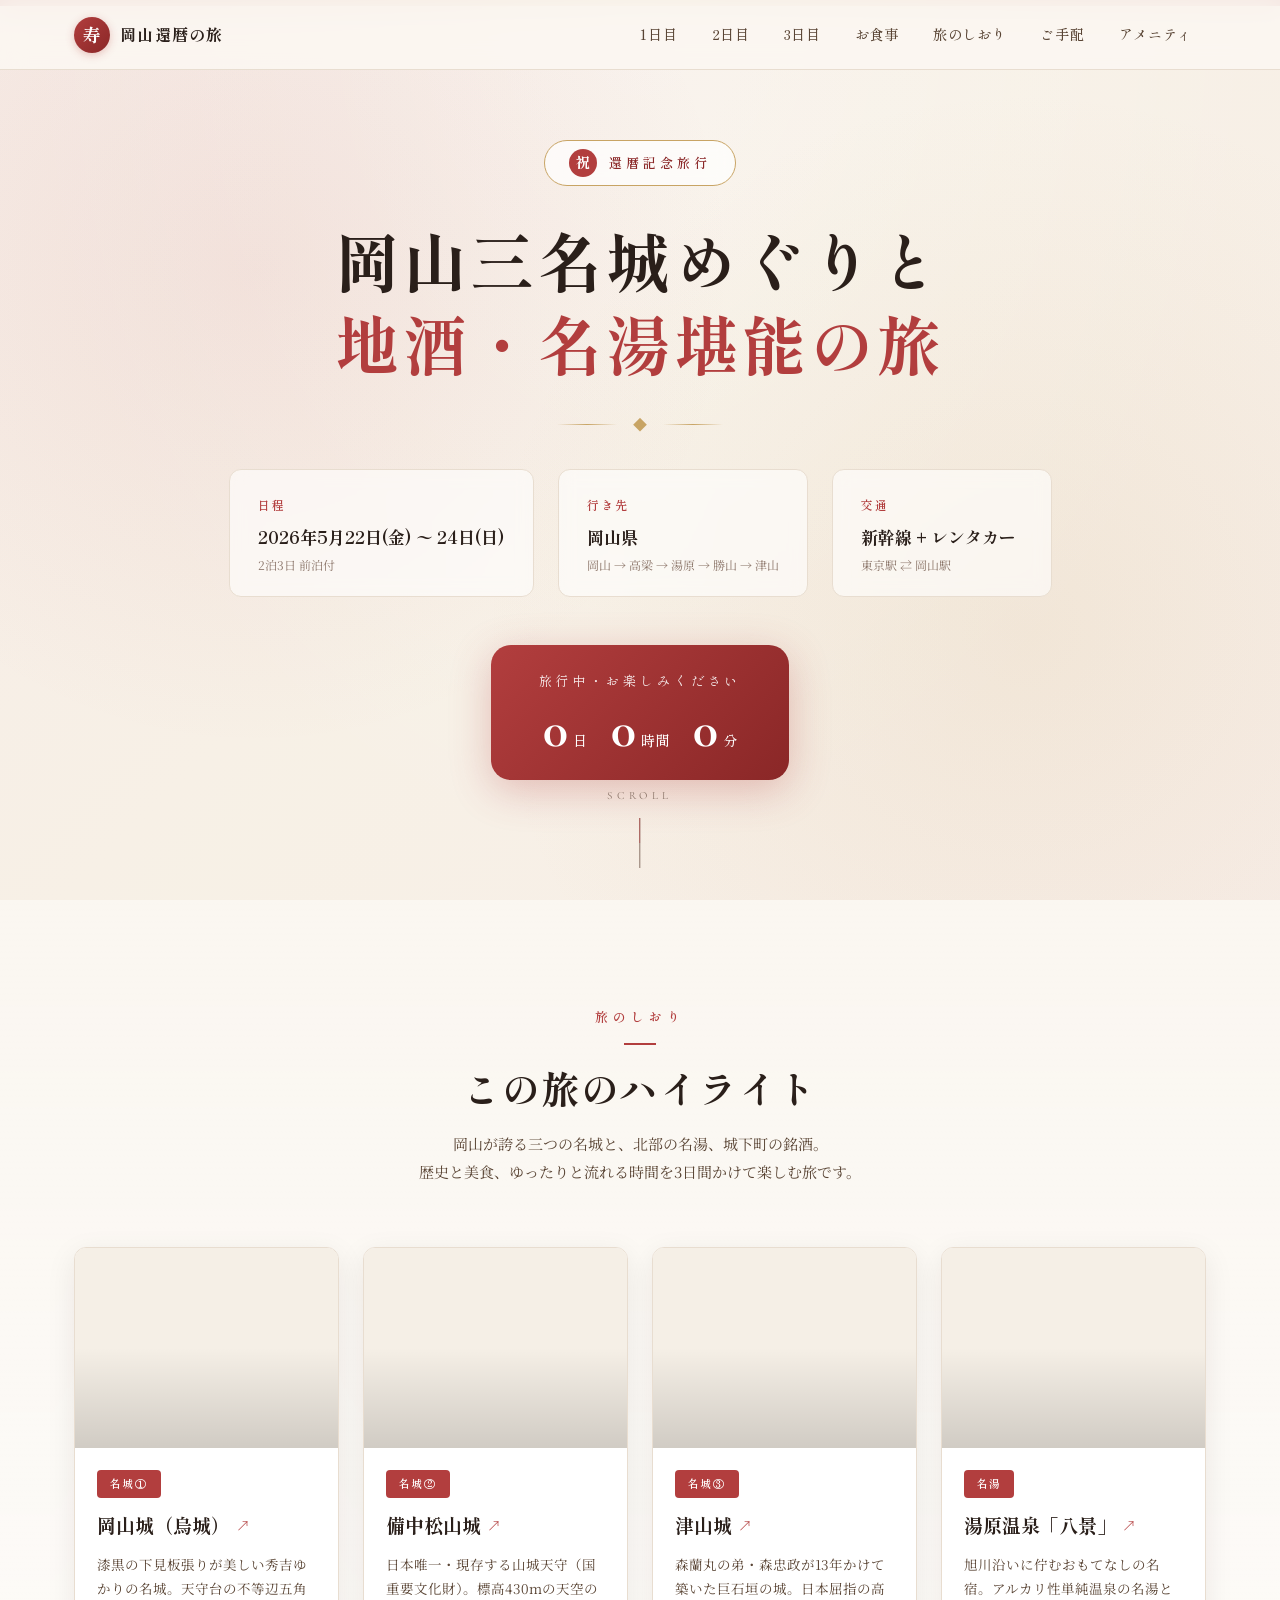
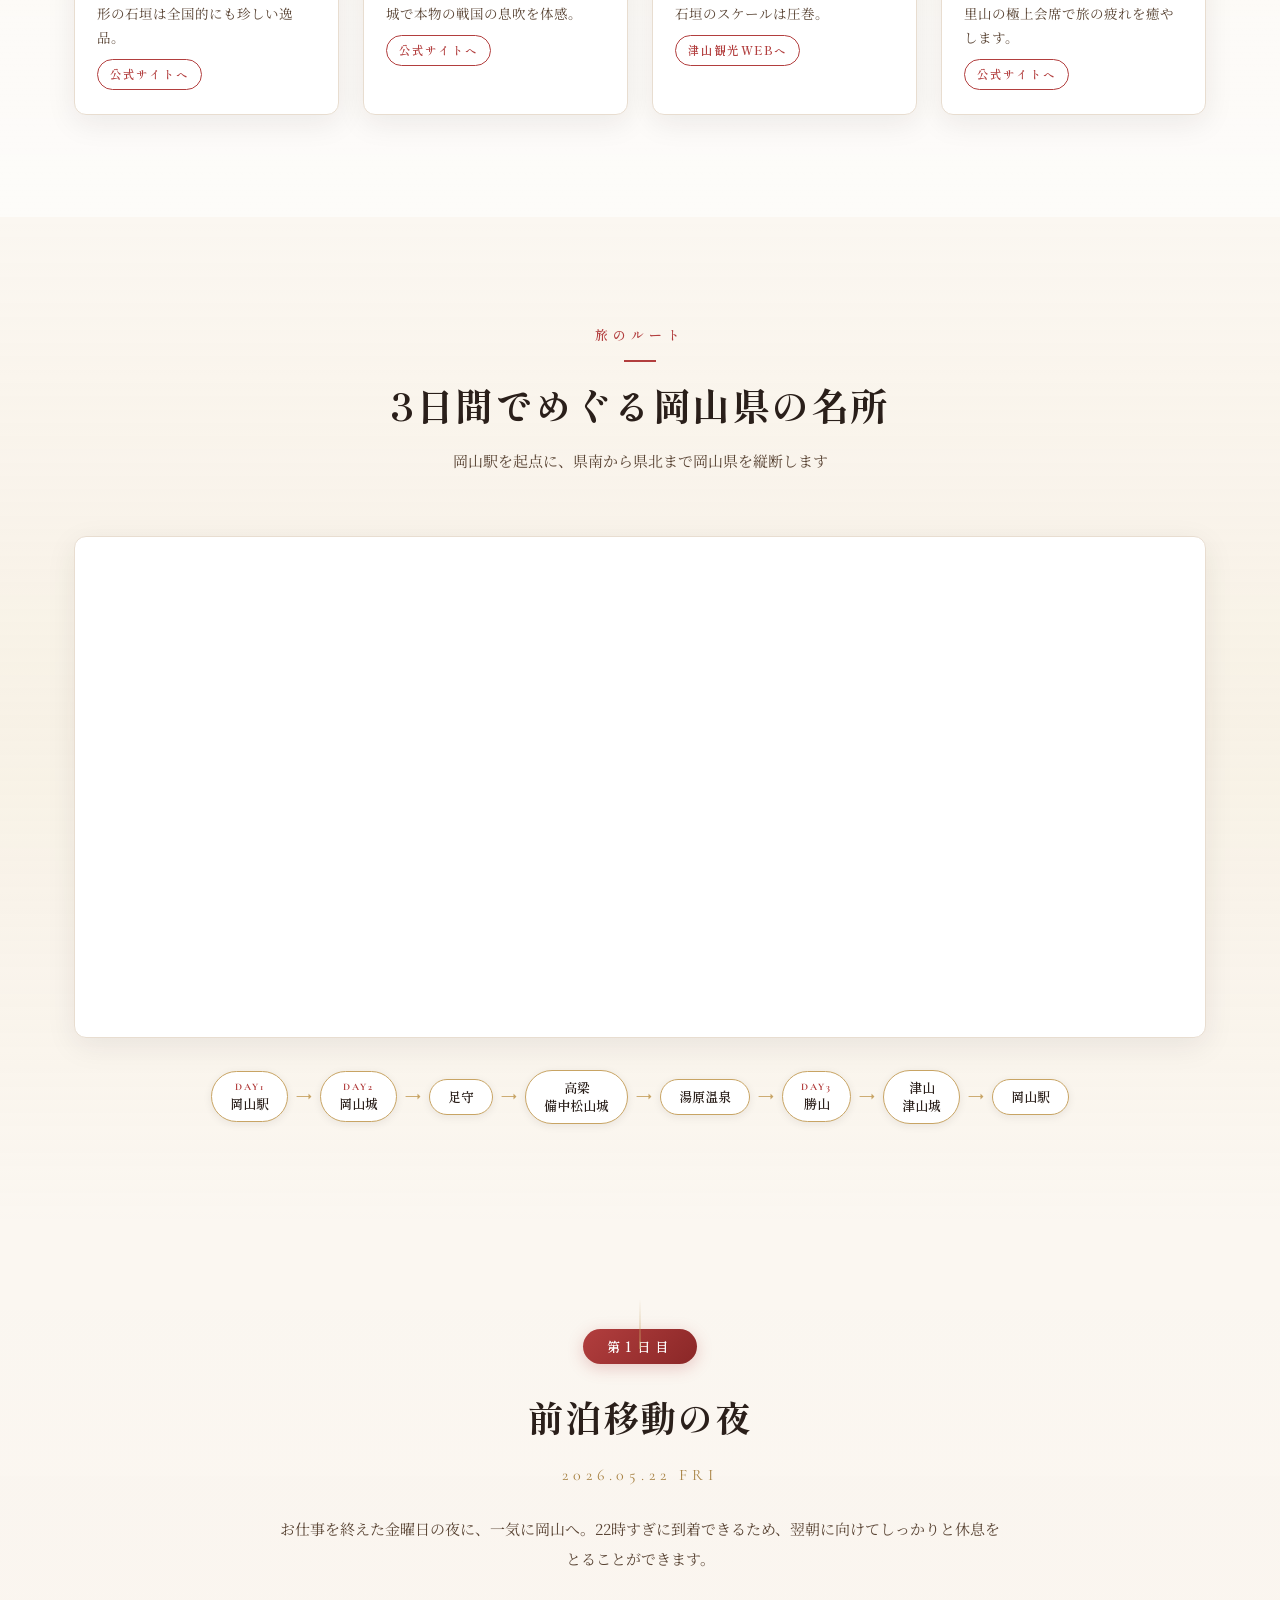
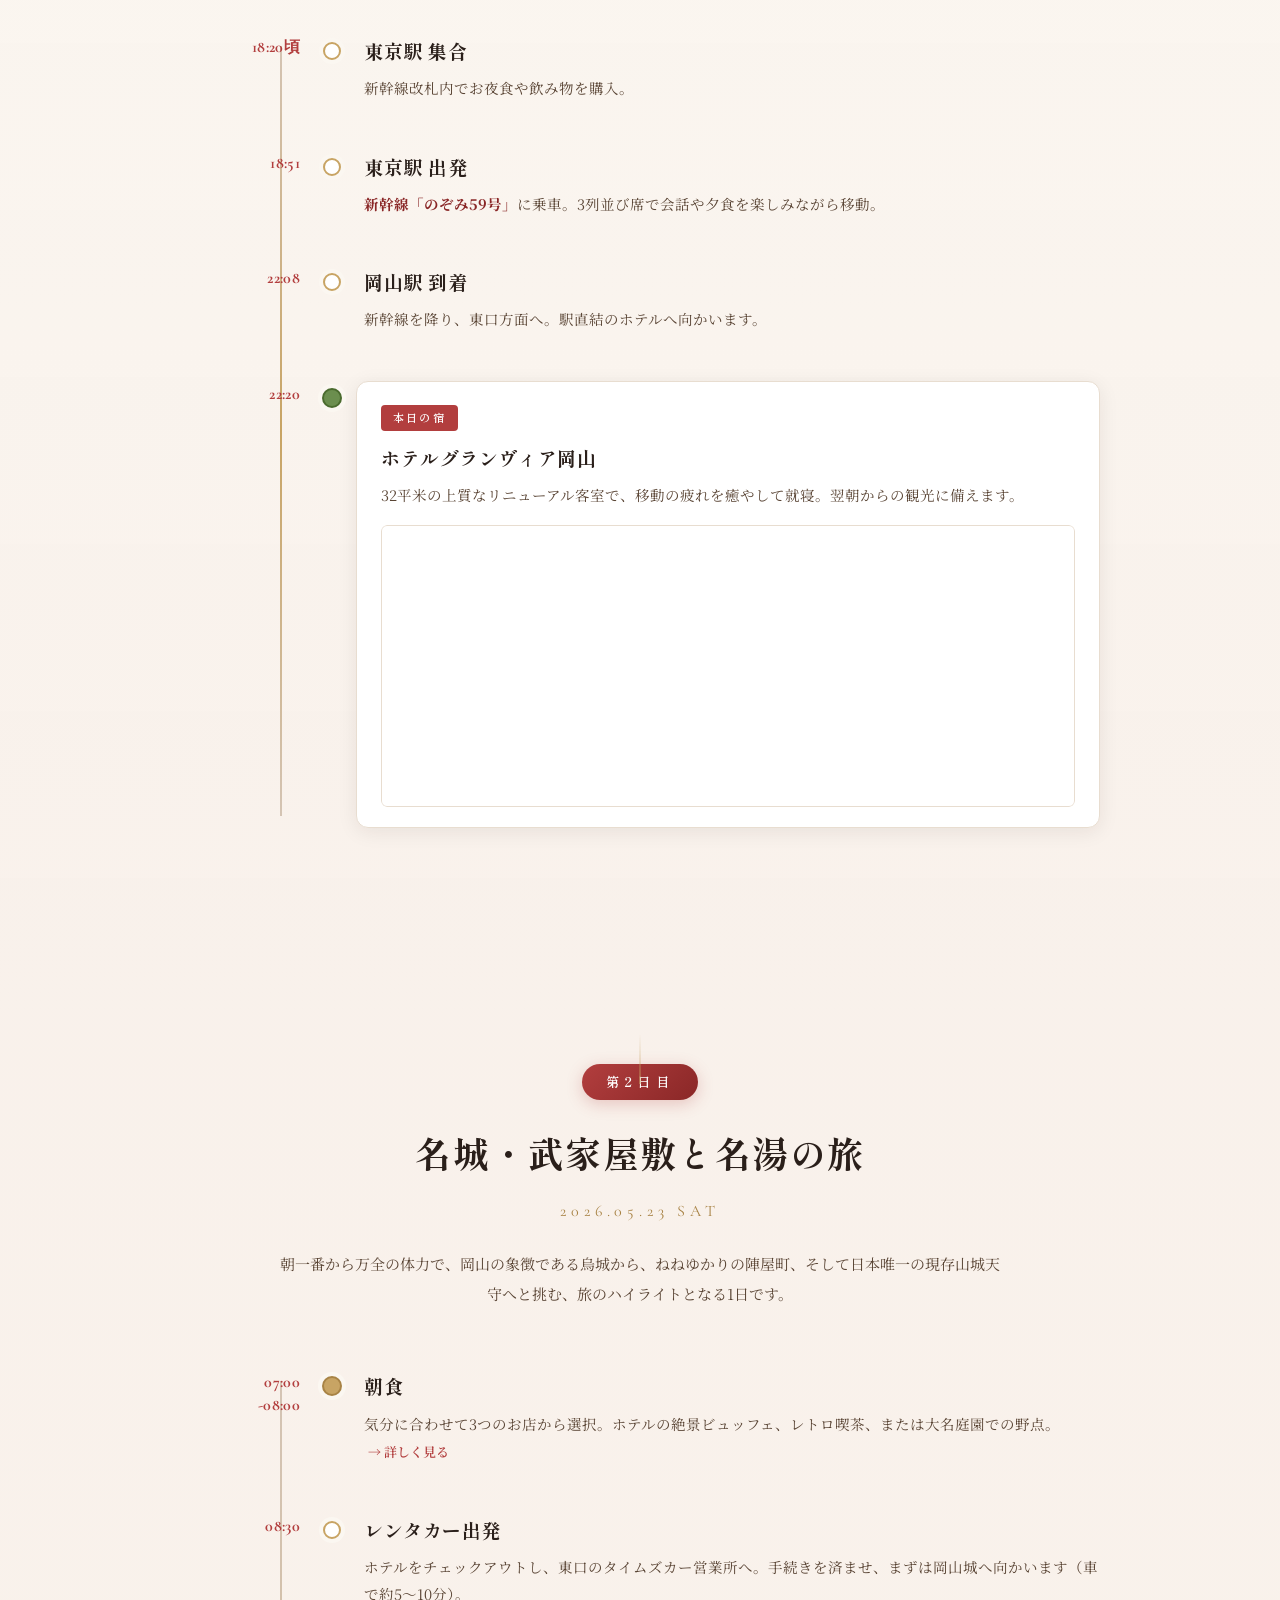
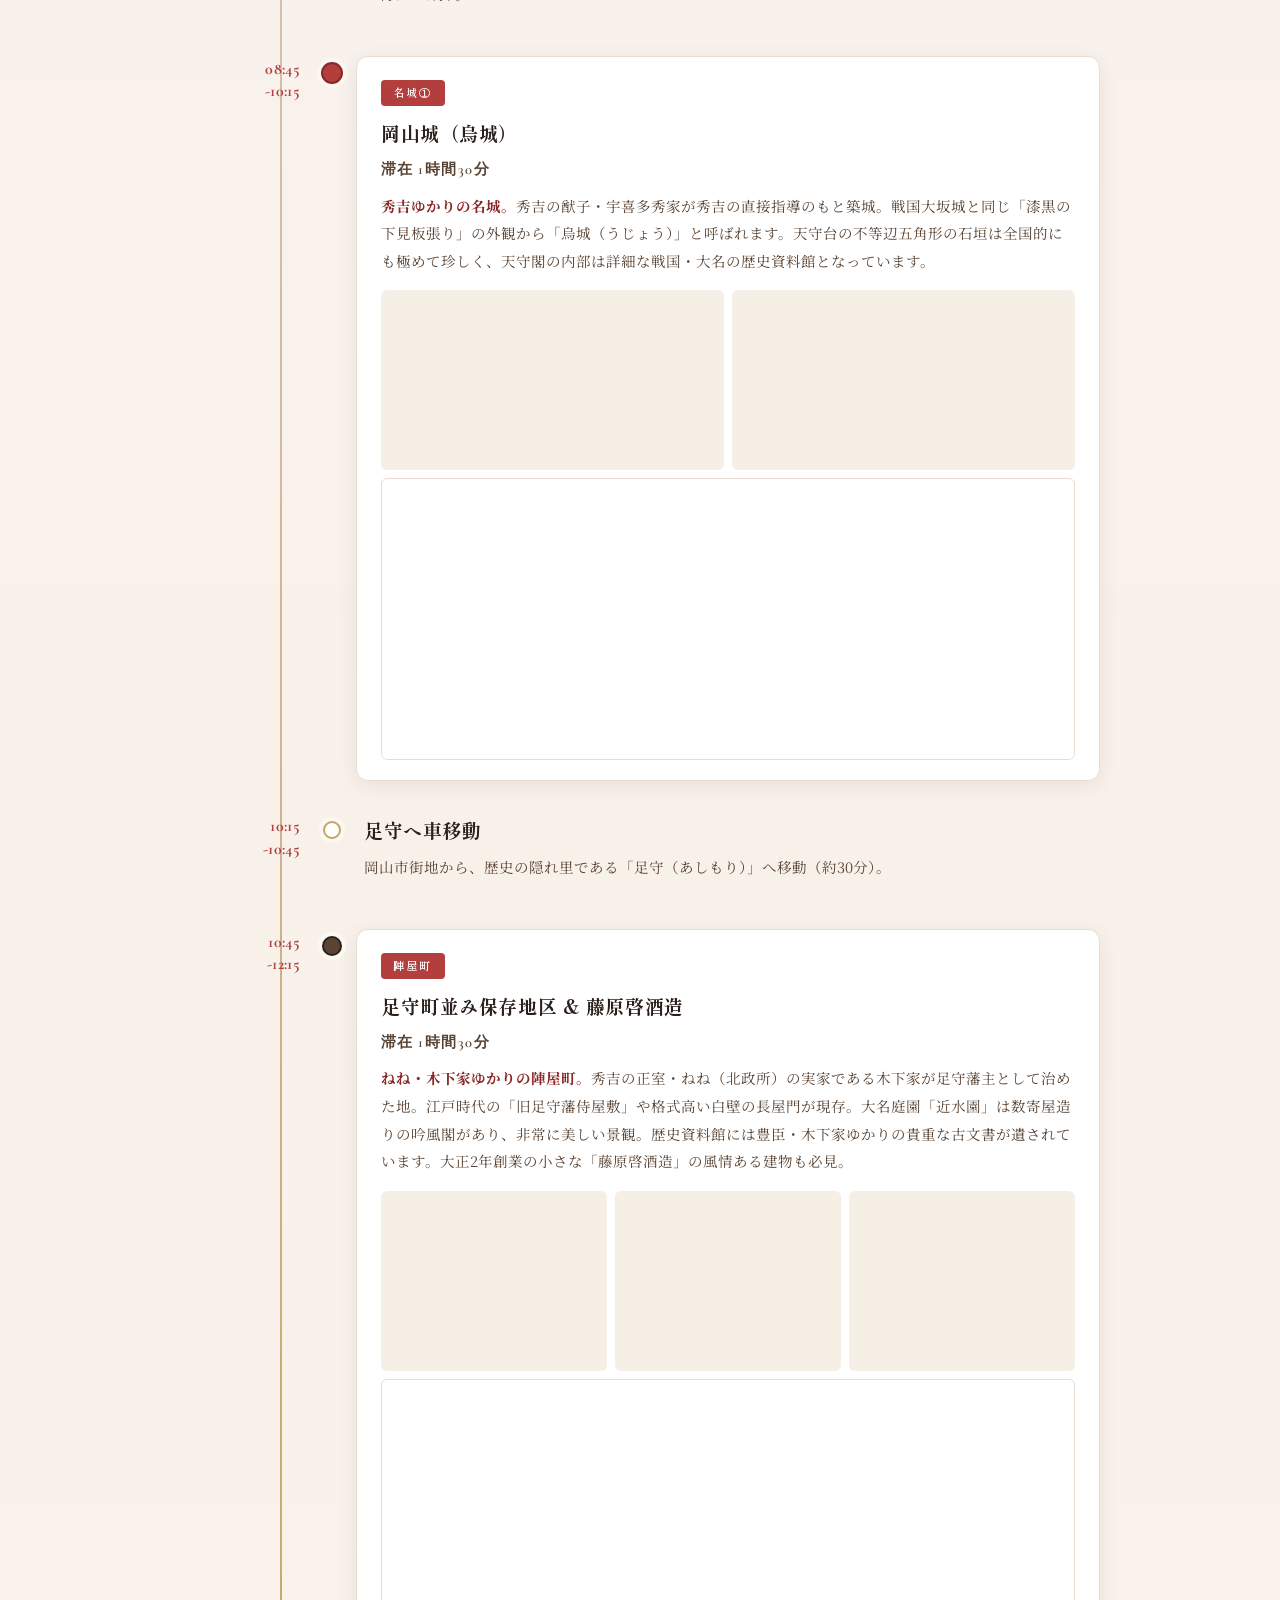
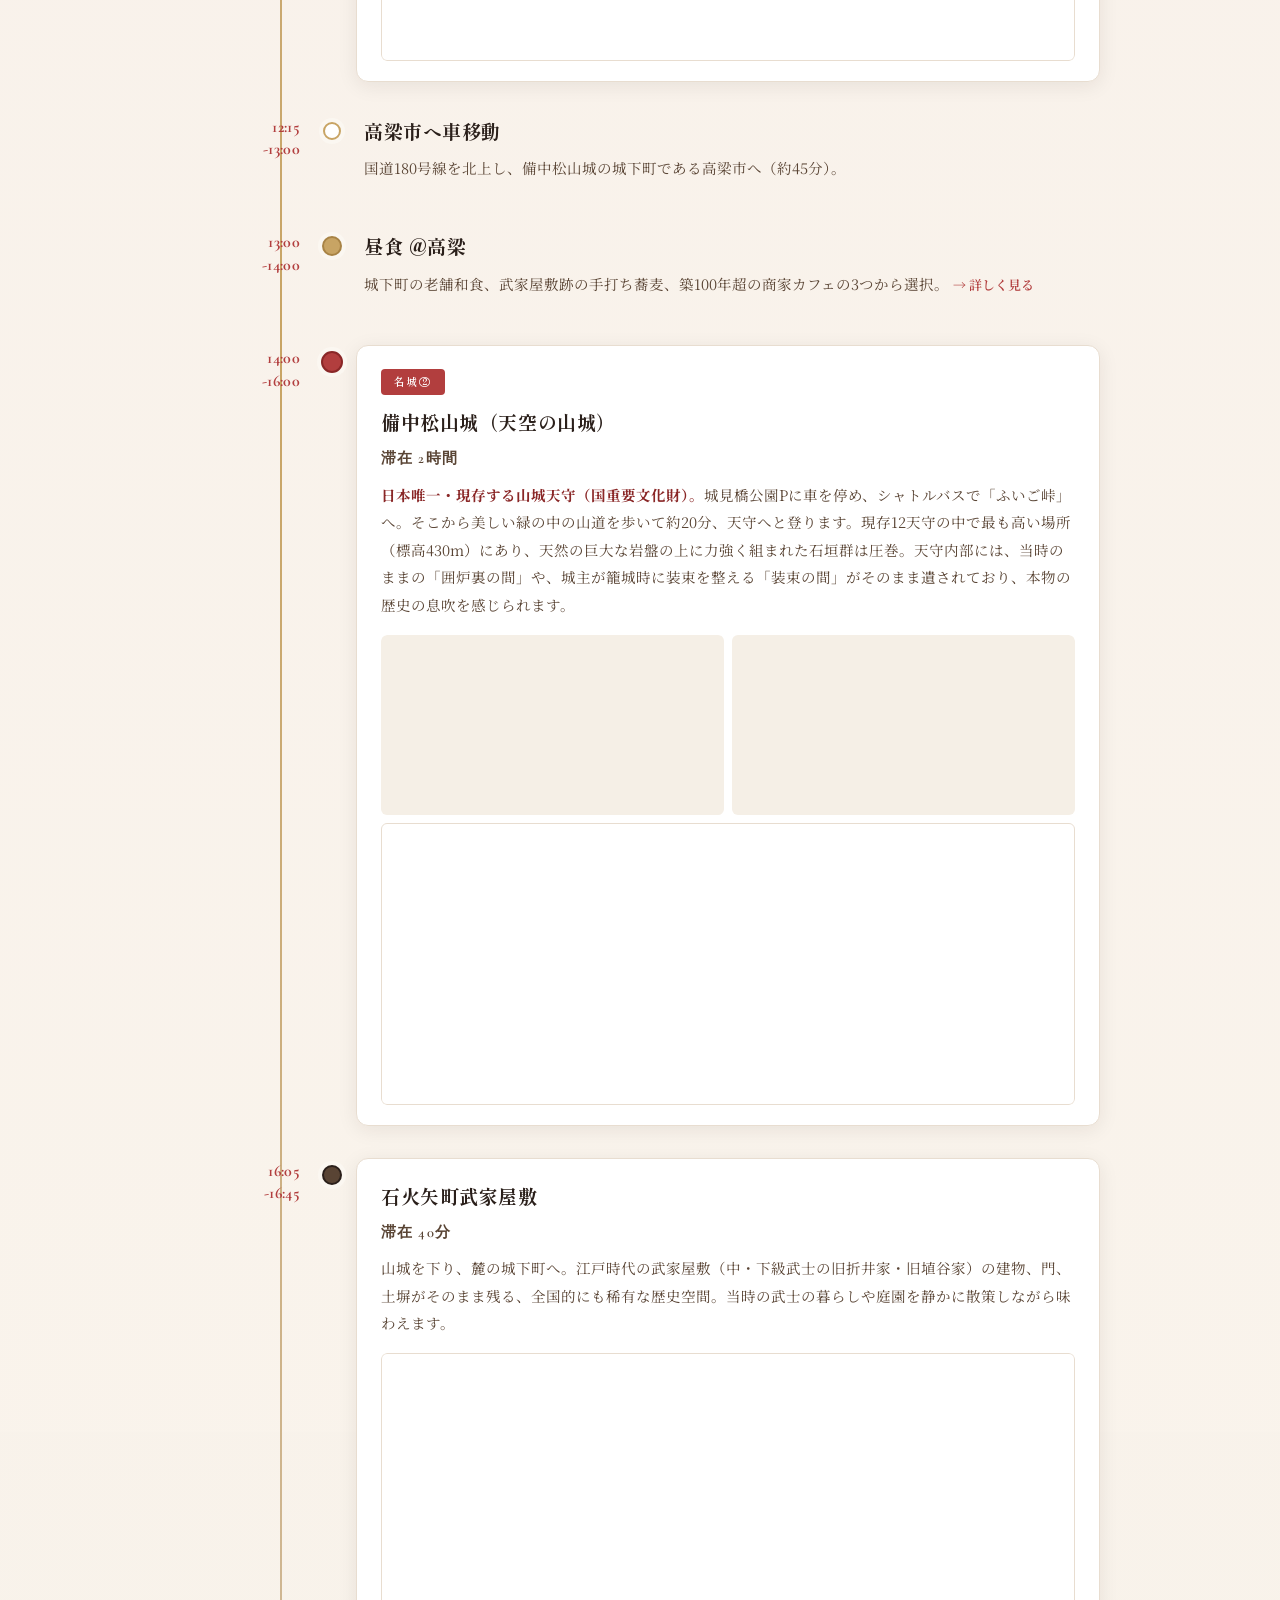
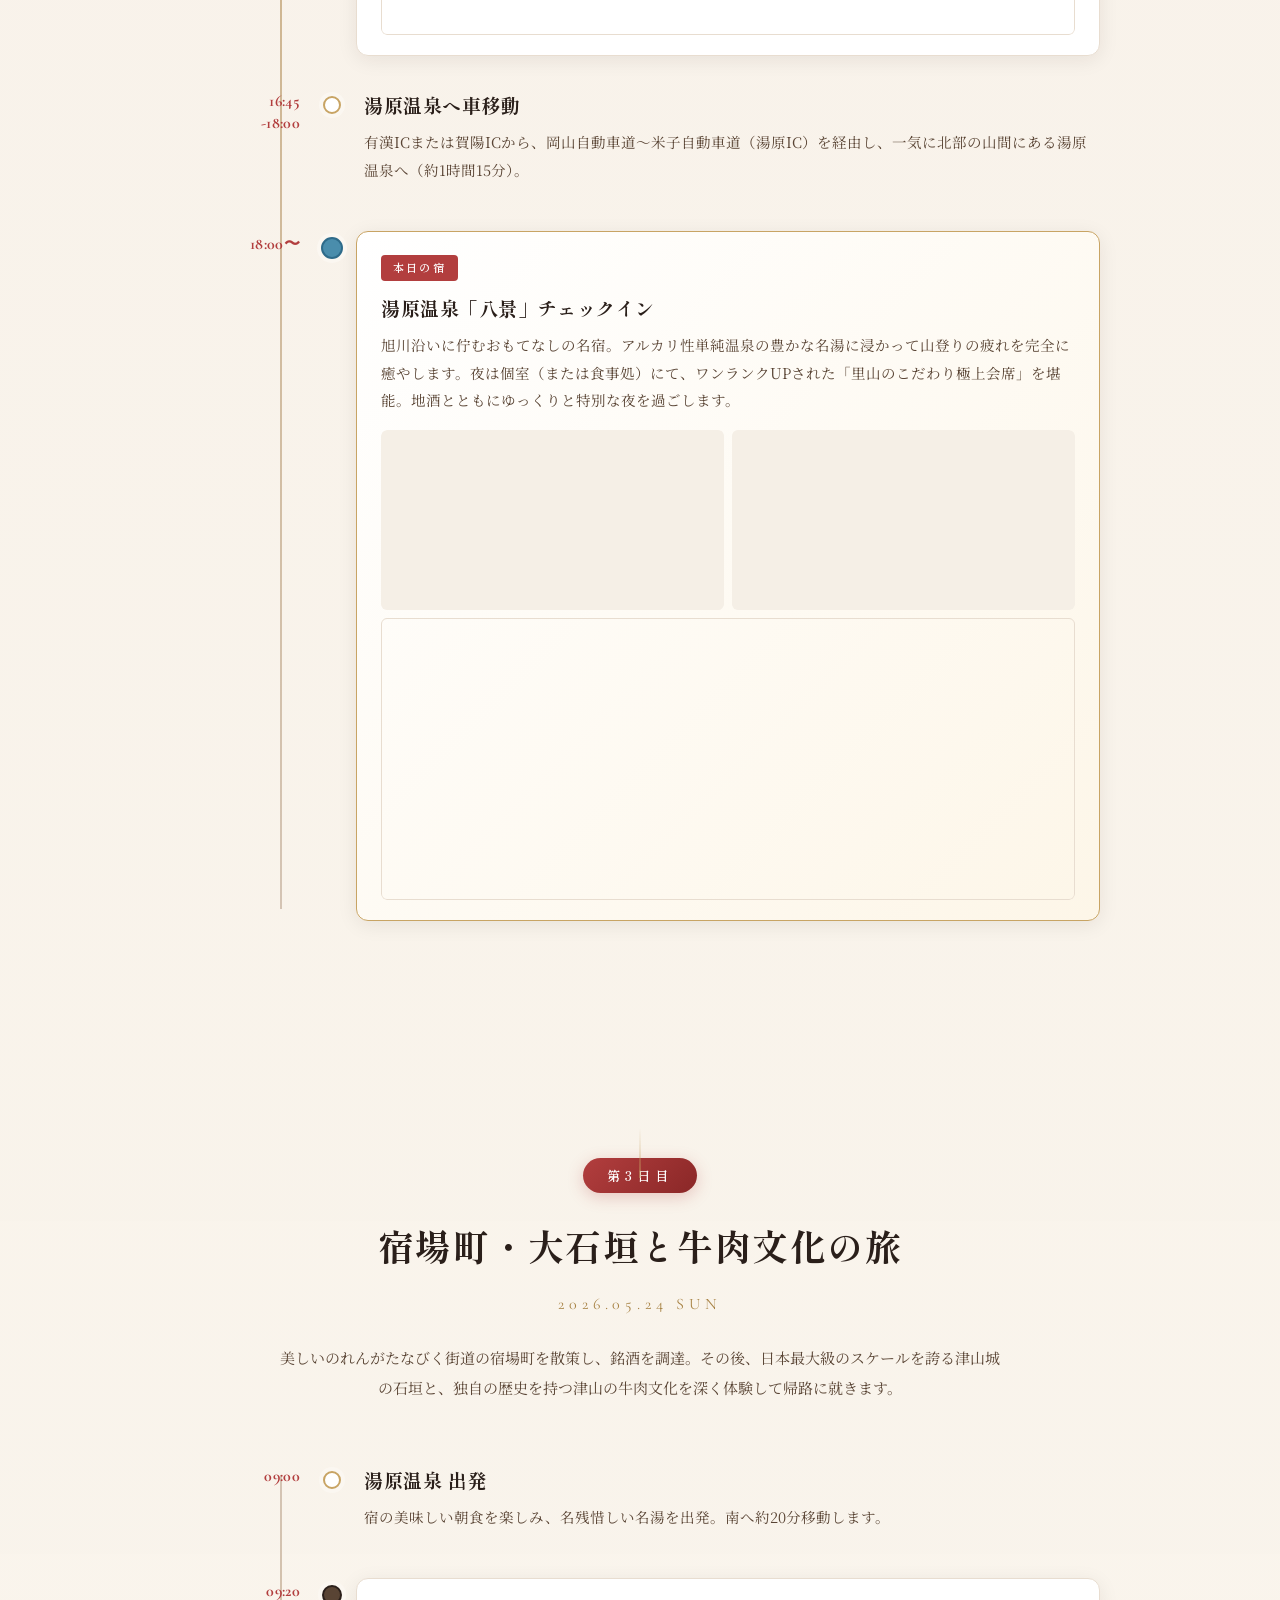
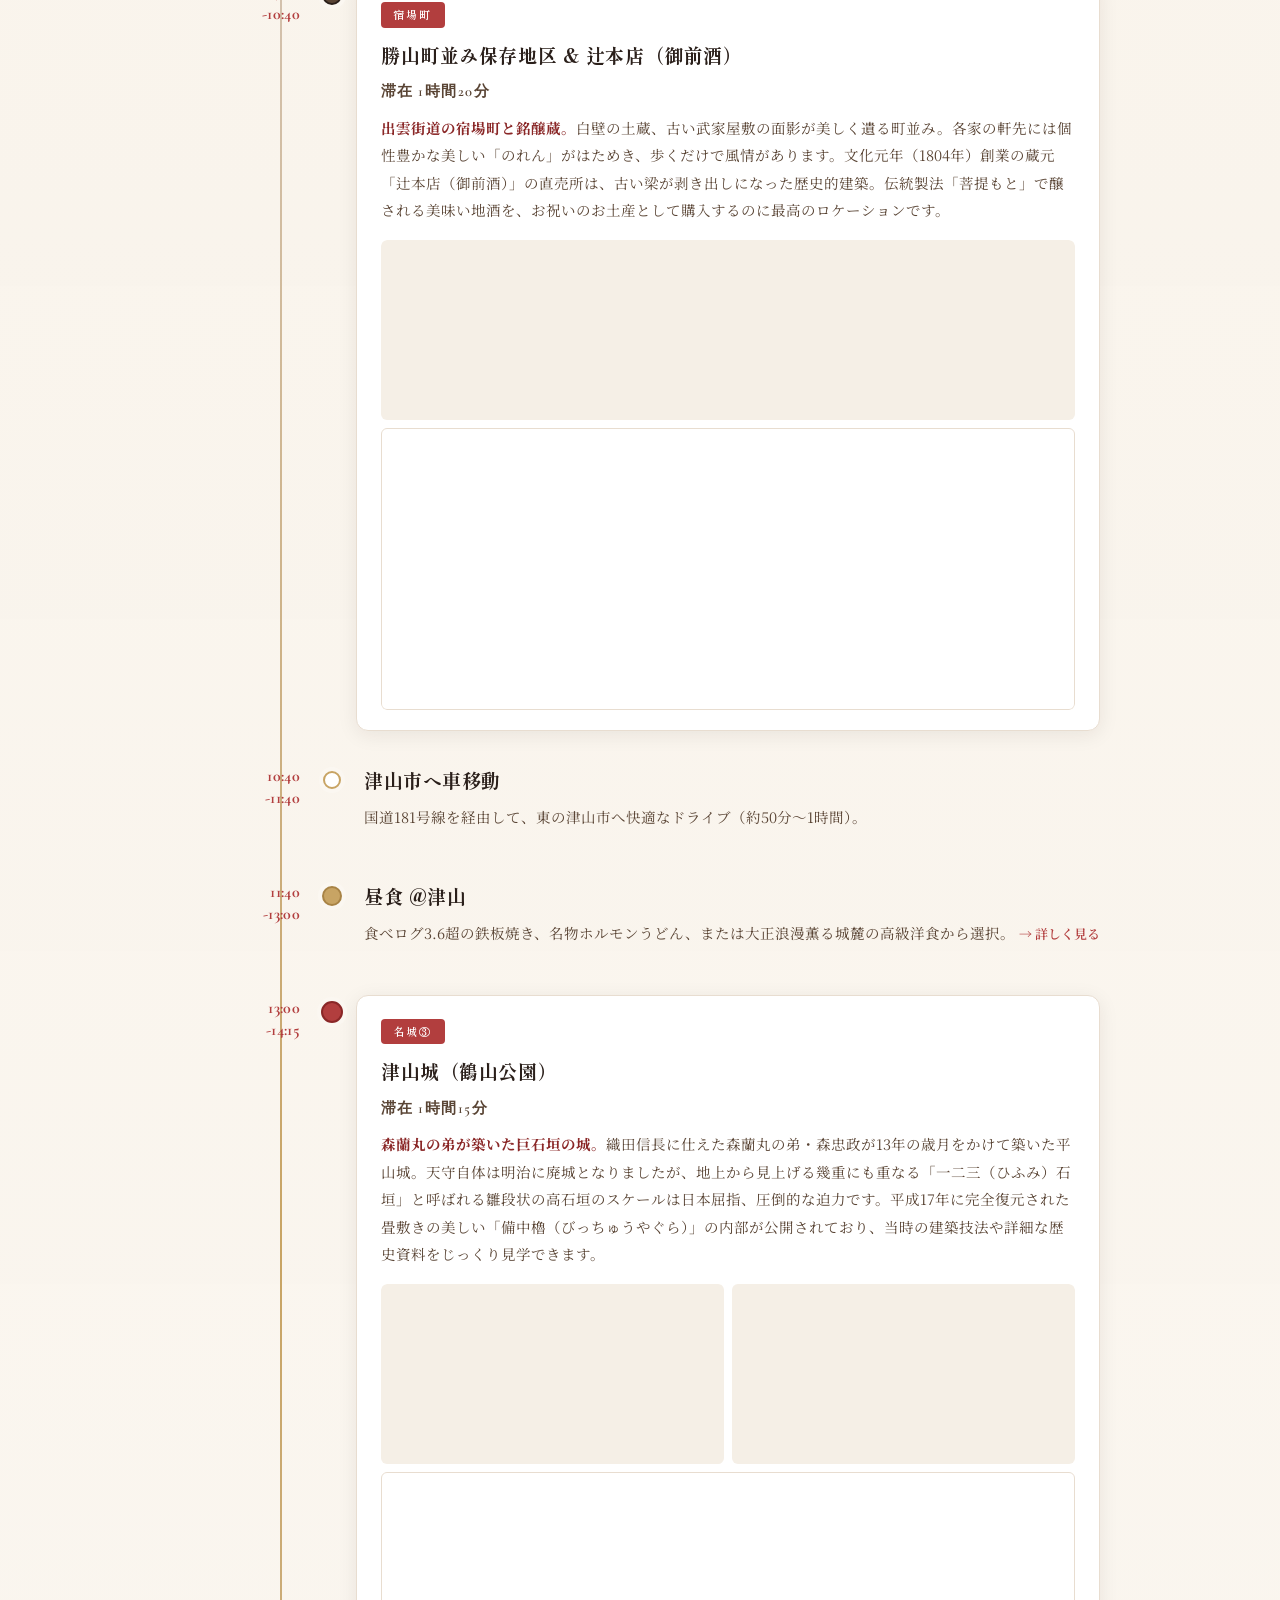
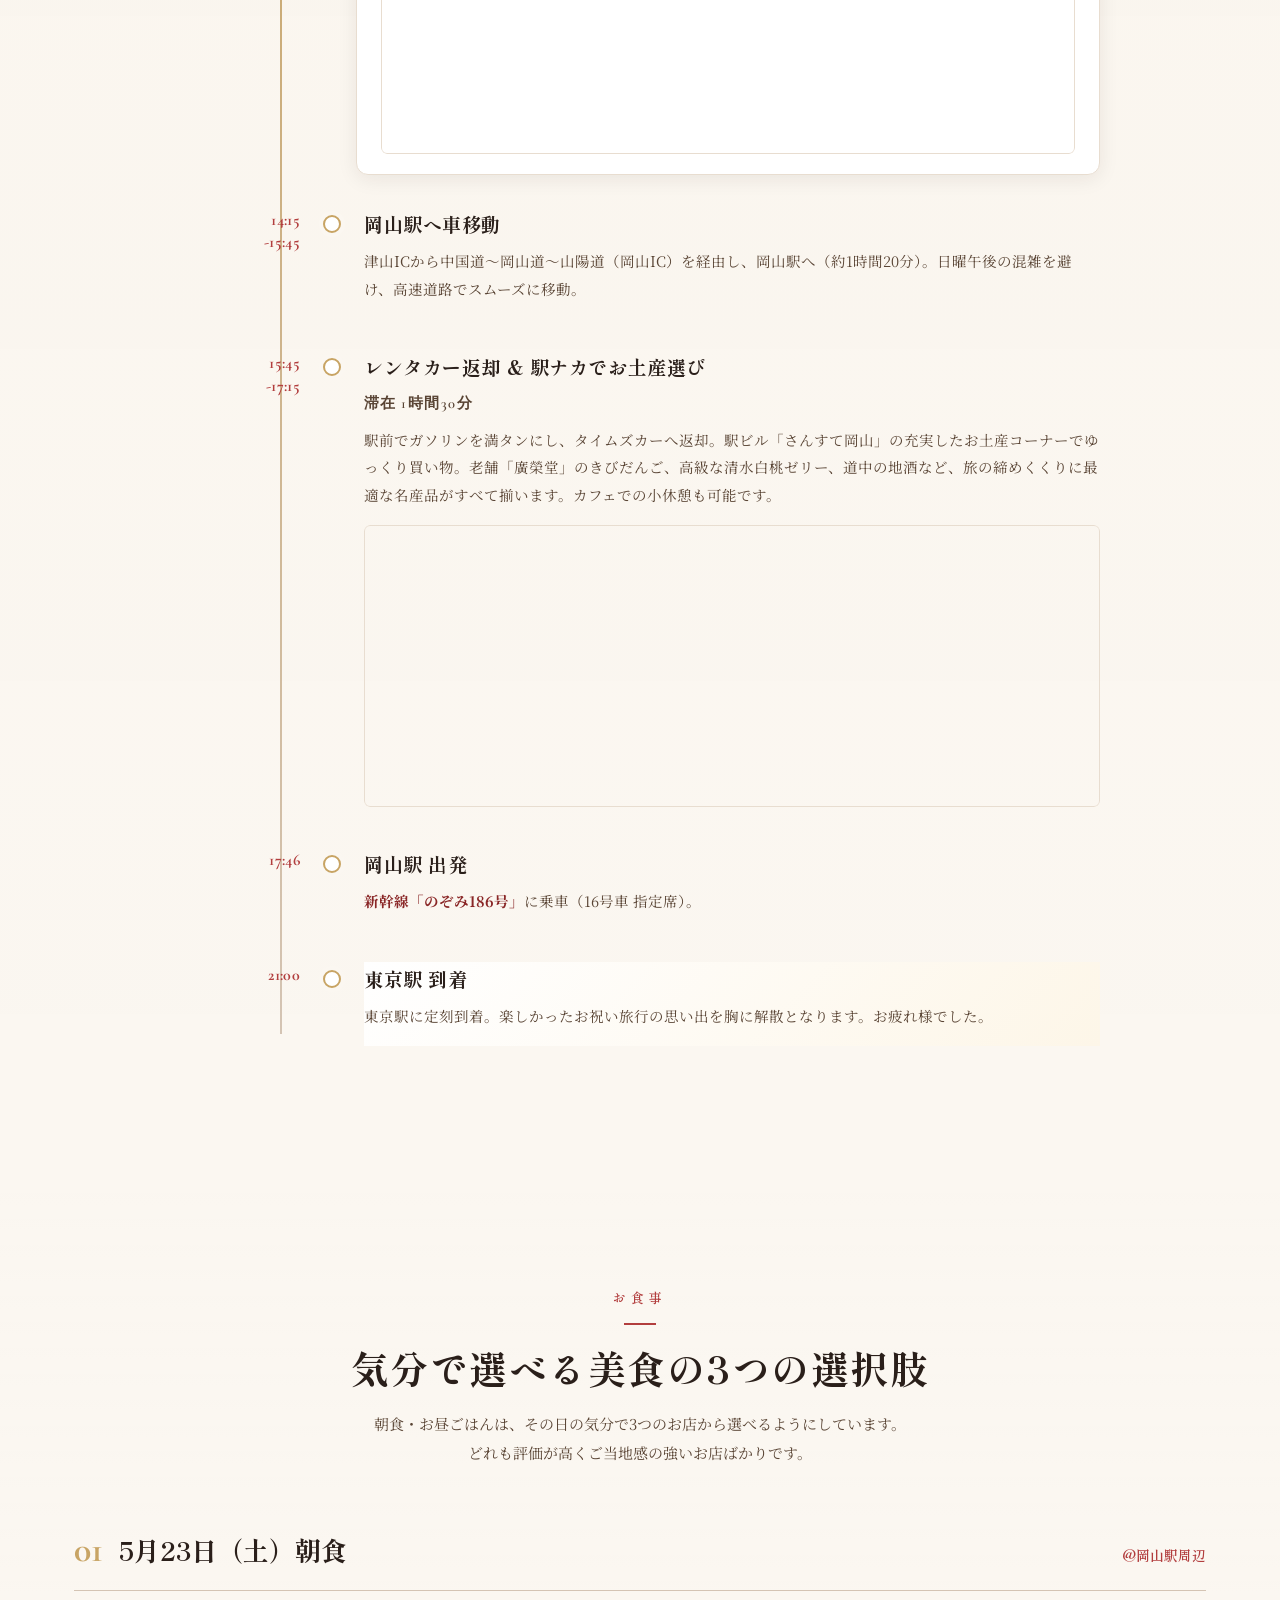
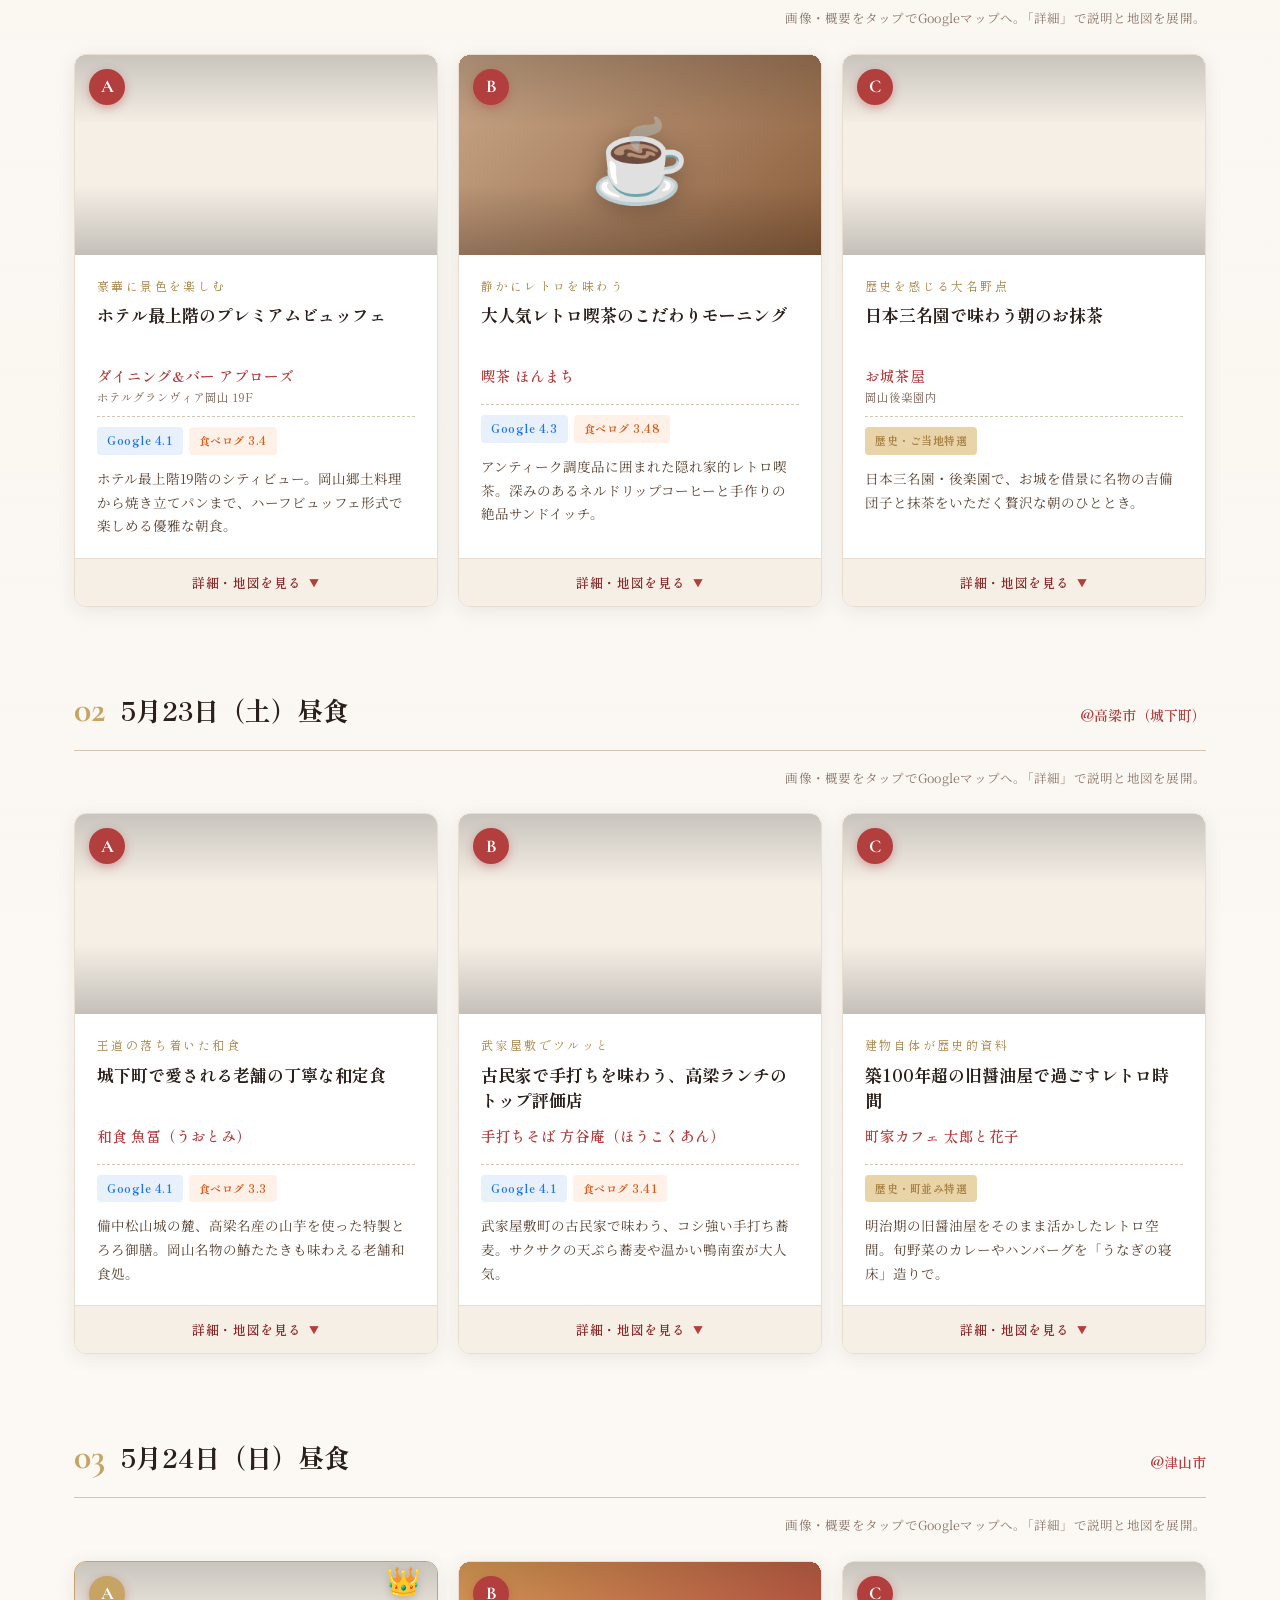
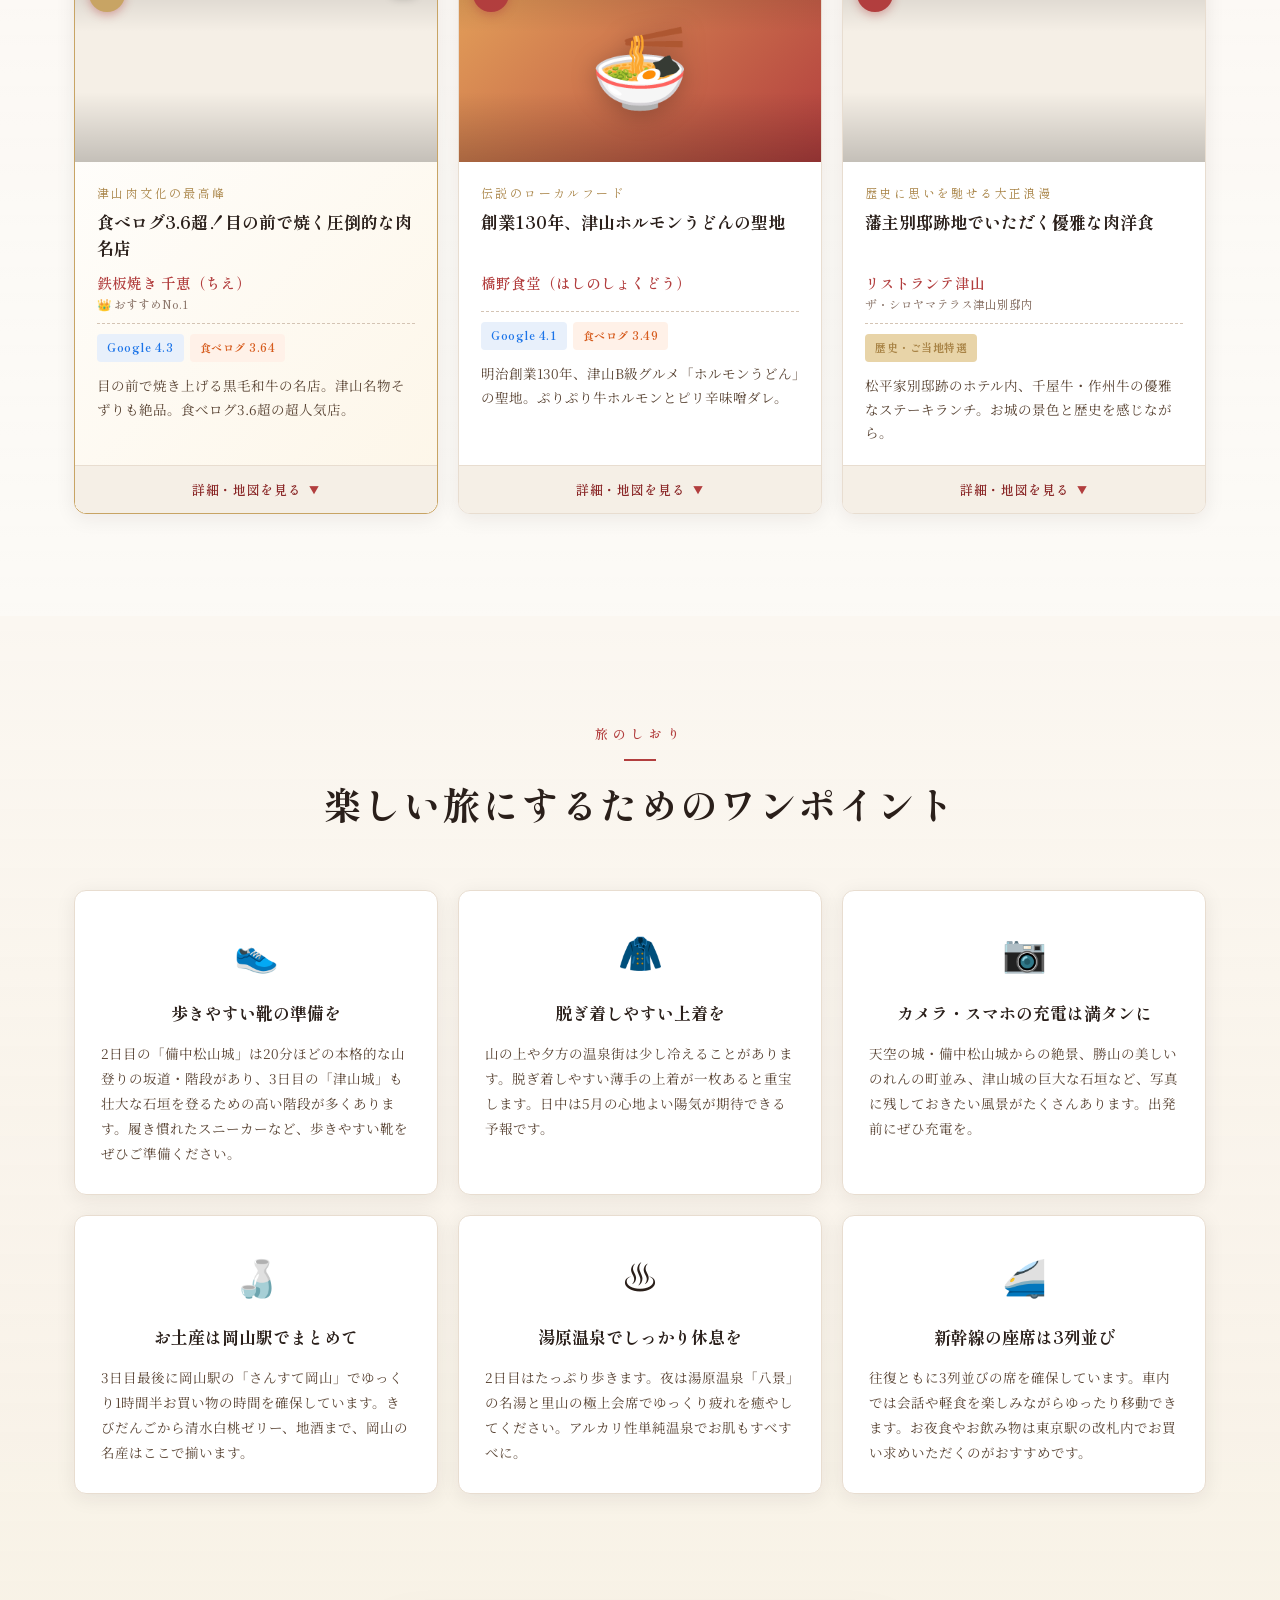
==== index.html @ 3ad70c62 "fix: アメニティ内容を公式情報＆予約詳細で精緻化 ホテルグランヴィア岡山（公式アメニティリストを反映）: - 客室備品: 液晶テレビ・電話・目覚まし時計・空気清浄機・アイロン追加 - アメニティ:" ====
<!DOCTYPE html>
<html lang="ja">
<head>
<meta charset="UTF-8">
<meta name="viewport" content="width=device-width, initial-scale=1.0">
<title>祝・還暦 岡山三名城めぐりの旅 | 2026年5月22日〜24日</title>
<meta name="description" content="2026年5月22日〜24日 岡山三名城（岡山城・備中松山城・津山城）と湯原温泉、地酒・名産を堪能する3日間の旅程">
<meta property="og:title" content="祝・還暦 岡山三名城めぐりの旅">
<meta property="og:description" content="岡山三名城と湯原温泉を巡る2泊3日の特別な旅">
<meta property="og:type" content="website">
<link rel="icon" type="image/svg+xml" href="favicon.svg">
<link rel="icon" type="image/png" sizes="32x32" href="favicon-32x32.png">
<link rel="icon" type="image/png" sizes="16x16" href="favicon-16x16.png">
<link rel="apple-touch-icon" sizes="180x180" href="apple-touch-icon.png">
<link rel="manifest" href="manifest.json">
<meta name="theme-color" content="#B23E3E">
<meta name="apple-mobile-web-app-capable" content="yes">
<meta name="apple-mobile-web-app-status-bar-style" content="default">
<meta name="apple-mobile-web-app-title" content="岡山還暦の旅">
<link rel="preconnect" href="https://fonts.googleapis.com">
<link rel="preconnect" href="https://fonts.gstatic.com" crossorigin>
<link href="https://fonts.googleapis.com/css2?family=Noto+Serif+JP:wght@400;500;600;700;900&family=Shippori+Mincho:wght@500;600;700;800&family=Klee+One:wght@400;600&family=Cormorant+Garamond:wght@400;500;600;700&display=swap" rel="stylesheet">
<link rel="stylesheet" href="styles.css">
</head>
<body>

<div class="seigaiha-bg" aria-hidden="true"></div>

<nav class="nav">
  <div class="nav-inner">
    <a href="#top" class="nav-logo">
      <span class="nav-logo-mark">寿</span>
      <span class="nav-logo-text">岡山還暦の旅</span>
    </a>
    <ul class="nav-list">
      <li><a href="#day1">1日目</a></li>
      <li><a href="#day2">2日目</a></li>
      <li><a href="#day3">3日目</a></li>
      <li><a href="#food">お食事</a></li>
      <li><a href="#tips">旅のしおり</a></li>
      <li><a href="#bookings">ご手配</a></li>
      <li><a href="#amenity">アメニティ</a></li>
    </ul>
    <button class="nav-toggle" aria-label="メニュー">
      <span></span><span></span><span></span>
    </button>
  </div>
</nav>

<header id="top" class="hero">
  <div class="hero-pattern"></div>
  <div class="hero-content">
    <div class="hero-tag">
      <span class="hero-tag-mark">祝</span>
      <span class="hero-tag-text">還暦記念旅行</span>
    </div>
    <h1 class="hero-title">
      <span class="hero-title-main">岡山三名城めぐりと</span>
      <span class="hero-title-sub">地酒・名湯堪能の旅</span>
    </h1>
    <div class="hero-divider">
      <span class="hero-divider-line"></span>
      <span class="hero-divider-mark">◆</span>
      <span class="hero-divider-line"></span>
    </div>
    <div class="hero-meta">
      <div class="hero-meta-item">
        <span class="hero-meta-label">日程</span>
        <span class="hero-meta-value">2026年5月22日(金) 〜 24日(日)</span>
        <span class="hero-meta-sub">2泊3日 前泊付</span>
      </div>
      <div class="hero-meta-item">
        <span class="hero-meta-label">行き先</span>
        <span class="hero-meta-value">岡山県</span>
        <span class="hero-meta-sub">岡山 → 高梁 → 湯原 → 勝山 → 津山</span>
      </div>
      <div class="hero-meta-item">
        <span class="hero-meta-label">交通</span>
        <span class="hero-meta-value">新幹線 + レンタカー</span>
        <span class="hero-meta-sub">東京駅 ⇄ 岡山駅</span>
      </div>
    </div>
    <div class="hero-countdown" id="countdown">
      <div class="countdown-label">ご出発まで</div>
      <div class="countdown-numbers">
        <div class="countdown-item"><span class="countdown-value" id="days">--</span><span class="countdown-unit">日</span></div>
        <div class="countdown-item"><span class="countdown-value" id="hours">--</span><span class="countdown-unit">時間</span></div>
        <div class="countdown-item"><span class="countdown-value" id="minutes">--</span><span class="countdown-unit">分</span></div>
      </div>
    </div>
  </div>
  <div class="hero-scroll" aria-hidden="true">
    <span>SCROLL</span>
    <div class="hero-scroll-line"></div>
  </div>
</header>

<!-- 旅のハイライト -->
<section class="section highlights-section">
  <div class="container">
    <div class="section-header">
      <span class="section-number">旅のしおり</span>
      <h2 class="section-title">この旅のハイライト</h2>
      <p class="section-subtitle">岡山が誇る三つの名城と、北部の名湯、城下町の銘酒。<br>歴史と美食、ゆったりと流れる時間を3日間かけて楽しむ旅です。</p>
    </div>
    <div class="highlights-grid">
      <a class="highlight-card" href="https://okayama-castle.jp/" target="_blank" rel="noopener noreferrer">
        <div class="highlight-image" style="background-image: url('https://commons.wikimedia.org/wiki/Special:FilePath/Okayama_castle.jpg');"></div>
        <div class="highlight-body">
          <div class="highlight-tag">名城①</div>
          <h3>岡山城（烏城）<span class="highlight-link-icon" aria-hidden="true">↗</span></h3>
          <p>漆黒の下見板張りが美しい秀吉ゆかりの名城。天守台の不等辺五角形の石垣は全国的にも珍しい逸品。</p>
          <span class="highlight-link-label">公式サイトへ</span>
        </div>
      </a>
      <a class="highlight-card" href="https://www.bitchumatsuyamacastle.jp/" target="_blank" rel="noopener noreferrer">
        <div class="highlight-image" style="background-image: url('https://commons.wikimedia.org/wiki/Special:FilePath/Bitchu_Matsuyama_Castle_1.JPG');"></div>
        <div class="highlight-body">
          <div class="highlight-tag">名城②</div>
          <h3>備中松山城<span class="highlight-link-icon" aria-hidden="true">↗</span></h3>
          <p>日本唯一・現存する山城天守（国重要文化財）。標高430mの天空の城で本物の戦国の息吹を体感。</p>
          <span class="highlight-link-label">公式サイトへ</span>
        </div>
      </a>
      <a class="highlight-card" href="https://www.tsuyamakan.jp/rcCEUdxa/9Rqhbi-p" target="_blank" rel="noopener noreferrer">
        <div class="highlight-image" style="background-image: url('https://commons.wikimedia.org/wiki/Special:FilePath/Tsuyama_Castle_Bitchuu-yagura.jpg');"></div>
        <div class="highlight-body">
          <div class="highlight-tag">名城③</div>
          <h3>津山城<span class="highlight-link-icon" aria-hidden="true">↗</span></h3>
          <p>森蘭丸の弟・森忠政が13年かけて築いた巨石垣の城。日本屈指の高石垣のスケールは圧巻。</p>
          <span class="highlight-link-label">津山観光WEBへ</span>
        </div>
      </a>
      <a class="highlight-card" href="https://hakkei-yubara.jp/" target="_blank" rel="noopener noreferrer">
        <div class="highlight-image" style="background-image: url('https://hakkei-yubara.jp/wp-content/themes/mymedia/images/english/thumb_movie_pv_long01.jpg');"></div>
        <div class="highlight-body">
          <div class="highlight-tag">名湯</div>
          <h3>湯原温泉「八景」<span class="highlight-link-icon" aria-hidden="true">↗</span></h3>
          <p>旭川沿いに佇むおもてなしの名宿。アルカリ性単純温泉の名湯と里山の極上会席で旅の疲れを癒やします。</p>
          <span class="highlight-link-label">公式サイトへ</span>
        </div>
      </a>
    </div>
  </div>
</section>

<!-- 旅程ルートマップ -->
<section class="section route-section">
  <div class="container">
    <div class="section-header">
      <span class="section-number">旅のルート</span>
      <h2 class="section-title">3日間でめぐる岡山県の名所</h2>
      <p class="section-subtitle">岡山駅を起点に、県南から県北まで岡山県を縦断します</p>
    </div>
    <div class="route-map">
      <iframe
        src="https://maps.google.com/maps?saddr=岡山駅&daddr=34.6652,133.9361(岡山城)+to:34.7385,133.8225(足守)+to:34.8091,133.6223(備中松山城)+to:35.2011,133.7320(湯原温泉八景)+to:35.0938,133.6868(勝山町並み)+to:35.0628,134.0050(津山城)+to:岡山駅&hl=ja&output=embed"
        width="100%"
        height="500"
        style="border:0;"
        allowfullscreen=""
        loading="lazy"
        referrerpolicy="no-referrer-when-downgrade"
        title="旅のルート全体地図"></iframe>
    </div>
    <div class="route-cities">
      <div class="route-city"><span class="route-city-day">DAY1</span>岡山駅</div>
      <div class="route-city-arrow">→</div>
      <div class="route-city"><span class="route-city-day">DAY2</span>岡山城</div>
      <div class="route-city-arrow">→</div>
      <div class="route-city">足守</div>
      <div class="route-city-arrow">→</div>
      <div class="route-city">高梁<br>備中松山城</div>
      <div class="route-city-arrow">→</div>
      <div class="route-city">湯原温泉</div>
      <div class="route-city-arrow">→</div>
      <div class="route-city"><span class="route-city-day">DAY3</span>勝山</div>
      <div class="route-city-arrow">→</div>
      <div class="route-city">津山<br>津山城</div>
      <div class="route-city-arrow">→</div>
      <div class="route-city">岡山駅</div>
    </div>
  </div>
</section>

<!-- Day 1 -->
<section id="day1" class="section day-section day-1">
  <div class="container">
    <div class="day-header">
      <div class="day-header-tag">第1日目</div>
      <h2 class="day-header-title">前泊移動の夜</h2>
      <p class="day-header-date">2026.05.22 FRI</p>
      <p class="day-intro">
        お仕事を終えた金曜日の夜に、一気に岡山へ。22時すぎに到着できるため、翌朝に向けてしっかりと休息をとることができます。
      </p>
    </div>

    <div class="timeline">
      <div class="timeline-item">
        <div class="timeline-time">18:20頃</div>
        <div class="timeline-marker"></div>
        <div class="timeline-content">
          <h3 class="timeline-title">東京駅 集合</h3>
          <p>新幹線改札内でお夜食や飲み物を購入。</p>
        </div>
      </div>
      <div class="timeline-item">
        <div class="timeline-time">18:51</div>
        <div class="timeline-marker"></div>
        <div class="timeline-content">
          <h3 class="timeline-title">東京駅 出発</h3>
          <p><strong>新幹線「のぞみ59号」</strong>に乗車。3列並び席で会話や夕食を楽しみながら移動。</p>
        </div>
      </div>
      <div class="timeline-item">
        <div class="timeline-time">22:08</div>
        <div class="timeline-marker"></div>
        <div class="timeline-content">
          <h3 class="timeline-title">岡山駅 到着</h3>
          <p>新幹線を降り、東口方面へ。駅直結のホテルへ向かいます。</p>
        </div>
      </div>
      <div class="timeline-item timeline-highlight">
        <div class="timeline-time">22:20</div>
        <div class="timeline-marker timeline-marker-hotel"></div>
        <div class="timeline-content">
          <span class="timeline-badge">本日の宿</span>
          <h3 class="timeline-title">ホテルグランヴィア岡山</h3>
          <p>32平米の上質なリニューアル客室で、移動の疲れを癒やして就寝。翌朝からの観光に備えます。</p>
          <div class="location-card">
            <div class="location-map">
              <iframe
                src="https://maps.google.com/maps?q=ホテルグランヴィア岡山&z=17&hl=ja&output=embed"
                width="100%"
                height="280"
                style="border:0;"
                allowfullscreen=""
                loading="lazy"
                referrerpolicy="no-referrer-when-downgrade"></iframe>
            </div>
          </div>
        </div>
      </div>
    </div>
  </div>
</section>

<!-- Day 2 -->
<section id="day2" class="section day-section day-2">
  <div class="container">
    <div class="day-header">
      <div class="day-header-tag">第2日目</div>
      <h2 class="day-header-title">名城・武家屋敷と名湯の旅</h2>
      <p class="day-header-date">2026.05.23 SAT</p>
      <p class="day-intro">
        朝一番から万全の体力で、岡山の象徴である烏城から、ねねゆかりの陣屋町、そして日本唯一の現存山城天守へと挑む、旅のハイライトとなる1日です。
      </p>
    </div>

    <div class="timeline">
      <div class="timeline-item">
        <div class="timeline-time">07:00<br>-08:00</div>
        <div class="timeline-marker timeline-marker-food"></div>
        <div class="timeline-content">
          <h3 class="timeline-title">朝食</h3>
          <p>気分に合わせて3つのお店から選択。ホテルの絶景ビュッフェ、レトロ喫茶、または大名庭園での野点。<a href="#food-breakfast" class="inline-link">→ 詳しく見る</a></p>
        </div>
      </div>

      <div class="timeline-item">
        <div class="timeline-time">08:30</div>
        <div class="timeline-marker"></div>
        <div class="timeline-content">
          <h3 class="timeline-title">レンタカー出発</h3>
          <p>ホテルをチェックアウトし、東口のタイムズカー営業所へ。手続きを済ませ、まずは岡山城へ向かいます（車で約5〜10分）。</p>
        </div>
      </div>

      <!-- 岡山城 -->
      <div class="timeline-item timeline-highlight">
        <div class="timeline-time">08:45<br>-10:15</div>
        <div class="timeline-marker timeline-marker-castle"></div>
        <div class="timeline-content">
          <span class="timeline-badge">名城①</span>
          <h3 class="timeline-title">岡山城（烏城）</h3>
          <p class="timeline-stay">滞在 1時間30分</p>
          <p><strong>秀吉ゆかりの名城。</strong>秀吉の猷子・宇喜多秀家が秀吉の直接指導のもと築城。戦国大坂城と同じ「漆黒の下見板張り」の外観から「烏城（うじょう）」と呼ばれます。天守台の不等辺五角形の石垣は全国的にも極めて珍しく、天守閣の内部は詳細な戦国・大名の歴史資料館となっています。</p>
          <div class="location-card">
            <div class="location-images">
              <div class="location-image" style="background-image: url('https://commons.wikimedia.org/wiki/Special:FilePath/Okayama_castle.jpg');"></div>
              <div class="location-image" style="background-image: url('https://commons.wikimedia.org/wiki/Special:FilePath/Okayama_castle17n3200.jpg');"></div>
            </div>
            <div class="location-map">
              <iframe
                src="https://maps.google.com/maps?q=34.6652,133.9361(岡山城)&z=17&hl=ja&output=embed"
                width="100%"
                height="280"
                style="border:0;"
                allowfullscreen=""
                loading="lazy"
                referrerpolicy="no-referrer-when-downgrade"></iframe>
            </div>
          </div>
        </div>
      </div>

      <div class="timeline-item">
        <div class="timeline-time">10:15<br>-10:45</div>
        <div class="timeline-marker"></div>
        <div class="timeline-content">
          <h3 class="timeline-title">足守へ車移動</h3>
          <p>岡山市街地から、歴史の隠れ里である「足守（あしもり）」へ移動（約30分）。</p>
        </div>
      </div>

      <!-- 足守 -->
      <div class="timeline-item timeline-highlight">
        <div class="timeline-time">10:45<br>-12:15</div>
        <div class="timeline-marker timeline-marker-history"></div>
        <div class="timeline-content">
          <span class="timeline-badge">陣屋町</span>
          <h3 class="timeline-title">足守町並み保存地区 & 藤原啓酒造</h3>
          <p class="timeline-stay">滞在 1時間30分</p>
          <p><strong>ねね・木下家ゆかりの陣屋町。</strong>秀吉の正室・ねね（北政所）の実家である木下家が足守藩主として治めた地。江戸時代の「旧足守藩侍屋敷」や格式高い白壁の長屋門が現存。大名庭園「近水園」は数寄屋造りの吟風閣があり、非常に美しい景観。歴史資料館には豊臣・木下家ゆかりの貴重な古文書が遺されています。大正2年創業の小さな「藤原啓酒造」の風情ある建物も必見。</p>
          <div class="location-card">
            <div class="location-images">
              <div class="location-image" style="background-image: url('https://commons.wikimedia.org/wiki/Special:FilePath/Omizuen.jpg');" title="大名庭園「近水園」"></div>
              <div class="location-image" style="background-image: url('https://commons.wikimedia.org/wiki/Special:FilePath/211231_Former_Samurai_Residence_of_the_Ashimori_Domain_Okayama_Okayama_pref_Japan02s3.jpg');" title="旧足守藩侍屋敷"></div>
              <div class="location-image" style="background-image: url('https://commons.wikimedia.org/wiki/Special:FilePath/211231_Ashimori_Jinya_Okayama_Okayama_pref_Japan03s3.jpg');" title="足守陣屋跡"></div>
            </div>
            <div class="location-map">
              <iframe
                src="https://maps.google.com/maps?q=34.7395,133.8233(足守町並み保存地区)&z=16&hl=ja&output=embed"
                width="100%"
                height="280"
                style="border:0;"
                allowfullscreen=""
                loading="lazy"
                referrerpolicy="no-referrer-when-downgrade"></iframe>
            </div>
          </div>
        </div>
      </div>

      <div class="timeline-item">
        <div class="timeline-time">12:15<br>-13:00</div>
        <div class="timeline-marker"></div>
        <div class="timeline-content">
          <h3 class="timeline-title">高梁市へ車移動</h3>
          <p>国道180号線を北上し、備中松山城の城下町である高梁市へ（約45分）。</p>
        </div>
      </div>

      <div class="timeline-item">
        <div class="timeline-time">13:00<br>-14:00</div>
        <div class="timeline-marker timeline-marker-food"></div>
        <div class="timeline-content">
          <h3 class="timeline-title">昼食 @高梁</h3>
          <p>城下町の老舗和食、武家屋敷跡の手打ち蕎麦、築100年超の商家カフェの3つから選択。<a href="#food-lunch1" class="inline-link">→ 詳しく見る</a></p>
        </div>
      </div>

      <!-- 備中松山城 -->
      <div class="timeline-item timeline-highlight">
        <div class="timeline-time">14:00<br>-16:00</div>
        <div class="timeline-marker timeline-marker-castle"></div>
        <div class="timeline-content">
          <span class="timeline-badge">名城②</span>
          <h3 class="timeline-title">備中松山城（天空の山城）</h3>
          <p class="timeline-stay">滞在 2時間</p>
          <p><strong>日本唯一・現存する山城天守（国重要文化財）。</strong>城見橋公園Pに車を停め、シャトルバスで「ふいご峠」へ。そこから美しい緑の中の山道を歩いて約20分、天守へと登ります。現存12天守の中で最も高い場所（標高430m）にあり、天然の巨大な岩盤の上に力強く組まれた石垣群は圧巻。天守内部には、当時のままの「囲炉裏の間」や、城主が籠城時に装束を整える「装束の間」がそのまま遺されており、本物の歴史の息吹を感じられます。</p>
          <div class="location-card">
            <div class="location-images">
              <div class="location-image" style="background-image: url('https://commons.wikimedia.org/wiki/Special:FilePath/Bitchu_Matsuyama_Castle_1.JPG');"></div>
              <div class="location-image" style="background-image: url('https://commons.wikimedia.org/wiki/Special:FilePath/Bitchu_Matsuyama_Castle_5.JPG');"></div>
            </div>
            <div class="location-map">
              <iframe
                src="https://maps.google.com/maps?q=34.8091,133.6223(備中松山城)&z=16&hl=ja&output=embed"
                width="100%"
                height="280"
                style="border:0;"
                allowfullscreen=""
                loading="lazy"
                referrerpolicy="no-referrer-when-downgrade"></iframe>
            </div>
          </div>
        </div>
      </div>

      <div class="timeline-item timeline-highlight">
        <div class="timeline-time">16:05<br>-16:45</div>
        <div class="timeline-marker timeline-marker-history"></div>
        <div class="timeline-content">
          <h3 class="timeline-title">石火矢町武家屋敷</h3>
          <p class="timeline-stay">滞在 40分</p>
          <p>山城を下り、麓の城下町へ。江戸時代の武家屋敷（中・下級武士の旧折井家・旧埴谷家）の建物、門、土塀がそのまま残る、全国的にも稀有な歴史空間。当時の武士の暮らしや庭園を静かに散策しながら味わえます。</p>
          <div class="location-card">
            <div class="location-map">
              <iframe
                src="https://maps.google.com/maps?q=34.7912,133.6155(石火矢町ふるさと村)&z=17&hl=ja&output=embed"
                width="100%"
                height="280"
                style="border:0;"
                allowfullscreen=""
                loading="lazy"
                referrerpolicy="no-referrer-when-downgrade"></iframe>
            </div>
          </div>
        </div>
      </div>

      <div class="timeline-item">
        <div class="timeline-time">16:45<br>-18:00</div>
        <div class="timeline-marker"></div>
        <div class="timeline-content">
          <h3 class="timeline-title">湯原温泉へ車移動</h3>
          <p>有漢ICまたは賀陽ICから、岡山自動車道〜米子自動車道（湯原IC）を経由し、一気に北部の山間にある湯原温泉へ（約1時間15分）。</p>
        </div>
      </div>

      <!-- 湯原温泉 -->
      <div class="timeline-item timeline-highlight timeline-finale">
        <div class="timeline-time">18:00〜</div>
        <div class="timeline-marker timeline-marker-onsen"></div>
        <div class="timeline-content">
          <span class="timeline-badge">本日の宿</span>
          <h3 class="timeline-title">湯原温泉「八景」チェックイン</h3>
          <p>旭川沿いに佇むおもてなしの名宿。アルカリ性単純温泉の豊かな名湯に浸かって山登りの疲れを完全に癒やします。夜は個室（または食事処）にて、ワンランクUPされた「里山のこだわり極上会席」を堪能。地酒とともにゆっくりと特別な夜を過ごします。</p>
          <div class="location-card">
            <div class="location-images">
              <div class="location-image" style="background-image: url('https://hakkei-yubara.jp/wp-content/themes/mymedia/images/english/thumb_movie_pv_long01.jpg');" title="湯原温泉 八景"></div>
              <div class="location-image" style="background-image: url('https://commons.wikimedia.org/wiki/Special:FilePath/Sunayu_(Yubara_hot_spring).jpg');" title="湯原温泉 砂湯"></div>
            </div>
            <div class="location-map">
              <iframe
                src="https://maps.google.com/maps?q=湯原温泉+八景+真庭市豊栄&z=17&hl=ja&output=embed"
                width="100%"
                height="280"
                style="border:0;"
                allowfullscreen=""
                loading="lazy"
                referrerpolicy="no-referrer-when-downgrade"></iframe>
            </div>
          </div>
        </div>
      </div>
    </div>
  </div>
</section>

<!-- Day 3 -->
<section id="day3" class="section day-section day-3">
  <div class="container">
    <div class="day-header">
      <div class="day-header-tag">第3日目</div>
      <h2 class="day-header-title">宿場町・大石垣と牛肉文化の旅</h2>
      <p class="day-header-date">2026.05.24 SUN</p>
      <p class="day-intro">
        美しいのれんがたなびく街道の宿場町を散策し、銘酒を調達。その後、日本最大級のスケールを誇る津山城の石垣と、独自の歴史を持つ津山の牛肉文化を深く体験して帰路に就きます。
      </p>
    </div>

    <div class="timeline">
      <div class="timeline-item">
        <div class="timeline-time">09:00</div>
        <div class="timeline-marker"></div>
        <div class="timeline-content">
          <h3 class="timeline-title">湯原温泉 出発</h3>
          <p>宿の美味しい朝食を楽しみ、名残惜しい名湯を出発。南へ約20分移動します。</p>
        </div>
      </div>

      <!-- 勝山 -->
      <div class="timeline-item timeline-highlight">
        <div class="timeline-time">09:20<br>-10:40</div>
        <div class="timeline-marker timeline-marker-history"></div>
        <div class="timeline-content">
          <span class="timeline-badge">宿場町</span>
          <h3 class="timeline-title">勝山町並み保存地区 & 辻本店（御前酒）</h3>
          <p class="timeline-stay">滞在 1時間20分</p>
          <p><strong>出雲街道の宿場町と銘醸蔵。</strong>白壁の土蔵、古い武家屋敷の面影が美しく遺る町並み。各家の軒先には個性豊かな美しい「のれん」がはためき、歩くだけで風情があります。文化元年（1804年）創業の蔵元「辻本店（御前酒）」の直売所は、古い梁が剥き出しになった歴史的建築。伝統製法「菩提もと」で醸される美味い地酒を、お祝いのお土産として購入するのに最高のロケーションです。</p>
          <div class="location-card">
            <div class="location-images">
              <div class="location-image" style="background-image: url('https://commons.wikimedia.org/wiki/Special:FilePath/Mimasaka_Katsuyama_-01.jpg');"></div>
            </div>
            <div class="location-map">
              <iframe
                src="https://maps.google.com/maps?q=35.0944,133.6900(勝山町並み保存地区)&z=16&hl=ja&output=embed"
                width="100%"
                height="280"
                style="border:0;"
                allowfullscreen=""
                loading="lazy"
                referrerpolicy="no-referrer-when-downgrade"></iframe>
            </div>
          </div>
        </div>
      </div>

      <div class="timeline-item">
        <div class="timeline-time">10:40<br>-11:40</div>
        <div class="timeline-marker"></div>
        <div class="timeline-content">
          <h3 class="timeline-title">津山市へ車移動</h3>
          <p>国道181号線を経由して、東の津山市へ快適なドライブ（約50分〜1時間）。</p>
        </div>
      </div>

      <div class="timeline-item">
        <div class="timeline-time">11:40<br>-13:00</div>
        <div class="timeline-marker timeline-marker-food"></div>
        <div class="timeline-content">
          <h3 class="timeline-title">昼食 @津山</h3>
          <p>食べログ3.6超の鉄板焼き、名物ホルモンうどん、または大正浪漫薫る城麓の高級洋食から選択。<a href="#food-lunch2" class="inline-link">→ 詳しく見る</a></p>
        </div>
      </div>

      <!-- 津山城 -->
      <div class="timeline-item timeline-highlight">
        <div class="timeline-time">13:00<br>-14:15</div>
        <div class="timeline-marker timeline-marker-castle"></div>
        <div class="timeline-content">
          <span class="timeline-badge">名城③</span>
          <h3 class="timeline-title">津山城（鶴山公園）</h3>
          <p class="timeline-stay">滞在 1時間15分</p>
          <p><strong>森蘭丸の弟が築いた巨石垣の城。</strong>織田信長に仕えた森蘭丸の弟・森忠政が13年の歳月をかけて築いた平山城。天守自体は明治に廃城となりましたが、地上から見上げる幾重にも重なる「一二三（ひふみ）石垣」と呼ばれる雛段状の高石垣のスケールは日本屈指、圧倒的な迫力です。平成17年に完全復元された畳敷きの美しい「備中櫓（びっちゅうやぐら）」の内部が公開されており、当時の建築技法や詳細な歴史資料をじっくり見学できます。</p>
          <div class="location-card">
            <div class="location-images">
              <div class="location-image" style="background-image: url('https://commons.wikimedia.org/wiki/Special:FilePath/Tsuyama_Castle_Bitchuu-yagura.jpg');"></div>
              <div class="location-image" style="background-image: url('https://commons.wikimedia.org/wiki/Special:FilePath/Tsuyama_castle_mogitenshu.JPG');"></div>
            </div>
            <div class="location-map">
              <iframe
                src="https://maps.google.com/maps?q=35.0628,134.0050(津山城・鶴山公園)&z=16&hl=ja&output=embed"
                width="100%"
                height="280"
                style="border:0;"
                allowfullscreen=""
                loading="lazy"
                referrerpolicy="no-referrer-when-downgrade"></iframe>
            </div>
          </div>
        </div>
      </div>

      <div class="timeline-item">
        <div class="timeline-time">14:15<br>-15:45</div>
        <div class="timeline-marker"></div>
        <div class="timeline-content">
          <h3 class="timeline-title">岡山駅へ車移動</h3>
          <p>津山ICから中国道〜岡山道〜山陽道（岡山IC）を経由し、岡山駅へ（約1時間20分）。日曜午後の混雑を避け、高速道路でスムーズに移動。</p>
        </div>
      </div>

      <div class="timeline-item">
        <div class="timeline-time">15:45<br>-17:15</div>
        <div class="timeline-marker"></div>
        <div class="timeline-content">
          <h3 class="timeline-title">レンタカー返却 & 駅ナカでお土産選び</h3>
          <p class="timeline-stay">滞在 1時間30分</p>
          <p>駅前でガソリンを満タンにし、タイムズカーへ返却。駅ビル「さんすて岡山」の充実したお土産コーナーでゆっくり買い物。老舗「廣榮堂」のきびだんご、高級な清水白桃ゼリー、道中の地酒など、旅の締めくくりに最適な名産品がすべて揃います。カフェでの小休憩も可能です。</p>
          <div class="location-card">
            <div class="location-map">
              <iframe
                src="https://maps.google.com/maps?q=さんすて岡山&hl=ja&z=17&output=embed"
                width="100%"
                height="280"
                style="border:0;"
                allowfullscreen=""
                loading="lazy"
                referrerpolicy="no-referrer-when-downgrade"></iframe>
            </div>
          </div>
        </div>
      </div>

      <div class="timeline-item">
        <div class="timeline-time">17:46</div>
        <div class="timeline-marker"></div>
        <div class="timeline-content">
          <h3 class="timeline-title">岡山駅 出発</h3>
          <p><strong>新幹線「のぞみ186号」</strong>に乗車（16号車 指定席）。</p>
        </div>
      </div>

      <div class="timeline-item timeline-finale">
        <div class="timeline-time">21:00</div>
        <div class="timeline-marker"></div>
        <div class="timeline-content">
          <h3 class="timeline-title">東京駅 到着</h3>
          <p>東京駅に定刻到着。楽しかったお祝い旅行の思い出を胸に解散となります。お疲れ様でした。</p>
        </div>
      </div>
    </div>
  </div>
</section>

<!-- お食事 -->
<section id="food" class="section food-section">
  <div class="container">
    <div class="section-header">
      <span class="section-number">お食事</span>
      <h2 class="section-title">気分で選べる美食の3つの選択肢</h2>
      <p class="section-subtitle">朝食・お昼ごはんは、その日の気分で3つのお店から選べるようにしています。<br>どれも評価が高くご当地感の強いお店ばかりです。</p>
    </div>

    <!-- Breakfast -->
    <div id="food-breakfast" class="food-block">
      <div class="food-block-head">
        <span class="food-block-number">01</span>
        <h3 class="food-block-title">5月23日（土）朝食</h3>
        <span class="food-block-location">@岡山駅周辺</span>
      </div>
      <p class="food-block-hint">画像・概要をタップでGoogleマップへ。「詳細」で説明と地図を展開。</p>
      <div class="food-cards">

        <article class="food-card">
          <div class="food-card-summary" data-clickable="true">
            <div class="food-card-photo" style="background-image: url('https://www.granvia-oka.co.jp/wp/wp-content/themes/granvia-okayama/img/restaurant/applause/img09.jpg');">
              <span class="food-card-letter">A</span>
            </div>
            <div class="food-card-info">
              <div class="food-card-tagline">豪華に景色を楽しむ</div>
              <h4 class="food-card-title">ホテル最上階のプレミアムビュッフェ</h4>
              <div class="food-card-shop">ダイニング&バー アプローズ<br><small>ホテルグランヴィア岡山 19F</small></div>
              <div class="food-card-rating">
                <span class="rating-badge google">Google 4.1</span>
                <span class="rating-badge tabelog">食べログ 3.4</span>
              </div>
              <p class="food-card-brief">ホテル最上階19階のシティビュー。岡山郷土料理から焼き立てパンまで、ハーフビュッフェ形式で楽しめる優雅な朝食。</p>
            </div>
          </div>
          <button type="button" class="food-card-toggle" aria-expanded="false">
            <span class="food-card-toggle-text">詳細・地図を見る</span>
            <span class="food-card-toggle-icon" aria-hidden="true">▼</span>
          </button>
          <div class="food-card-details">
            <div class="food-card-details-inner">
              <p class="food-card-desc">ホテル最上階（19階）からの素晴らしいシティービューを眺めながら優雅にいただく朝食。メイン（美星町の卵を使った出来立てオムレツなど）を1品選び、その他はハーフビュッフェ形式で楽しむスタイル。「ままかり」などの岡山郷土料理から、新鮮なフルーツ、焼き立てパンまで驚くほど質が高い。</p>
              <p class="food-card-rec"><strong>こんな朝に：</strong>朝からホテルの洗練された空間と絶景で、優雅な気分を満喫したい時に。</p>
              <div class="food-card-map">
                <iframe src="https://maps.google.com/maps?q=ダイニング%26バー+アプローズ+岡山&hl=ja&z=17&output=embed" width="100%" height="220" style="border:0;" allowfullscreen="" loading="lazy" referrerpolicy="no-referrer-when-downgrade"></iframe>
              </div>
            </div>
          </div>
        </article>

        <article class="food-card">
          <div class="food-card-summary" data-clickable="true">
            <div class="food-card-photo food-card-photo-placeholder food-photo-coffee">
              <span class="food-card-letter">B</span>
              <span class="food-card-photo-emoji" aria-hidden="true">☕</span>
            </div>
            <div class="food-card-info">
              <div class="food-card-tagline">静かにレトロを味わう</div>
              <h4 class="food-card-title">大人気レトロ喫茶のこだわりモーニング</h4>
              <div class="food-card-shop">喫茶 ほんまち</div>
              <div class="food-card-rating">
                <span class="rating-badge google">Google 4.3</span>
                <span class="rating-badge tabelog">食べログ 3.48</span>
              </div>
              <p class="food-card-brief">アンティーク調度品に囲まれた隠れ家的レトロ喫茶。深みのあるネルドリップコーヒーと手作りの絶品サンドイッチ。</p>
            </div>
          </div>
          <button type="button" class="food-card-toggle" aria-expanded="false">
            <span class="food-card-toggle-text">詳細・地図を見る</span>
            <span class="food-card-toggle-icon" aria-hidden="true">▼</span>
          </button>
          <div class="food-card-details">
            <div class="food-card-details-inner">
              <p class="food-card-desc">岡山駅東口からすぐの場所にある、アンティークな調度品に囲まれた隠れ家的な超人気レトロ喫茶。食べログでも3.5に迫る高評価。丁寧に淹れられた深みのあるネルドリップコーヒーと、手作りの絶品サンドイッチ、厚切りトーストなどのモーニングセットが静かな音楽とともに楽しめます。</p>
              <p class="food-card-rec"><strong>こんな朝に：</strong>「あまり多く食べられない。静かな空間でゆっくり目を覚ましたい」という朝に。</p>
              <div class="food-card-map">
                <iframe src="https://maps.google.com/maps?q=喫茶+ほんまち+岡山&hl=ja&z=17&output=embed" width="100%" height="220" style="border:0;" allowfullscreen="" loading="lazy" referrerpolicy="no-referrer-when-downgrade"></iframe>
              </div>
            </div>
          </div>
        </article>

        <article class="food-card">
          <div class="food-card-summary" data-clickable="true">
            <div class="food-card-photo" style="background-image: url('https://commons.wikimedia.org/wiki/Special:FilePath/Okayama_Korakuen_Garden01.jpg');">
              <span class="food-card-letter">C</span>
            </div>
            <div class="food-card-info">
              <div class="food-card-tagline">歴史を感じる大名野点</div>
              <h4 class="food-card-title">日本三名園で味わう朝のお抹茶</h4>
              <div class="food-card-shop">お城茶屋<br><small>岡山後楽園内</small></div>
              <div class="food-card-rating">
                <span class="rating-badge feature">歴史・ご当地特選</span>
              </div>
              <p class="food-card-brief">日本三名園・後楽園で、お城を借景に名物の吉備団子と抹茶をいただく贅沢な朝のひととき。</p>
            </div>
          </div>
          <button type="button" class="food-card-toggle" aria-expanded="false">
            <span class="food-card-toggle-text">詳細・地図を見る</span>
            <span class="food-card-toggle-icon" aria-hidden="true">▼</span>
          </button>
          <div class="food-card-details">
            <div class="food-card-details-inner">
              <p class="food-card-desc">レンタカーで先回りし、江戸時代に岡山藩主・池田家が築いた広大な回遊式大名庭園「後楽園」へ。朝の清々しい空気と、お城を借景とした美しい池を眺めながら、茶屋で名物の「吉備団子」と「お抹茶」をいただく贅沢な朝のひとときです。</p>
              <p class="food-card-rec"><strong>こんな朝に：</strong>「朝食は前夜に軽くパン等を買って済ませ、朝一番から歴史の特別な雰囲気に浸りたい」という時に。</p>
              <div class="food-card-map">
                <iframe src="https://maps.google.com/maps?q=岡山後楽園&hl=ja&z=16&output=embed" width="100%" height="220" style="border:0;" allowfullscreen="" loading="lazy" referrerpolicy="no-referrer-when-downgrade"></iframe>
              </div>
            </div>
          </div>
        </article>

      </div>
    </div>

    <!-- Lunch 1 -->
    <div id="food-lunch1" class="food-block">
      <div class="food-block-head">
        <span class="food-block-number">02</span>
        <h3 class="food-block-title">5月23日（土）昼食</h3>
        <span class="food-block-location">@高梁市（城下町）</span>
      </div>
      <p class="food-block-hint">画像・概要をタップでGoogleマップへ。「詳細」で説明と地図を展開。</p>
      <div class="food-cards">

        <article class="food-card">
          <div class="food-card-summary" data-clickable="true">
            <div class="food-card-photo" style="background-image: url('https://commons.wikimedia.org/wiki/Special:FilePath/211231_Former_Samurai_Residence_of_the_Ashimori_Domain_Okayama_Okayama_pref_Japan02s3.jpg');">
              <span class="food-card-letter">A</span>
            </div>
            <div class="food-card-info">
              <div class="food-card-tagline">王道の落ち着いた和食</div>
              <h4 class="food-card-title">城下町で愛される老舗の丁寧な和定食</h4>
              <div class="food-card-shop">和食 魚冨（うおとみ）</div>
              <div class="food-card-rating">
                <span class="rating-badge google">Google 4.1</span>
                <span class="rating-badge tabelog">食べログ 3.3</span>
              </div>
              <p class="food-card-brief">備中松山城の麓、高梁名産の山芋を使った特製とろろ御膳。岡山名物の鰆たたきも味わえる老舗和食処。</p>
            </div>
          </div>
          <button type="button" class="food-card-toggle" aria-expanded="false">
            <span class="food-card-toggle-text">詳細・地図を見る</span>
            <span class="food-card-toggle-icon" aria-hidden="true">▼</span>
          </button>
          <div class="food-card-details">
            <div class="food-card-details-inner">
              <p class="food-card-desc">備中松山城の麓にある歴史ある和食処。地元の新鮮な食材を使い、お刺身、天ぷら、小鉢、煮物、そして高梁名産の山芋（特製とろろ御膳）などが美しく並ぶ上品な和食御膳。岡山名物の「鰆（サワラ）のたたき」や「ばら寿司」も味わえます。</p>
              <p class="food-card-rec"><strong>こんな昼に：</strong>午後の山登りに向けて、胃もたれせず、しっかり栄養を蓄えられる安心の王道ランチを落ち着いた和室で楽しみたい時に。</p>
              <div class="food-card-map">
                <iframe src="https://maps.google.com/maps?q=和食+魚冨+高梁&hl=ja&z=16&output=embed" width="100%" height="220" style="border:0;" allowfullscreen="" loading="lazy" referrerpolicy="no-referrer-when-downgrade"></iframe>
              </div>
            </div>
          </div>
        </article>

        <article class="food-card">
          <div class="food-card-summary" data-clickable="true">
            <div class="food-card-photo" style="background-image: url('https://commons.wikimedia.org/wiki/Special:FilePath/Mori_soba_of_Fuji-soba.jpg');">
              <span class="food-card-letter">B</span>
            </div>
            <div class="food-card-info">
              <div class="food-card-tagline">武家屋敷でツルッと</div>
              <h4 class="food-card-title">古民家で手打ちを味わう、高梁ランチのトップ評価店</h4>
              <div class="food-card-shop">手打ちそば 方谷庵（ほうこくあん）</div>
              <div class="food-card-rating">
                <span class="rating-badge google">Google 4.1</span>
                <span class="rating-badge tabelog">食べログ 3.41</span>
              </div>
              <p class="food-card-brief">武家屋敷町の古民家で味わう、コシ強い手打ち蕎麦。サクサクの天ぷら蕎麦や温かい鴨南蛮が大人気。</p>
            </div>
          </div>
          <button type="button" class="food-card-toggle" aria-expanded="false">
            <span class="food-card-toggle-text">詳細・地図を見る</span>
            <span class="food-card-toggle-icon" aria-hidden="true">▼</span>
          </button>
          <div class="food-card-details">
            <div class="food-card-details-inner">
              <p class="food-card-desc">武家屋敷跡の美しい町並みにある、古い邸宅を改修した風情抜群のお蕎麦屋さん。高梁の美味しい水で打たれた蕎麦はコシが強く、喉越しが良いとグルメサイトでも非常に高い評価。サクサクの天ぷら蕎麦や、温かい鴨南蛮などが大人気です。</p>
              <p class="food-card-rec"><strong>こんな昼に：</strong>「午後の山城登城に備えてあっさり済ませたい。江戸の風情も感じたい」という時に最適。</p>
              <div class="food-card-map">
                <iframe src="https://maps.google.com/maps?q=方谷庵+高梁&hl=ja&z=16&output=embed" width="100%" height="220" style="border:0;" allowfullscreen="" loading="lazy" referrerpolicy="no-referrer-when-downgrade"></iframe>
              </div>
            </div>
          </div>
        </article>

        <article class="food-card">
          <div class="food-card-summary" data-clickable="true">
            <div class="food-card-photo" style="background-image: url('https://commons.wikimedia.org/wiki/Special:FilePath/Hanamizuki_street_in_Takahashi_city,_Okayama_Apr_16,_2018.jpg');">
              <span class="food-card-letter">C</span>
            </div>
            <div class="food-card-info">
              <div class="food-card-tagline">建物自体が歴史的資料</div>
              <h4 class="food-card-title">築100年超の旧醤油屋で過ごすレトロ時間</h4>
              <div class="food-card-shop">町家カフェ 太郎と花子</div>
              <div class="food-card-rating">
                <span class="rating-badge feature">歴史・町並み特選</span>
              </div>
              <p class="food-card-brief">明治期の旧醤油屋をそのまま活かしたレトロ空間。旬野菜のカレーやハンバーグを「うなぎの寝床」造りで。</p>
            </div>
          </div>
          <button type="button" class="food-card-toggle" aria-expanded="false">
            <span class="food-card-toggle-text">詳細・地図を見る</span>
            <span class="food-card-toggle-icon" aria-hidden="true">▼</span>
          </button>
          <div class="food-card-details">
            <div class="food-card-details-inner">
              <p class="food-card-desc">本町町並み保存地区（かつての商人町）にあり、明治期に建てられた本物の商家（旧醤油屋）をそのまま活かしたレトロなカフェレストラン。太い梁、むき出しの土間、奥へ続く細長い「うなぎの寝床」の造りなど、当時の大商人の暮らしがそのまま遺されています。食事は地元の旬の野菜を使ったカレーやハンバーグなどがいただけます。</p>
              <p class="food-card-rec"><strong>こんな昼に：</strong>「歴史ある建物の空間そのものに浸りたい。商人の歴史にも興味がある」という時に。</p>
              <div class="food-card-map">
                <iframe src="https://maps.google.com/maps?q=町家カフェ+太郎と花子+高梁&hl=ja&z=16&output=embed" width="100%" height="220" style="border:0;" allowfullscreen="" loading="lazy" referrerpolicy="no-referrer-when-downgrade"></iframe>
              </div>
            </div>
          </div>
        </article>

      </div>
    </div>

    <!-- Lunch 2 -->
    <div id="food-lunch2" class="food-block">
      <div class="food-block-head">
        <span class="food-block-number">03</span>
        <h3 class="food-block-title">5月24日（日）昼食</h3>
        <span class="food-block-location">@津山市</span>
      </div>
      <p class="food-block-hint">画像・概要をタップでGoogleマップへ。「詳細」で説明と地図を展開。</p>
      <div class="food-cards">

        <article class="food-card food-card-top">
          <div class="food-card-summary" data-clickable="true">
            <div class="food-card-photo" style="background-image: url('https://commons.wikimedia.org/wiki/Special:FilePath/KobeBeefOnGrill.jpg');">
              <span class="food-card-letter">A</span>
            </div>
            <div class="food-card-info">
              <div class="food-card-tagline">津山肉文化の最高峰</div>
              <h4 class="food-card-title">食べログ3.6超！目の前で焼く圧倒的な肉名店</h4>
              <div class="food-card-shop">鉄板焼き 千恵（ちえ）<br><small>👑 おすすめNo.1</small></div>
              <div class="food-card-rating">
                <span class="rating-badge google">Google 4.3</span>
                <span class="rating-badge tabelog">食べログ 3.64</span>
              </div>
              <p class="food-card-brief">目の前で焼き上げる黒毛和牛の名店。津山名物そずりも絶品。食べログ3.6超の超人気店。</p>
            </div>
          </div>
          <button type="button" class="food-card-toggle" aria-expanded="false">
            <span class="food-card-toggle-text">詳細・地図を見る</span>
            <span class="food-card-toggle-icon" aria-hidden="true">▼</span>
          </button>
          <div class="food-card-details">
            <div class="food-card-details-inner">
              <p class="food-card-desc">津山を代表する超名店であり、食べログでも圧倒的高評価を誇る肉の聖地。目の前の鉄板で、職人が最高の焼き加減で黒毛和牛（サガリや新鮮なミノ、ロース）をタレとともに焼き上げてくれます。津山名物の「そずり（骨の周りの削ぎ落とし肉）」の炒め物や、極上の肉料理に言葉を失います。</p>
              <p class="food-card-rec"><strong>こんな昼に：</strong>「最高に美味いご当地のお肉を贅沢に味わいたい！」という時に（※超人気店のため事前予約必須）。</p>
              <div class="food-card-map">
                <iframe src="https://maps.google.com/maps?q=鉄板焼+千恵+津山&hl=ja&z=16&output=embed" width="100%" height="220" style="border:0;" allowfullscreen="" loading="lazy" referrerpolicy="no-referrer-when-downgrade"></iframe>
              </div>
            </div>
          </div>
        </article>

        <article class="food-card">
          <div class="food-card-summary" data-clickable="true">
            <div class="food-card-photo food-card-photo-placeholder food-photo-noodle">
              <span class="food-card-letter">B</span>
              <span class="food-card-photo-emoji" aria-hidden="true">🍜</span>
            </div>
            <div class="food-card-info">
              <div class="food-card-tagline">伝説のローカルフード</div>
              <h4 class="food-card-title">創業130年、津山ホルモンうどんの聖地</h4>
              <div class="food-card-shop">橋野食堂（はしのしょくどう）</div>
              <div class="food-card-rating">
                <span class="rating-badge google">Google 4.1</span>
                <span class="rating-badge tabelog">食べログ 3.49</span>
              </div>
              <p class="food-card-brief">明治創業130年、津山B級グルメ「ホルモンうどん」の聖地。ぷりぷり牛ホルモンとピリ辛味噌ダレ。</p>
            </div>
          </div>
          <button type="button" class="food-card-toggle" aria-expanded="false">
            <span class="food-card-toggle-text">詳細・地図を見る</span>
            <span class="food-card-toggle-icon" aria-hidden="true">▼</span>
          </button>
          <div class="food-card-details">
            <div class="food-card-details-inner">
              <p class="food-card-desc">明治時代から続く、津山B級グルメ「ホルモンうどん」の伝説的な老舗有名店。全国からここの味を求めて人が集まります。新鮮で臭みが一切なく、ぷりぷりの大きな牛ホルモンを、秘伝のピリ辛味噌ダレと特製うどんで一気に焼き上げる、五感を刺激する香ばしさが堪りません。</p>
              <p class="food-card-rec"><strong>こんな昼に：</strong>「地元の人に混じって、津山にしかない唯一無二のローカルフードをガツンと食べたい！」という時に。</p>
              <div class="food-card-map">
                <iframe src="https://maps.google.com/maps?q=橋野食堂+津山&hl=ja&z=16&output=embed" width="100%" height="220" style="border:0;" allowfullscreen="" loading="lazy" referrerpolicy="no-referrer-when-downgrade"></iframe>
              </div>
            </div>
          </div>
        </article>

        <article class="food-card">
          <div class="food-card-summary" data-clickable="true">
            <div class="food-card-photo" style="background-image: url('https://commons.wikimedia.org/wiki/Special:FilePath/Tsuyama_Castle_Bitchuu-yagura.jpg');">
              <span class="food-card-letter">C</span>
            </div>
            <div class="food-card-info">
              <div class="food-card-tagline">歴史に思いを馳せる大正浪漫</div>
              <h4 class="food-card-title">藩主別邸跡地でいただく優雅な肉洋食</h4>
              <div class="food-card-shop">リストランテ津山<br><small>ザ・シロヤマテラス津山別邸内</small></div>
              <div class="food-card-rating">
                <span class="rating-badge feature">歴史・ご当地特選</span>
              </div>
              <p class="food-card-brief">松平家別邸跡のホテル内、千屋牛・作州牛の優雅なステーキランチ。お城の景色と歴史を感じながら。</p>
            </div>
          </div>
          <button type="button" class="food-card-toggle" aria-expanded="false">
            <span class="food-card-toggle-text">詳細・地図を見る</span>
            <span class="food-card-toggle-icon" aria-hidden="true">▼</span>
          </button>
          <div class="food-card-details">
            <div class="food-card-details-inner">
              <p class="food-card-desc">津山城のすぐ麓、かつての「津山藩主・松平家の別邸（御対面所）跡地」に建つハイクラスホテルの洗練されたメインダイニング。江戸時代、全国で唯一「養生喰い（薬としての肉食）」が特別に許されていた津山の深い牛肉の歴史背景を感じながら、ブランド和牛である「千屋牛」や「作州牛」のステーキ、または上品な肉洋食をいただけます。</p>
              <p class="food-card-rec"><strong>こんな昼に：</strong>「お城の麓の美しい景色と歴史的価値のある場所で、落ち着いて優雅にステーキランチを楽しみたい」という時に。</p>
              <div class="food-card-map">
                <iframe src="https://maps.google.com/maps?q=ザ・シロヤマテラス津山別邸&hl=ja&z=16&output=embed" width="100%" height="220" style="border:0;" allowfullscreen="" loading="lazy" referrerpolicy="no-referrer-when-downgrade"></iframe>
              </div>
            </div>
          </div>
        </article>

      </div>
    </div>
  </div>
</section>

<!-- 旅のしおり -->
<section id="tips" class="section tips-section">
  <div class="container">
    <div class="section-header">
      <span class="section-number">旅のしおり</span>
      <h2 class="section-title">楽しい旅にするためのワンポイント</h2>
    </div>
    <div class="tips-grid">
      <div class="tips-card">
        <div class="tips-icon">👟</div>
        <h3 class="tips-card-title">歩きやすい靴の準備を</h3>
        <p class="tips-card-text">
          2日目の「備中松山城」は20分ほどの本格的な山登りの坂道・階段があり、3日目の「津山城」も壮大な石垣を登るための高い階段が多くあります。履き慣れたスニーカーなど、歩きやすい靴をぜひご準備ください。
        </p>
      </div>
      <div class="tips-card">
        <div class="tips-icon">🧥</div>
        <h3 class="tips-card-title">脱ぎ着しやすい上着を</h3>
        <p class="tips-card-text">
          山の上や夕方の温泉街は少し冷えることがあります。脱ぎ着しやすい薄手の上着が一枚あると重宝します。日中は5月の心地よい陽気が期待できる予報です。
        </p>
      </div>
      <div class="tips-card">
        <div class="tips-icon">📷</div>
        <h3 class="tips-card-title">カメラ・スマホの充電は満タンに</h3>
        <p class="tips-card-text">
          天空の城・備中松山城からの絶景、勝山の美しいのれんの町並み、津山城の巨大な石垣など、写真に残しておきたい風景がたくさんあります。出発前にぜひ充電を。
        </p>
      </div>
      <div class="tips-card">
        <div class="tips-icon">🍶</div>
        <h3 class="tips-card-title">お土産は岡山駅でまとめて</h3>
        <p class="tips-card-text">
          3日目最後に岡山駅の「さんすて岡山」でゆっくり1時間半お買い物の時間を確保しています。きびだんごから清水白桃ゼリー、地酒まで、岡山の名産はここで揃います。
        </p>
      </div>
      <div class="tips-card">
        <div class="tips-icon">♨️</div>
        <h3 class="tips-card-title">湯原温泉でしっかり休息を</h3>
        <p class="tips-card-text">
          2日目はたっぷり歩きます。夜は湯原温泉「八景」の名湯と里山の極上会席でゆっくり疲れを癒やしてください。アルカリ性単純温泉でお肌もすべすべに。
        </p>
      </div>
      <div class="tips-card">
        <div class="tips-icon">🚄</div>
        <h3 class="tips-card-title">新幹線の座席は3列並び</h3>
        <p class="tips-card-text">
          往復ともに3列並びの席を確保しています。車内では会話や軽食を楽しみながらゆったり移動できます。お夜食やお飲み物は東京駅の改札内でお買い求めいただくのがおすすめです。
        </p>
      </div>
    </div>

    <div class="closing-message">
      <div class="closing-frame">
        <div class="closing-symbol">寿</div>
        <h3 class="closing-title">素晴らしい還暦のお祝いを</h3>
        <p class="closing-text">
          岡山の歴史と名湯、地酒と美食を堪能する<br>
          忘れられない3日間となりますように。
        </p>
        <div class="closing-divider">
          <span></span><span class="closing-divider-mark">✿</span><span></span>
        </div>
      </div>
    </div>
  </div>
</section>

<!-- 手配済み情報 -->
<section id="bookings" class="section bookings">
  <div class="container">
    <div class="section-header">
      <span class="section-number">ご手配情報</span>
      <h2 class="section-title">手配済みのご予約</h2>
      <p class="section-subtitle">新幹線・ホテル・レンタカー・旅館はすべて手配済みです</p>
    </div>
    <div class="bookings-grid">

      <div class="booking-card">
        <div class="booking-card-head">
          <span class="booking-card-icon">🚄</span>
          <div>
            <div class="booking-card-label">往路 新幹線</div>
            <div class="booking-card-title">のぞみ59号</div>
          </div>
          <span class="booking-status">手配済</span>
        </div>
        <div class="booking-card-body">
          <div class="booking-route">
            <div class="route-station">
              <div class="route-time">18:51</div>
              <div class="route-name">東京駅</div>
            </div>
            <div class="route-arrow">
              <div class="route-line"></div>
              <div class="route-mark">▶</div>
            </div>
            <div class="route-station">
              <div class="route-time">22:08</div>
              <div class="route-name">岡山駅</div>
            </div>
          </div>
          <div class="booking-detail">
            <div>5/22(金)　14号車 8番 A・B・C席（3名並び席）</div>
          </div>
        </div>
      </div>

      <div class="booking-card">
        <div class="booking-card-head">
          <span class="booking-card-icon">🏨</span>
          <div>
            <div class="booking-card-label">1泊目 ホテル</div>
            <div class="booking-card-title">ホテルグランヴィア岡山</div>
          </div>
          <span class="booking-status">手配済</span>
        </div>
        <div class="booking-card-body">
          <p>岡山駅直結・徒歩0分</p>
          <p>プレミアムスーペリアツイン<br>32平米・3名利用・素泊まり</p>
        </div>
      </div>

      <div class="booking-card">
        <div class="booking-card-head">
          <span class="booking-card-icon">🚗</span>
          <div>
            <div class="booking-card-label">レンタカー</div>
            <div class="booking-card-title">タイムズカー</div>
          </div>
          <span class="booking-status">手配済</span>
        </div>
        <div class="booking-card-body">
          <p>駅レンタカーsw岡山駅前</p>
          <p>ヤリス（ハイブリッド・安心補償加入）</p>
          <p>5/23 08:30 〜 5/24 19:00</p>
        </div>
      </div>

      <div class="booking-card booking-card-highlight">
        <div class="booking-card-head">
          <span class="booking-card-icon">♨️</span>
          <div>
            <div class="booking-card-label">2泊目 旅館</div>
            <div class="booking-card-title">湯原温泉「八景」</div>
          </div>
          <span class="booking-status">手配済</span>
        </div>
        <div class="booking-card-body">
          <p>名湯・川沿いの宿</p>
          <p>和室1室・3名利用<br>朝夕食付・お料理こだわりプラン</p>
        </div>
      </div>

      <div class="booking-card">
        <div class="booking-card-head">
          <span class="booking-card-icon">🚄</span>
          <div>
            <div class="booking-card-label">復路 新幹線</div>
            <div class="booking-card-title">のぞみ186号</div>
          </div>
          <span class="booking-status">手配済</span>
        </div>
        <div class="booking-card-body">
          <div class="booking-route">
            <div class="route-station">
              <div class="route-time">17:46</div>
              <div class="route-name">岡山駅</div>
            </div>
            <div class="route-arrow">
              <div class="route-line"></div>
              <div class="route-mark">▶</div>
            </div>
            <div class="route-station">
              <div class="route-time">21:00</div>
              <div class="route-name">東京駅</div>
            </div>
          </div>
          <div class="booking-detail">
            <div>5/24(日)　16号車 4番 A・B・C席（3名並び席）</div>
          </div>
        </div>
      </div>

    </div>
  </div>
</section>

<!-- アメニティ -->
<section id="amenity" class="section amenity-section">
  <div class="container">
    <div class="section-header">
      <span class="section-number">客室案内</span>
      <h2 class="section-title">各お宿のアメニティ</h2>
      <p class="section-subtitle">手ぶらに近いお荷物で大丈夫。<br>各お宿の主な備品をまとめました。</p>
    </div>

    <div class="amenity-grid">

      <article class="amenity-card">
        <div class="amenity-card-head">
          <span class="amenity-card-icon">🏨</span>
          <div class="amenity-card-headline">
            <div class="amenity-card-day">1泊目 — 5月22日（金）</div>
            <h3 class="amenity-card-title">ホテルグランヴィア岡山</h3>
            <p class="amenity-card-room">リニューアル客室・上層階プレミアムスーペリアツイン（32㎡）<br>3名利用・素泊まり</p>
          </div>
        </div>
        <div class="amenity-card-body">
          <div class="amenity-group">
            <h4 class="amenity-group-title">客室の備品</h4>
            <ul class="amenity-list">
              <li>Wi-Fi（全室無料）</li>
              <li>液晶テレビ</li>
              <li>電話</li>
              <li>目覚まし時計</li>
              <li>冷蔵庫</li>
              <li>電気ケトル</li>
              <li>セーフティボックス</li>
              <li>空気清浄機</li>
              <li>アイロン</li>
              <li>洗浄機能付きトイレ</li>
            </ul>
          </div>
          <div class="amenity-group">
            <h4 class="amenity-group-title">アメニティ</h4>
            <ul class="amenity-list">
              <li>ワンピース型ナイトウェア</li>
              <li>スリッパ</li>
              <li>靴べら</li>
              <li>洋服ブラシ</li>
              <li>靴磨きペーパー</li>
              <li>ヘアブラシ</li>
              <li>ヘアバンド</li>
              <li>綿棒</li>
              <li>緑茶・ほうじ茶・コーヒーセット</li>
              <li>グラス・バスルーム用グラス</li>
            </ul>
          </div>
          <div class="amenity-group">
            <h4 class="amenity-group-title">バスアメニティ</h4>
            <ul class="amenity-list">
              <li>シャンプー</li>
              <li>コンディショナー</li>
              <li>ボディソープ</li>
              <li>ハンドソープ</li>
              <li>ボディタオル</li>
              <li>歯ブラシ</li>
              <li>カミソリ</li>
              <li>シェービングジェル</li>
              <li>ヘアドライヤー</li>
              <li>バスタオル / フェイスタオル</li>
            </ul>
          </div>
          <div class="amenity-group">
            <h4 class="amenity-group-title">ご要望で貸出</h4>
            <ul class="amenity-list">
              <li>加湿器</li>
              <li>そばがら枕</li>
              <li>デスクライト</li>
              <li>爪切り</li>
              <li>栓抜き</li>
              <li>傘</li>
            </ul>
          </div>
        </div>
        <a class="amenity-card-link" href="https://www.granvia-oka.co.jp/stay/" target="_blank" rel="noopener noreferrer">
          公式サイトで詳しく見る <span aria-hidden="true">↗</span>
        </a>
      </article>

      <article class="amenity-card amenity-card-ryokan">
        <div class="amenity-card-head">
          <span class="amenity-card-icon">♨️</span>
          <div class="amenity-card-headline">
            <div class="amenity-card-day">2泊目 — 5月23日（土）</div>
            <h3 class="amenity-card-title">湯原温泉「八景」</h3>
            <p class="amenity-card-room">和室（10畳または12畳・広縁付）・3名利用<br>朝夕食付・選べるメイン会席プラン</p>
          </div>
        </div>
        <div class="amenity-card-body">
          <div class="amenity-group">
            <h4 class="amenity-group-title">客室の備品</h4>
            <ul class="amenity-list">
              <li>Wi-Fi（全室対応）</li>
              <li>テレビ</li>
              <li>冷蔵庫</li>
              <li>お茶セット（急須・茶葉・湯呑）</li>
              <li>お茶請けのお菓子</li>
              <li>ヘアドライヤー</li>
              <li>洗浄機能付きトイレ</li>
              <li>金庫</li>
              <li>広縁・座椅子</li>
            </ul>
          </div>
          <div class="amenity-group">
            <h4 class="amenity-group-title">浴衣・タオル類</h4>
            <ul class="amenity-list">
              <li>浴衣・帯</li>
              <li>羽織</li>
              <li>足袋ソックス</li>
              <li>バスタオル</li>
              <li>フェイスタオル</li>
              <li>大浴場用タオル</li>
            </ul>
          </div>
          <div class="amenity-group">
            <h4 class="amenity-group-title">バスアメニティ</h4>
            <ul class="amenity-list">
              <li>シャンプー / コンディショナー</li>
              <li>ボディソープ</li>
              <li>歯ブラシ</li>
              <li>カミソリ</li>
              <li>ヘアブラシ・コーム</li>
              <li>化粧水・乳液</li>
            </ul>
          </div>
          <div class="amenity-group">
            <h4 class="amenity-group-title">温泉施設</h4>
            <ul class="amenity-list">
              <li>大浴場（pH9.3 アルカリ高温泉）</li>
              <li>露天風呂</li>
              <li>貸切風呂（要予約）</li>
            </ul>
          </div>
        </div>
        <p class="amenity-card-note">※実際の備品は時期や客室タイプで変わる場合があります。詳細は公式サイトでご確認ください。</p>
        <a class="amenity-card-link" href="https://hakkei-yubara.jp/" target="_blank" rel="noopener noreferrer">
          公式サイトで詳しく見る <span aria-hidden="true">↗</span>
        </a>
      </article>

    </div>

    <div class="amenity-tip">
      <span class="amenity-tip-icon">👜</span>
      <p>上記が備わっているので、追加で持参するのは「歩きやすい靴」「軽い羽織りもの」「カメラ・スマホの充電器」程度で十分です。</p>
    </div>
  </div>
</section>

<!-- Footer -->
<footer class="footer">
  <div class="container">
    <div class="footer-content">
      <div class="footer-logo">
        <span class="footer-logo-mark">寿</span>
        <div>
          <div class="footer-logo-text">岡山三名城めぐりと地酒・名湯堪能の旅</div>
          <div class="footer-logo-sub">還暦記念旅行 2026年5月22日〜24日</div>
        </div>
      </div>
    </div>
  </div>
</footer>

<button id="back-to-top" class="back-to-top" aria-label="トップへ戻る">▲</button>

<script src="script.js"></script>
</body>
</html>
---- styles.css ----
/* ====================================
   岡山還暦の旅 - Modern Japanese Design
   ==================================== */

:root {
  --color-bg: #FBF7F1;
  --color-bg-cream: #F5EFE6;
  --color-bg-paper: #FFFFFF;
  --color-text: #2A1F1A;
  --color-text-soft: #594434;
  --color-text-muted: #8A7468;
  --color-accent: #B23E3E;
  --color-accent-deep: #8A2727;
  --color-accent-light: #D87474;
  --color-gold: #C8A464;
  --color-gold-deep: #A88345;
  --color-gold-light: #E8D4A8;
  --color-ink: #2A1F1A;
  --color-line: #D4C4B4;
  --color-line-soft: #E8DDD0;
  --color-shadow: rgba(42, 31, 26, 0.08);
  --color-shadow-deep: rgba(42, 31, 26, 0.16);

  --font-serif: 'Shippori Mincho', 'Noto Serif JP', 'Hiragino Mincho ProN', 'Yu Mincho', serif;
  --font-mincho: 'Noto Serif JP', 'Hiragino Mincho ProN', 'Yu Mincho', serif;
  --font-klee: 'Klee One', 'Yu Mincho', serif;
  --font-latin: 'Cormorant Garamond', Georgia, serif;

  --container-max: 1180px;
  --section-pad: clamp(64px, 8vw, 120px);
  --radius-sm: 6px;
  --radius-md: 12px;
  --radius-lg: 20px;
  --transition: 0.4s cubic-bezier(0.22, 0.61, 0.36, 1);
}

* {
  box-sizing: border-box;
  margin: 0;
  padding: 0;
}

html {
  scroll-behavior: smooth;
  scroll-padding-top: 80px;
}

body {
  font-family: var(--font-mincho);
  color: var(--color-text);
  background: var(--color-bg);
  line-height: 1.8;
  font-size: 16px;
  -webkit-font-smoothing: antialiased;
  -moz-osx-font-smoothing: grayscale;
  overflow-x: hidden;
}

img {
  max-width: 100%;
  display: block;
}

a {
  color: var(--color-accent);
  text-decoration: none;
  transition: color var(--transition);
}

a:hover {
  color: var(--color-accent-deep);
}

.container {
  width: 100%;
  max-width: var(--container-max);
  margin: 0 auto;
  padding: 0 24px;
}

/* ============ Decorative Background ============ */
.seigaiha-bg {
  position: fixed;
  inset: 0;
  z-index: -1;
  background-color: var(--color-bg);
  background-image:
    radial-gradient(circle at 1px 1px, rgba(200, 164, 100, 0.08) 1px, transparent 0);
  background-size: 28px 28px;
  pointer-events: none;
}

/* ============ Navigation ============ */
.nav {
  position: fixed;
  top: 0;
  left: 0;
  right: 0;
  z-index: 100;
  background: rgba(251, 247, 241, 0.92);
  backdrop-filter: blur(12px);
  -webkit-backdrop-filter: blur(12px);
  border-bottom: 1px solid var(--color-line-soft);
  transition: all var(--transition);
}

.nav-inner {
  max-width: var(--container-max);
  margin: 0 auto;
  padding: 14px 24px;
  display: flex;
  align-items: center;
  justify-content: space-between;
}

.nav-logo {
  display: flex;
  align-items: center;
  gap: 10px;
  color: var(--color-text);
}

.nav-logo-mark {
  display: inline-flex;
  align-items: center;
  justify-content: center;
  width: 36px;
  height: 36px;
  background: linear-gradient(135deg, var(--color-accent), var(--color-accent-deep));
  color: #FFF;
  border-radius: 50%;
  font-family: var(--font-serif);
  font-weight: 700;
  font-size: 18px;
  box-shadow: 0 2px 8px rgba(178, 62, 62, 0.3);
}

.nav-logo-text {
  font-family: var(--font-serif);
  font-weight: 700;
  font-size: 16px;
  letter-spacing: 0.08em;
}

.nav-list {
  display: flex;
  list-style: none;
  gap: 6px;
}

.nav-list a {
  display: inline-block;
  padding: 8px 14px;
  color: var(--color-text-soft);
  font-family: var(--font-serif);
  font-weight: 500;
  font-size: 14px;
  letter-spacing: 0.05em;
  border-radius: 20px;
  transition: all var(--transition);
}

.nav-list a:hover {
  background: var(--color-accent);
  color: #FFF;
}

.nav-toggle {
  display: none;
  background: none;
  border: none;
  cursor: pointer;
  width: 30px;
  height: 24px;
  position: relative;
  padding: 0;
}

.nav-toggle span {
  display: block;
  width: 100%;
  height: 2px;
  background: var(--color-text);
  position: absolute;
  left: 0;
  transition: all var(--transition);
}

.nav-toggle span:nth-child(1) { top: 0; }
.nav-toggle span:nth-child(2) { top: 50%; transform: translateY(-50%); }
.nav-toggle span:nth-child(3) { bottom: 0; }

.nav-toggle.active span:nth-child(1) { transform: translateY(11px) rotate(45deg); }
.nav-toggle.active span:nth-child(2) { opacity: 0; }
.nav-toggle.active span:nth-child(3) { transform: translateY(-11px) rotate(-45deg); }

@media (max-width: 900px) {
  .nav-toggle { display: block; }
  .nav-list {
    position: absolute;
    top: 100%;
    left: 0;
    right: 0;
    flex-direction: column;
    background: rgba(251, 247, 241, 0.98);
    backdrop-filter: blur(12px);
    padding: 16px;
    gap: 4px;
    transform: translateY(-10px);
    opacity: 0;
    pointer-events: none;
    transition: all var(--transition);
    border-bottom: 1px solid var(--color-line-soft);
  }
  .nav-list.active {
    transform: translateY(0);
    opacity: 1;
    pointer-events: auto;
  }
  .nav-list a {
    display: block;
    text-align: center;
    padding: 12px;
  }
}

/* ============ Hero ============ */
.hero {
  position: relative;
  min-height: 100vh;
  display: flex;
  align-items: center;
  justify-content: center;
  padding: 100px 24px 80px;
  background:
    linear-gradient(135deg, rgba(178, 62, 62, 0.06) 0%, rgba(200, 164, 100, 0.08) 50%, rgba(178, 62, 62, 0.05) 100%),
    radial-gradient(ellipse at top, rgba(255, 255, 255, 0.6) 0%, transparent 70%),
    var(--color-bg);
  overflow: hidden;
}

.hero-pattern {
  position: absolute;
  inset: 0;
  background-image:
    radial-gradient(circle at 20% 30%, rgba(178, 62, 62, 0.08) 0%, transparent 40%),
    radial-gradient(circle at 80% 70%, rgba(200, 164, 100, 0.12) 0%, transparent 45%);
  z-index: 0;
}

.hero::before {
  content: '';
  position: absolute;
  top: 0;
  left: 0;
  right: 0;
  height: 6px;
  background: linear-gradient(90deg,
    var(--color-accent) 0%,
    var(--color-gold) 50%,
    var(--color-accent) 100%);
}

.hero-content {
  position: relative;
  z-index: 1;
  text-align: center;
  max-width: 900px;
}

.hero-tag {
  display: inline-flex;
  align-items: center;
  gap: 12px;
  margin-bottom: 32px;
  padding: 8px 24px;
  background: rgba(255, 255, 255, 0.7);
  border: 1px solid var(--color-gold);
  border-radius: 100px;
  backdrop-filter: blur(8px);
}

.hero-tag-mark {
  display: inline-flex;
  align-items: center;
  justify-content: center;
  width: 28px;
  height: 28px;
  background: var(--color-accent);
  color: #FFF;
  border-radius: 50%;
  font-family: var(--font-serif);
  font-size: 14px;
  font-weight: 700;
}

.hero-tag-text {
  font-family: var(--font-serif);
  font-weight: 600;
  letter-spacing: 0.3em;
  color: var(--color-accent-deep);
  font-size: 13px;
}

.hero-title {
  font-family: var(--font-serif);
  font-weight: 700;
  font-size: clamp(32px, 6vw, 64px);
  line-height: 1.3;
  letter-spacing: 0.06em;
  color: var(--color-ink);
  margin-bottom: 28px;
}

.hero-title-main,
.hero-title-sub {
  display: block;
}

.hero-title-sub {
  color: var(--color-accent);
}

.hero-divider {
  display: flex;
  align-items: center;
  justify-content: center;
  gap: 16px;
  margin-bottom: 32px;
}

.hero-divider-line {
  width: 60px;
  height: 1px;
  background: linear-gradient(90deg, transparent, var(--color-gold), transparent);
}

.hero-divider-mark {
  color: var(--color-gold);
  font-size: 14px;
}

.hero-meta {
  display: flex;
  flex-wrap: wrap;
  justify-content: center;
  gap: 24px;
  margin-bottom: 48px;
}

.hero-meta-item {
  background: rgba(255, 255, 255, 0.6);
  backdrop-filter: blur(8px);
  border: 1px solid var(--color-line-soft);
  border-radius: var(--radius-md);
  padding: 20px 28px;
  min-width: 220px;
  text-align: left;
}

.hero-meta-label {
  display: inline-block;
  font-family: var(--font-serif);
  font-size: 12px;
  font-weight: 600;
  letter-spacing: 0.2em;
  color: var(--color-accent);
  margin-bottom: 6px;
}

.hero-meta-value {
  display: block;
  font-family: var(--font-serif);
  font-size: 17px;
  font-weight: 700;
  color: var(--color-ink);
  margin-bottom: 2px;
}

.hero-meta-sub {
  display: block;
  font-size: 12px;
  color: var(--color-text-muted);
}

.hero-countdown {
  display: inline-block;
  background: linear-gradient(135deg, var(--color-accent), var(--color-accent-deep));
  color: #FFF;
  padding: 24px 48px;
  border-radius: var(--radius-lg);
  box-shadow: 0 10px 40px rgba(178, 62, 62, 0.3);
}

.countdown-label {
  font-family: var(--font-serif);
  font-size: 13px;
  letter-spacing: 0.3em;
  margin-bottom: 12px;
  opacity: 0.9;
}

.countdown-numbers {
  display: flex;
  gap: 24px;
  align-items: baseline;
  justify-content: center;
}

.countdown-item {
  display: flex;
  align-items: baseline;
  gap: 4px;
}

.countdown-value {
  font-family: var(--font-latin);
  font-size: clamp(36px, 5vw, 52px);
  font-weight: 700;
  letter-spacing: 0.02em;
  line-height: 1;
}

.countdown-unit {
  font-family: var(--font-serif);
  font-size: 14px;
  font-weight: 500;
}

.hero-scroll {
  position: absolute;
  bottom: 32px;
  left: 50%;
  transform: translateX(-50%);
  display: flex;
  flex-direction: column;
  align-items: center;
  gap: 12px;
  font-family: var(--font-latin);
  font-size: 11px;
  letter-spacing: 0.4em;
  color: var(--color-text-muted);
  z-index: 1;
}

.hero-scroll-line {
  width: 1px;
  height: 50px;
  background: var(--color-text-muted);
  position: relative;
  overflow: hidden;
}

.hero-scroll-line::after {
  content: '';
  position: absolute;
  top: 0;
  left: 0;
  width: 100%;
  height: 50%;
  background: var(--color-accent);
  animation: scroll-down 2.5s infinite ease-in-out;
}

@keyframes scroll-down {
  0% { transform: translateY(-100%); }
  100% { transform: translateY(200%); }
}

/* ============ Section Common ============ */
.section {
  padding: var(--section-pad) 0;
  position: relative;
}

.section-header {
  text-align: center;
  margin-bottom: 60px;
}

.section-number {
  display: inline-block;
  font-family: var(--font-serif);
  font-size: 13px;
  font-weight: 600;
  letter-spacing: 0.4em;
  color: var(--color-accent);
  margin-bottom: 16px;
  position: relative;
  padding-bottom: 16px;
}

.section-number::after {
  content: '';
  position: absolute;
  bottom: 0;
  left: 50%;
  transform: translateX(-50%);
  width: 32px;
  height: 2px;
  background: var(--color-accent);
}

.section-title {
  font-family: var(--font-serif);
  font-weight: 700;
  font-size: clamp(26px, 4vw, 38px);
  line-height: 1.4;
  color: var(--color-ink);
  margin-bottom: 16px;
  letter-spacing: 0.04em;
}

.section-subtitle {
  font-size: 15px;
  color: var(--color-text-soft);
  line-height: 1.9;
}

/* ============ Highlights Section ============ */
.highlights-section {
  background: linear-gradient(180deg, transparent, rgba(255, 255, 255, 0.6));
}

.highlights-grid {
  display: grid;
  grid-template-columns: repeat(auto-fit, minmax(240px, 1fr));
  gap: 24px;
}

.highlight-card {
  display: block;
  background: #FFF;
  border-radius: var(--radius-md);
  overflow: hidden;
  box-shadow: 0 8px 30px var(--color-shadow);
  transition: all var(--transition);
  position: relative;
  border: 1px solid var(--color-line-soft);
  color: inherit;
  text-decoration: none;
}

.highlight-card:hover {
  transform: translateY(-6px);
  box-shadow: 0 16px 50px var(--color-shadow-deep);
  color: inherit;
}

.highlight-card:focus-visible {
  outline: 2px solid var(--color-accent);
  outline-offset: 4px;
}

.highlight-link-icon {
  display: inline-block;
  margin-left: 6px;
  font-size: 14px;
  color: var(--color-accent);
  transition: transform var(--transition);
  vertical-align: 2px;
}

.highlight-card:hover .highlight-link-icon {
  transform: translate(3px, -3px);
}

.highlight-link-label {
  display: inline-block;
  margin-top: 10px;
  font-family: var(--font-serif);
  font-size: 11.5px;
  font-weight: 600;
  letter-spacing: 0.1em;
  color: var(--color-accent);
  padding: 4px 12px;
  border: 1px solid var(--color-accent);
  border-radius: 100px;
  transition: all var(--transition);
}

.highlight-card:hover .highlight-link-label {
  background: var(--color-accent);
  color: #FFF;
}

.highlight-image {
  height: 200px;
  background-size: cover;
  background-position: center;
  background-color: var(--color-bg-cream);
  position: relative;
}

.highlight-image::after {
  content: '';
  position: absolute;
  inset: 0;
  background: linear-gradient(180deg, transparent 50%, rgba(0, 0, 0, 0.15));
}

.highlight-body {
  padding: 20px 22px 24px;
}

.highlight-tag {
  display: inline-block;
  font-family: var(--font-serif);
  font-size: 11px;
  font-weight: 600;
  letter-spacing: 0.2em;
  padding: 4px 12px;
  background: var(--color-accent);
  color: #FFF;
  border-radius: 4px;
  margin-bottom: 10px;
}

.highlight-body h3 {
  font-family: var(--font-serif);
  font-weight: 700;
  font-size: 19px;
  color: var(--color-ink);
  margin-bottom: 10px;
}

.highlight-body p {
  font-size: 13.5px;
  color: var(--color-text-soft);
  line-height: 1.8;
}

/* ============ Bookings Section ============ */
.bookings {
  background:
    linear-gradient(180deg, var(--color-bg-cream) 0%, transparent 100%);
  position: relative;
}

.bookings-grid {
  display: grid;
  grid-template-columns: repeat(auto-fit, minmax(280px, 1fr));
  gap: 20px;
}

.booking-card {
  background: #FFF;
  border-radius: var(--radius-md);
  padding: 24px;
  box-shadow: 0 4px 20px var(--color-shadow);
  border: 1px solid var(--color-line-soft);
  transition: all var(--transition);
  position: relative;
  overflow: hidden;
}

.booking-card::before {
  content: '';
  position: absolute;
  top: 0;
  left: 0;
  width: 4px;
  height: 100%;
  background: linear-gradient(180deg, var(--color-gold), var(--color-accent));
}

.booking-card-highlight {
  background: linear-gradient(135deg, #FFF 0%, #FDF9F1 100%);
}

.booking-card-highlight::before {
  background: linear-gradient(180deg, var(--color-accent), var(--color-accent-deep));
}

.booking-card:hover {
  transform: translateY(-3px);
  box-shadow: 0 10px 30px var(--color-shadow-deep);
}

.booking-card-head {
  display: flex;
  align-items: center;
  gap: 12px;
  margin-bottom: 18px;
  padding-bottom: 14px;
  border-bottom: 1px dashed var(--color-line);
}

.booking-card-icon {
  font-size: 28px;
  flex-shrink: 0;
}

.booking-card-head > div {
  flex: 1;
}

.booking-card-label {
  font-family: var(--font-serif);
  font-size: 11px;
  letter-spacing: 0.2em;
  color: var(--color-text-muted);
  margin-bottom: 4px;
}

.booking-card-title {
  font-family: var(--font-serif);
  font-weight: 700;
  font-size: 17px;
  color: var(--color-ink);
}

.booking-status {
  font-size: 11px;
  font-weight: 600;
  letter-spacing: 0.1em;
  padding: 4px 10px;
  background: var(--color-gold-light);
  color: var(--color-gold-deep);
  border-radius: 100px;
  white-space: nowrap;
  align-self: flex-start;
}

.booking-card-body {
  font-size: 14px;
  color: var(--color-text-soft);
  line-height: 1.8;
}

.booking-card-body p {
  margin-bottom: 6px;
}

.booking-route {
  display: flex;
  align-items: center;
  justify-content: space-between;
  margin-bottom: 14px;
  padding: 14px;
  background: var(--color-bg-cream);
  border-radius: var(--radius-sm);
}

.route-station {
  text-align: center;
}

.route-time {
  font-family: var(--font-latin);
  font-size: 22px;
  font-weight: 700;
  color: var(--color-accent);
}

.route-name {
  font-family: var(--font-serif);
  font-size: 13px;
  color: var(--color-text);
  margin-top: 2px;
}

.route-arrow {
  flex: 1;
  display: flex;
  align-items: center;
  justify-content: center;
  position: relative;
}

.route-line {
  width: 100%;
  height: 1px;
  background: var(--color-line);
  position: relative;
}

.route-mark {
  position: absolute;
  color: var(--color-gold);
  font-size: 14px;
}

.booking-detail {
  font-size: 13px;
  color: var(--color-text-soft);
}

.booking-sub {
  display: inline-block;
  margin-top: 6px;
  font-size: 12px;
  color: var(--color-text-muted);
}

/* ============ Amenity Section ============ */
.amenity-section {
  background: linear-gradient(180deg, transparent, rgba(232, 212, 168, 0.12));
}

.amenity-grid {
  display: grid;
  grid-template-columns: repeat(auto-fit, minmax(360px, 1fr));
  gap: 24px;
  margin-bottom: 32px;
}

.amenity-card {
  background: #FFF;
  border-radius: var(--radius-md);
  padding: 28px;
  box-shadow: 0 4px 20px var(--color-shadow);
  border: 1px solid var(--color-line-soft);
  display: flex;
  flex-direction: column;
  transition: all var(--transition);
  position: relative;
  overflow: hidden;
}

.amenity-card::before {
  content: '';
  position: absolute;
  top: 0;
  left: 0;
  width: 100%;
  height: 4px;
  background: linear-gradient(90deg, var(--color-gold), var(--color-accent));
}

.amenity-card-ryokan::before {
  background: linear-gradient(90deg, #4A8DAC, #2E6B8A);
}

.amenity-card:hover {
  transform: translateY(-3px);
  box-shadow: 0 12px 36px var(--color-shadow-deep);
}

.amenity-card-head {
  display: flex;
  align-items: flex-start;
  gap: 16px;
  margin-bottom: 22px;
  padding-bottom: 18px;
  border-bottom: 1px dashed var(--color-line);
}

.amenity-card-icon {
  font-size: 36px;
  flex-shrink: 0;
  line-height: 1;
}

.amenity-card-headline {
  flex: 1;
}

.amenity-card-day {
  font-family: var(--font-serif);
  font-size: 11.5px;
  font-weight: 600;
  letter-spacing: 0.15em;
  color: var(--color-accent);
  margin-bottom: 4px;
}

.amenity-card-title {
  font-family: var(--font-serif);
  font-weight: 700;
  font-size: 19px;
  color: var(--color-ink);
  margin-bottom: 4px;
  letter-spacing: 0.02em;
}

.amenity-card-room {
  font-size: 12.5px;
  color: var(--color-text-muted);
}

.amenity-card-body {
  flex: 1;
  display: flex;
  flex-direction: column;
  gap: 18px;
}

.amenity-group-title {
  font-family: var(--font-serif);
  font-weight: 700;
  font-size: 13px;
  color: var(--color-accent-deep);
  margin-bottom: 8px;
  padding-left: 10px;
  border-left: 3px solid var(--color-gold);
  letter-spacing: 0.05em;
}

.amenity-list {
  list-style: none;
  display: grid;
  grid-template-columns: repeat(2, 1fr);
  gap: 4px 12px;
  padding: 0;
  margin: 0;
}

.amenity-list li {
  font-size: 13px;
  color: var(--color-text-soft);
  padding-left: 16px;
  position: relative;
  line-height: 1.7;
}

.amenity-list li::before {
  content: '✓';
  position: absolute;
  left: 0;
  top: 0;
  color: var(--color-gold-deep);
  font-weight: 700;
  font-size: 12px;
}

.amenity-card-note {
  font-size: 11.5px;
  color: var(--color-text-muted);
  margin: 18px 0 12px;
  padding: 10px 12px;
  background: var(--color-bg-cream);
  border-radius: var(--radius-sm);
  line-height: 1.6;
}

.amenity-card-link {
  display: inline-flex;
  align-items: center;
  gap: 6px;
  margin-top: 16px;
  padding: 10px 18px;
  background: var(--color-accent);
  color: #FFF;
  font-family: var(--font-serif);
  font-size: 13px;
  font-weight: 600;
  letter-spacing: 0.08em;
  border-radius: 100px;
  text-align: center;
  align-self: flex-start;
  transition: all var(--transition);
}

.amenity-card-link:hover {
  background: var(--color-accent-deep);
  color: #FFF;
  transform: translateX(2px);
}

.amenity-card-ryokan .amenity-card-link {
  background: #4A8DAC;
}

.amenity-card-ryokan .amenity-card-link:hover {
  background: #2E6B8A;
  color: #FFF;
}

.amenity-tip {
  display: flex;
  align-items: center;
  gap: 16px;
  background: linear-gradient(135deg, #FFF 0%, #FDF6E8 100%);
  border: 1px solid var(--color-gold);
  border-radius: var(--radius-md);
  padding: 20px 24px;
  max-width: 760px;
  margin: 0 auto;
}

.amenity-tip-icon {
  font-size: 28px;
  flex-shrink: 0;
}

.amenity-tip p {
  font-size: 14px;
  color: var(--color-text);
  line-height: 1.8;
}

@media (max-width: 600px) {
  .amenity-card {
    padding: 22px 18px;
  }
  .amenity-list {
    grid-template-columns: 1fr;
  }
  .amenity-card-title {
    font-size: 17px;
  }
  .amenity-tip {
    padding: 16px 18px;
    flex-direction: column;
    text-align: center;
  }
  .amenity-tip p {
    font-size: 13px;
  }
}

/* ============ Route Map Section ============ */
.route-section {
  background: linear-gradient(180deg, transparent, rgba(232, 212, 168, 0.15) 50%, transparent);
}

.route-map {
  background: #FFF;
  border-radius: var(--radius-md);
  overflow: hidden;
  box-shadow: 0 8px 30px var(--color-shadow);
  border: 1px solid var(--color-line-soft);
  margin-bottom: 32px;
}

.route-map iframe {
  display: block;
}

.route-cities {
  display: flex;
  flex-wrap: wrap;
  align-items: center;
  justify-content: center;
  gap: 8px;
  font-family: var(--font-serif);
}

.route-city {
  position: relative;
  background: #FFF;
  border: 1px solid var(--color-gold);
  border-radius: 100px;
  padding: 8px 18px;
  font-size: 13px;
  font-weight: 600;
  color: var(--color-ink);
  text-align: center;
  line-height: 1.4;
  box-shadow: 0 2px 8px var(--color-shadow);
}

.route-city-day {
  display: block;
  font-family: var(--font-latin);
  font-size: 10px;
  letter-spacing: 0.2em;
  color: var(--color-accent);
  font-weight: 700;
  margin-bottom: 1px;
}

.route-city-arrow {
  color: var(--color-gold);
  font-size: 16px;
  font-weight: 700;
}

/* ============ Day Sections ============ */
.day-section {
  position: relative;
}

.day-1 {
  background: linear-gradient(180deg, transparent 0%, rgba(178, 62, 62, 0.03) 100%);
}

.day-2 {
  background: linear-gradient(180deg, rgba(178, 62, 62, 0.03) 0%, rgba(200, 164, 100, 0.04) 100%);
}

.day-3 {
  background: linear-gradient(180deg, rgba(200, 164, 100, 0.04) 0%, transparent 100%);
}

.day-header {
  text-align: center;
  margin-bottom: 60px;
  position: relative;
}

.day-header::before {
  content: '';
  position: absolute;
  top: -30px;
  left: 50%;
  transform: translateX(-50%);
  width: 1px;
  height: 50px;
  background: linear-gradient(180deg, transparent, var(--color-gold));
}

.day-header-tag {
  display: inline-block;
  font-family: var(--font-serif);
  font-size: 13px;
  font-weight: 600;
  letter-spacing: 0.4em;
  color: #FFF;
  background: linear-gradient(135deg, var(--color-accent), var(--color-accent-deep));
  padding: 6px 24px;
  border-radius: 100px;
  margin-bottom: 20px;
  box-shadow: 0 4px 16px rgba(178, 62, 62, 0.25);
}

.day-header-title {
  font-family: var(--font-serif);
  font-weight: 700;
  font-size: clamp(24px, 4vw, 36px);
  color: var(--color-ink);
  margin-bottom: 12px;
  letter-spacing: 0.04em;
}

.day-header-date {
  font-family: var(--font-latin);
  font-size: 16px;
  letter-spacing: 0.3em;
  color: var(--color-gold-deep);
  margin-bottom: 24px;
}

.day-intro {
  max-width: 720px;
  margin: 0 auto;
  font-size: 15px;
  color: var(--color-text-soft);
  line-height: 2;
}

/* ============ Timeline ============ */
.timeline {
  position: relative;
  max-width: 920px;
  margin: 0 auto;
  padding-left: 32px;
}

.timeline::before {
  content: '';
  position: absolute;
  top: 12px;
  bottom: 12px;
  left: 100px;
  width: 2px;
  background: linear-gradient(180deg,
    var(--color-line) 0%,
    var(--color-gold) 50%,
    var(--color-line) 100%);
}

.timeline-item {
  display: grid;
  grid-template-columns: 88px 32px 1fr;
  gap: 16px;
  margin-bottom: 32px;
  position: relative;
}

.timeline-time {
  font-family: var(--font-latin);
  font-size: 16px;
  font-weight: 700;
  color: var(--color-accent);
  text-align: right;
  padding-top: 2px;
  letter-spacing: 0.02em;
  line-height: 1.4;
}

.timeline-marker {
  position: relative;
  display: flex;
  justify-content: center;
}

.timeline-marker::before {
  content: '';
  position: absolute;
  top: 8px;
  left: 50%;
  transform: translateX(-50%);
  width: 14px;
  height: 14px;
  background: #FFF;
  border: 2px solid var(--color-gold);
  border-radius: 50%;
  z-index: 1;
  box-shadow: 0 0 0 4px var(--color-bg);
}

.timeline-marker-castle::before {
  background: var(--color-accent);
  border-color: var(--color-accent-deep);
  width: 18px;
  height: 18px;
  top: 6px;
}

.timeline-marker-food::before {
  background: var(--color-gold);
  border-color: var(--color-gold-deep);
  width: 16px;
  height: 16px;
  top: 7px;
}

.timeline-marker-onsen::before {
  background: #4A8DAC;
  border-color: #2E6B8A;
  width: 18px;
  height: 18px;
  top: 6px;
}

.timeline-marker-history::before {
  background: var(--color-text-soft);
  border-color: var(--color-ink);
  width: 16px;
  height: 16px;
  top: 7px;
}

.timeline-marker-hotel::before {
  background: #6B8E4E;
  border-color: #4A6B2E;
  width: 16px;
  height: 16px;
  top: 7px;
}

.timeline-content {
  padding-top: 0;
  padding-bottom: 8px;
}

.timeline-badge {
  display: inline-block;
  font-family: var(--font-serif);
  font-size: 11px;
  font-weight: 600;
  letter-spacing: 0.2em;
  padding: 3px 12px;
  background: var(--color-accent);
  color: #FFF;
  border-radius: 4px;
  margin-bottom: 10px;
}

.timeline-title {
  font-family: var(--font-serif);
  font-weight: 700;
  font-size: 19px;
  color: var(--color-ink);
  margin-bottom: 6px;
  letter-spacing: 0.03em;
}

.timeline-stay {
  font-family: var(--font-latin);
  font-size: 13px;
  font-weight: 600;
  color: var(--color-gold-deep);
  margin-bottom: 10px;
  letter-spacing: 0.1em;
}

.timeline-content p {
  font-size: 14.5px;
  color: var(--color-text-soft);
  line-height: 1.9;
  margin-bottom: 8px;
}

.timeline-content strong {
  color: var(--color-accent-deep);
  font-weight: 700;
}

.inline-link {
  display: inline-block;
  margin-left: 4px;
  font-size: 13px;
  color: var(--color-accent);
  font-weight: 600;
}

.inline-link:hover {
  text-decoration: underline;
}

.timeline-highlight .timeline-content {
  background: #FFF;
  border-radius: var(--radius-md);
  padding: 20px 24px;
  box-shadow: 0 4px 20px var(--color-shadow);
  border: 1px solid var(--color-line-soft);
  margin-left: -8px;
  position: relative;
}

.timeline-finale .timeline-content {
  background: linear-gradient(135deg, #FFF 0%, #FDF6E8 100%);
  border-color: var(--color-gold);
}

/* Location card inside timeline */
.location-card {
  margin-top: 16px;
  border-radius: var(--radius-sm);
  overflow: hidden;
}

.location-images {
  display: grid;
  grid-template-columns: repeat(auto-fit, minmax(180px, 1fr));
  gap: 8px;
  margin-bottom: 8px;
}

.location-image {
  height: 180px;
  background-size: cover;
  background-position: center;
  background-color: var(--color-bg-cream);
  border-radius: var(--radius-sm);
  transition: transform var(--transition);
}

.location-image:hover {
  transform: scale(1.02);
}

.location-map {
  border-radius: var(--radius-sm);
  overflow: hidden;
  border: 1px solid var(--color-line-soft);
}

.location-map iframe {
  display: block;
}

@media (max-width: 700px) {
  .timeline {
    padding-left: 0;
  }
  .timeline::before {
    left: 64px;
  }
  .timeline-item {
    grid-template-columns: 56px 24px 1fr;
    gap: 10px;
  }
  .timeline-time {
    font-size: 13px;
  }
  .timeline-highlight .timeline-content {
    padding: 16px 18px;
  }
  .timeline-title {
    font-size: 17px;
  }
}

/* ============ Food Section ============ */
.food-section {
  background:
    linear-gradient(180deg, transparent, rgba(255, 255, 255, 0.4));
}

.food-block {
  margin-bottom: 80px;
}

.food-block:last-child {
  margin-bottom: 0;
}

.food-block-head {
  display: flex;
  align-items: baseline;
  gap: 16px;
  margin-bottom: 32px;
  padding-bottom: 16px;
  border-bottom: 1px solid var(--color-line);
  flex-wrap: wrap;
}

.food-block-number {
  font-family: var(--font-latin);
  font-size: 36px;
  font-weight: 700;
  color: var(--color-gold);
  line-height: 1;
}

.food-block-title {
  font-family: var(--font-serif);
  font-weight: 700;
  font-size: clamp(20px, 3vw, 26px);
  color: var(--color-ink);
  flex: 1;
}

.food-block-location {
  font-family: var(--font-serif);
  font-size: 14px;
  color: var(--color-accent);
  font-weight: 600;
}

.food-block-hint {
  font-size: 12.5px;
  color: var(--color-text-muted);
  margin: -16px 0 24px;
  text-align: right;
  letter-spacing: 0.02em;
}

.food-cards {
  display: grid;
  grid-template-columns: repeat(auto-fit, minmax(320px, 1fr));
  gap: 20px;
  align-items: start;
}

.food-card {
  background: #FFF;
  border-radius: var(--radius-md);
  overflow: hidden;
  box-shadow: 0 4px 20px var(--color-shadow);
  border: 1px solid var(--color-line-soft);
  transition: box-shadow var(--transition);
  position: relative;
  display: flex;
  flex-direction: column;
}

.food-card-top {
  background: linear-gradient(135deg, #FFF 0%, #FDF6E8 100%);
  border-color: var(--color-gold);
}

.food-card-top::before {
  content: '👑';
  position: absolute;
  top: -8px;
  right: 16px;
  font-size: 28px;
  filter: drop-shadow(0 2px 4px rgba(0, 0, 0, 0.2));
  z-index: 3;
}

/* === Summary (always visible) === */
.food-card-summary {
  display: flex;
  flex-direction: column;
  position: relative;
  flex: 1 0 auto;
  transition: background-color var(--transition);
}

.food-card-summary[data-clickable="true"] {
  cursor: pointer;
}

.food-card-summary[data-clickable="true"]:hover {
  background: rgba(178, 62, 62, 0.02);
}

.food-card-summary[data-clickable="true"]::after {
  content: '↗ Googleマップ';
  position: absolute;
  top: 12px;
  right: 12px;
  font-family: var(--font-serif);
  font-size: 11px;
  font-weight: 600;
  color: #FFF;
  background: rgba(42, 31, 26, 0.7);
  padding: 4px 10px;
  border-radius: 100px;
  letter-spacing: 0.02em;
  z-index: 2;
  backdrop-filter: blur(4px);
  pointer-events: none;
  opacity: 0;
  transform: translateY(-4px);
  transition: all var(--transition);
}

.food-card-summary[data-clickable="true"]:hover::after {
  opacity: 1;
  transform: translateY(0);
}

.food-card-photo {
  position: relative;
  width: 100%;
  height: 200px;
  background-size: cover;
  background-position: center;
  background-color: var(--color-bg-cream);
}

.food-card-photo::before {
  content: '';
  position: absolute;
  inset: 0;
  background: linear-gradient(180deg, rgba(0,0,0,0.18) 0%, transparent 35%, transparent 65%, rgba(0,0,0,0.2) 100%);
  pointer-events: none;
}

.food-card-photo-placeholder {
  background: linear-gradient(135deg, var(--color-bg-cream) 0%, var(--color-gold-light) 100%);
  display: flex;
  align-items: center;
  justify-content: center;
}

.food-card-photo-placeholder.food-photo-coffee {
  background: linear-gradient(135deg, #C9A789 0%, #8B5E3C 100%);
}

.food-card-photo-placeholder.food-photo-noodle {
  background: linear-gradient(135deg, #E5A45A 0%, #B23E3E 100%);
}

.food-card-photo-emoji {
  font-size: 80px;
  filter: drop-shadow(0 4px 12px rgba(0, 0, 0, 0.25));
  z-index: 1;
}

.food-card-letter {
  position: absolute;
  top: 14px;
  left: 14px;
  width: 36px;
  height: 36px;
  background: var(--color-accent);
  color: #FFF;
  font-family: var(--font-latin);
  font-size: 18px;
  font-weight: 700;
  display: flex;
  align-items: center;
  justify-content: center;
  border-radius: 50%;
  box-shadow: 0 3px 10px rgba(178, 62, 62, 0.4);
  z-index: 2;
}

.food-card-top .food-card-letter {
  background: var(--color-gold);
}

.food-card-info {
  padding: 20px 22px;
  display: flex;
  flex-direction: column;
}

.food-card-tagline {
  font-family: var(--font-serif);
  font-size: 12px;
  letter-spacing: 0.2em;
  color: var(--color-gold-deep);
  margin-bottom: 6px;
}

.food-card-title {
  font-family: var(--font-serif);
  font-weight: 700;
  font-size: 17px;
  color: var(--color-ink);
  line-height: 1.5;
  margin-bottom: 12px;
  min-height: calc(17px * 1.5 * 2); /* reserve 2 lines for alignment */
}

.food-card-shop {
  font-family: var(--font-serif);
  font-size: 14.5px;
  font-weight: 600;
  color: var(--color-accent);
  margin-bottom: 10px;
  padding-bottom: 10px;
  border-bottom: 1px dashed var(--color-line);
  line-height: 1.5;
  min-height: calc(14.5px * 1.5 + 11.5px * 1.4 + 2px); /* fit name + optional small */
}

.food-card-shop small {
  display: block;
  font-size: 11.5px;
  color: var(--color-text-muted);
  font-weight: 500;
  margin-top: 2px;
}

.food-card-rating {
  display: flex;
  gap: 6px;
  margin-bottom: 12px;
  flex-wrap: wrap;
}

.rating-badge {
  display: inline-block;
  font-family: var(--font-serif);
  font-size: 11px;
  font-weight: 700;
  padding: 4px 10px;
  border-radius: 4px;
  letter-spacing: 0.05em;
}

.rating-badge.google {
  background: #E8F0FB;
  color: #1A73E8;
}

.rating-badge.tabelog {
  background: #FFF1E8;
  color: #D65A1B;
}

.rating-badge.feature {
  background: var(--color-gold-light);
  color: var(--color-gold-deep);
}

.food-card-brief {
  font-size: 13.5px;
  color: var(--color-text-soft);
  line-height: 1.75;
}

/* === Toggle Button === */
.food-card-toggle {
  display: flex;
  align-items: center;
  justify-content: center;
  gap: 8px;
  width: 100%;
  padding: 14px 16px;
  background: var(--color-bg-cream);
  border: none;
  border-top: 1px solid var(--color-line-soft);
  font-family: var(--font-serif);
  font-size: 13px;
  font-weight: 600;
  color: var(--color-accent-deep);
  letter-spacing: 0.05em;
  cursor: pointer;
  transition: background-color var(--transition);
}

.food-card-toggle:hover {
  background: var(--color-gold-light);
}

.food-card-toggle:focus-visible {
  outline: 2px solid var(--color-accent);
  outline-offset: -2px;
}

.food-card-toggle-icon {
  display: inline-block;
  font-size: 10px;
  transition: transform var(--transition);
  color: var(--color-accent);
}

.food-card-toggle[aria-expanded="true"] .food-card-toggle-icon {
  transform: rotate(180deg);
}

/* === Details (expandable) === */
.food-card-details {
  display: grid;
  grid-template-rows: 0fr;
  transition: grid-template-rows 0.4s cubic-bezier(0.22, 0.61, 0.36, 1);
}

.food-card-details-inner {
  overflow: hidden;
  min-height: 0;
}

.food-card.is-expanded .food-card-details {
  grid-template-rows: 1fr;
}

.food-card-details-inner > * {
  padding-left: 22px;
  padding-right: 22px;
}

.food-card-details-inner > *:first-child {
  padding-top: 20px;
}

.food-card-details-inner > *:last-child {
  padding-bottom: 20px;
}

.food-card-desc {
  font-size: 13.5px;
  color: var(--color-text-soft);
  line-height: 1.9;
  margin-bottom: 12px;
}

.food-card-rec {
  font-size: 13px;
  color: var(--color-text);
  background: var(--color-bg-cream);
  padding: 10px 14px !important;
  border-radius: var(--radius-sm);
  border-left: 3px solid var(--color-accent);
  margin: 0 22px 16px !important;
  line-height: 1.75;
}

.food-card-rec strong {
  color: var(--color-accent-deep);
}

.food-card-map {
  border-radius: var(--radius-sm);
  overflow: hidden;
  border: 1px solid var(--color-line-soft);
}

.food-card-map iframe {
  display: block;
}

/* === Mobile compact layout === */
@media (max-width: 640px) {
  .food-cards {
    grid-template-columns: 1fr;
    gap: 14px;
  }

  .food-card-summary {
    flex-direction: row;
  }

  .food-card-photo {
    flex-shrink: 0;
    width: 130px;
    height: auto;
    min-height: 100%;
  }

  .food-card-photo-emoji {
    font-size: 44px;
  }

  .food-card-letter {
    width: 28px;
    height: 28px;
    font-size: 14px;
    top: 8px;
    left: 8px;
  }

  .food-card-info {
    padding: 14px 16px 14px 14px;
    flex: 1;
    min-width: 0;
  }

  .food-card-tagline {
    font-size: 10.5px;
    letter-spacing: 0.15em;
    margin-bottom: 4px;
  }

  .food-card-title {
    font-size: 14.5px;
    line-height: 1.45;
    margin-bottom: 8px;
    min-height: 0;
  }

  .food-card-shop {
    font-size: 13px;
    margin-bottom: 8px;
    padding-bottom: 8px;
    min-height: 0;
  }

  .food-card-shop small {
    font-size: 10.5px;
  }

  .food-card-rating {
    gap: 4px;
    margin-bottom: 8px;
  }

  .rating-badge {
    font-size: 10px;
    padding: 3px 7px;
  }

  .food-card-brief {
    font-size: 12.5px;
    line-height: 1.65;
  }

  .food-card-summary[data-clickable="true"]::after {
    font-size: 10px;
    padding: 3px 8px;
    top: 8px;
    right: 8px;
    opacity: 1;
    transform: none;
  }

  .food-card-toggle {
    padding: 12px 16px;
    font-size: 12.5px;
  }

  .food-card-details-inner > * {
    padding-left: 16px;
    padding-right: 16px;
  }

  .food-card-rec {
    margin-left: 16px !important;
    margin-right: 16px !important;
  }

  .food-block-hint {
    font-size: 11px;
    text-align: left;
    margin: -12px 0 18px;
  }
}

/* ============ Tips Section ============ */
.tips-section {
  background:
    linear-gradient(180deg, transparent, rgba(232, 212, 168, 0.2));
}

.tips-grid {
  display: grid;
  grid-template-columns: repeat(auto-fit, minmax(280px, 1fr));
  gap: 20px;
  margin-bottom: 80px;
}

.tips-card {
  background: #FFF;
  border-radius: var(--radius-md);
  padding: 28px 26px;
  box-shadow: 0 4px 20px var(--color-shadow);
  border: 1px solid var(--color-line-soft);
  transition: all var(--transition);
  text-align: center;
}

.tips-card:hover {
  transform: translateY(-4px);
  box-shadow: 0 12px 36px var(--color-shadow-deep);
}

.tips-icon {
  font-size: 36px;
  margin-bottom: 14px;
  display: inline-block;
}

.tips-card-title {
  font-family: var(--font-serif);
  font-weight: 700;
  font-size: 17px;
  color: var(--color-ink);
  margin-bottom: 12px;
}

.tips-card-text {
  font-size: 13.5px;
  color: var(--color-text-soft);
  line-height: 1.85;
  text-align: left;
}

/* ============ Closing Message ============ */
.closing-message {
  text-align: center;
  padding: 40px 20px;
}

.closing-frame {
  display: inline-block;
  padding: 60px 80px;
  background: linear-gradient(135deg, #FFF 0%, #FDF6E8 100%);
  border-radius: var(--radius-lg);
  box-shadow: 0 16px 50px var(--color-shadow);
  border: 1px solid var(--color-gold);
  position: relative;
  max-width: 600px;
}

.closing-frame::before,
.closing-frame::after {
  content: '';
  position: absolute;
  width: 24px;
  height: 24px;
  border: 2px solid var(--color-gold);
}

.closing-frame::before {
  top: 12px;
  left: 12px;
  border-right: none;
  border-bottom: none;
}

.closing-frame::after {
  bottom: 12px;
  right: 12px;
  border-left: none;
  border-top: none;
}

.closing-symbol {
  font-family: var(--font-serif);
  font-size: 60px;
  font-weight: 700;
  color: var(--color-accent);
  margin-bottom: 16px;
  line-height: 1;
}

.closing-title {
  font-family: var(--font-serif);
  font-weight: 700;
  font-size: clamp(22px, 3vw, 28px);
  color: var(--color-ink);
  margin-bottom: 16px;
  letter-spacing: 0.05em;
}

.closing-text {
  font-size: 15px;
  color: var(--color-text-soft);
  line-height: 2;
  margin-bottom: 24px;
}

.closing-divider {
  display: flex;
  align-items: center;
  justify-content: center;
  gap: 12px;
}

.closing-divider span:not(.closing-divider-mark) {
  flex: 1;
  max-width: 80px;
  height: 1px;
  background: var(--color-gold);
}

.closing-divider-mark {
  color: var(--color-gold);
  font-size: 14px;
}

/* ============ Footer ============ */
.footer {
  background: linear-gradient(135deg, var(--color-ink) 0%, #1A0F0A 100%);
  color: #E8DDD0;
  padding: 40px 0 60px;
  text-align: center;
}

.footer-content {
  display: flex;
  flex-direction: column;
  align-items: center;
  gap: 20px;
}

.footer-logo {
  display: flex;
  align-items: center;
  gap: 16px;
}

.footer-logo-mark {
  display: inline-flex;
  align-items: center;
  justify-content: center;
  width: 48px;
  height: 48px;
  background: linear-gradient(135deg, var(--color-accent), var(--color-accent-deep));
  color: #FFF;
  border-radius: 50%;
  font-family: var(--font-serif);
  font-weight: 700;
  font-size: 24px;
  box-shadow: 0 4px 16px rgba(178, 62, 62, 0.4);
}

.footer-logo-text {
  font-family: var(--font-serif);
  font-weight: 700;
  font-size: 16px;
  letter-spacing: 0.05em;
  text-align: left;
}

.footer-logo-sub {
  font-size: 12px;
  color: rgba(232, 221, 208, 0.6);
  margin-top: 4px;
}

/* ============ Back to top ============ */
.back-to-top {
  position: fixed;
  bottom: 24px;
  right: 24px;
  width: 48px;
  height: 48px;
  border-radius: 50%;
  background: var(--color-accent);
  color: #FFF;
  border: none;
  cursor: pointer;
  font-size: 14px;
  box-shadow: 0 4px 16px rgba(178, 62, 62, 0.4);
  opacity: 0;
  pointer-events: none;
  transition: all var(--transition);
  z-index: 99;
}

.back-to-top.visible {
  opacity: 1;
  pointer-events: auto;
}

.back-to-top:hover {
  background: var(--color-accent-deep);
  transform: translateY(-2px);
}

/* ============ Fade-in animation ============ */
.fade-in {
  opacity: 0;
  transform: translateY(20px);
  transition: opacity 0.8s ease, transform 0.8s ease;
}

.fade-in.visible {
  opacity: 1;
  transform: translateY(0);
}

/* ============ Responsive Tweaks ============ */
@media (max-width: 600px) {
  .hero-meta-item {
    min-width: 100%;
  }
  .countdown-numbers {
    gap: 14px;
  }
  .booking-card {
    padding: 20px 18px;
  }
  .closing-frame {
    padding: 40px 32px;
  }
  .food-block-head {
    gap: 12px;
  }
}
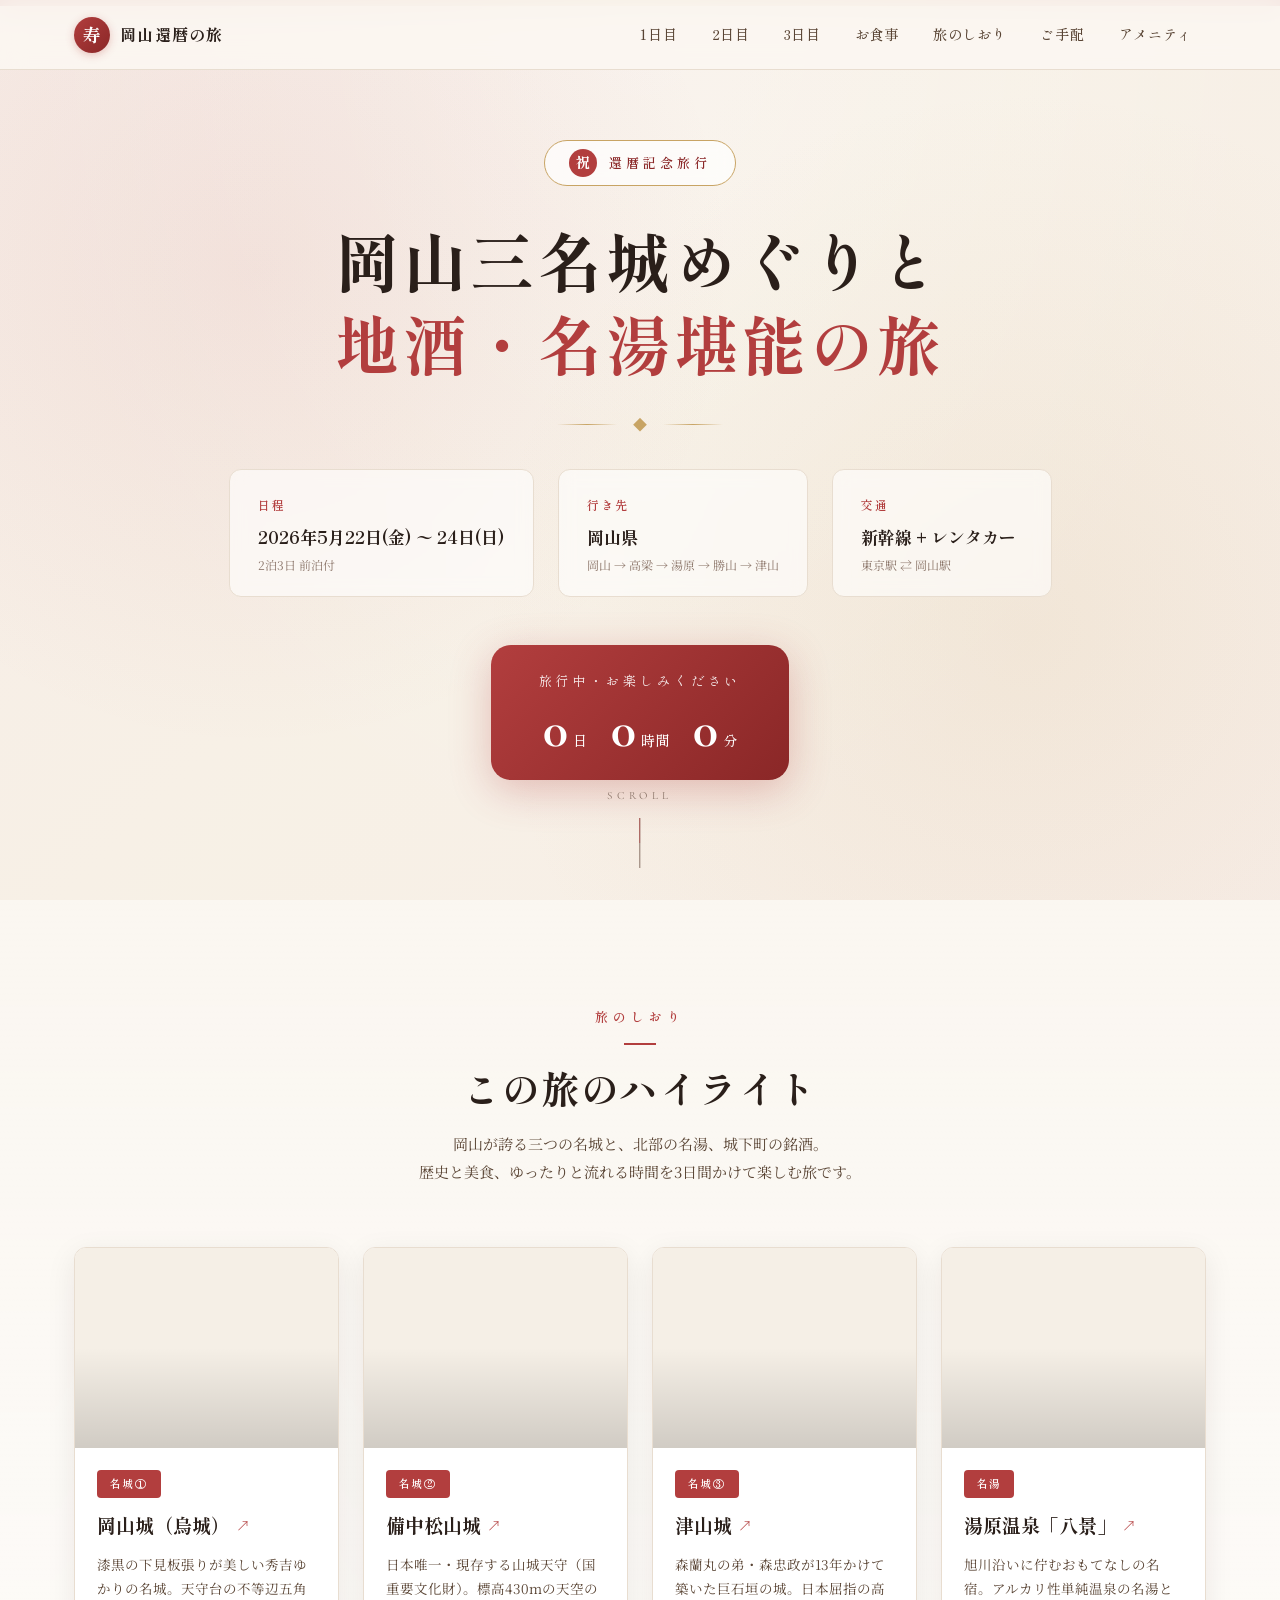
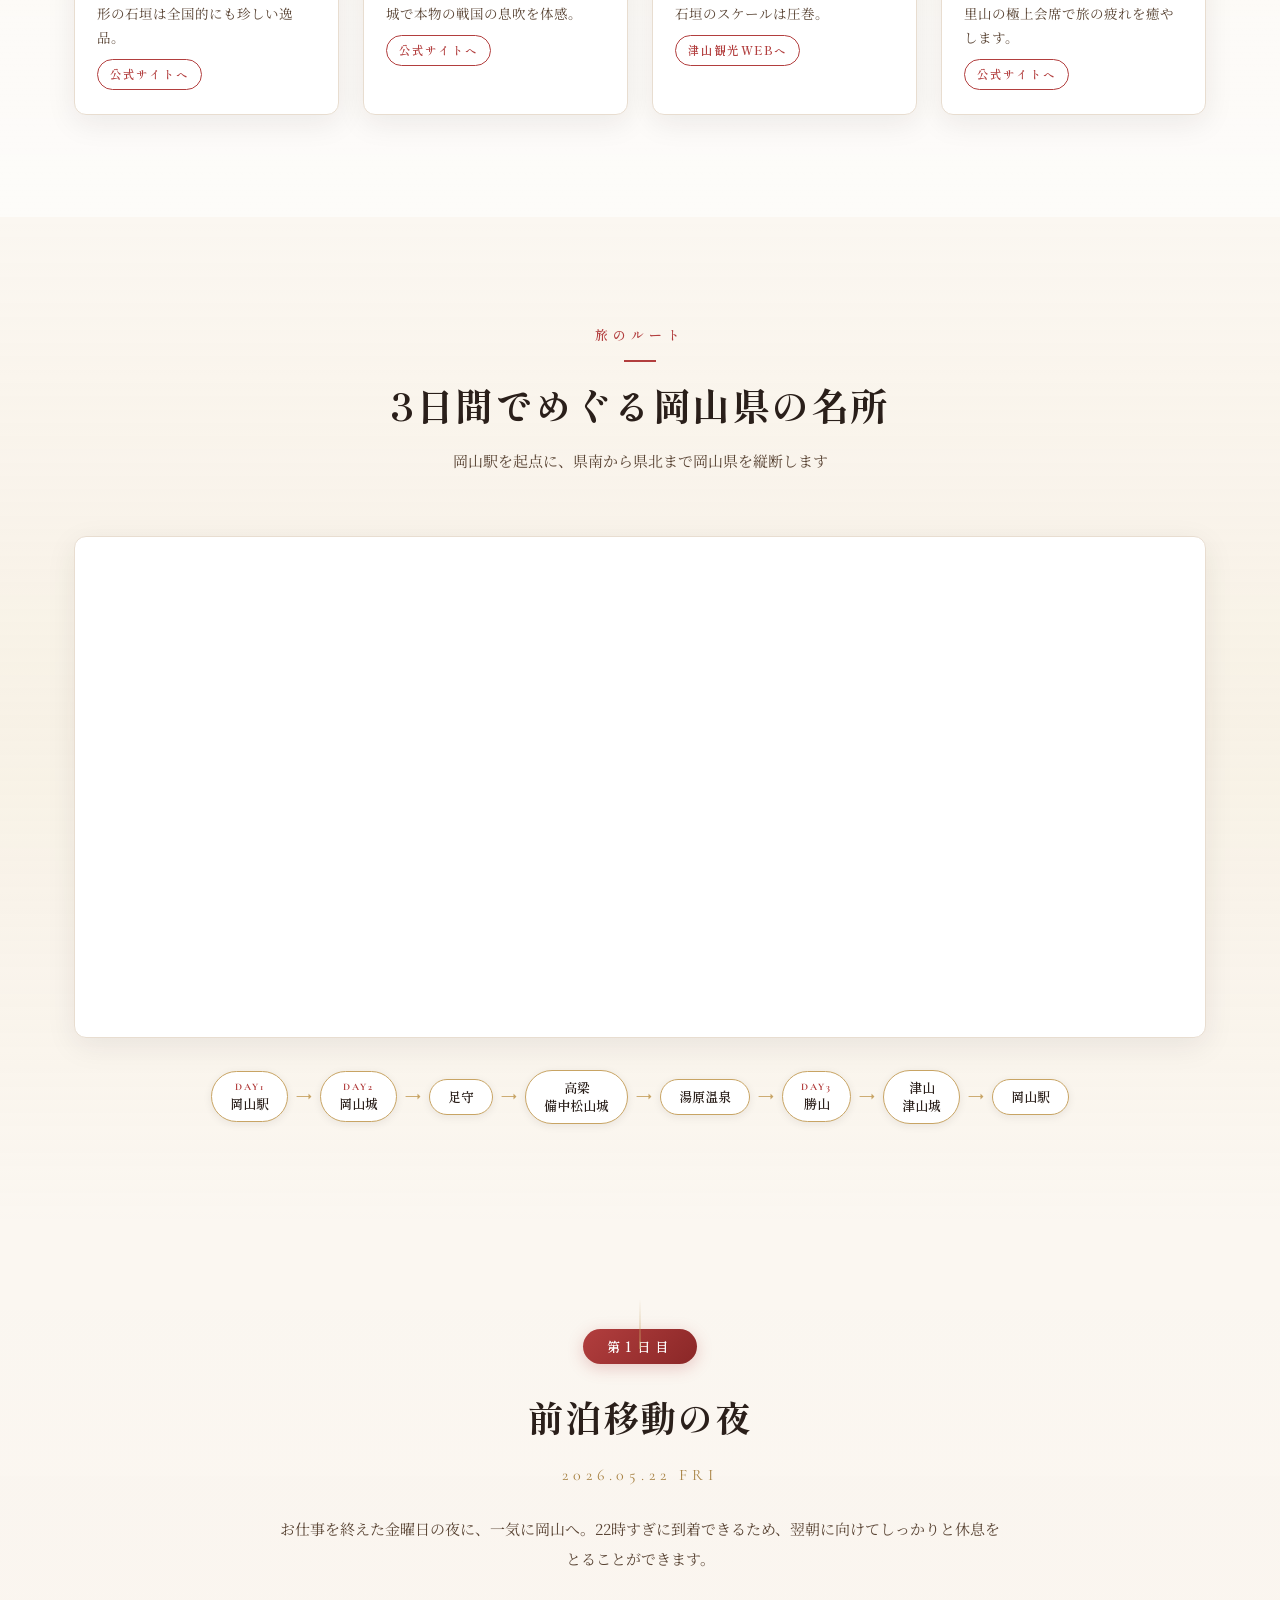
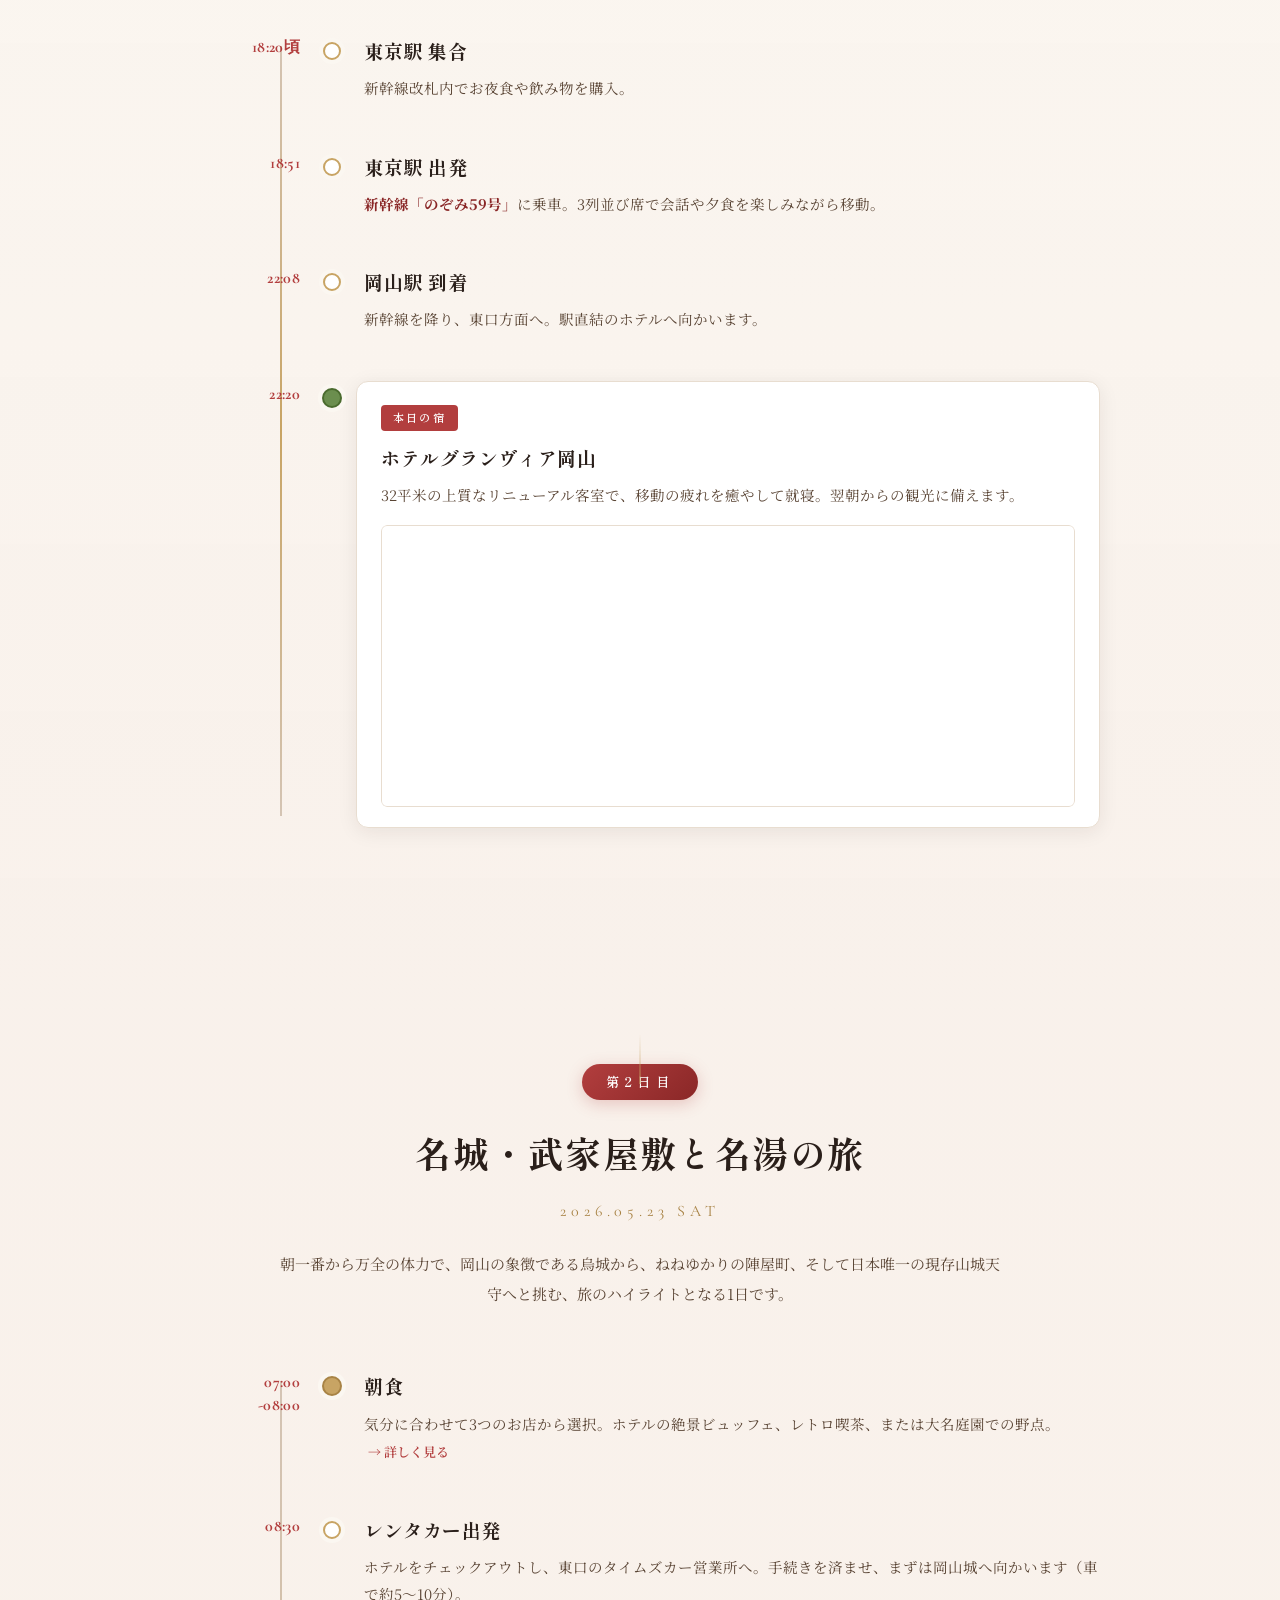
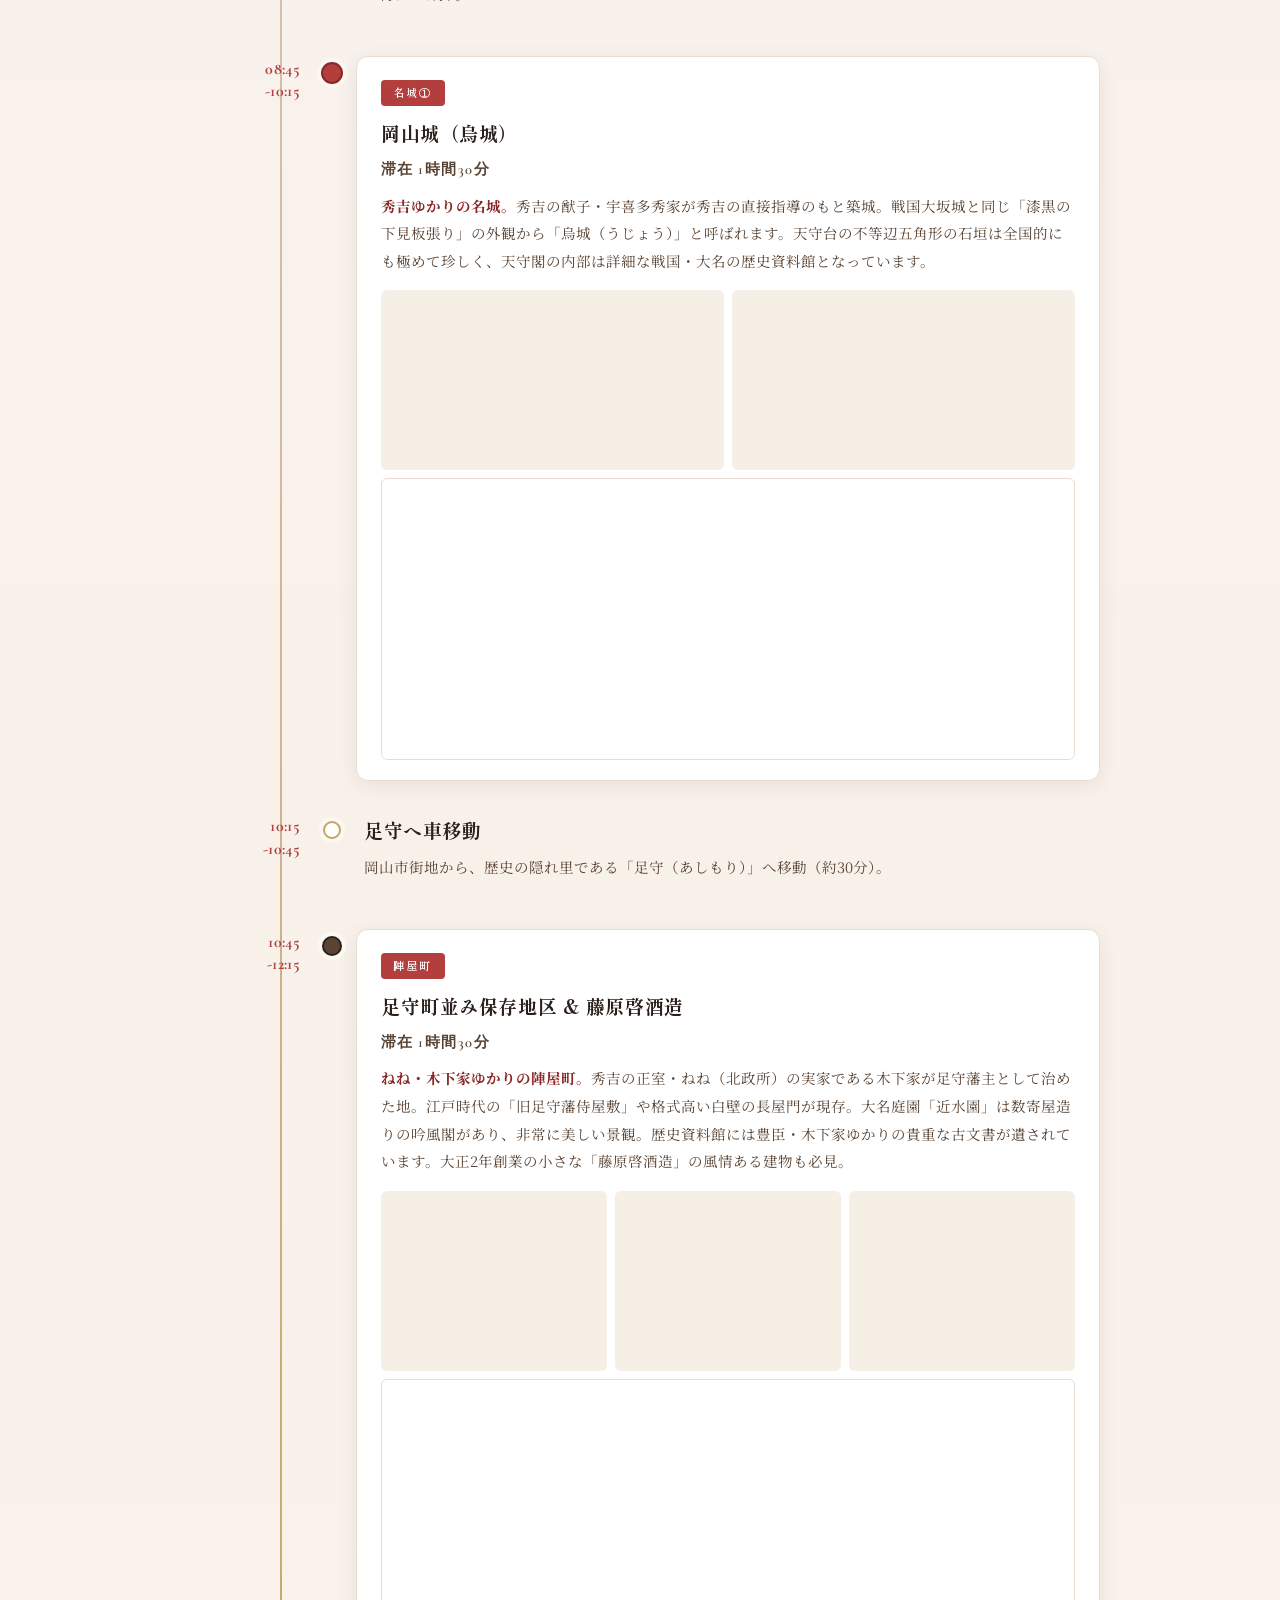
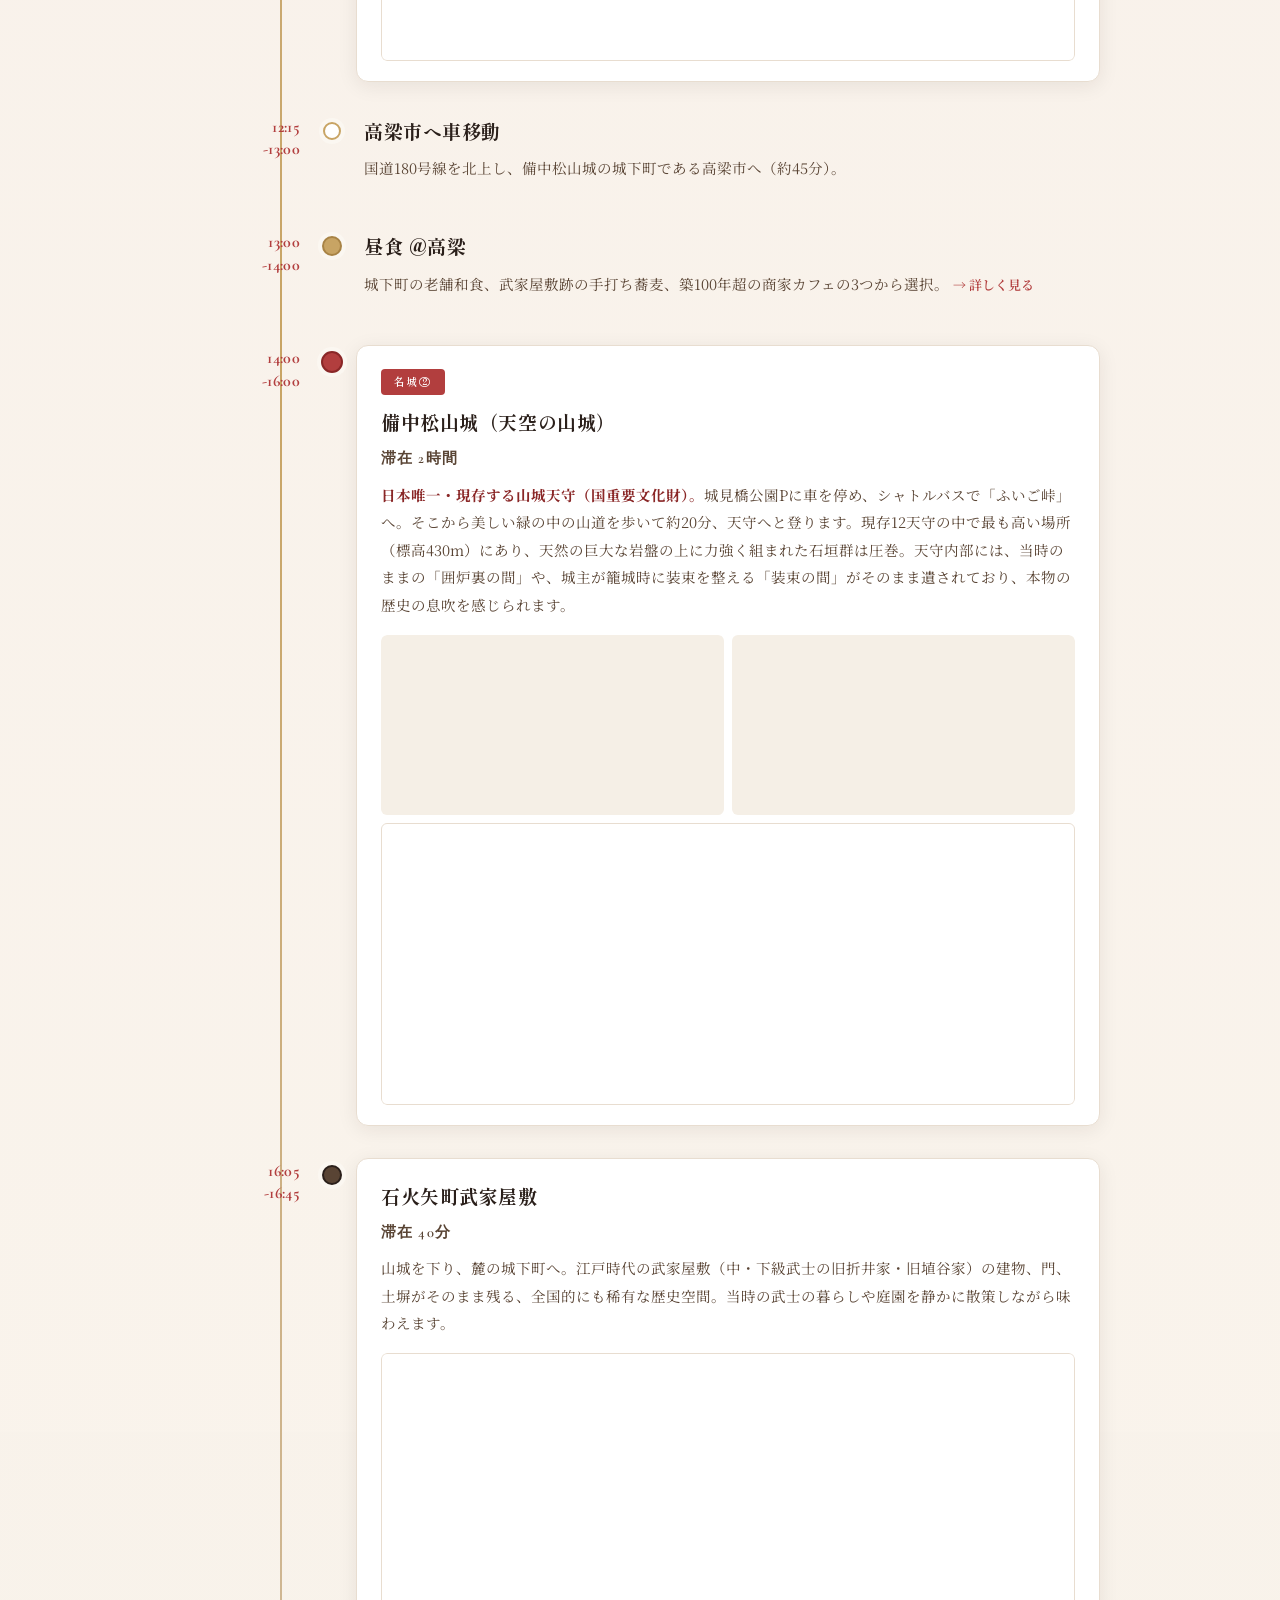
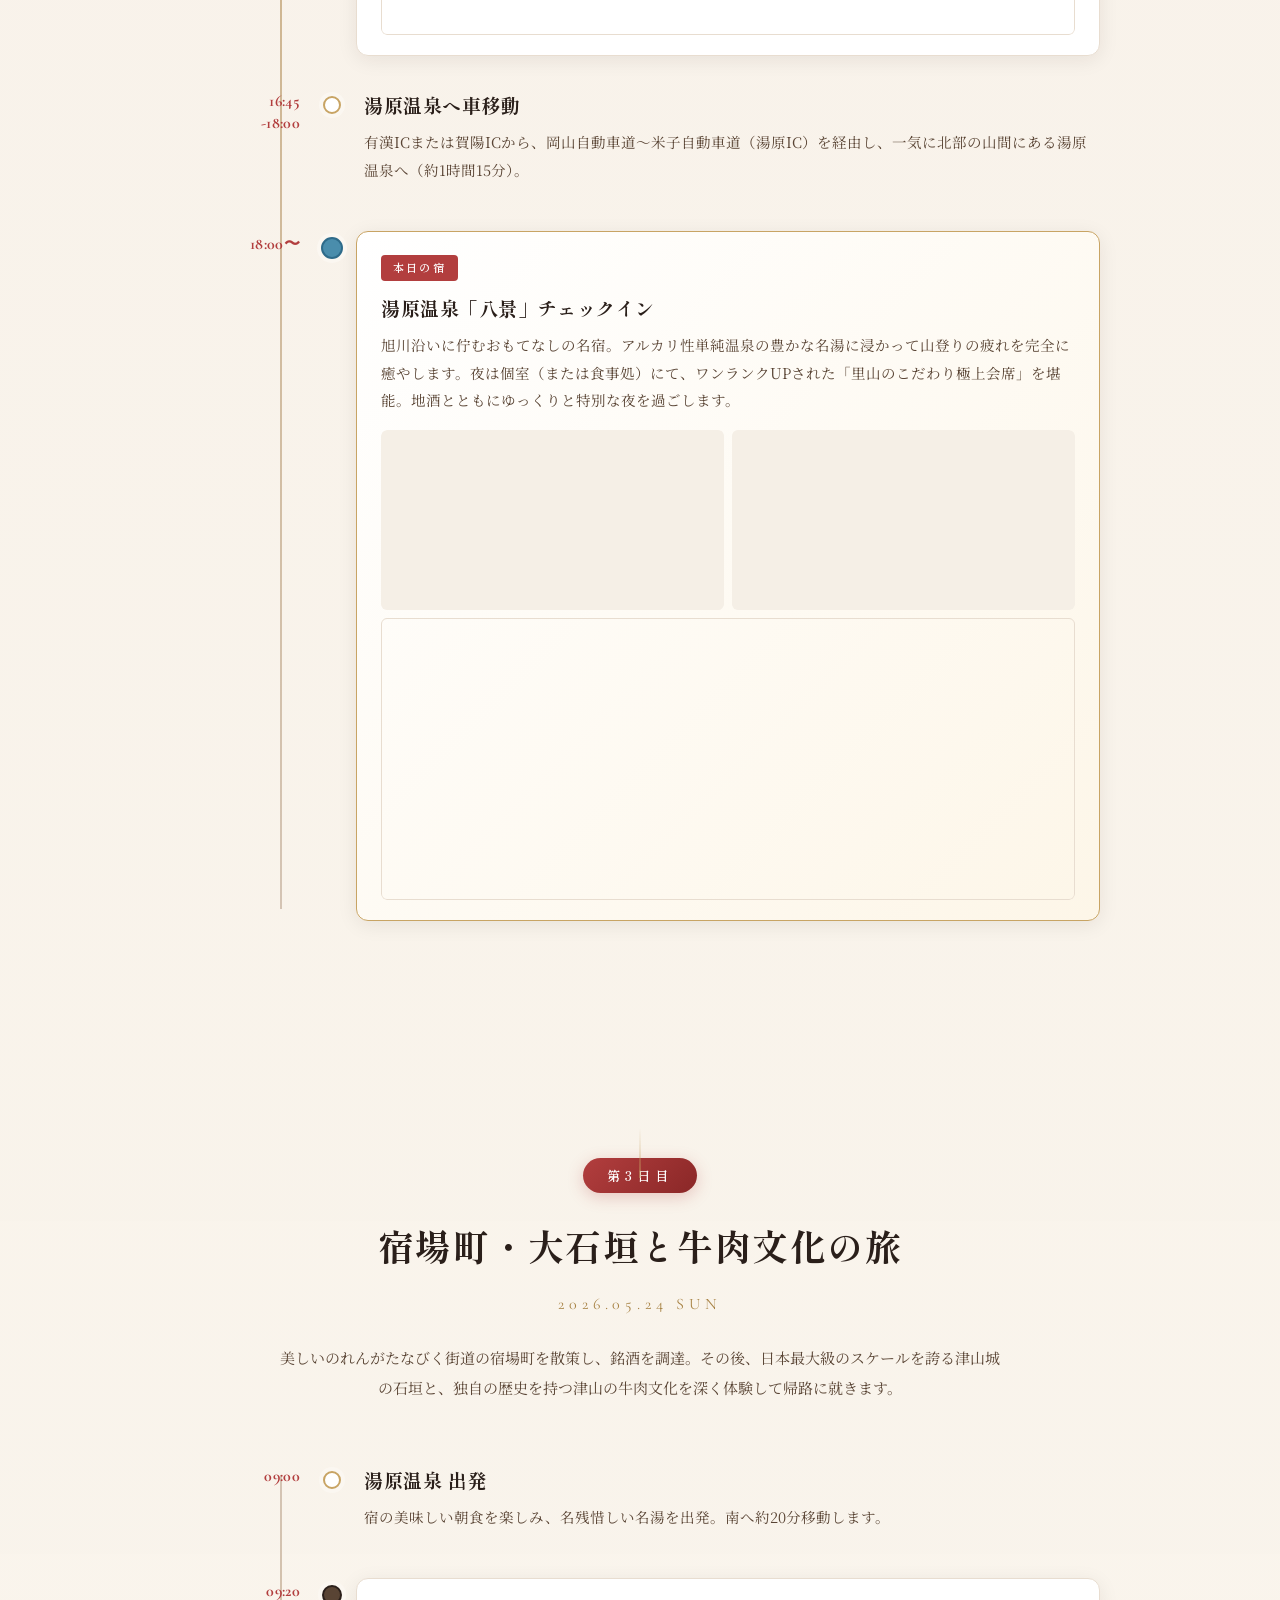
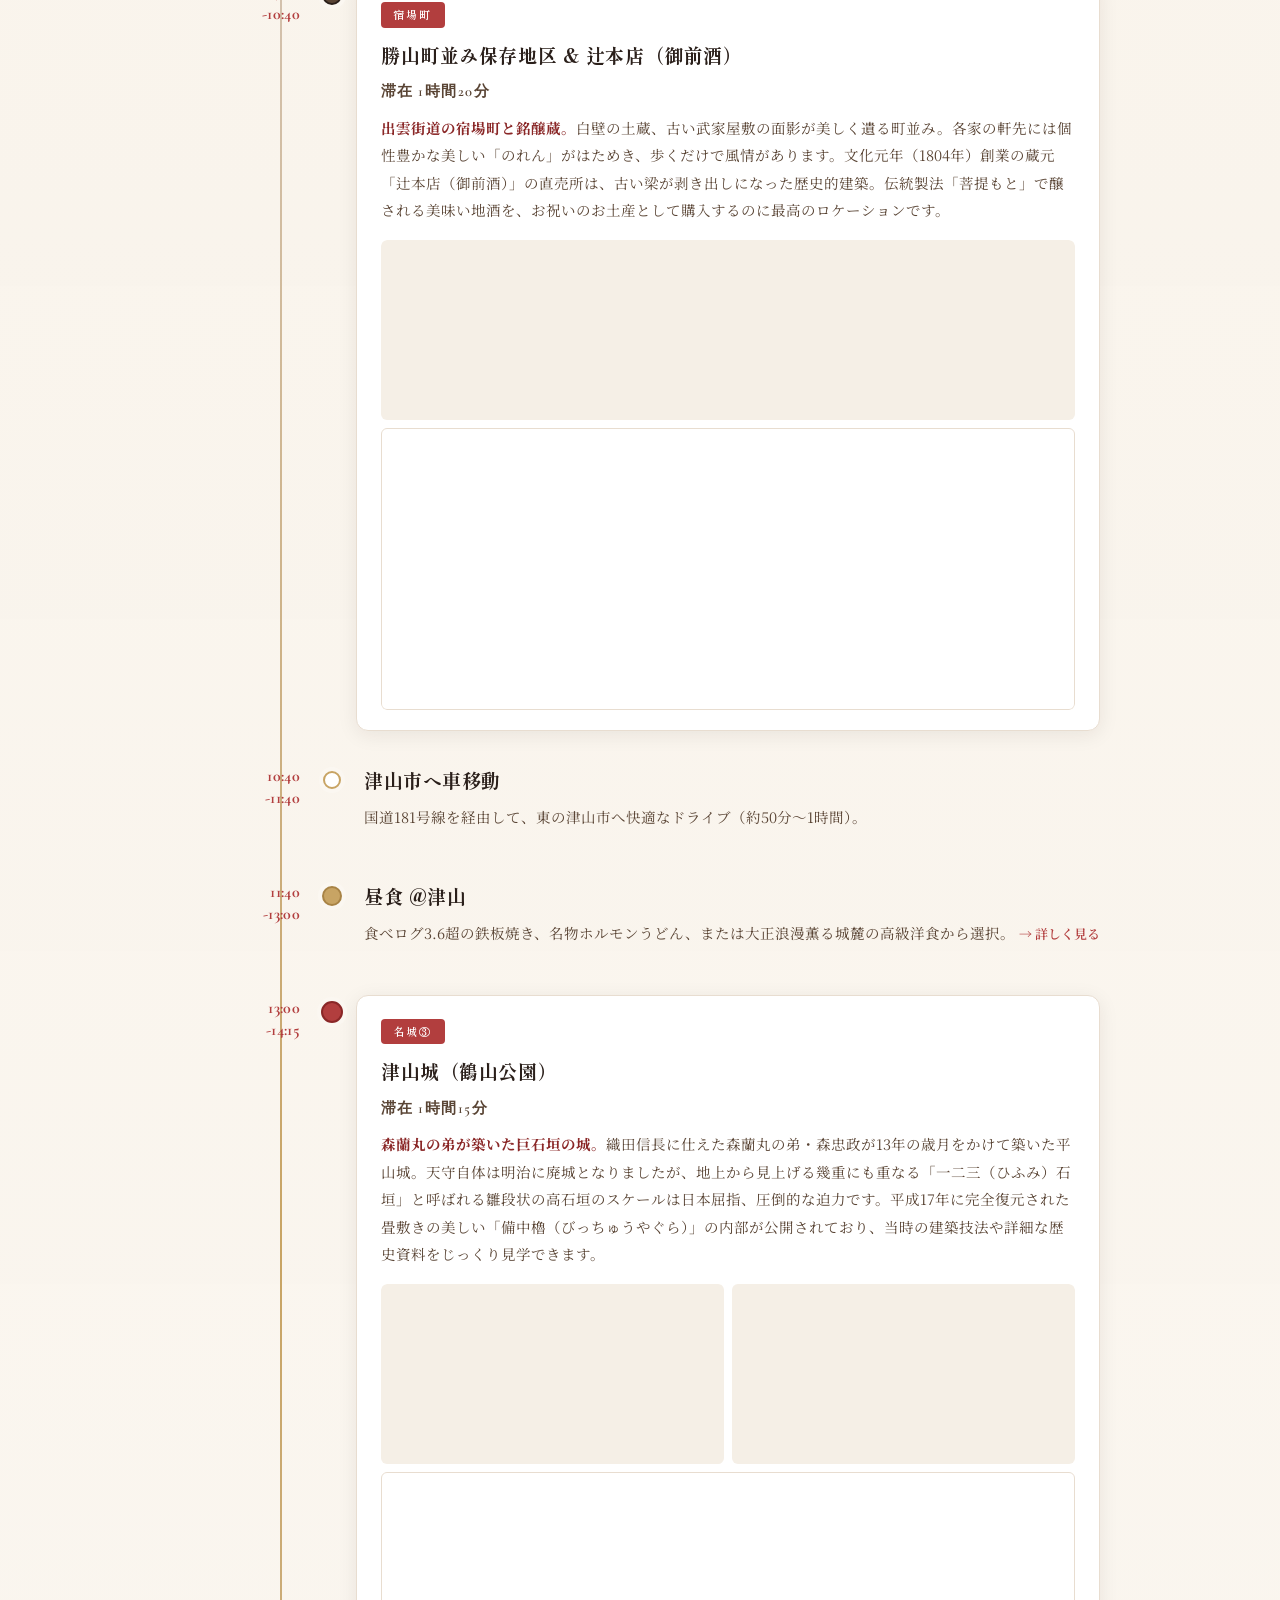
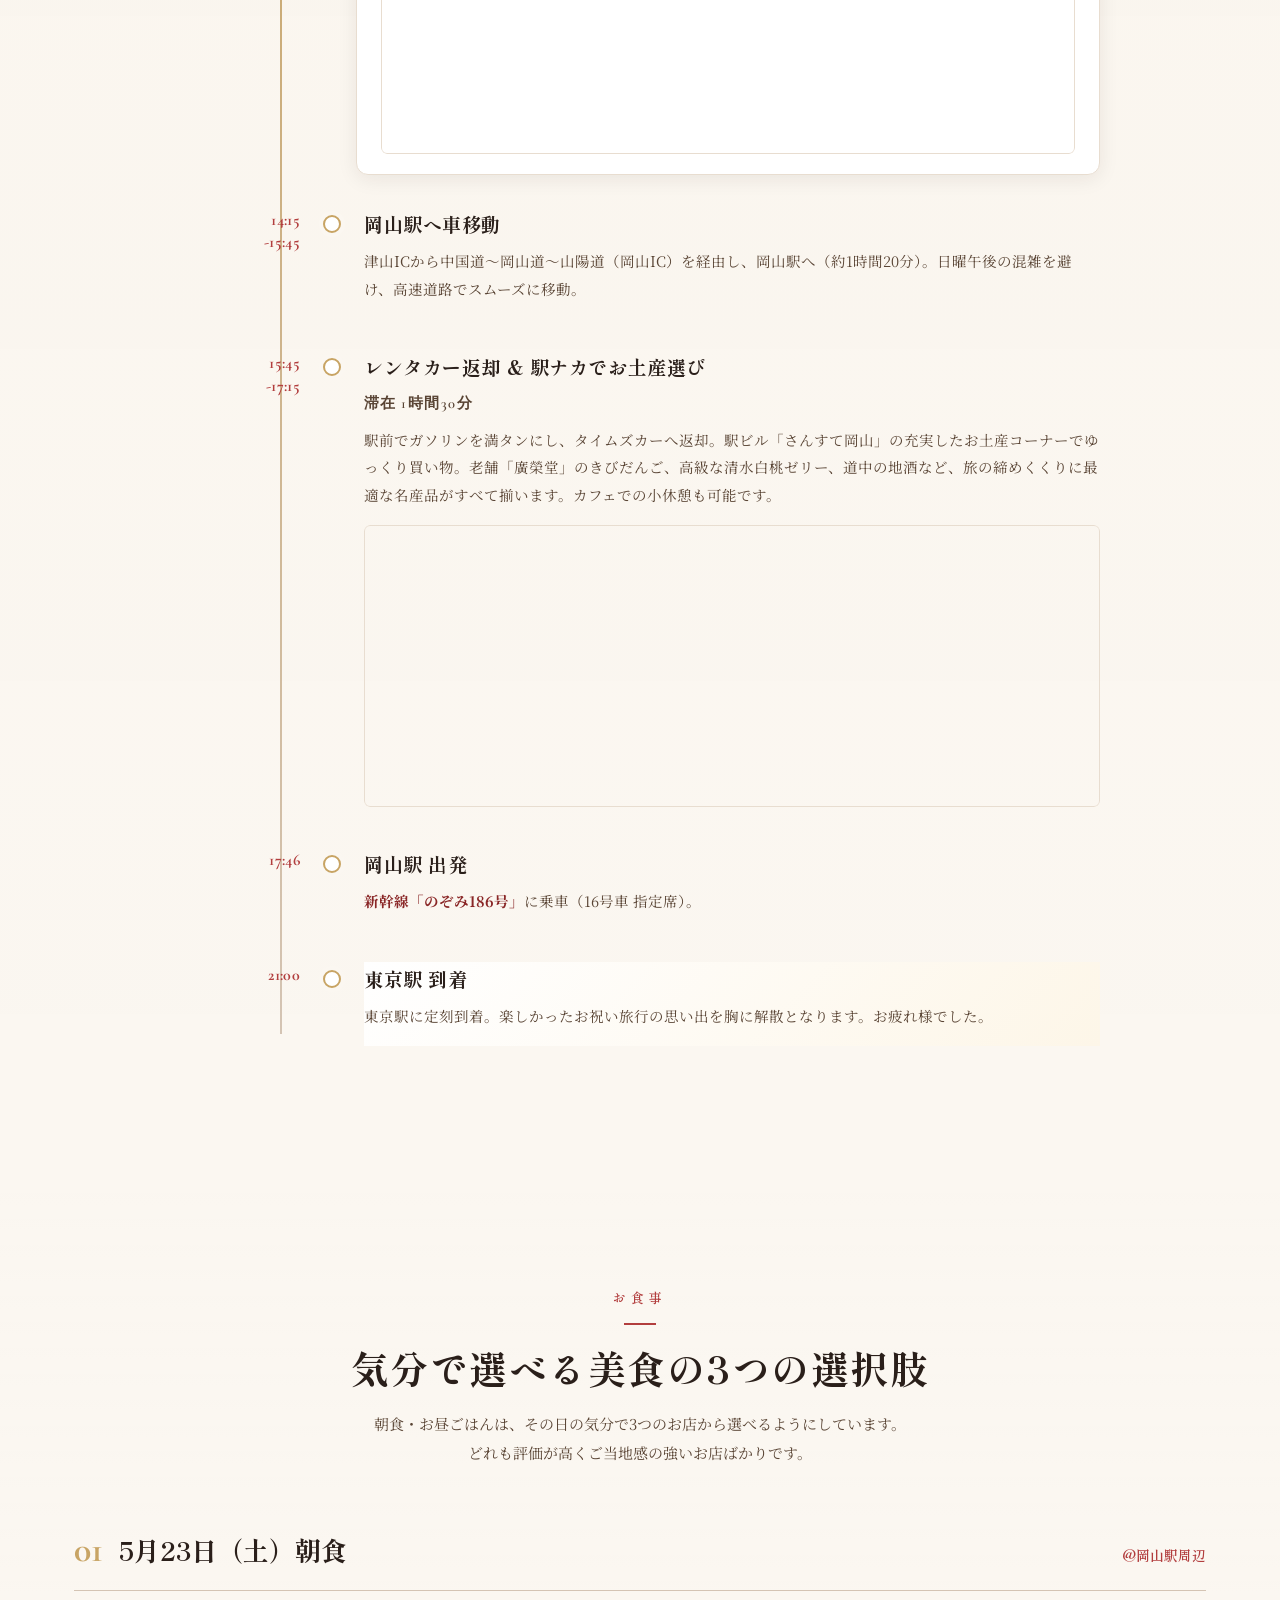
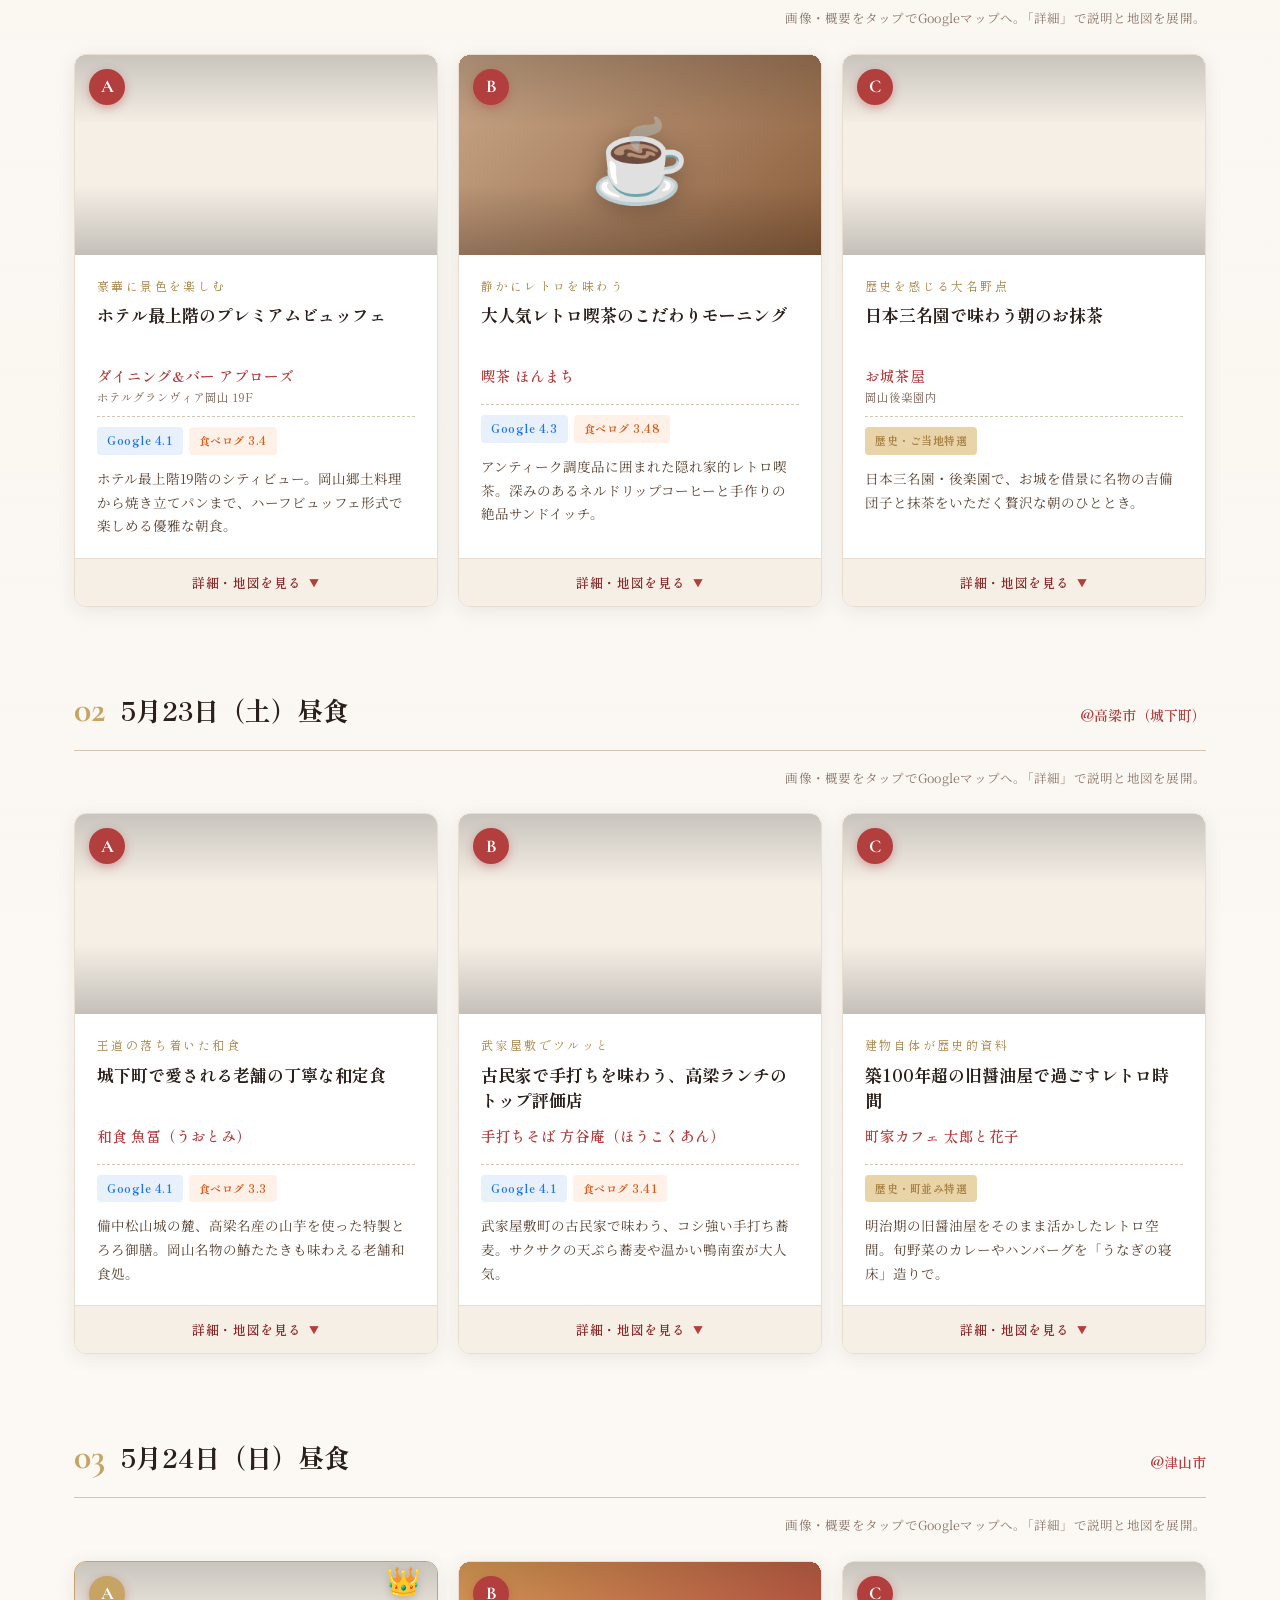
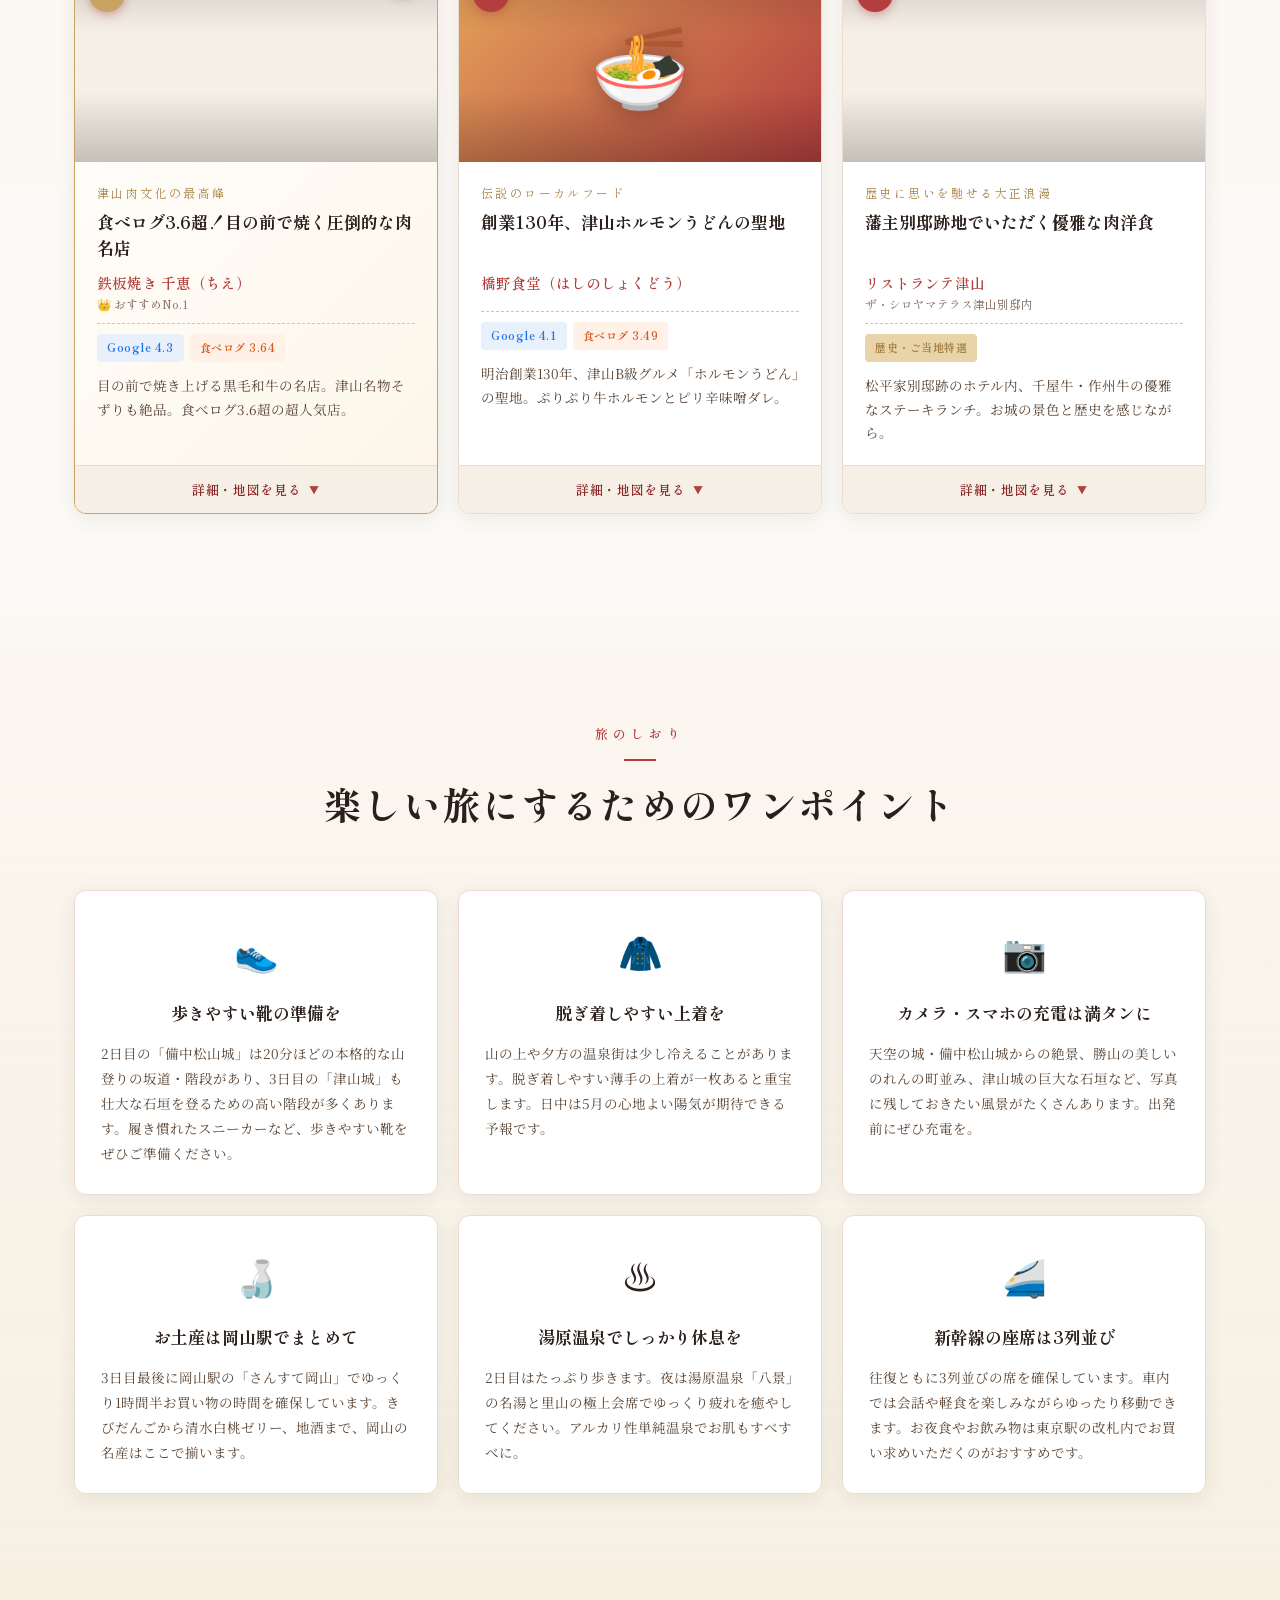
==== commit 3eab6711: "feat: 父へのメッセージを最後に独立セクションとして配置 - 「素晴らしい還暦のお祝いを」（一般的祝辞）を父に向けた個人メッセージに変更 - タイトル: 「おめでとう、お父さん。」 - 本文: 「" ====
--- a/index.html
+++ b/index.html
@@ -976,19 +976,6 @@
       </div>
     </div>
 
-    <div class="closing-message">
-      <div class="closing-frame">
-        <div class="closing-symbol">寿</div>
-        <h3 class="closing-title">素晴らしい還暦のお祝いを</h3>
-        <p class="closing-text">
-          岡山の歴史と名湯、地酒と美食を堪能する<br>
-          忘れられない3日間となりますように。
-        </p>
-        <div class="closing-divider">
-          <span></span><span class="closing-divider-mark">✿</span><span></span>
-        </div>
-      </div>
-    </div>
   </div>
 </section>
 
@@ -1250,7 +1237,6 @@
             </ul>
           </div>
         </div>
-        <p class="amenity-card-note">※実際の備品は時期や客室タイプで変わる場合があります。詳細は公式サイトでご確認ください。</p>
         <a class="amenity-card-link" href="https://hakkei-yubara.jp/" target="_blank" rel="noopener noreferrer">
           公式サイトで詳しく見る <span aria-hidden="true">↗</span>
         </a>
@@ -1261,6 +1247,27 @@
     <div class="amenity-tip">
       <span class="amenity-tip-icon">👜</span>
       <p>上記が備わっているので、追加で持参するのは「歩きやすい靴」「軽い羽織りもの」「カメラ・スマホの充電器」程度で十分です。</p>
+    </div>
+  </div>
+</section>
+
+<!-- 父へのメッセージ -->
+<section class="section closing-section">
+  <div class="container">
+    <div class="closing-message">
+      <div class="closing-frame">
+        <div class="closing-symbol">寿</div>
+        <h3 class="closing-title">おめでとう、お父さん。</h3>
+        <p class="closing-text">
+          60年、本当にお疲れさまでした。<br>
+          岡山の歴史と名湯、地酒と美食を、<br>
+          ご家族で心ゆくまで楽しんできてください。
+        </p>
+        <div class="closing-divider">
+          <span></span><span class="closing-divider-mark">✿</span><span></span>
+        </div>
+        <p class="closing-signature">— 椋太より</p>
+      </div>
     </div>
   </div>
 </section>
--- a/styles.css
+++ b/styles.css
@@ -43,6 +43,9 @@
 html {
   scroll-behavior: smooth;
   scroll-padding-top: 80px;
+  overflow-x: hidden;
+  width: 100%;
+  max-width: 100%;
 }
 
 body {
@@ -54,6 +57,10 @@
   -webkit-font-smoothing: antialiased;
   -moz-osx-font-smoothing: grayscale;
   overflow-x: hidden;
+  overflow-x: clip;
+  width: 100%;
+  max-width: 100%;
+  position: relative;
 }
 
 img {
@@ -1907,9 +1914,22 @@
 }
 
 /* ============ Closing Message ============ */
+.closing-section {
+  background: linear-gradient(180deg, transparent 0%, rgba(178, 62, 62, 0.06) 50%, rgba(200, 164, 100, 0.1) 100%);
+  padding: clamp(60px, 8vw, 100px) 0;
+}
+
 .closing-message {
   text-align: center;
   padding: 40px 20px;
+}
+
+.closing-signature {
+  margin-top: 24px;
+  font-family: var(--font-serif);
+  font-size: 14px;
+  color: var(--color-text-soft);
+  letter-spacing: 0.08em;
 }
 
 .closing-frame {
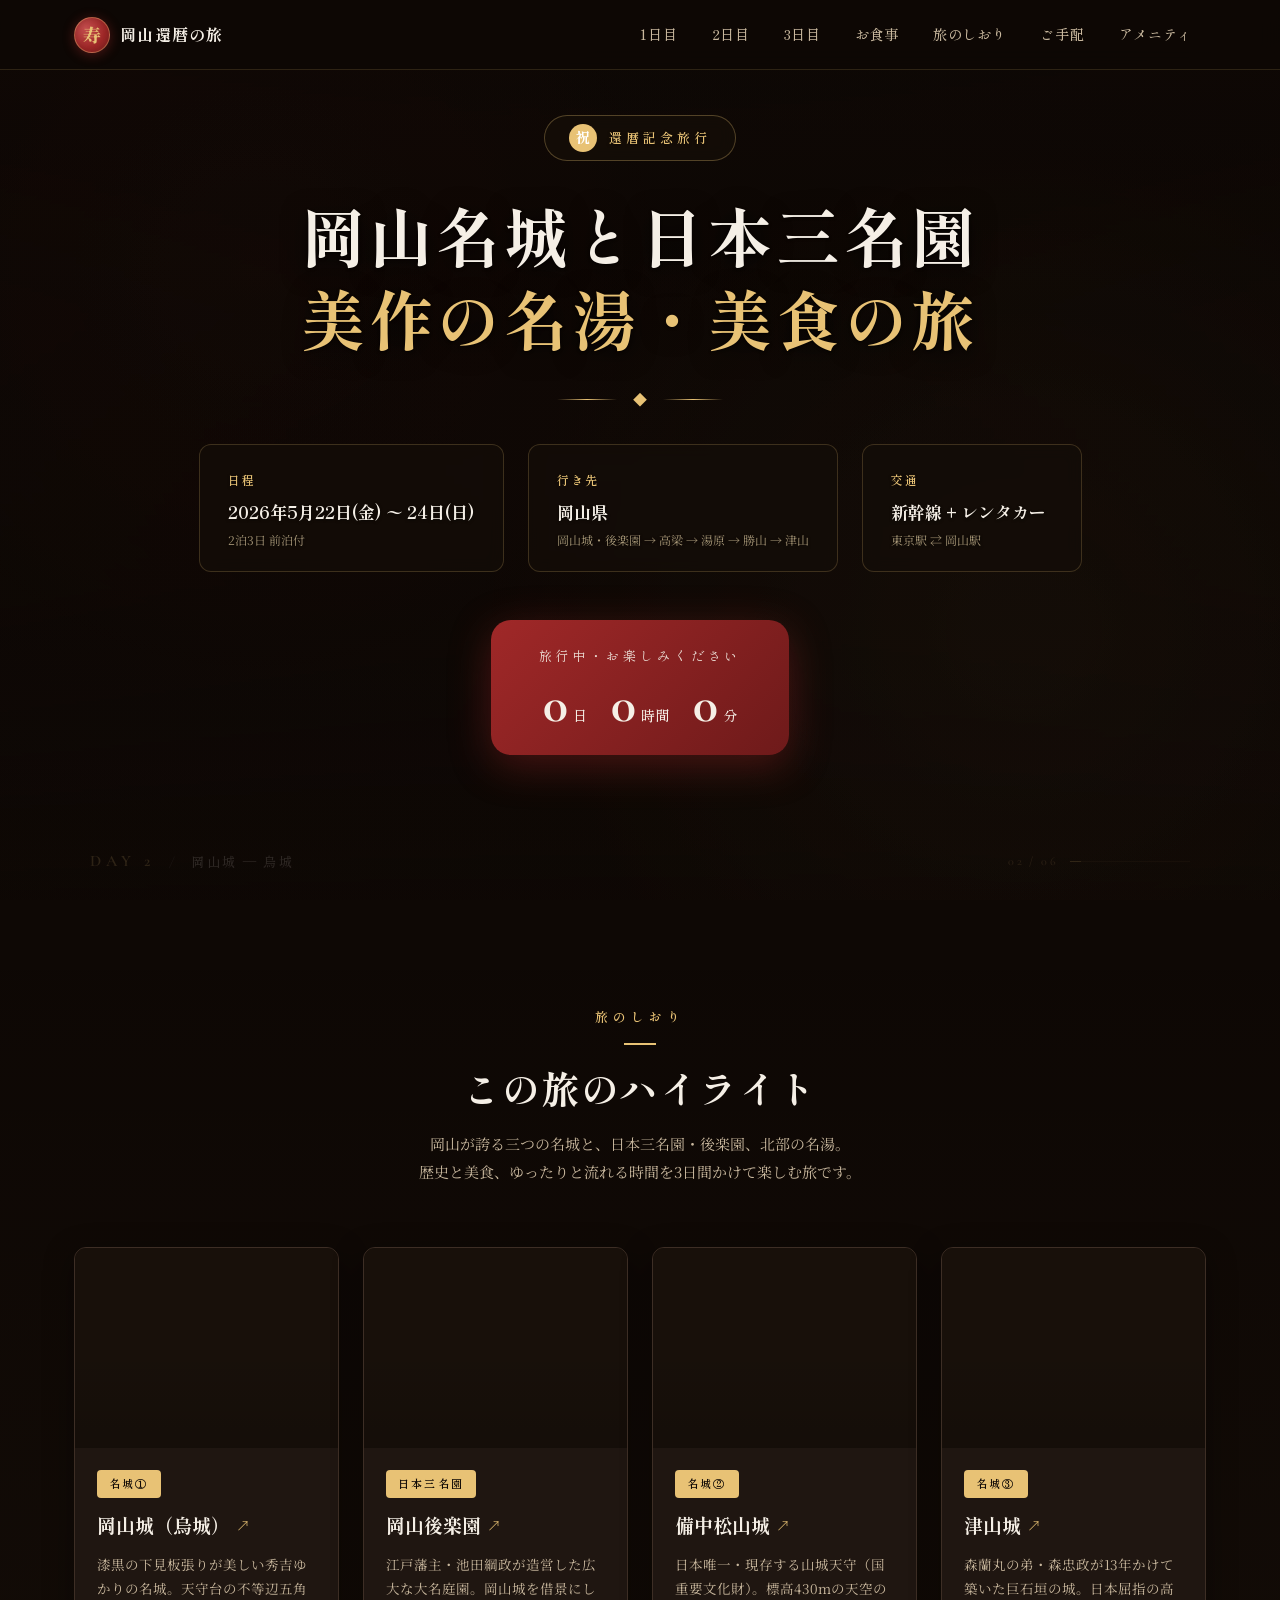
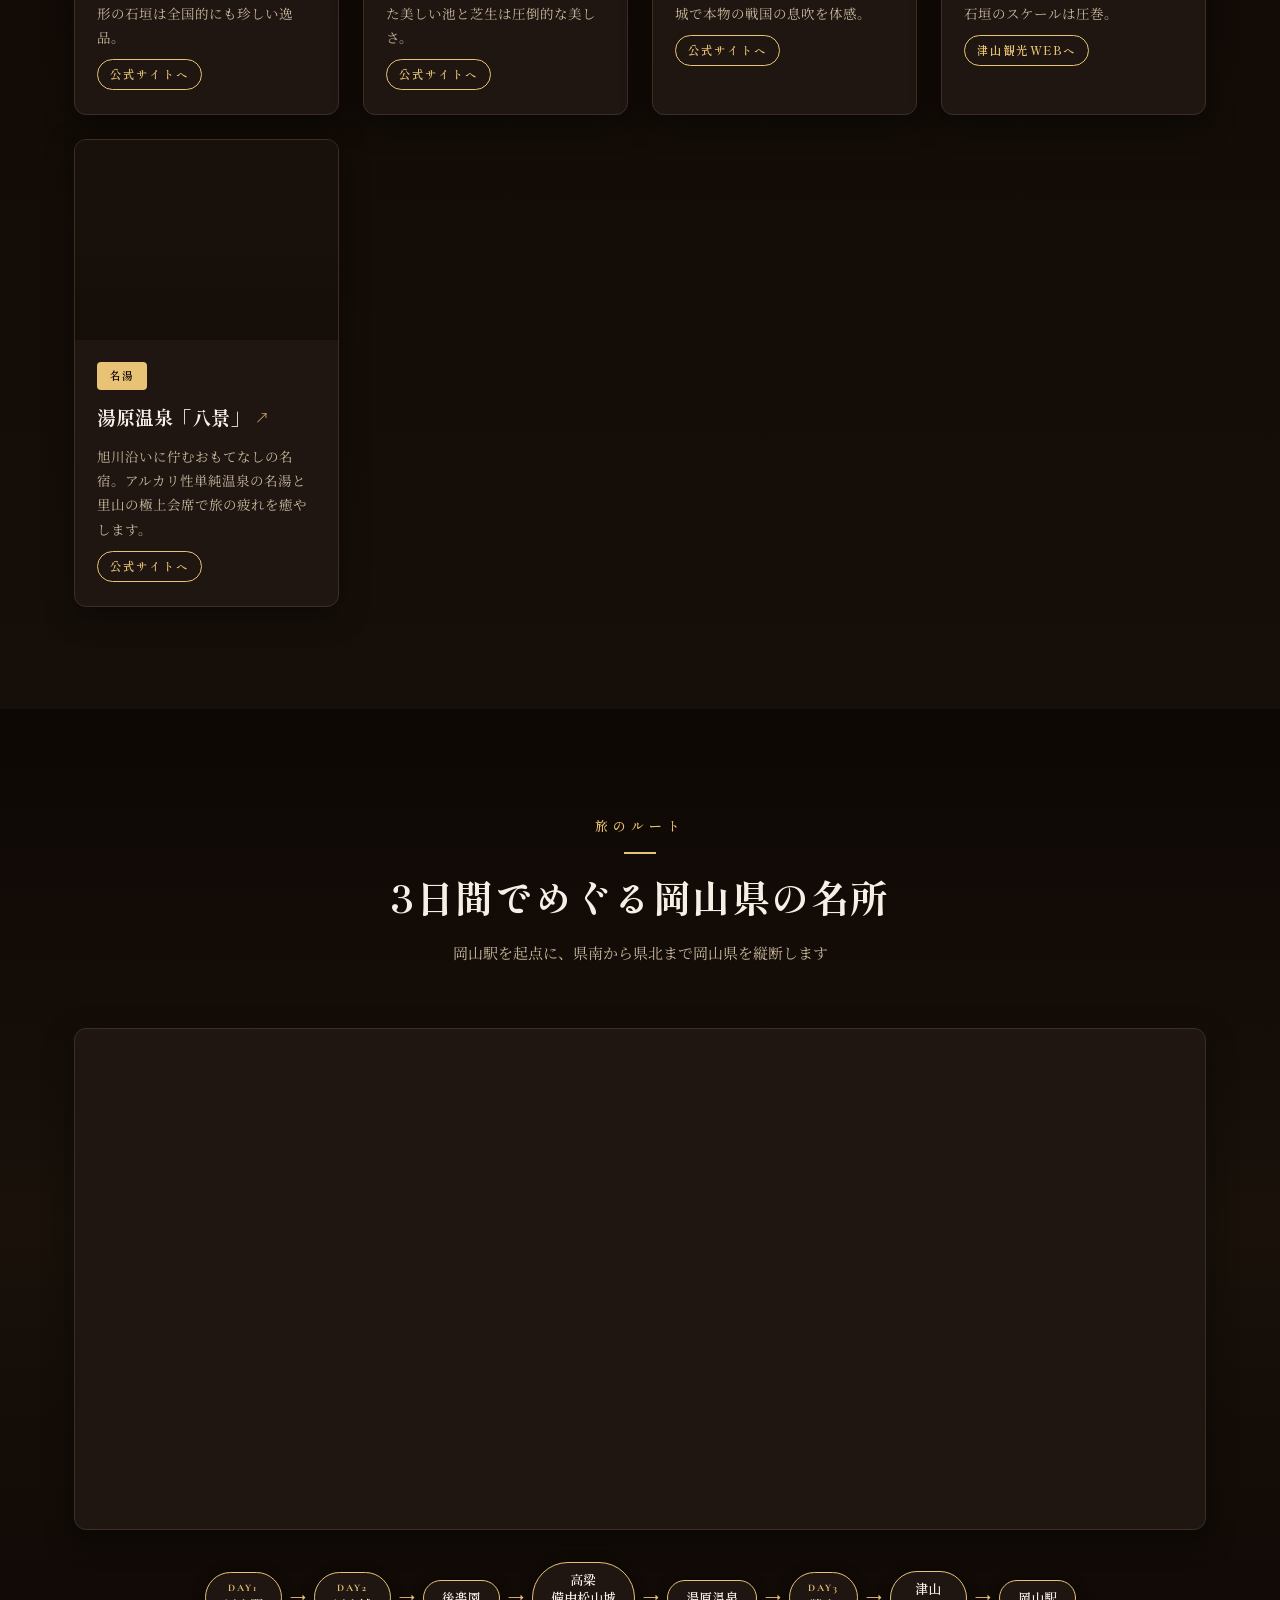
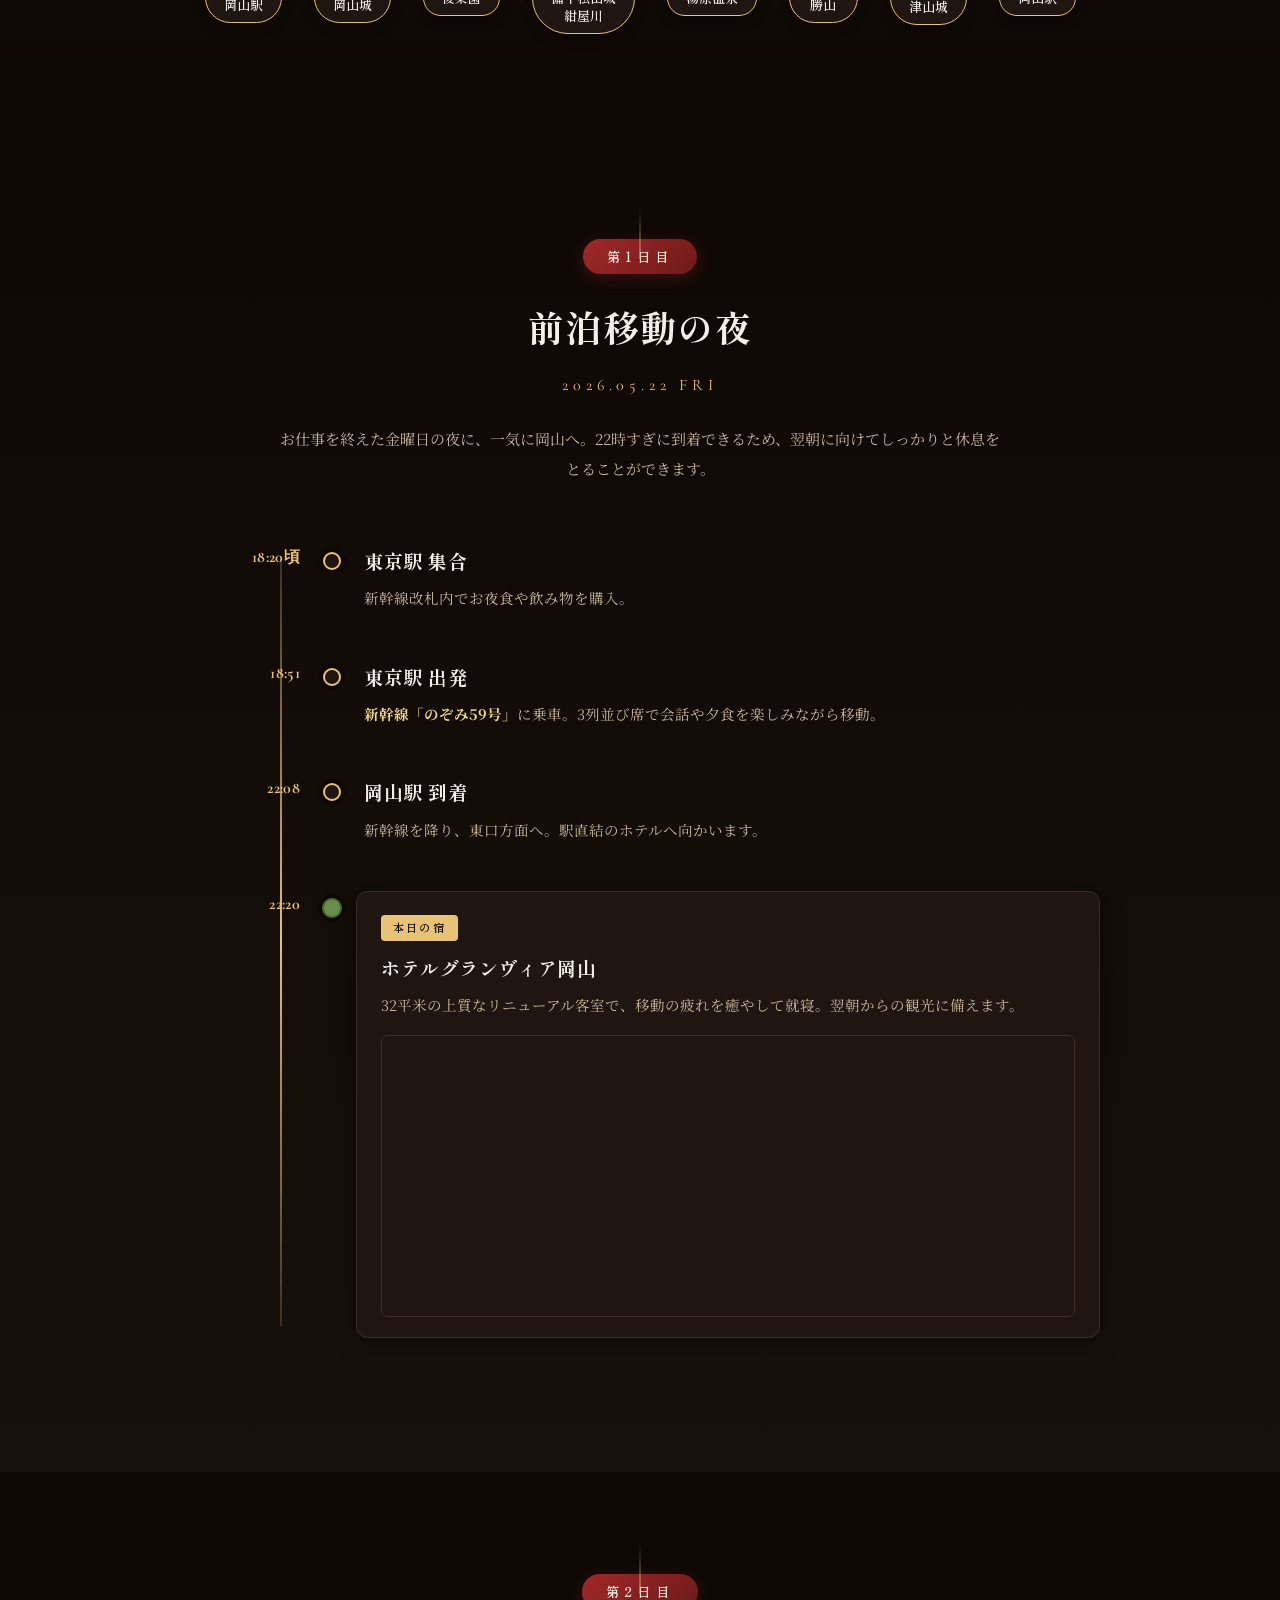
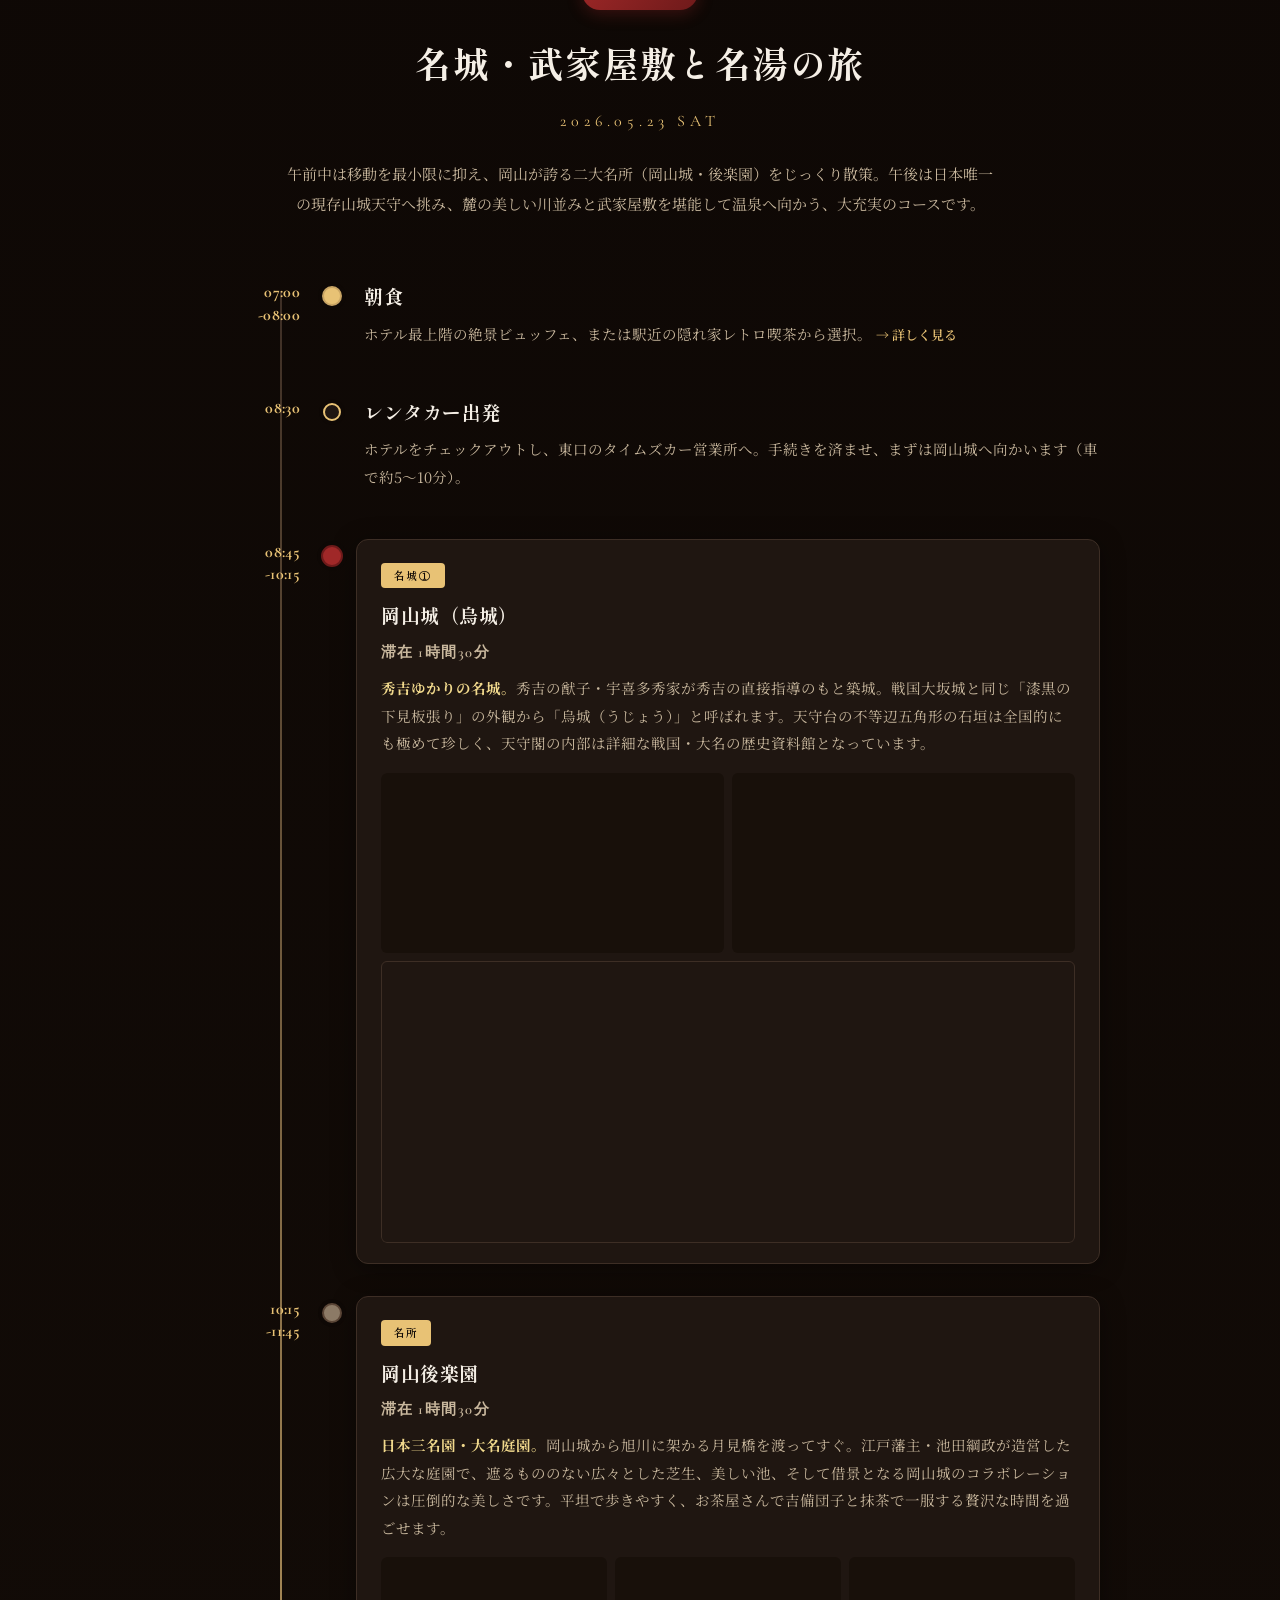
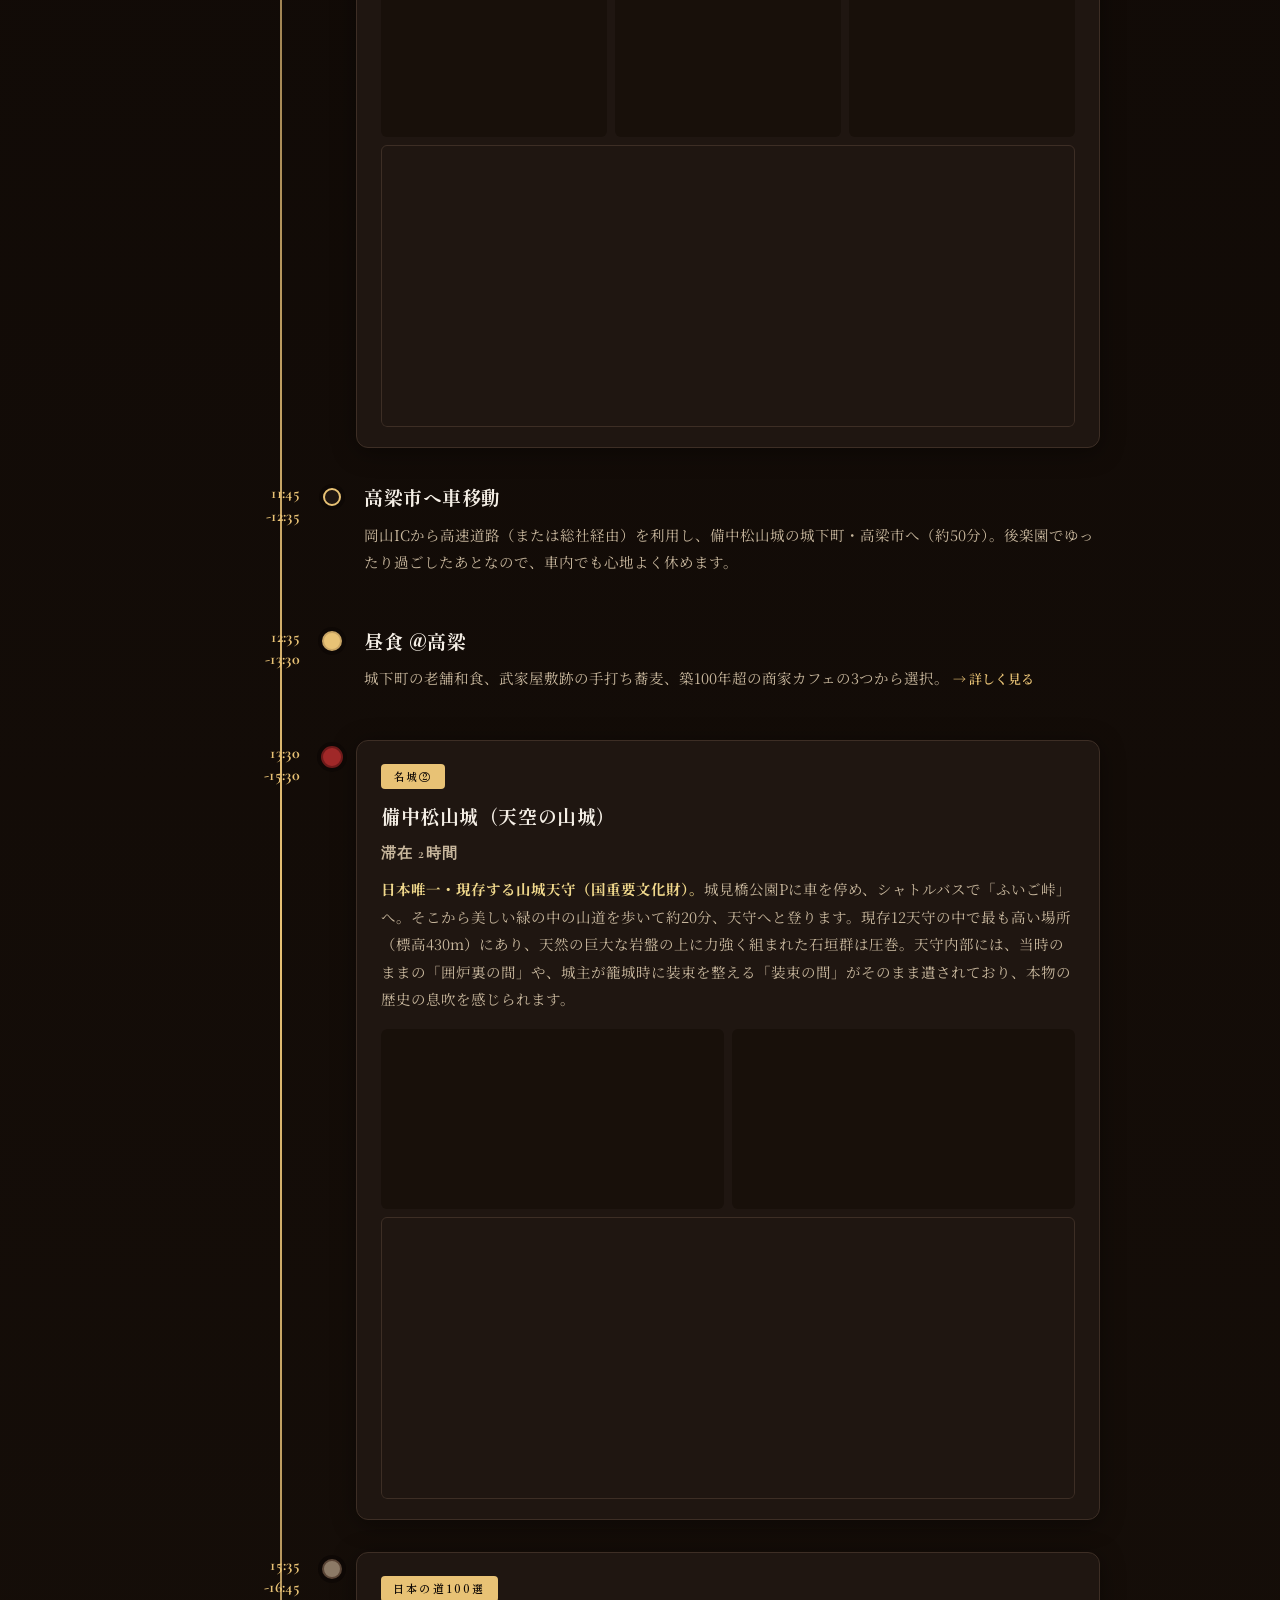
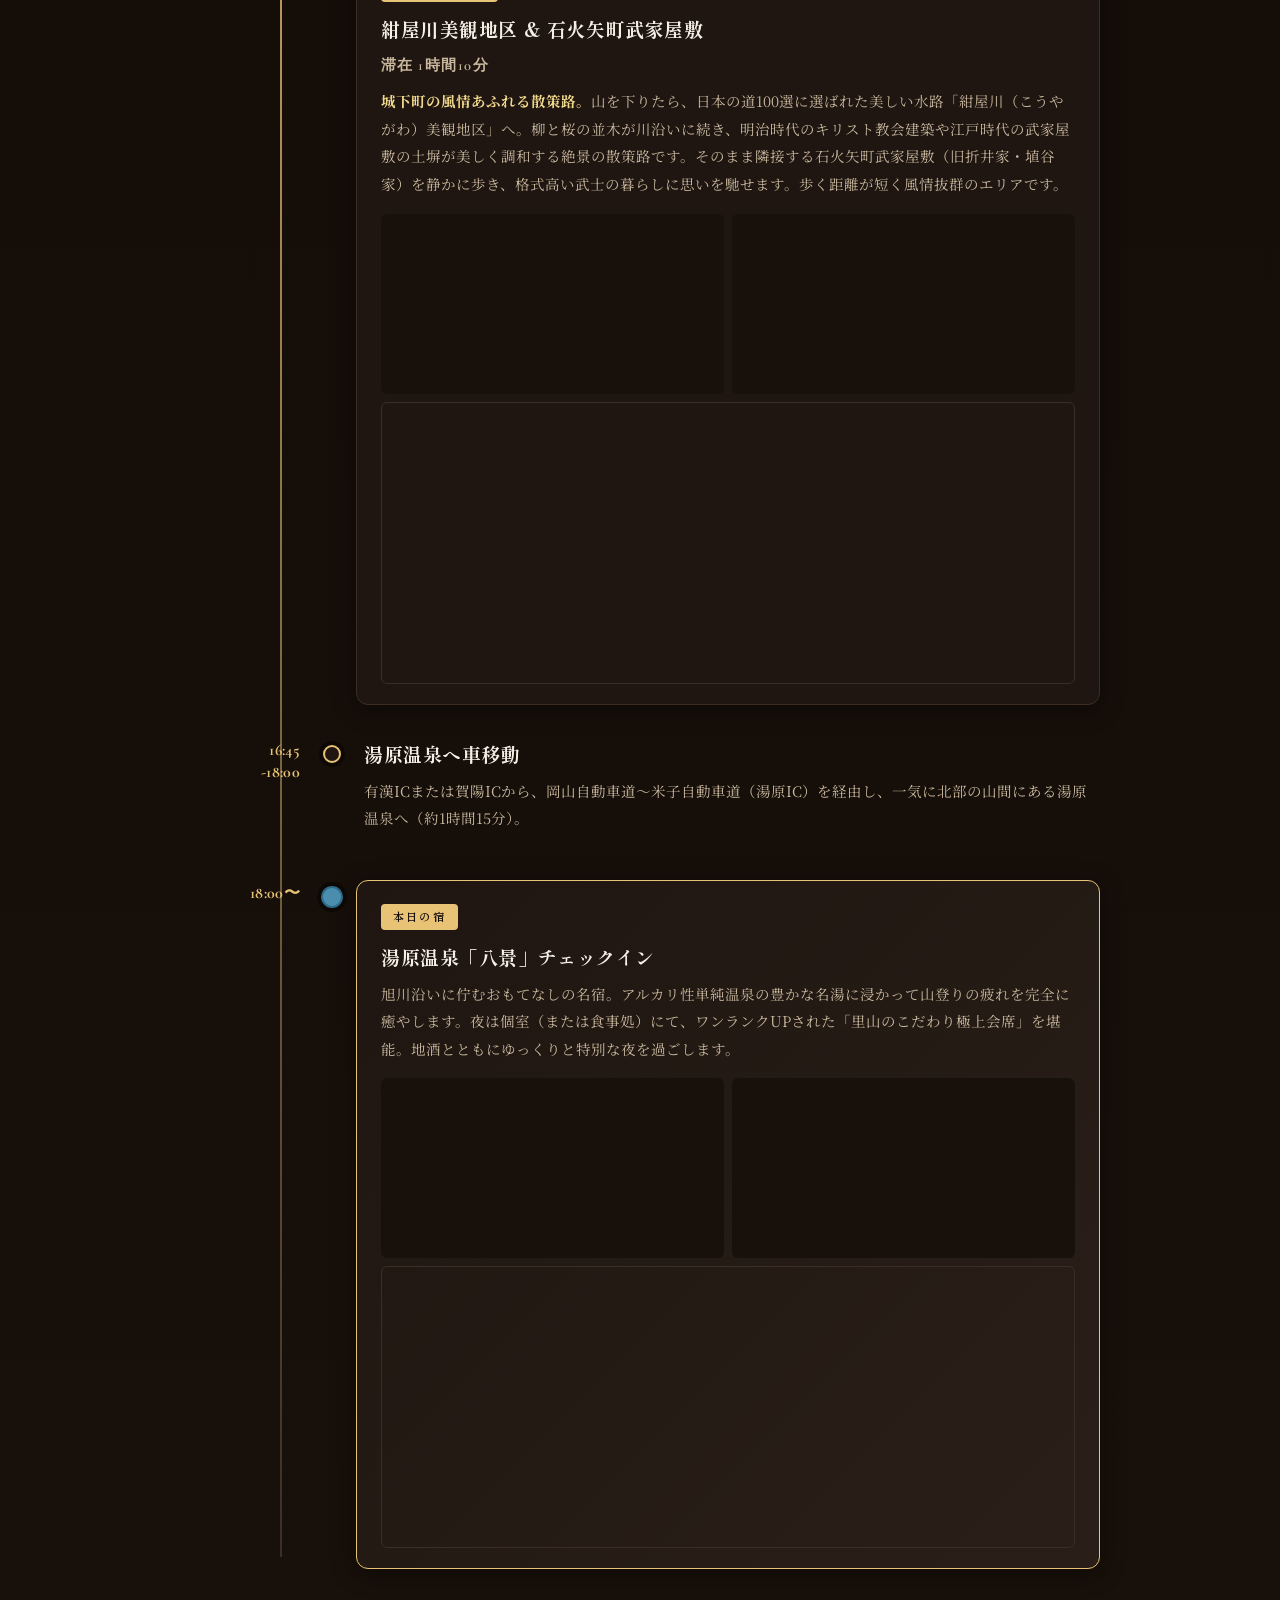
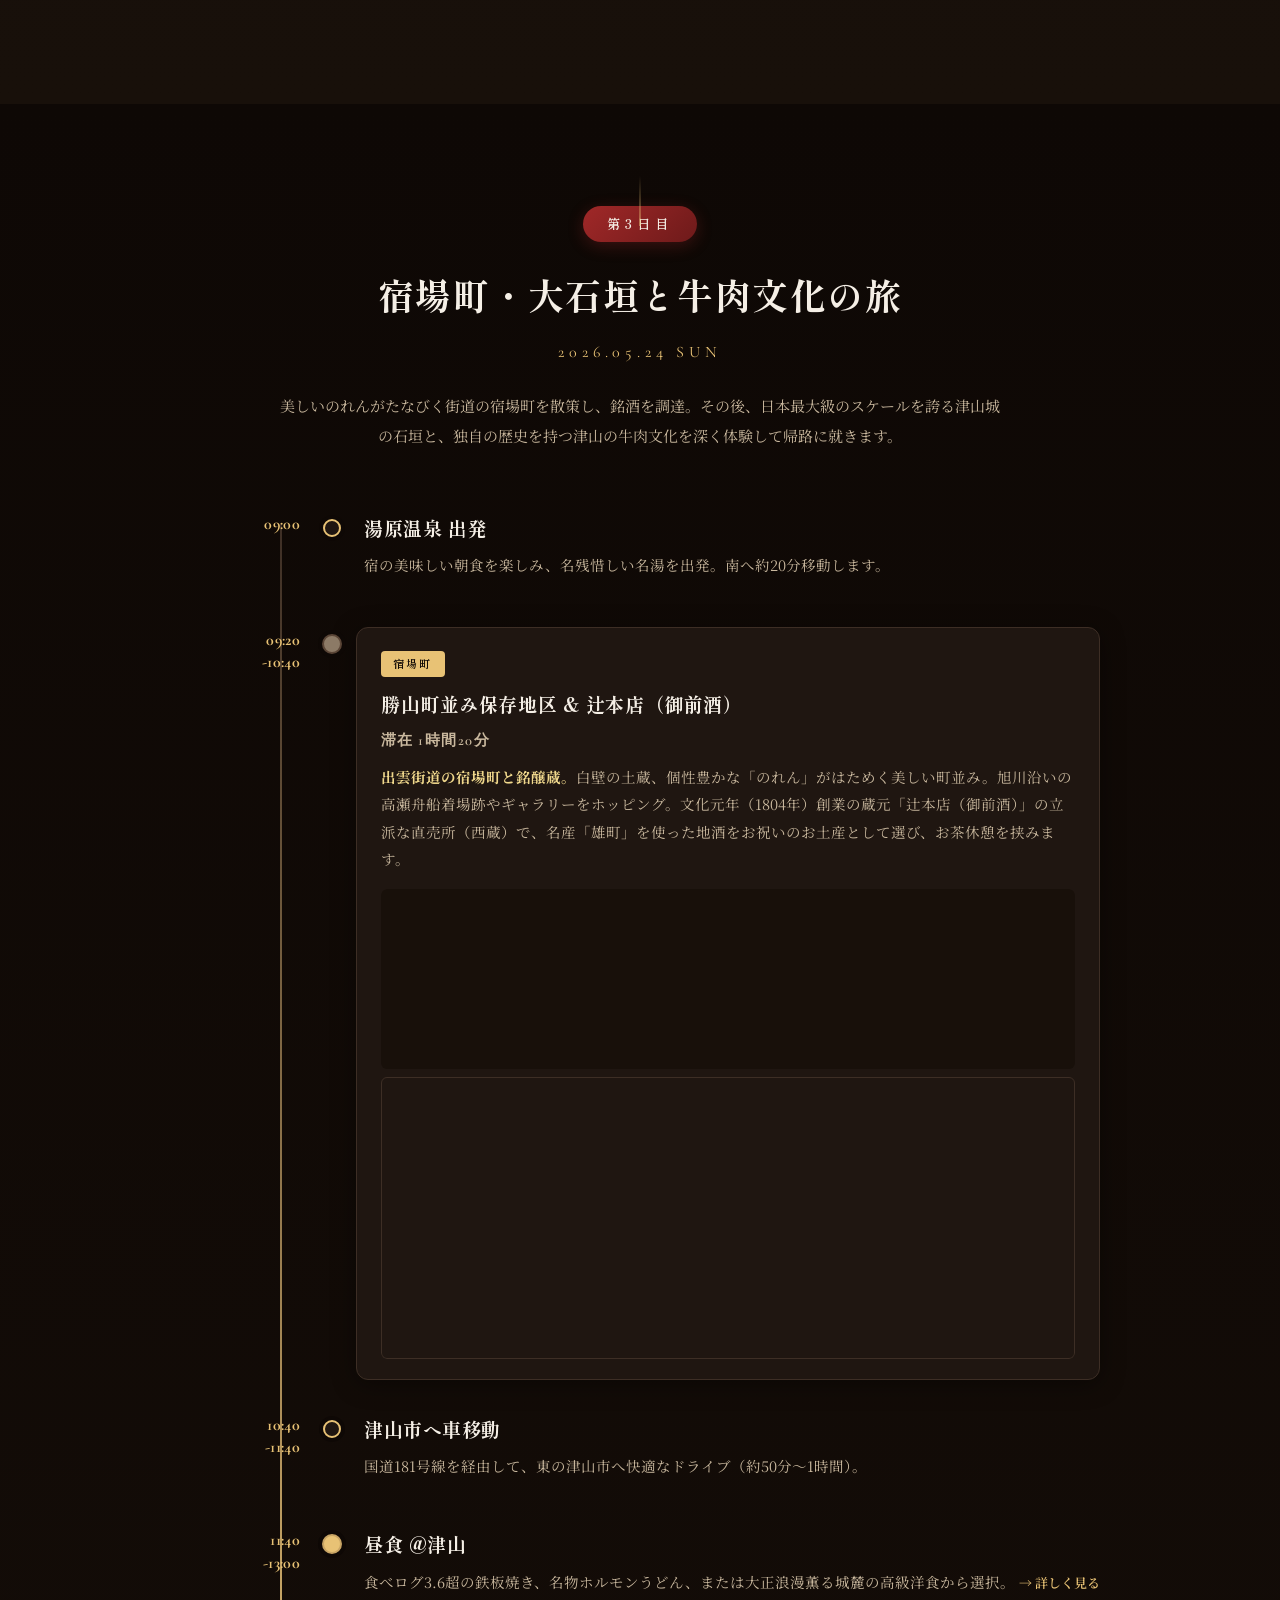
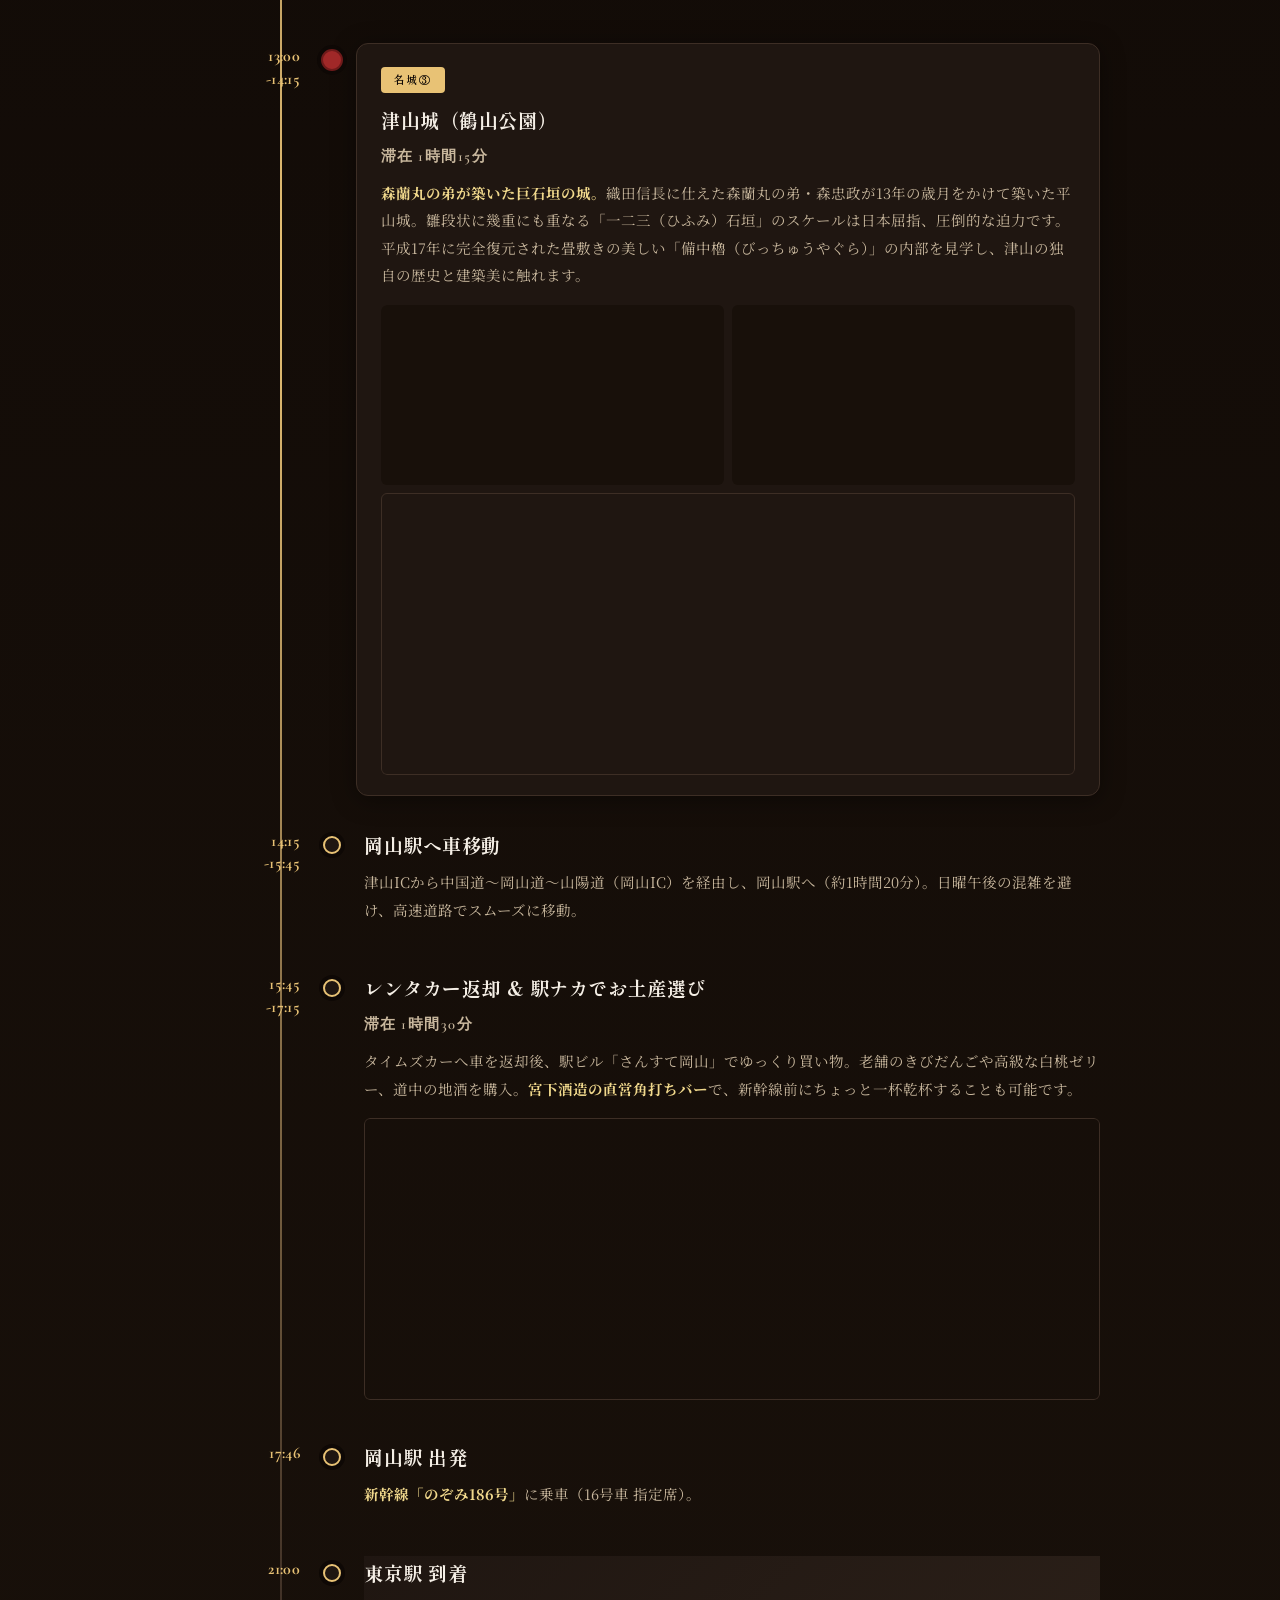
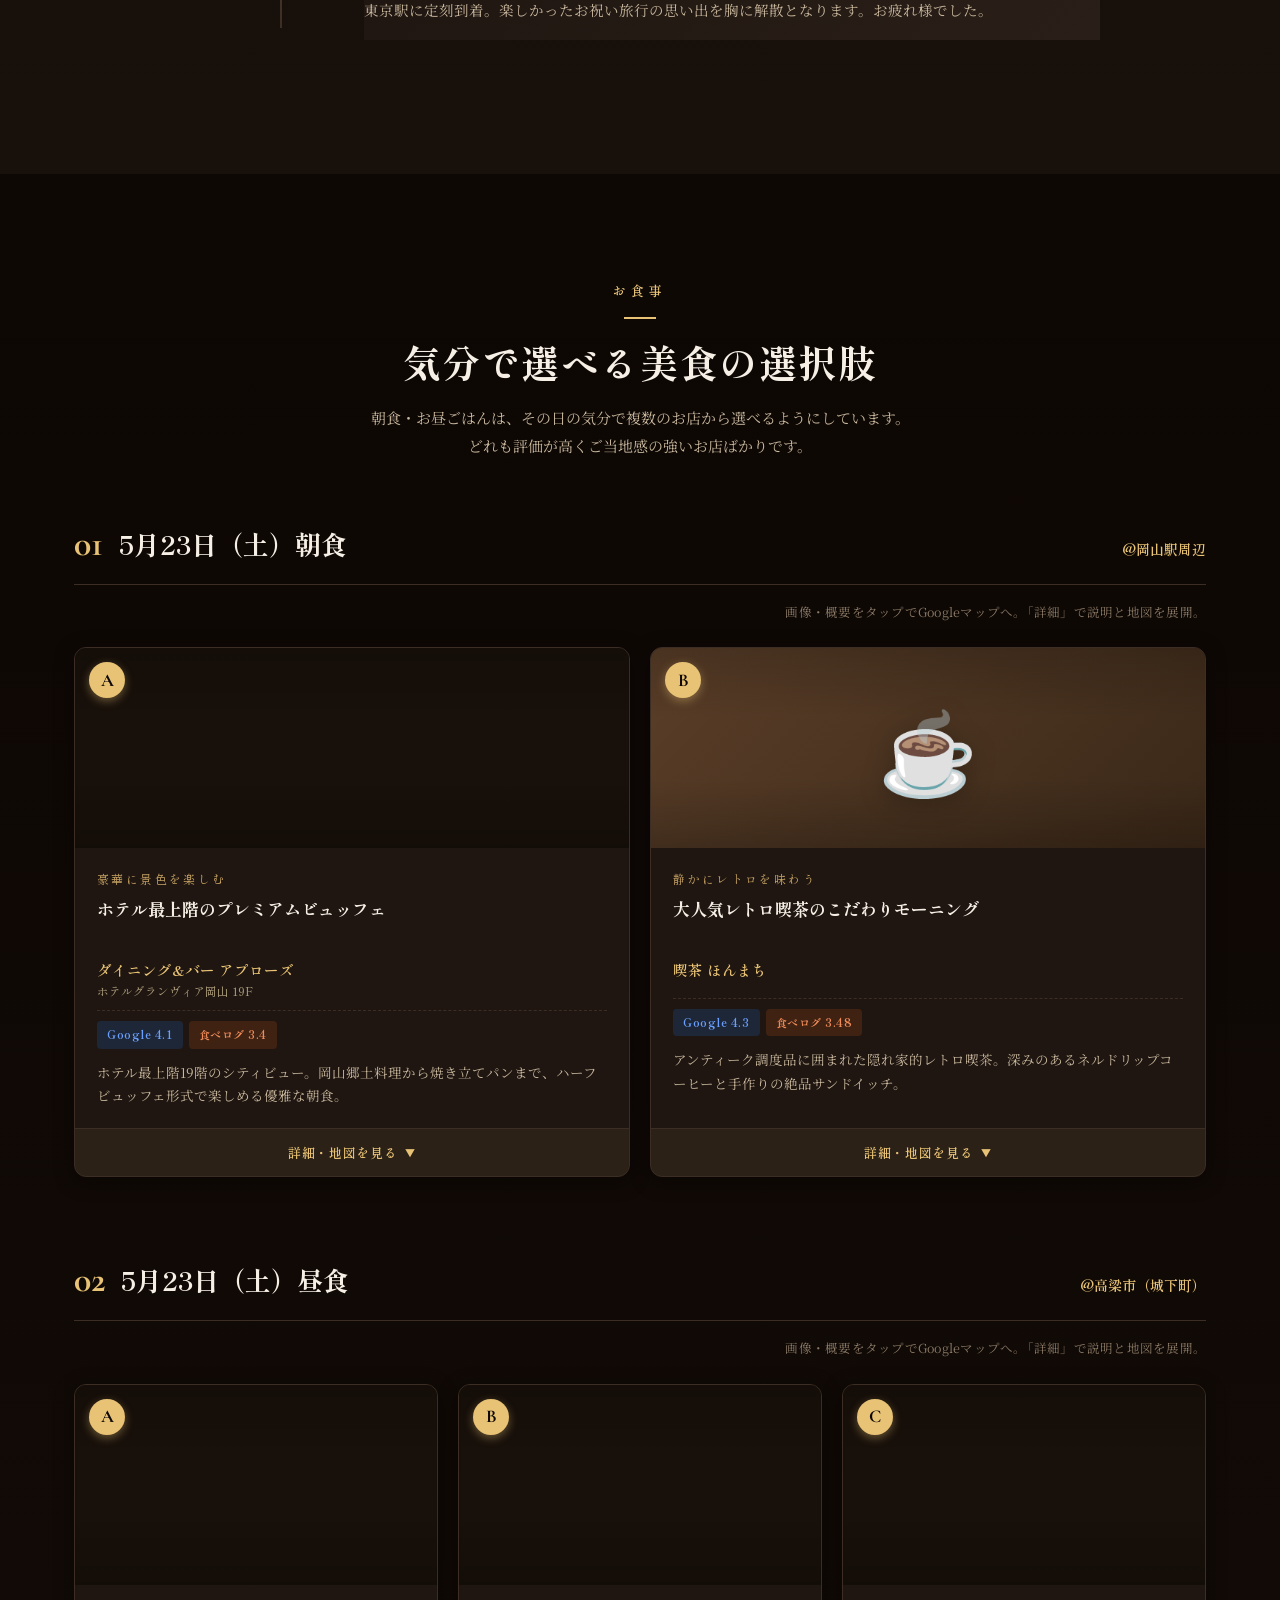
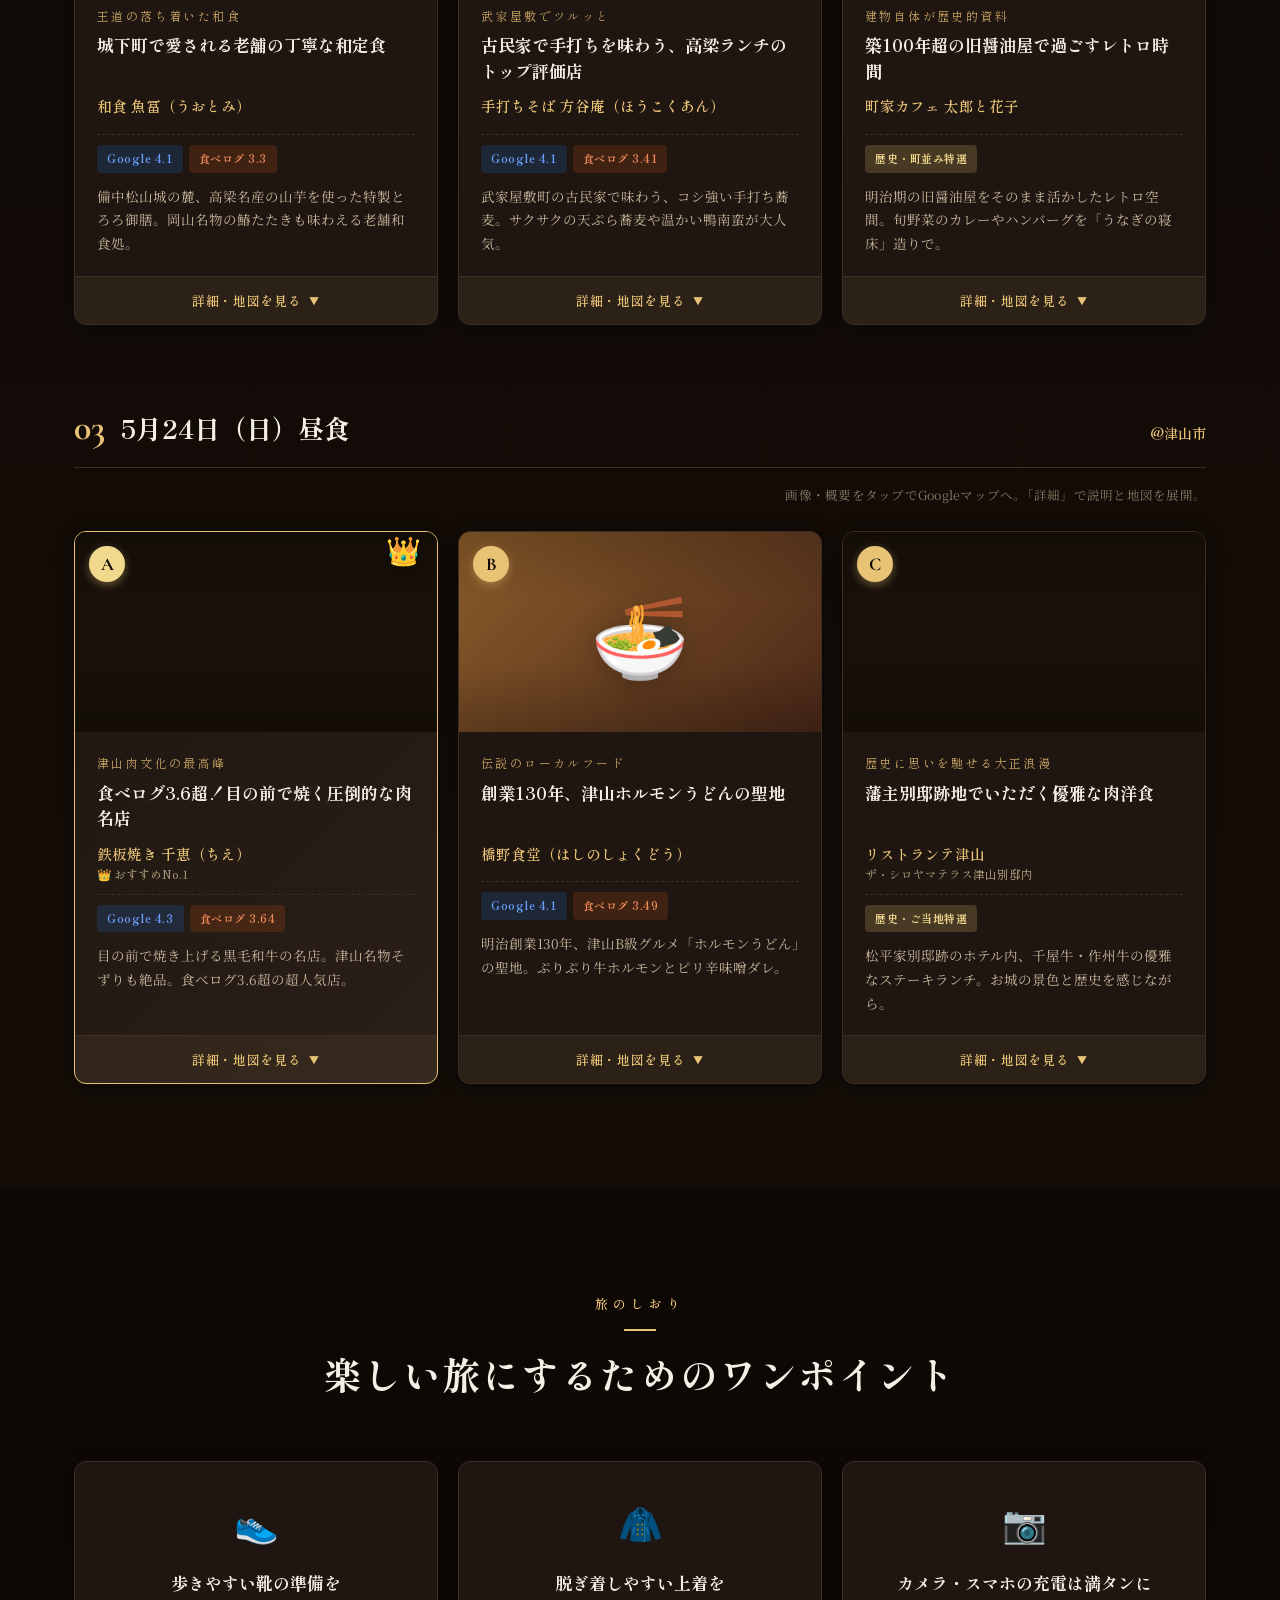
==== commit 19529425: "feat: 旅程v2に更新 — 足守を後楽園に変更、紺屋川美観地区を追加 主要変更（v2 PDFに基づく）: - タイトル: 「岡山名城と日本三名園・美作の旅」に変更 - Day 2: 足守町並み保存" ====
--- a/index.html
+++ b/index.html
@@ -3,10 +3,10 @@
 <head>
 <meta charset="UTF-8">
 <meta name="viewport" content="width=device-width, initial-scale=1.0">
-<title>祝・還暦 岡山三名城めぐりの旅 | 2026年5月22日〜24日</title>
-<meta name="description" content="2026年5月22日〜24日 岡山三名城（岡山城・備中松山城・津山城）と湯原温泉、地酒・名産を堪能する3日間の旅程">
-<meta property="og:title" content="祝・還暦 岡山三名城めぐりの旅">
-<meta property="og:description" content="岡山三名城と湯原温泉を巡る2泊3日の特別な旅">
+<title>祝・還暦 岡山名城と日本三名園・美作の旅 | 2026年5月22日〜24日</title>
+<meta name="description" content="2026年5月22日〜24日 岡山名城（岡山城・備中松山城・津山城）と日本三名園・後楽園、湯原温泉、美食を堪能する3日間の旅程">
+<meta property="og:title" content="祝・還暦 岡山名城と日本三名園・美作の旅">
+<meta property="og:description" content="岡山名城・日本三名園と湯原温泉を巡る2泊3日の特別な旅">
 <meta property="og:type" content="website">
 <link rel="icon" type="image/svg+xml" href="favicon.svg">
 <link rel="icon" type="image/png" sizes="32x32" href="favicon-32x32.png">
@@ -21,8 +21,406 @@
 <link rel="preconnect" href="https://fonts.gstatic.com" crossorigin>
 <link href="https://fonts.googleapis.com/css2?family=Noto+Serif+JP:wght@400;500;600;700;900&family=Shippori+Mincho:wght@500;600;700;800&family=Klee+One:wght@400;600&family=Cormorant+Garamond:wght@400;500;600;700&display=swap" rel="stylesheet">
 <link rel="stylesheet" href="styles.css">
+<style>
+.hero-slideshow-v3 { background:#0e0805; }
+.hero-cinema{position:absolute;inset:0;z-index:0;overflow:hidden;}
+.hero-slides{position:absolute;inset:0;}
+.hero-slide{position:absolute;inset:0;background-size:cover;background-position:center;opacity:0;transition:opacity 2s cubic-bezier(.4,0,.2,1);filter:saturate(1.08) contrast(1.04);}
+.hero-slide.is-active{opacity:1;}
+.hero-letterbox{position:absolute;left:0;right:0;background:linear-gradient(180deg, rgba(14,8,5,.95) 0%, rgba(14,8,5,.7) 80%, transparent 100%);height:80px;z-index:2;}
+.hero-letterbox-top{top:0;}
+.hero-letterbox-bottom{bottom:0;background:linear-gradient(0deg, rgba(14,8,5,.95) 0%, rgba(14,8,5,.7) 80%, transparent 100%);height:96px;display:flex;align-items:flex-end;padding:0 5%;}
+.hero-cinema-bar{width:100%;max-width:1100px;margin:0 auto;display:flex;justify-content:space-between;align-items:center;padding-bottom:24px;color:rgba(245,239,230,.95);font-family:var(--font-serif);gap:24px;flex-wrap:wrap;}
+.hero-cinema-meta{display:flex;align-items:center;gap:14px;font-size:13px;letter-spacing:.18em;animation:cinemaIn .8s ease both;}
+.hero-cinema-day{font-family:'Cormorant Garamond',serif;font-weight:600;font-size:16px;letter-spacing:.3em;color:#E8C275;}
+.hero-cinema-divider{opacity:.4;}
+.hero-cinema-place{font-weight:500;}
+.hero-cinema-progress{display:flex;align-items:center;gap:12px;font-family:'Cormorant Garamond',serif;font-size:12px;letter-spacing:.2em;color:rgba(232,194,117,.9);}
+.hero-cinema-bar-line{width:120px;height:1px;background:rgba(232,194,117,.25);overflow:hidden;}
+.hero-cinema-bar-fill{height:100%;background:#E8C275;width:0;transition:width .15s linear;}
+@keyframes cinemaIn{from{opacity:0;transform:translateY(8px);}to{opacity:1;transform:translateY(0);}}
+.hero-overlay{position:absolute;inset:0;z-index:1;background:radial-gradient(ellipse 75% 65% at 50% 48%, rgba(251,247,241,0.9) 0%, rgba(251,247,241,0.72) 50%, rgba(251,247,241,0.5) 100%), linear-gradient(180deg, rgba(251,247,241,0.55) 0%, transparent 35%, transparent 65%, rgba(251,247,241,0.6) 100%);}
+.hero-slideshow-v3 .hero-title{text-shadow:0 2px 16px rgba(255,255,255,0.7), 0 1px 2px rgba(255,255,255,0.5);}
+.hero-slideshow-v3 .hero-tag-text,.hero-slideshow-v3 .hero-meta-label,.hero-slideshow-v3 .hero-meta-value,.hero-slideshow-v3 .hero-meta-sub{text-shadow:0 1px 4px rgba(255,255,255,0.5);}
+.hero-slideshow-v3 .hero-pattern{z-index:2;opacity:.3;}
+.hero-slideshow-v3 .hero-content{position:relative;z-index:3;padding-top:60px;padding-bottom:90px;}
+.hero-slideshow-v3 .hero-scroll{display:none;}
+.hero-slideshow-v3 .hero-meta-item{background:rgba(255,255,255,.85);}
+.hero-slideshow-v3 .hero-tag{background:rgba(255,255,255,.92);}
+.hero-slideshow-v3 {
+  min-height: 100svh;
+  min-height: 100dvh;
+  height: 100svh;
+  height: 100dvh;
+  padding: 0 !important;
+  overflow: hidden;
+}
+.hero-slideshow-v3 .hero-content { width: 100%; max-width: 900px; }
+@media (max-width: 760px){
+  .hero-letterbox{height:36px;}
+  .hero-letterbox-top{background:linear-gradient(180deg, rgba(14,8,5,.9) 0%, rgba(14,8,5,.5) 70%, transparent 100%);}
+  .hero-letterbox-bottom{height:74px;padding:0 14px;background:linear-gradient(0deg, rgba(14,8,5,.95) 0%, rgba(14,8,5,.6) 75%, transparent 100%);}
+  .hero-cinema-bar{flex-direction:column;align-items:flex-start;gap:4px;padding-bottom:10px;max-width:none;}
+  .hero-cinema-meta{font-size:10px;gap:6px;letter-spacing:.1em;flex-wrap:wrap;}
+  .hero-cinema-day{font-size:11px;letter-spacing:.22em;}
+  .hero-cinema-progress{font-size:9.5px;letter-spacing:.15em;gap:8px;width:100%;justify-content:flex-start;}
+  .hero-cinema-bar-line{width:100%;max-width:200px;flex:1;}
+  .hero-slideshow-v3 .hero-content{
+    padding: 48px 18px 84px !important;
+    display: flex;
+    flex-direction: column;
+    justify-content: center;
+    align-items: center;
+    min-height: 100%;
+  }
+  .hero-slideshow-v3 .hero-tag{margin-bottom:12px;padding:4px 14px;}
+  .hero-slideshow-v3 .hero-tag-mark{width:22px;height:22px;font-size:12px;}
+  .hero-slideshow-v3 .hero-tag-text{font-size:10.5px;letter-spacing:.22em;}
+  .hero-slideshow-v3 .hero-title{
+    font-size: clamp(20px, 5.8vw, 28px);
+    line-height: 1.35;
+    margin-bottom: 14px;
+    letter-spacing: 0.04em;
+  }
+  .hero-slideshow-v3 .hero-divider{ margin-bottom: 14px; }
+  .hero-slideshow-v3 .hero-divider-line{width:36px;}
+  .hero-slideshow-v3 .hero-meta{
+    gap: 6px;
+    margin-bottom: 14px;
+    flex-direction: column;
+    width: 100%;
+    max-width: 380px;
+  }
+  .hero-slideshow-v3 .hero-meta-item{
+    padding: 8px 14px;
+    min-width: 0;
+    width: 100%;
+    flex: 0 0 auto;
+  }
+  .hero-slideshow-v3 .hero-meta-label{font-size:9.5px;margin-bottom:2px;}
+  .hero-slideshow-v3 .hero-meta-value{font-size:13px;}
+  .hero-slideshow-v3 .hero-meta-sub{font-size:10.5px;}
+  .hero-slideshow-v3 .hero-countdown{
+    padding: 12px 24px;
+  }
+  .hero-slideshow-v3 .countdown-label{
+    font-size: 10px;
+    margin-bottom: 6px;
+    letter-spacing: 0.2em;
+  }
+  .hero-slideshow-v3 .countdown-numbers{gap:10px;}
+  .hero-slideshow-v3 .countdown-value{
+    font-size: clamp(24px, 6.5vw, 32px);
+  }
+  .hero-slideshow-v3 .countdown-unit{font-size:10px;}
+  .hero-slideshow-v3 .countdown-item{gap:3px;}
+}
+@media (max-height: 700px) and (max-width: 760px){
+  /* Even tighter for short screens (iPhone SE etc.) */
+  .hero-slideshow-v3 .hero-content{padding: 42px 18px 78px !important;}
+  .hero-slideshow-v3 .hero-meta{
+    flex-direction: row;
+    flex-wrap: wrap;
+    max-width: none;
+  }
+  .hero-slideshow-v3 .hero-meta-item{flex: 1 1 100%;padding:6px 12px;}
+  .hero-slideshow-v3 .hero-meta-value{font-size:12px;}
+  .hero-slideshow-v3 .hero-title{font-size: clamp(18px, 5.2vw, 24px);margin-bottom:10px;}
+  .hero-slideshow-v3 .hero-divider{display:none;}
+  .hero-slideshow-v3 .hero-countdown{padding: 10px 20px;}
+  .hero-slideshow-v3 .countdown-value{font-size:22px;}
+}
+@media (max-width: 420px){
+  .hero-cinema-place{display:block;font-size:10px;}
+  .hero-cinema-divider{display:none;}
+}
+
+/* ==== Opening Animation ==== */
+.opening{position:fixed;inset:0;z-index:9999;background:#0E0805;display:flex;align-items:center;justify-content:center;overflow:hidden;cursor:pointer;}
+.opening.is-leaving{transition:opacity 1s ease;opacity:0;pointer-events:none;}
+.opening.is-removed{display:none;}
+.opening-letterbox{position:absolute;left:0;right:0;height:50%;background:#0E0805;z-index:2;}
+.opening-letterbox-top{top:0;animation:lbTop 1.2s cubic-bezier(.7,0,.3,1) 2.6s forwards;}
+.opening-letterbox-bottom{bottom:0;animation:lbBottom 1.2s cubic-bezier(.7,0,.3,1) 2.6s forwards;}
+@keyframes lbTop{to{transform:translateY(-100%);}}
+@keyframes lbBottom{to{transform:translateY(100%);}}
+.opening-content{position:relative;z-index:3;text-align:center;color:#F5EFE6;}
+.opening-mark-wrap{display:flex;align-items:center;justify-content:center;gap:24px;}
+.opening-mark-line{height:1px;background:linear-gradient(90deg, transparent, #E8C275 50%, transparent);width:0;display:block;}
+.opening-mark-line-l{animation:lineDrawL 1.3s cubic-bezier(.7,0,.3,1) .3s forwards;}
+.opening-mark-line-r{animation:lineDrawR 1.3s cubic-bezier(.7,0,.3,1) .3s forwards;}
+@keyframes lineDrawL{to{width:90px;}}
+@keyframes lineDrawR{to{width:90px;}}
+.opening-symbol{font-family:'Shippori Mincho','Noto Serif JP',serif;font-size:clamp(72px,14vw,128px);color:#E8C275;line-height:1;opacity:0;transform:scale(.85);animation:symbolIn 1.4s cubic-bezier(.4,0,.2,1) .4s forwards;text-shadow:0 0 40px rgba(232,194,117,.4);font-weight:700;}
+@keyframes symbolIn{to{opacity:1;transform:scale(1);}}
+.opening-label{font-family:'Shippori Mincho','Noto Serif JP',serif;font-size:clamp(22px,3.6vw,32px);letter-spacing:.45em;margin-top:30px;padding-left:.45em;opacity:0;transform:translateY(12px);animation:fadeUp 1s ease 1.1s forwards;}
+.opening-sub{font-family:'Cormorant Garamond',serif;font-size:clamp(10px,1.5vw,13px);letter-spacing:.5em;color:rgba(232,194,117,.7);margin-top:18px;padding-left:.5em;opacity:0;transform:translateY(8px);animation:fadeUp 1s ease 1.5s forwards;}
+@keyframes fadeUp{to{opacity:1;transform:translateY(0);}}
+.opening-skip{position:absolute;bottom:32px;right:32px;font-family:'Cormorant Garamond',serif;font-size:11px;letter-spacing:.3em;color:rgba(245,239,230,.4);z-index:4;opacity:0;animation:fadeUp .6s ease 2s forwards;}
+.opening.is-leaving .opening-content{opacity:0;transition:opacity .5s ease;}
+body.opening-active{overflow:hidden;}
+@media (max-width: 600px){
+  .opening-mark-wrap{gap:16px;}
+  .opening-mark-line-l,.opening-mark-line-r{animation-name:lineDrawSm;}
+  @keyframes lineDrawSm{to{width:50px;}}
+  .opening-label{margin-top:22px;letter-spacing:.35em;}
+  .opening-sub{margin-top:14px;letter-spacing:.4em;}
+  .opening-skip{bottom:20px;right:20px;font-size:10px;}
+}
+
+/* ========================================
+   V3.1: Dark Cinematic Theme
+   ベース: 漆黒、アクセント: 金、ハイライト: 朱赤
+======================================== */
+:root {
+  --color-bg: #0E0805;
+  --color-bg-cream: #18100A;
+  --color-bg-paper: #1F1611;
+  --color-text: #F5EFE6;
+  --color-text-soft: #C9B89E;
+  --color-text-muted: #8C7A66;
+  --color-accent: #E8C275;
+  --color-accent-deep: #C8A464;
+  --color-accent-light: #F0D88C;
+  --color-gold: #E8C275;
+  --color-gold-deep: #C8A464;
+  --color-gold-light: #F0D88C;
+  --color-ink: #F5EFE6;
+  --color-line: #3D2E25;
+  --color-line-soft: #28201A;
+  --color-shadow: rgba(0,0,0,0.4);
+  --color-shadow-deep: rgba(0,0,0,0.7);
+}
+body { background: #0E0805; color: #F5EFE6; }
+.seigaiha-bg {
+  background-color: #0E0805;
+  background-image: radial-gradient(circle at 1px 1px, rgba(232,194,117,0.06) 1px, transparent 0);
+}
+
+/* Navigation */
+.nav { background: rgba(14,8,5,0.92); border-bottom: 1px solid rgba(232,194,117,0.15); }
+.nav-logo { color: #F5EFE6; }
+.nav-list a { color: #C9B89E; }
+.nav-list a:hover { background: #E8C275; color: #0E0805; }
+.nav-toggle span { background: #F5EFE6; }
+@media (max-width: 900px) {
+  .nav-list { background: rgba(14,8,5,0.98); border-bottom: 1px solid rgba(232,194,117,0.15); }
+}
+
+/* Hero overlay: dark cinematic */
+.hero-overlay {
+  background:
+    radial-gradient(ellipse 80% 70% at 50% 48%, rgba(14,8,5,0.55) 0%, rgba(14,8,5,0.4) 50%, rgba(14,8,5,0.25) 100%),
+    linear-gradient(180deg, rgba(14,8,5,0.65) 0%, rgba(14,8,5,0.3) 35%, rgba(14,8,5,0.4) 65%, rgba(14,8,5,0.85) 100%) !important;
+}
+.hero-slideshow-v3 .hero-title { text-shadow: 0 4px 24px rgba(0,0,0,0.85), 0 1px 3px rgba(0,0,0,0.6) !important; color: #F5EFE6 !important; }
+.hero-slideshow-v3 .hero-meta-item { background: rgba(20,13,8,0.78) !important; border-color: rgba(232,194,117,0.2); backdrop-filter: blur(8px); }
+.hero-slideshow-v3 .hero-tag { background: rgba(20,13,8,0.85) !important; border-color: rgba(232,194,117,0.3); }
+.hero-slideshow-v3 .hero-tag-text,
+.hero-slideshow-v3 .hero-meta-label,
+.hero-slideshow-v3 .hero-meta-value,
+.hero-slideshow-v3 .hero-meta-sub { text-shadow: 0 1px 3px rgba(0,0,0,0.5) !important; }
+.hero-tag-text { color: #E8C275; }
+.hero-title-sub { color: #E8C275; }
+.hero-meta-label { color: #E8C275; }
+.hero-meta-value { color: #F5EFE6; }
+.hero-meta-sub { color: #A89878; }
+.hero-countdown { background: linear-gradient(135deg, #A02828 0%, #6E1A1A 100%); color: #F5EFE6; box-shadow: 0 10px 40px rgba(160,40,40,0.4); }
+
+/* Cinema bar */
+.hero-cinema-bar { color: rgba(245,239,230,0.95); }
+.hero-cinema-day { color: #E8C275; }
+
+/* Section common */
+.section-number { color: #E8C275; }
+.section-number::after { background: #E8C275; }
+.section-title { color: #F5EFE6; }
+.section-subtitle { color: #C9B89E; }
+
+/* Highlights */
+.highlights-section { background: linear-gradient(180deg, transparent, rgba(232,194,117,0.04)); }
+.highlight-card { background: #1F1611; border-color: #3D2E25; color: inherit; }
+.highlight-body h3 { color: #F5EFE6; }
+.highlight-body p { color: #C9B89E; }
+.highlight-tag { background: #E8C275; color: #0E0805; }
+.highlight-link-icon { color: #E8C275; }
+.highlight-link-label { color: #E8C275; border-color: #E8C275; }
+.highlight-card:hover .highlight-link-label { background: #E8C275; color: #0E0805; }
+
+/* Bookings */
+.bookings { background: linear-gradient(180deg, #18100A 0%, transparent 100%); }
+.booking-card { background: #1F1611; border-color: #3D2E25; }
+.booking-card-highlight { background: linear-gradient(135deg, #1F1611 0%, #2A1F18 100%); }
+.booking-card-title { color: #F5EFE6; }
+.booking-card-label { color: #8C7A66; }
+.booking-card-body { color: #C9B89E; }
+.booking-card-head { border-bottom-color: #3D2E25; }
+.booking-route { background: rgba(14,8,5,0.55); }
+.route-time { color: #E8C275; }
+.route-name { color: #F5EFE6; }
+.route-line { background: #3D2E25; }
+.booking-status { background: rgba(232,194,117,0.15); color: #E8C275; }
+.booking-card::before { background: linear-gradient(180deg, #E8C275, #A02828); }
+.booking-card-highlight::before { background: linear-gradient(180deg, #A02828, #6E1A1A); }
+
+/* Route map */
+.route-section { background: linear-gradient(180deg, transparent, rgba(232,194,117,0.05) 50%, transparent); }
+.route-map { background: #1F1611; border-color: #3D2E25; }
+.route-city { background: #1F1611; border-color: #E8C275; color: #F5EFE6; box-shadow: 0 2px 12px rgba(0,0,0,0.5); }
+.route-city-day { color: #E8C275; }
+.route-city-arrow { color: #E8C275; }
+
+/* Day sections */
+.day-1, .day-2, .day-3 { background: linear-gradient(180deg, #0E0805 0%, #18100A 100%); }
+.day-header::before { background: linear-gradient(180deg, transparent, #E8C275); }
+.day-header-tag { background: linear-gradient(135deg, #A02828, #6E1A1A); color: #F5EFE6; box-shadow: 0 4px 16px rgba(160,40,40,0.3); }
+.day-header-title { color: #F5EFE6; }
+.day-header-date { color: #E8C275; }
+.day-intro { color: #C9B89E; }
+
+/* Timeline */
+.timeline::before { background: linear-gradient(180deg, #3D2E25 0%, #E8C275 50%, #3D2E25 100%); }
+.timeline-marker::before { background: #1F1611; border-color: #E8C275; box-shadow: 0 0 0 4px #0E0805; }
+.timeline-marker-castle::before { background: #A02828; border-color: #6E1A1A; }
+.timeline-marker-food::before { background: #E8C275; border-color: #C8A464; }
+.timeline-marker-onsen::before { background: #4A8DAC; border-color: #2E6B8A; }
+.timeline-marker-history::before { background: #8C7A66; border-color: #5A4536; }
+.timeline-marker-hotel::before { background: #6B8E4E; border-color: #4A6B2E; }
+.timeline-time { color: #E8C275; }
+.timeline-title { color: #F5EFE6; }
+.timeline-stay { color: #C8A464; }
+.timeline-content p { color: #C9B89E; }
+.timeline-content strong { color: #F0D88C; }
+.timeline-highlight .timeline-content { background: #1F1611; border-color: #3D2E25; box-shadow: 0 4px 24px rgba(0,0,0,0.4); }
+.timeline-finale .timeline-content { background: linear-gradient(135deg, #1F1611 0%, #2A1F18 100%); border-color: #E8C275; }
+.timeline-badge { background: #E8C275; color: #0E0805; }
+.inline-link { color: #E8C275; }
+.inline-link:hover { color: #F0D88C; }
+.location-map { border-color: #3D2E25; }
+
+/* Food section */
+.food-section { background: linear-gradient(180deg, transparent, rgba(232,194,117,0.03)); }
+.food-block-head { border-bottom-color: #3D2E25; }
+.food-block-number { color: #E8C275; }
+.food-block-title { color: #F5EFE6; }
+.food-block-location { color: #E8C275; }
+.food-block-hint { color: #8C7A66; }
+.food-card { background: #1F1611; border-color: #3D2E25; }
+.food-card-top { background: linear-gradient(135deg, #1F1611 0%, #2A1F18 100%); border-color: #E8C275; }
+.food-card-summary[data-clickable="true"]:hover { background: rgba(232,194,117,0.05); }
+.food-card-summary[data-clickable="true"]::after { background: rgba(232,194,117,0.9); color: #0E0805; }
+.food-card-letter { background: #E8C275; color: #0E0805; box-shadow: 0 3px 10px rgba(232,194,117,0.4); }
+.food-card-top .food-card-letter { background: #F0D88C; }
+.food-card-tagline { color: #C8A464; }
+.food-card-title { color: #F5EFE6; }
+.food-card-shop { color: #E8C275; border-bottom-color: #3D2E25; }
+.food-card-shop small { color: #A89878; }
+.rating-badge.google { background: rgba(26,115,232,0.18); color: #6BA0FF; }
+.rating-badge.tabelog { background: rgba(214,90,27,0.18); color: #F08C5A; }
+.rating-badge.feature { background: rgba(232,194,117,0.2); color: #F0D88C; }
+.food-card-brief { color: #C9B89E; }
+.food-card-desc { color: #C9B89E; }
+.food-card-rec { background: rgba(14,8,5,0.6); border-left-color: #E8C275; color: #F5EFE6; }
+.food-card-rec strong { color: #F0D88C; }
+.food-card-toggle { background: rgba(232,194,117,0.06); border-top-color: #3D2E25; color: #E8C275; }
+.food-card-toggle:hover { background: rgba(232,194,117,0.16); }
+.food-card-toggle-icon { color: #E8C275; }
+.food-card-map { border-color: #3D2E25; }
+.food-card-photo { background-color: #18100A; }
+.food-card-photo-placeholder.food-photo-coffee { background: linear-gradient(135deg, #5A3E28 0%, #3A2818 100%); }
+.food-card-photo-placeholder.food-photo-noodle { background: linear-gradient(135deg, #8B5C2A 0%, #4A2818 100%); }
+.food-card-image { background-color: #18100A; }
+
+/* Amenity */
+.amenity-section { background: linear-gradient(180deg, transparent, rgba(232,194,117,0.04)); }
+.amenity-card { background: #1F1611; border-color: #3D2E25; }
+.amenity-card::before { background: linear-gradient(90deg, #E8C275, #A02828); }
+.amenity-card-ryokan::before { background: linear-gradient(90deg, #4A8DAC, #2E6B8A); }
+.amenity-card-day { color: #E8C275; }
+.amenity-card-title { color: #F5EFE6; }
+.amenity-card-room { color: #8C7A66; }
+.amenity-card-head { border-bottom-color: #3D2E25; }
+.amenity-group-title { color: #F0D88C; border-left-color: #E8C275; }
+.amenity-list li { color: #C9B89E; }
+.amenity-list li::before { color: #E8C275; }
+.amenity-card-link { background: #E8C275; color: #0E0805; }
+.amenity-card-link:hover { background: #F0D88C; color: #0E0805; }
+.amenity-card-ryokan .amenity-card-link { background: #5BA0C2; color: #0E0805; }
+.amenity-card-ryokan .amenity-card-link:hover { background: #7BB8D8; color: #0E0805; }
+.amenity-tip { background: linear-gradient(135deg, #1F1611 0%, #2A1F18 100%); border-color: #E8C275; }
+.amenity-tip p { color: #F5EFE6; }
+
+/* Tips */
+.tips-section { background: linear-gradient(180deg, transparent, rgba(232,194,117,0.03)); }
+.tips-card { background: #1F1611; border-color: #3D2E25; }
+.tips-card-title { color: #F5EFE6; }
+.tips-card-text { color: #C9B89E; }
+
+/* Closing */
+.closing-message { padding: 40px 20px; }
+.closing-frame { background: linear-gradient(135deg, #1F1611 0%, #2A1F18 100%); border-color: #E8C275; box-shadow: 0 16px 60px rgba(0,0,0,0.5); }
+.closing-frame::before, .closing-frame::after { border-color: #E8C275; }
+.closing-symbol { color: #E8C275; text-shadow: 0 0 30px rgba(232,194,117,0.4); }
+.closing-title { color: #F5EFE6; }
+.closing-text { color: #C9B89E; }
+.closing-divider span:not(.closing-divider-mark) { background: #E8C275; }
+.closing-divider-mark { color: #E8C275; }
+
+/* Footer */
+.footer { background: linear-gradient(135deg, #0E0805 0%, #000000 100%); border-top: 1px solid rgba(232,194,117,0.15); }
+.footer-logo-sub { color: rgba(232,221,208,0.6); }
+
+/* Back to top */
+.back-to-top { background: #E8C275; color: #0E0805; box-shadow: 0 4px 16px rgba(232,194,117,0.4); }
+.back-to-top:hover { background: #F0D88C; color: #0E0805; }
+
+/* Generic hover */
+.highlight-card:hover, .booking-card:hover, .food-card:hover, .tips-card:hover, .amenity-card:hover {
+  box-shadow: 0 12px 40px rgba(0,0,0,0.6);
+  border-color: rgba(232,194,117,0.35);
+}
+
+/* Anchor link hover */
+a:hover { color: #F0D88C; }
+
+
+
+/* 寿マーク: 赤い丸 + 金色の文字 */
+.nav-logo-mark {
+  background: radial-gradient(circle at 30% 30%, #C44E4E 0%, #A02828 60%, #7A1F1F 100%) !important;
+  color: #E8C275 !important;
+  border: 1px solid rgba(232, 194, 117, 0.35);
+  box-shadow: 0 2px 12px rgba(160, 40, 40, 0.45), inset 0 0 8px rgba(80, 15, 15, 0.3);
+  font-weight: 800;
+}
+.footer-logo-mark {
+  background: radial-gradient(circle at 30% 30%, #C44E4E 0%, #A02828 60%, #7A1F1F 100%) !important;
+  color: #E8C275 !important;
+  border: 1px solid rgba(232, 194, 117, 0.4);
+  box-shadow: 0 4px 18px rgba(160, 40, 40, 0.5), inset 0 0 10px rgba(80, 15, 15, 0.3);
+  font-weight: 800;
+}
+
+</style>
 </head>
 <body>
+
+<!-- Opening Animation -->
+<div class="opening" id="opening" aria-hidden="true">
+  <div class="opening-letterbox opening-letterbox-top"></div>
+  <div class="opening-letterbox opening-letterbox-bottom"></div>
+  <div class="opening-content">
+    <div class="opening-mark-wrap">
+      <span class="opening-mark-line opening-mark-line-l"></span>
+      <span class="opening-symbol">寿</span>
+      <span class="opening-mark-line opening-mark-line-r"></span>
+    </div>
+    <div class="opening-label">祝　還暦</div>
+    <div class="opening-sub">OKAYAMA  ·  MAY  2026</div>
+  </div>
+  <div class="opening-skip">クリックでスキップ</div>
+</div>
+
 
 <div class="seigaiha-bg" aria-hidden="true"></div>
 
@@ -47,7 +445,34 @@
   </div>
 </nav>
 
-<header id="top" class="hero">
+<header id="top" class="hero hero-slideshow-v3">
+  <div class="hero-cinema">
+    <div class="hero-slides">
+      <div class="hero-slide is-active" data-day="DAY 2" data-place="備中松山城 — 天空の城" style="background-image: url('https://commons.wikimedia.org/wiki/Special:FilePath/Bitchu_Matsuyama_Castle_1.JPG');"></div>
+      <div class="hero-slide" data-day="DAY 2" data-place="岡山城 — 烏城" style="background-image: url('https://commons.wikimedia.org/wiki/Special:FilePath/Okayama_castle.jpg');"></div>
+      <div class="hero-slide" data-day="DAY 3" data-place="津山城 — 巨石垣" style="background-image: url('https://commons.wikimedia.org/wiki/Special:FilePath/Tsuyama_Castle_Bitchuu-yagura.jpg');"></div>
+      <div class="hero-slide" data-day="DAY 2" data-place="湯原温泉 八景" style="background-image: url('https://hakkei-yubara.jp/wp-content/themes/mymedia/images/english/thumb_movie_pv_long01.jpg');"></div>
+      <div class="hero-slide" data-day="DAY 2" data-place="後楽園 — 日本三名園" style="background-image: url('https://commons.wikimedia.org/wiki/Special:FilePath/Okayama_Korakuen_Garden01.jpg');"></div>
+      <div class="hero-slide" data-day="DAY 3" data-place="勝山町並み 保存地区" style="background-image: url('https://commons.wikimedia.org/wiki/Special:FilePath/Mimasaka_Katsuyama_-01.jpg');"></div>
+    </div>
+    <div class="hero-letterbox hero-letterbox-top"></div>
+    <div class="hero-letterbox hero-letterbox-bottom">
+      <div class="hero-cinema-bar">
+        <div class="hero-cinema-meta">
+          <span class="hero-cinema-day" id="hero-day">DAY 2</span>
+          <span class="hero-cinema-divider">/</span>
+          <span class="hero-cinema-place" id="hero-place">備中松山城 — 天空の城</span>
+        </div>
+        <div class="hero-cinema-progress">
+          <span class="hero-cinema-count" id="hero-count">01 / 06</span>
+          <div class="hero-cinema-bar-line">
+            <div class="hero-cinema-bar-fill" id="hero-bar"></div>
+          </div>
+        </div>
+      </div>
+    </div>
+  </div>
+  <div class="hero-overlay"></div>
   <div class="hero-pattern"></div>
   <div class="hero-content">
     <div class="hero-tag">
@@ -55,8 +480,8 @@
       <span class="hero-tag-text">還暦記念旅行</span>
     </div>
     <h1 class="hero-title">
-      <span class="hero-title-main">岡山三名城めぐりと</span>
-      <span class="hero-title-sub">地酒・名湯堪能の旅</span>
+      <span class="hero-title-main">岡山名城と日本三名園</span>
+      <span class="hero-title-sub">美作の名湯・美食の旅</span>
     </h1>
     <div class="hero-divider">
       <span class="hero-divider-line"></span>
@@ -72,7 +497,7 @@
       <div class="hero-meta-item">
         <span class="hero-meta-label">行き先</span>
         <span class="hero-meta-value">岡山県</span>
-        <span class="hero-meta-sub">岡山 → 高梁 → 湯原 → 勝山 → 津山</span>
+        <span class="hero-meta-sub">岡山城・後楽園 → 高梁 → 湯原 → 勝山 → 津山</span>
       </div>
       <div class="hero-meta-item">
         <span class="hero-meta-label">交通</span>
@@ -101,7 +526,7 @@
     <div class="section-header">
       <span class="section-number">旅のしおり</span>
       <h2 class="section-title">この旅のハイライト</h2>
-      <p class="section-subtitle">岡山が誇る三つの名城と、北部の名湯、城下町の銘酒。<br>歴史と美食、ゆったりと流れる時間を3日間かけて楽しむ旅です。</p>
+      <p class="section-subtitle">岡山が誇る三つの名城と、日本三名園・後楽園、北部の名湯。<br>歴史と美食、ゆったりと流れる時間を3日間かけて楽しむ旅です。</p>
     </div>
     <div class="highlights-grid">
       <a class="highlight-card" href="https://okayama-castle.jp/" target="_blank" rel="noopener noreferrer">
@@ -113,6 +538,15 @@
           <span class="highlight-link-label">公式サイトへ</span>
         </div>
       </a>
+      <a class="highlight-card" href="https://www.okayama-korakuen.jp/" target="_blank" rel="noopener noreferrer">
+        <div class="highlight-image" style="background-image: url('https://commons.wikimedia.org/wiki/Special:FilePath/Okayama_Korakuen_Garden01.jpg');"></div>
+        <div class="highlight-body">
+          <div class="highlight-tag">日本三名園</div>
+          <h3>岡山後楽園<span class="highlight-link-icon" aria-hidden="true">↗</span></h3>
+          <p>江戸藩主・池田綱政が造営した広大な大名庭園。岡山城を借景にした美しい池と芝生は圧倒的な美しさ。</p>
+          <span class="highlight-link-label">公式サイトへ</span>
+        </div>
+      </a>
       <a class="highlight-card" href="https://www.bitchumatsuyamacastle.jp/" target="_blank" rel="noopener noreferrer">
         <div class="highlight-image" style="background-image: url('https://commons.wikimedia.org/wiki/Special:FilePath/Bitchu_Matsuyama_Castle_1.JPG');"></div>
         <div class="highlight-body">
@@ -154,7 +588,7 @@
     </div>
     <div class="route-map">
       <iframe
-        src="https://maps.google.com/maps?saddr=岡山駅&daddr=34.6652,133.9361(岡山城)+to:34.7385,133.8225(足守)+to:34.8091,133.6223(備中松山城)+to:35.2011,133.7320(湯原温泉八景)+to:35.0938,133.6868(勝山町並み)+to:35.0628,134.0050(津山城)+to:岡山駅&hl=ja&output=embed"
+        src="https://maps.google.com/maps?saddr=岡山駅&daddr=34.6652,133.9361(岡山城)+to:34.6680,133.9356(後楽園)+to:34.8091,133.6223(備中松山城)+to:35.2011,133.7320(湯原温泉八景)+to:35.0938,133.6868(勝山町並み)+to:35.0628,134.0050(津山城)+to:岡山駅&hl=ja&output=embed"
         width="100%"
         height="500"
         style="border:0;"
@@ -168,9 +602,9 @@
       <div class="route-city-arrow">→</div>
       <div class="route-city"><span class="route-city-day">DAY2</span>岡山城</div>
       <div class="route-city-arrow">→</div>
-      <div class="route-city">足守</div>
+      <div class="route-city">後楽園</div>
       <div class="route-city-arrow">→</div>
-      <div class="route-city">高梁<br>備中松山城</div>
+      <div class="route-city">高梁<br>備中松山城<br>紺屋川</div>
       <div class="route-city-arrow">→</div>
       <div class="route-city">湯原温泉</div>
       <div class="route-city-arrow">→</div>
@@ -253,7 +687,7 @@
       <h2 class="day-header-title">名城・武家屋敷と名湯の旅</h2>
       <p class="day-header-date">2026.05.23 SAT</p>
       <p class="day-intro">
-        朝一番から万全の体力で、岡山の象徴である烏城から、ねねゆかりの陣屋町、そして日本唯一の現存山城天守へと挑む、旅のハイライトとなる1日です。
+        午前中は移動を最小限に抑え、岡山が誇る二大名所（岡山城・後楽園）をじっくり散策。午後は日本唯一の現存山城天守へ挑み、麓の美しい川並みと武家屋敷を堪能して温泉へ向かう、大充実のコースです。
       </p>
     </div>
 
@@ -263,7 +697,7 @@
         <div class="timeline-marker timeline-marker-food"></div>
         <div class="timeline-content">
           <h3 class="timeline-title">朝食</h3>
-          <p>気分に合わせて3つのお店から選択。ホテルの絶景ビュッフェ、レトロ喫茶、または大名庭園での野点。<a href="#food-breakfast" class="inline-link">→ 詳しく見る</a></p>
+          <p>ホテル最上階の絶景ビュッフェ、または駅近の隠れ家レトロ喫茶から選択。<a href="#food-breakfast" class="inline-link">→ 詳しく見る</a></p>
         </div>
       </div>
 
@@ -304,33 +738,24 @@
         </div>
       </div>
 
-      <div class="timeline-item">
-        <div class="timeline-time">10:15<br>-10:45</div>
-        <div class="timeline-marker"></div>
-        <div class="timeline-content">
-          <h3 class="timeline-title">足守へ車移動</h3>
-          <p>岡山市街地から、歴史の隠れ里である「足守（あしもり）」へ移動（約30分）。</p>
-        </div>
-      </div>
-
-      <!-- 足守 -->
+      <!-- 岡山後楽園 -->
       <div class="timeline-item timeline-highlight">
-        <div class="timeline-time">10:45<br>-12:15</div>
+        <div class="timeline-time">10:15<br>-11:45</div>
         <div class="timeline-marker timeline-marker-history"></div>
         <div class="timeline-content">
-          <span class="timeline-badge">陣屋町</span>
-          <h3 class="timeline-title">足守町並み保存地区 & 藤原啓酒造</h3>
+          <span class="timeline-badge">名所</span>
+          <h3 class="timeline-title">岡山後楽園</h3>
           <p class="timeline-stay">滞在 1時間30分</p>
-          <p><strong>ねね・木下家ゆかりの陣屋町。</strong>秀吉の正室・ねね（北政所）の実家である木下家が足守藩主として治めた地。江戸時代の「旧足守藩侍屋敷」や格式高い白壁の長屋門が現存。大名庭園「近水園」は数寄屋造りの吟風閣があり、非常に美しい景観。歴史資料館には豊臣・木下家ゆかりの貴重な古文書が遺されています。大正2年創業の小さな「藤原啓酒造」の風情ある建物も必見。</p>
+          <p><strong>日本三名園・大名庭園。</strong>岡山城から旭川に架かる月見橋を渡ってすぐ。江戸藩主・池田綱政が造営した広大な庭園で、遮るもののない広々とした芝生、美しい池、そして借景となる岡山城のコラボレーションは圧倒的な美しさです。平坦で歩きやすく、お茶屋さんで吉備団子と抹茶で一服する贅沢な時間を過ごせます。</p>
           <div class="location-card">
             <div class="location-images">
-              <div class="location-image" style="background-image: url('https://commons.wikimedia.org/wiki/Special:FilePath/Omizuen.jpg');" title="大名庭園「近水園」"></div>
-              <div class="location-image" style="background-image: url('https://commons.wikimedia.org/wiki/Special:FilePath/211231_Former_Samurai_Residence_of_the_Ashimori_Domain_Okayama_Okayama_pref_Japan02s3.jpg');" title="旧足守藩侍屋敷"></div>
-              <div class="location-image" style="background-image: url('https://commons.wikimedia.org/wiki/Special:FilePath/211231_Ashimori_Jinya_Okayama_Okayama_pref_Japan03s3.jpg');" title="足守陣屋跡"></div>
+              <div class="location-image" style="background-image: url('https://commons.wikimedia.org/wiki/Special:FilePath/Okayama_Korakuen_Garden01.jpg');" title="後楽園と岡山城"></div>
+              <div class="location-image" style="background-image: url('https://commons.wikimedia.org/wiki/Special:FilePath/250505_Korakuen_Okayama_Japan06s3.jpg');" title="唯心山から望む後楽園"></div>
+              <div class="location-image" style="background-image: url('https://commons.wikimedia.org/wiki/Special:FilePath/Castle,_Koraku-en_in_Okayama.jpg');" title="後楽園からの岡山城"></div>
             </div>
             <div class="location-map">
               <iframe
-                src="https://maps.google.com/maps?q=34.7395,133.8233(足守町並み保存地区)&z=16&hl=ja&output=embed"
+                src="https://maps.google.com/maps?q=34.6680,133.9356(岡山後楽園)&z=16&hl=ja&output=embed"
                 width="100%"
                 height="280"
                 style="border:0;"
@@ -343,16 +768,16 @@
       </div>
 
       <div class="timeline-item">
-        <div class="timeline-time">12:15<br>-13:00</div>
+        <div class="timeline-time">11:45<br>-12:35</div>
         <div class="timeline-marker"></div>
         <div class="timeline-content">
           <h3 class="timeline-title">高梁市へ車移動</h3>
-          <p>国道180号線を北上し、備中松山城の城下町である高梁市へ（約45分）。</p>
+          <p>岡山ICから高速道路（または総社経由）を利用し、備中松山城の城下町・高梁市へ（約50分）。後楽園でゆったり過ごしたあとなので、車内でも心地よく休めます。</p>
         </div>
       </div>
 
       <div class="timeline-item">
-        <div class="timeline-time">13:00<br>-14:00</div>
+        <div class="timeline-time">12:35<br>-13:30</div>
         <div class="timeline-marker timeline-marker-food"></div>
         <div class="timeline-content">
           <h3 class="timeline-title">昼食 @高梁</h3>
@@ -362,7 +787,7 @@
 
       <!-- 備中松山城 -->
       <div class="timeline-item timeline-highlight">
-        <div class="timeline-time">14:00<br>-16:00</div>
+        <div class="timeline-time">13:30<br>-15:30</div>
         <div class="timeline-marker timeline-marker-castle"></div>
         <div class="timeline-content">
           <span class="timeline-badge">名城②</span>
@@ -389,16 +814,21 @@
       </div>
 
       <div class="timeline-item timeline-highlight">
-        <div class="timeline-time">16:05<br>-16:45</div>
+        <div class="timeline-time">15:35<br>-16:45</div>
         <div class="timeline-marker timeline-marker-history"></div>
         <div class="timeline-content">
-          <h3 class="timeline-title">石火矢町武家屋敷</h3>
-          <p class="timeline-stay">滞在 40分</p>
-          <p>山城を下り、麓の城下町へ。江戸時代の武家屋敷（中・下級武士の旧折井家・旧埴谷家）の建物、門、土塀がそのまま残る、全国的にも稀有な歴史空間。当時の武士の暮らしや庭園を静かに散策しながら味わえます。</p>
+          <span class="timeline-badge">日本の道100選</span>
+          <h3 class="timeline-title">紺屋川美観地区 &amp; 石火矢町武家屋敷</h3>
+          <p class="timeline-stay">滞在 1時間10分</p>
+          <p><strong>城下町の風情あふれる散策路。</strong>山を下りたら、日本の道100選に選ばれた美しい水路「紺屋川（こうやがわ）美観地区」へ。柳と桜の並木が川沿いに続き、明治時代のキリスト教会建築や江戸時代の武家屋敷の土塀が美しく調和する絶景の散策路です。そのまま隣接する石火矢町武家屋敷（旧折井家・埴谷家）を静かに歩き、格式高い武士の暮らしに思いを馳せます。歩く距離が短く風情抜群のエリアです。</p>
           <div class="location-card">
+            <div class="location-images">
+              <div class="location-image" style="background-image: url('https://commons.wikimedia.org/wiki/Special:FilePath/Konyagawa_in_machiya-hinamatsuri2019-2.jpg');" title="紺屋川美観地区"></div>
+              <div class="location-image" style="background-image: url('https://commons.wikimedia.org/wiki/Special:FilePath/Hanamizuki_street_in_Takahashi_city,_Okayama_Apr_16,_2018.jpg');" title="高梁の町並み"></div>
+            </div>
             <div class="location-map">
               <iframe
-                src="https://maps.google.com/maps?q=34.7912,133.6155(石火矢町ふるさと村)&z=17&hl=ja&output=embed"
+                src="https://maps.google.com/maps?q=34.7905,133.6155(紺屋川美観地区)&z=17&hl=ja&output=embed"
                 width="100%"
                 height="280"
                 style="border:0;"
@@ -479,7 +909,7 @@
           <span class="timeline-badge">宿場町</span>
           <h3 class="timeline-title">勝山町並み保存地区 & 辻本店（御前酒）</h3>
           <p class="timeline-stay">滞在 1時間20分</p>
-          <p><strong>出雲街道の宿場町と銘醸蔵。</strong>白壁の土蔵、古い武家屋敷の面影が美しく遺る町並み。各家の軒先には個性豊かな美しい「のれん」がはためき、歩くだけで風情があります。文化元年（1804年）創業の蔵元「辻本店（御前酒）」の直売所は、古い梁が剥き出しになった歴史的建築。伝統製法「菩提もと」で醸される美味い地酒を、お祝いのお土産として購入するのに最高のロケーションです。</p>
+          <p><strong>出雲街道の宿場町と銘醸蔵。</strong>白壁の土蔵、個性豊かな「のれん」がはためく美しい町並み。旭川沿いの高瀬舟船着場跡やギャラリーをホッピング。文化元年（1804年）創業の蔵元「辻本店（御前酒）」の立派な直売所（西蔵）で、名産「雄町」を使った地酒をお祝いのお土産として選び、お茶休憩を挟みます。</p>
           <div class="location-card">
             <div class="location-images">
               <div class="location-image" style="background-image: url('https://commons.wikimedia.org/wiki/Special:FilePath/Mimasaka_Katsuyama_-01.jpg');"></div>
@@ -524,7 +954,7 @@
           <span class="timeline-badge">名城③</span>
           <h3 class="timeline-title">津山城（鶴山公園）</h3>
           <p class="timeline-stay">滞在 1時間15分</p>
-          <p><strong>森蘭丸の弟が築いた巨石垣の城。</strong>織田信長に仕えた森蘭丸の弟・森忠政が13年の歳月をかけて築いた平山城。天守自体は明治に廃城となりましたが、地上から見上げる幾重にも重なる「一二三（ひふみ）石垣」と呼ばれる雛段状の高石垣のスケールは日本屈指、圧倒的な迫力です。平成17年に完全復元された畳敷きの美しい「備中櫓（びっちゅうやぐら）」の内部が公開されており、当時の建築技法や詳細な歴史資料をじっくり見学できます。</p>
+          <p><strong>森蘭丸の弟が築いた巨石垣の城。</strong>織田信長に仕えた森蘭丸の弟・森忠政が13年の歳月をかけて築いた平山城。雛段状に幾重にも重なる「一二三（ひふみ）石垣」のスケールは日本屈指、圧倒的な迫力です。平成17年に完全復元された畳敷きの美しい「備中櫓（びっちゅうやぐら）」の内部を見学し、津山の独自の歴史と建築美に触れます。</p>
           <div class="location-card">
             <div class="location-images">
               <div class="location-image" style="background-image: url('https://commons.wikimedia.org/wiki/Special:FilePath/Tsuyama_Castle_Bitchuu-yagura.jpg');"></div>
@@ -559,7 +989,7 @@
         <div class="timeline-content">
           <h3 class="timeline-title">レンタカー返却 & 駅ナカでお土産選び</h3>
           <p class="timeline-stay">滞在 1時間30分</p>
-          <p>駅前でガソリンを満タンにし、タイムズカーへ返却。駅ビル「さんすて岡山」の充実したお土産コーナーでゆっくり買い物。老舗「廣榮堂」のきびだんご、高級な清水白桃ゼリー、道中の地酒など、旅の締めくくりに最適な名産品がすべて揃います。カフェでの小休憩も可能です。</p>
+          <p>タイムズカーへ車を返却後、駅ビル「さんすて岡山」でゆっくり買い物。老舗のきびだんごや高級な白桃ゼリー、道中の地酒を購入。<strong>宮下酒造の直営角打ちバー</strong>で、新幹線前にちょっと一杯乾杯することも可能です。</p>
           <div class="location-card">
             <div class="location-map">
               <iframe
@@ -601,8 +1031,8 @@
   <div class="container">
     <div class="section-header">
       <span class="section-number">お食事</span>
-      <h2 class="section-title">気分で選べる美食の3つの選択肢</h2>
-      <p class="section-subtitle">朝食・お昼ごはんは、その日の気分で3つのお店から選べるようにしています。<br>どれも評価が高くご当地感の強いお店ばかりです。</p>
+      <h2 class="section-title">気分で選べる美食の選択肢</h2>
+      <p class="section-subtitle">朝食・お昼ごはんは、その日の気分で複数のお店から選べるようにしています。<br>どれも評価が高くご当地感の強いお店ばかりです。</p>
     </div>
 
     <!-- Breakfast -->
@@ -678,35 +1108,6 @@
           </div>
         </article>
 
-        <article class="food-card">
-          <div class="food-card-summary" data-clickable="true">
-            <div class="food-card-photo" style="background-image: url('https://commons.wikimedia.org/wiki/Special:FilePath/Okayama_Korakuen_Garden01.jpg');">
-              <span class="food-card-letter">C</span>
-            </div>
-            <div class="food-card-info">
-              <div class="food-card-tagline">歴史を感じる大名野点</div>
-              <h4 class="food-card-title">日本三名園で味わう朝のお抹茶</h4>
-              <div class="food-card-shop">お城茶屋<br><small>岡山後楽園内</small></div>
-              <div class="food-card-rating">
-                <span class="rating-badge feature">歴史・ご当地特選</span>
-              </div>
-              <p class="food-card-brief">日本三名園・後楽園で、お城を借景に名物の吉備団子と抹茶をいただく贅沢な朝のひととき。</p>
-            </div>
-          </div>
-          <button type="button" class="food-card-toggle" aria-expanded="false">
-            <span class="food-card-toggle-text">詳細・地図を見る</span>
-            <span class="food-card-toggle-icon" aria-hidden="true">▼</span>
-          </button>
-          <div class="food-card-details">
-            <div class="food-card-details-inner">
-              <p class="food-card-desc">レンタカーで先回りし、江戸時代に岡山藩主・池田家が築いた広大な回遊式大名庭園「後楽園」へ。朝の清々しい空気と、お城を借景とした美しい池を眺めながら、茶屋で名物の「吉備団子」と「お抹茶」をいただく贅沢な朝のひとときです。</p>
-              <p class="food-card-rec"><strong>こんな朝に：</strong>「朝食は前夜に軽くパン等を買って済ませ、朝一番から歴史の特別な雰囲気に浸りたい」という時に。</p>
-              <div class="food-card-map">
-                <iframe src="https://maps.google.com/maps?q=岡山後楽園&hl=ja&z=16&output=embed" width="100%" height="220" style="border:0;" allowfullscreen="" loading="lazy" referrerpolicy="no-referrer-when-downgrade"></iframe>
-              </div>
-            </div>
-          </div>
-        </article>
 
       </div>
     </div>
@@ -972,6 +1373,13 @@
         <h3 class="tips-card-title">新幹線の座席は3列並び</h3>
         <p class="tips-card-text">
           往復ともに3列並びの席を確保しています。車内では会話や軽食を楽しみながらゆったり移動できます。お夜食やお飲み物は東京駅の改札内でお買い求めいただくのがおすすめです。
+        </p>
+      </div>
+      <div class="tips-card">
+        <div class="tips-icon">🍶</div>
+        <h3 class="tips-card-title">道中3ヶ所の銘酒スポット</h3>
+        <p class="tips-card-text">
+          地酒巡りは3箇所が楽しみ：<strong>勝山</strong>の辻本店「御前酒」（名産・雄町を使った地酒）、<strong>津山城周辺</strong>の多胡本家酒造（加茂五葉・津山ビール）、そして最後に<strong>岡山駅ナカ</strong>の宮下酒造の角打ちバー。試飲や直売の規模が大きく、お土産選びも兼ねて満喫できます。
         </p>
       </div>
     </div>
@@ -1257,16 +1665,14 @@
     <div class="closing-message">
       <div class="closing-frame">
         <div class="closing-symbol">寿</div>
-        <h3 class="closing-title">おめでとう、お父さん。</h3>
+        <h3 class="closing-title">素敵な3日間になりますように。</h3>
         <p class="closing-text">
-          60年、本当にお疲れさまでした。<br>
-          岡山の歴史と名湯、地酒と美食を、<br>
-          ご家族で心ゆくまで楽しんできてください。
+          岡山の歴史と名湯、地酒と美食を<br>
+          心ゆくまでお楽しみください。
         </p>
         <div class="closing-divider">
           <span></span><span class="closing-divider-mark">✿</span><span></span>
         </div>
-        <p class="closing-signature">— 椋太より</p>
       </div>
     </div>
   </div>
@@ -1279,7 +1685,7 @@
       <div class="footer-logo">
         <span class="footer-logo-mark">寿</span>
         <div>
-          <div class="footer-logo-text">岡山三名城めぐりと地酒・名湯堪能の旅</div>
+          <div class="footer-logo-text">岡山名城・日本三名園と美作の旅</div>
           <div class="footer-logo-sub">還暦記念旅行 2026年5月22日〜24日</div>
         </div>
       </div>
@@ -1290,5 +1696,60 @@
 <button id="back-to-top" class="back-to-top" aria-label="トップへ戻る">▲</button>
 
 <script src="script.js"></script>
+<script>
+(function(){
+  const slides = document.querySelectorAll('.hero-slideshow-v3 .hero-slide');
+  const dayEl = document.getElementById('hero-day');
+  const placeEl = document.getElementById('hero-place');
+  const countEl = document.getElementById('hero-count');
+  const barEl = document.getElementById('hero-bar');
+  if (!slides.length) return;
+  const DURATION = 6000;
+  let i = 0;
+  let progressStart = Date.now();
+  function update(){
+    const s = slides[i];
+    if (dayEl) dayEl.textContent = s.dataset.day || '';
+    if (placeEl) placeEl.textContent = s.dataset.place || '';
+    if (countEl) countEl.textContent = String(i+1).padStart(2,'0') + ' / ' + String(slides.length).padStart(2,'0');
+    const meta = document.querySelector('.hero-cinema-meta');
+    if (meta){ meta.style.animation = 'none'; meta.offsetHeight; meta.style.animation = ''; }
+  }
+  function go(idx){
+    slides[i].classList.remove('is-active');
+    i = idx;
+    slides[i].classList.add('is-active');
+    update();
+    progressStart = Date.now();
+  }
+  // progress bar animation
+  function tick(){
+    const elapsed = Date.now() - progressStart;
+    const pct = Math.min(100, (elapsed / DURATION) * 100);
+    if (barEl) barEl.style.width = pct + '%';
+    requestAnimationFrame(tick);
+  }
+  setInterval(() => go((i+1) % slides.length), DURATION);
+  tick();
+  update();
+})();
+</script>
+<script>
+(function(){
+  const opening = document.getElementById('opening');
+  if (!opening) return;
+  document.body.classList.add('opening-active');
+  const finish = () => {
+    if (opening.classList.contains('is-leaving')) return;
+    opening.classList.add('is-leaving');
+    document.body.classList.remove('opening-active');
+    setTimeout(() => opening.classList.add('is-removed'), 1300);
+  };
+  // Auto-dismiss after 3.8 seconds (letterbox opens at 2.6s + 1.2s anim)
+  const autoTimer = setTimeout(finish, 3800);
+  // Click to skip
+  opening.addEventListener('click', () => { clearTimeout(autoTimer); finish(); });
+})();
+</script>
 </body>
 </html>
--- a/styles.css
+++ b/styles.css
@@ -63,9 +63,19 @@
   position: relative;
 }
 
-img {
+img,
+iframe,
+video {
   max-width: 100%;
   display: block;
+}
+
+.bookings-grid > *,
+.highlights-grid > *,
+.tips-grid > *,
+.food-cards > *,
+.amenity-grid > * {
+  min-width: 0;
 }
 
 a {
@@ -531,7 +541,7 @@
 
 .highlights-grid {
   display: grid;
-  grid-template-columns: repeat(auto-fit, minmax(240px, 1fr));
+  grid-template-columns: repeat(auto-fit, minmax(min(100%, 240px), 1fr));
   gap: 24px;
 }
 
@@ -646,7 +656,7 @@
 
 .bookings-grid {
   display: grid;
-  grid-template-columns: repeat(auto-fit, minmax(280px, 1fr));
+  grid-template-columns: repeat(auto-fit, minmax(min(100%, 280px), 1fr));
   gap: 20px;
 }
 
@@ -807,7 +817,7 @@
 
 .amenity-grid {
   display: grid;
-  grid-template-columns: repeat(auto-fit, minmax(360px, 1fr));
+  grid-template-columns: repeat(auto-fit, minmax(min(100%, 360px), 1fr));
   gap: 24px;
   margin-bottom: 32px;
 }
@@ -998,14 +1008,32 @@
 }
 
 @media (max-width: 600px) {
+  .amenity-grid {
+    grid-template-columns: 1fr;
+    gap: 16px;
+  }
   .amenity-card {
     padding: 22px 18px;
+    min-width: 0;
   }
   .amenity-list {
     grid-template-columns: 1fr;
+    gap: 3px 0;
+  }
+  .amenity-list li {
+    font-size: 13px;
+    padding-left: 14px;
+    word-break: break-word;
+    overflow-wrap: anywhere;
   }
   .amenity-card-title {
     font-size: 17px;
+  }
+  .amenity-card-head {
+    gap: 12px;
+  }
+  .amenity-card-icon {
+    font-size: 30px;
   }
   .amenity-tip {
     padding: 16px 18px;
@@ -1016,6 +1044,7 @@
     font-size: 13px;
   }
 }
+
 
 /* ============ Route Map Section ============ */
 .route-section {
@@ -1439,7 +1468,7 @@
 
 .food-cards {
   display: grid;
-  grid-template-columns: repeat(auto-fit, minmax(320px, 1fr));
+  grid-template-columns: repeat(auto-fit, minmax(min(100%, 320px), 1fr));
   gap: 20px;
   align-items: start;
 }
@@ -1872,7 +1901,7 @@
 
 .tips-grid {
   display: grid;
-  grid-template-columns: repeat(auto-fit, minmax(280px, 1fr));
+  grid-template-columns: repeat(auto-fit, minmax(min(100%, 280px), 1fr));
   gap: 20px;
   margin-bottom: 80px;
 }
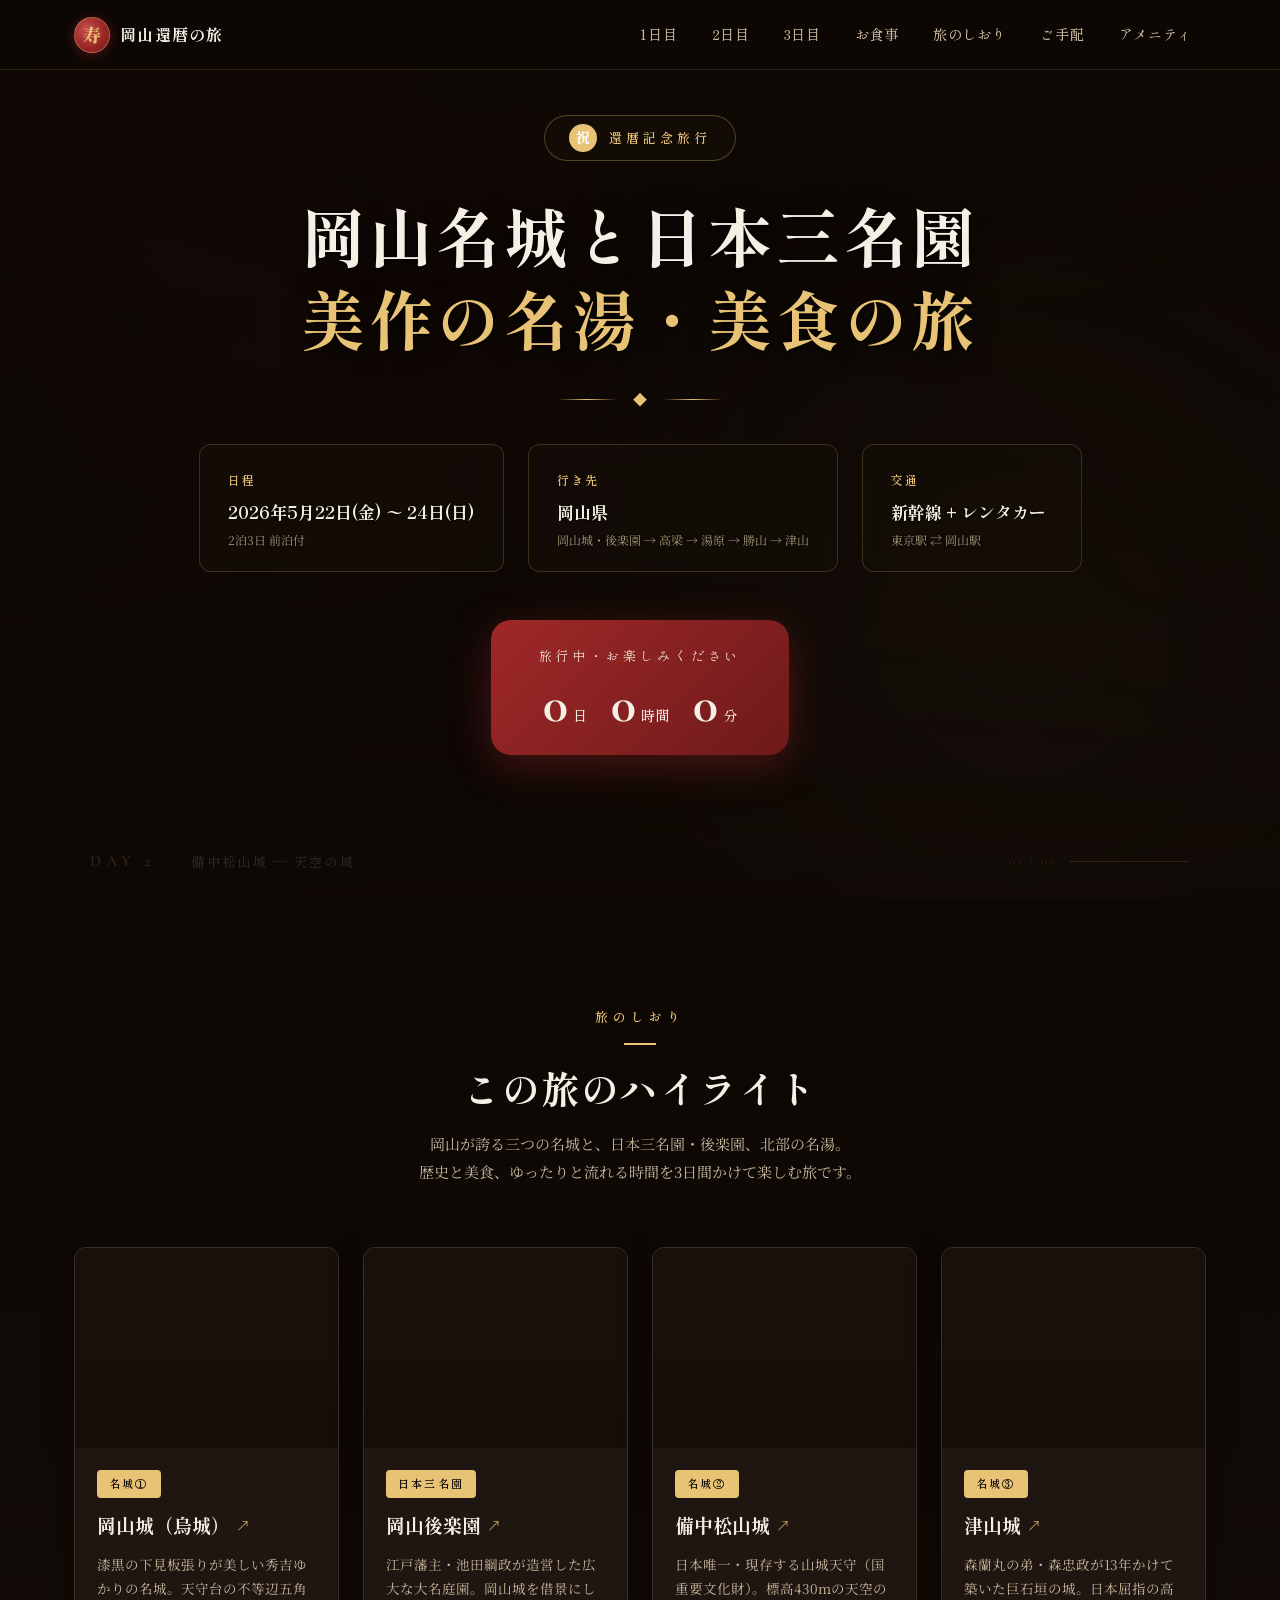
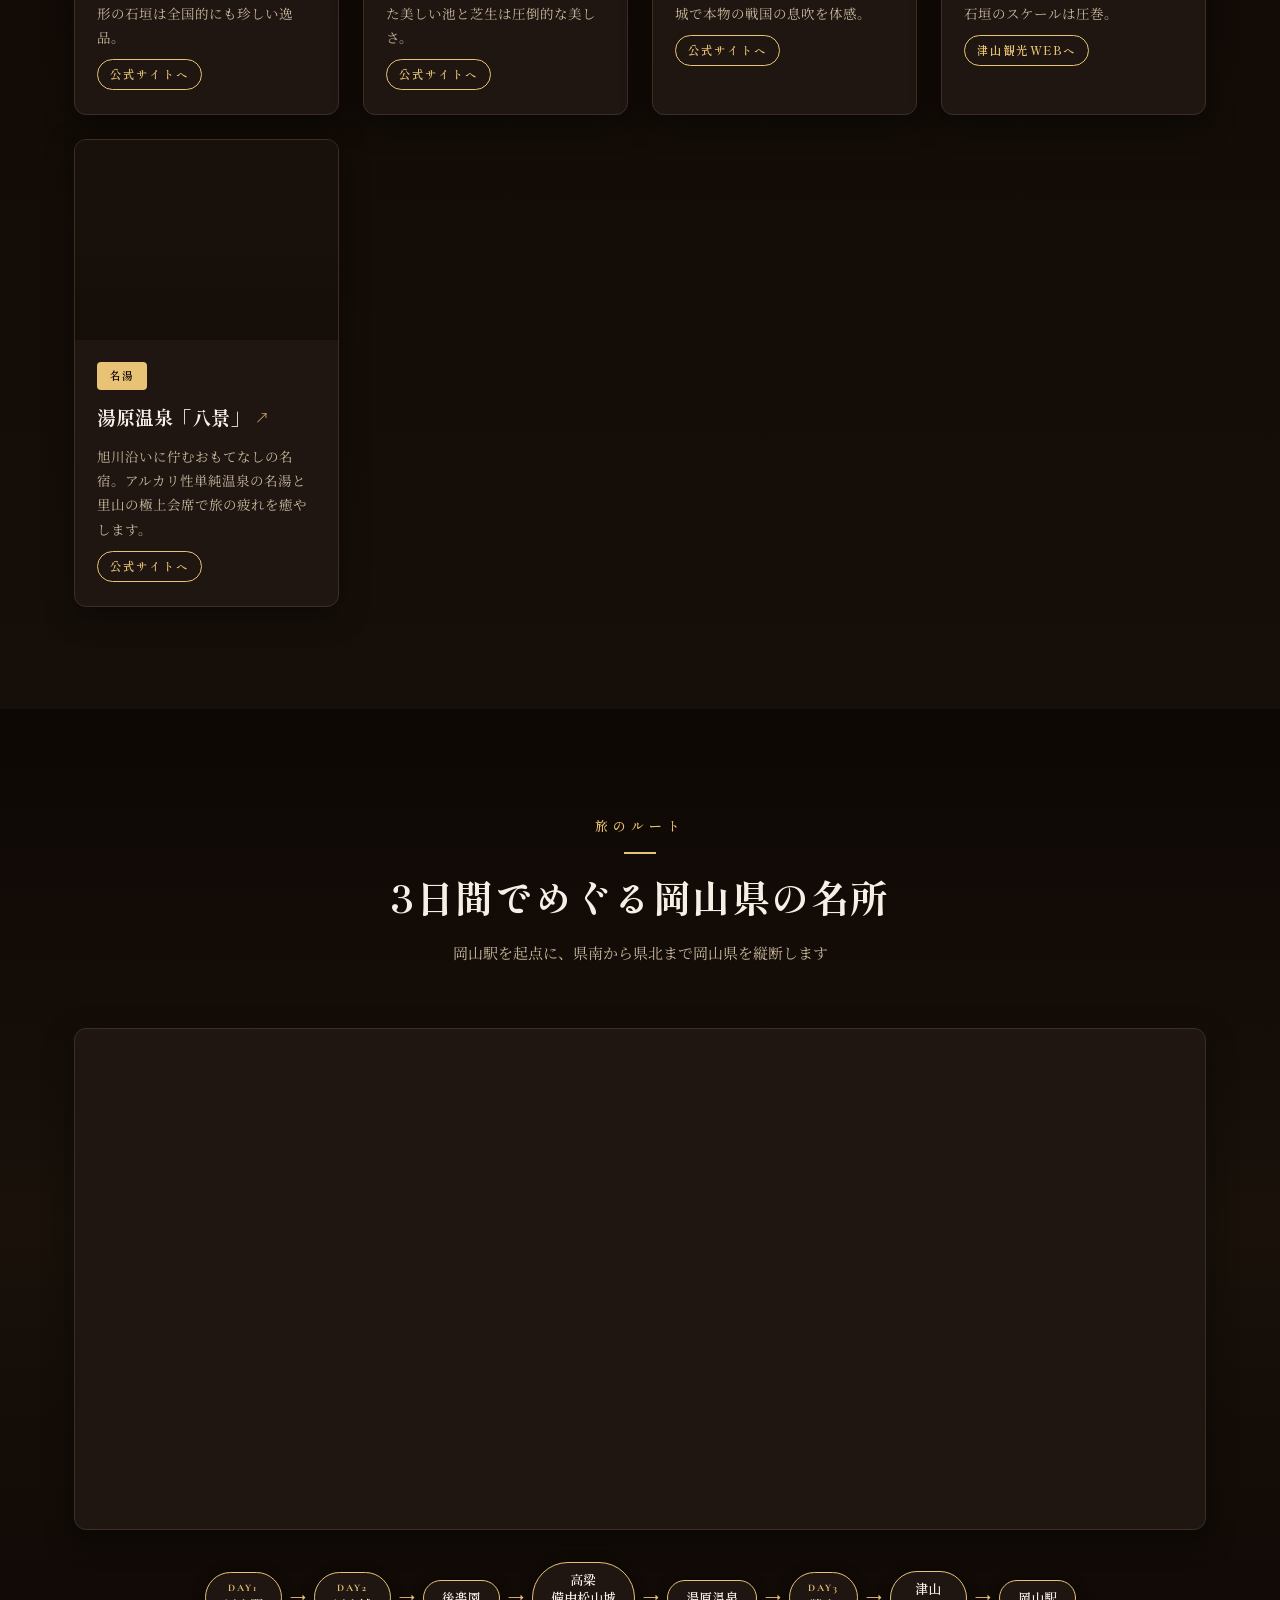
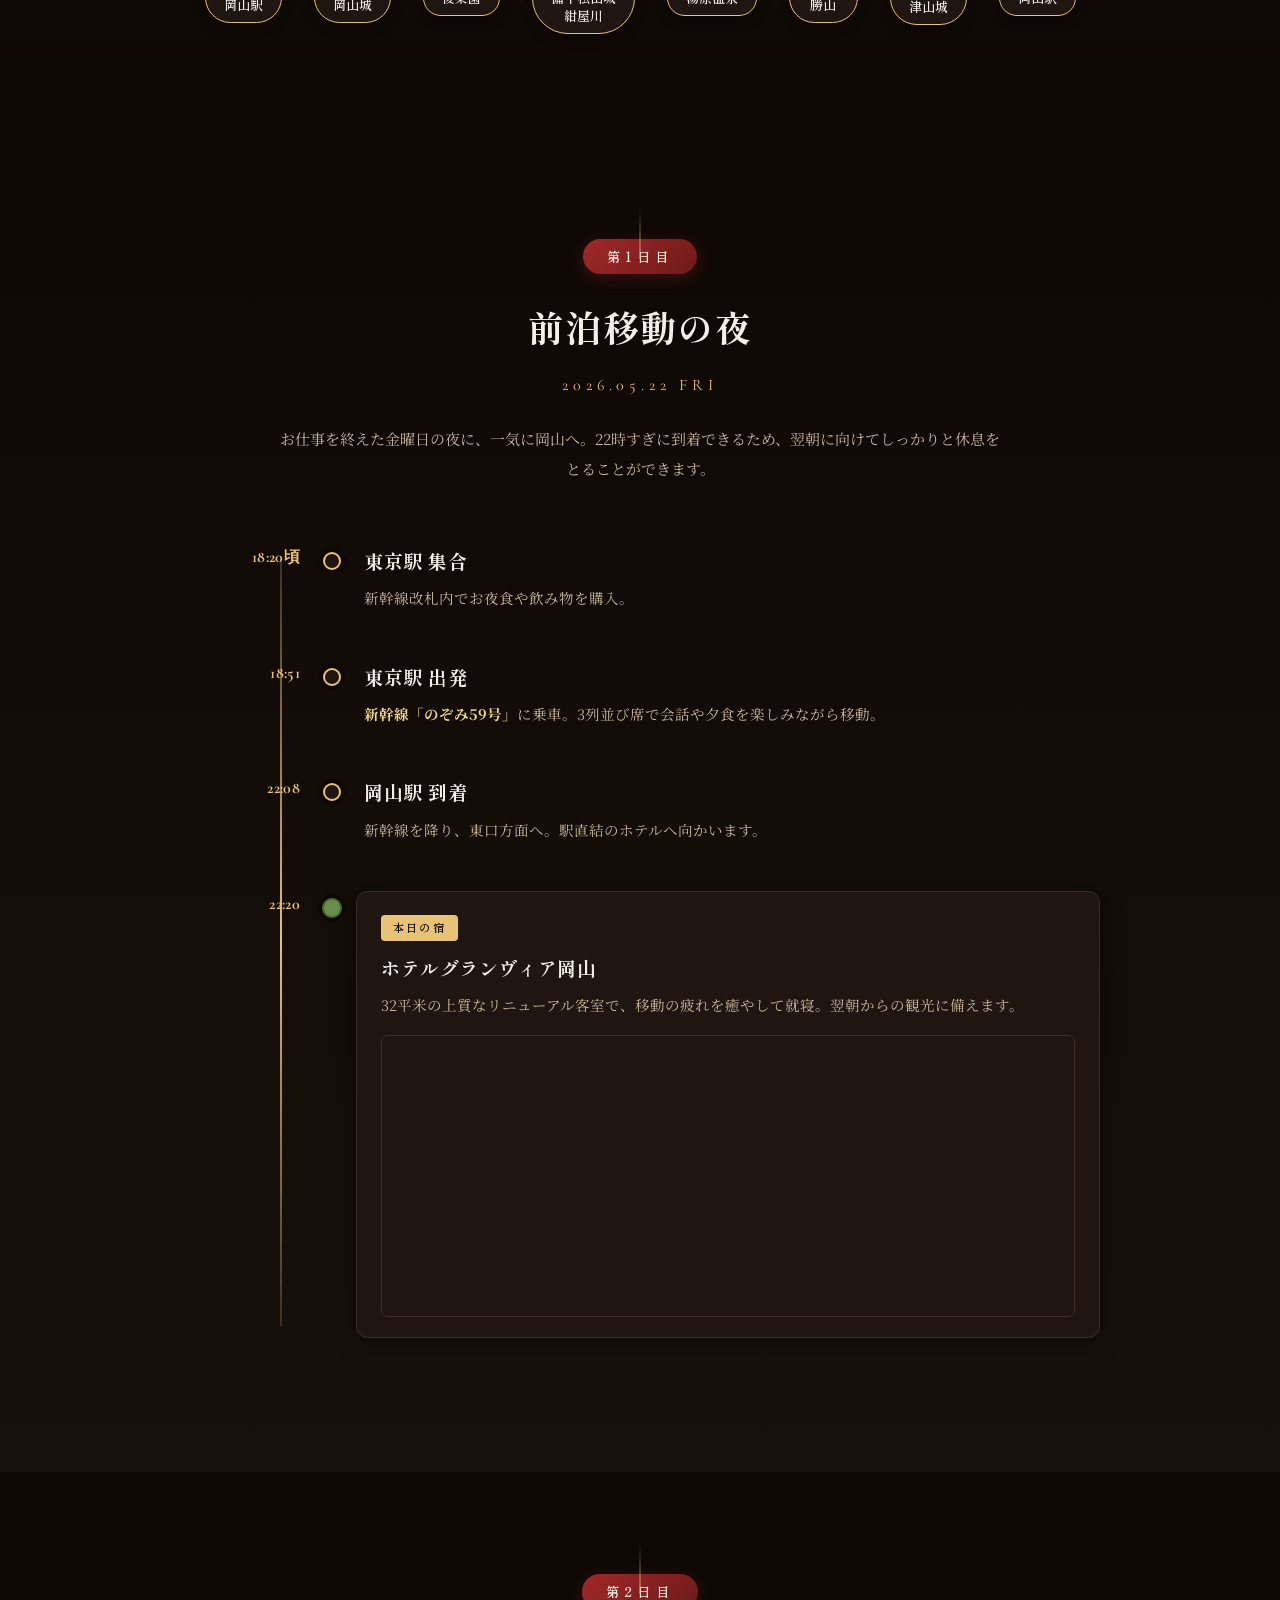
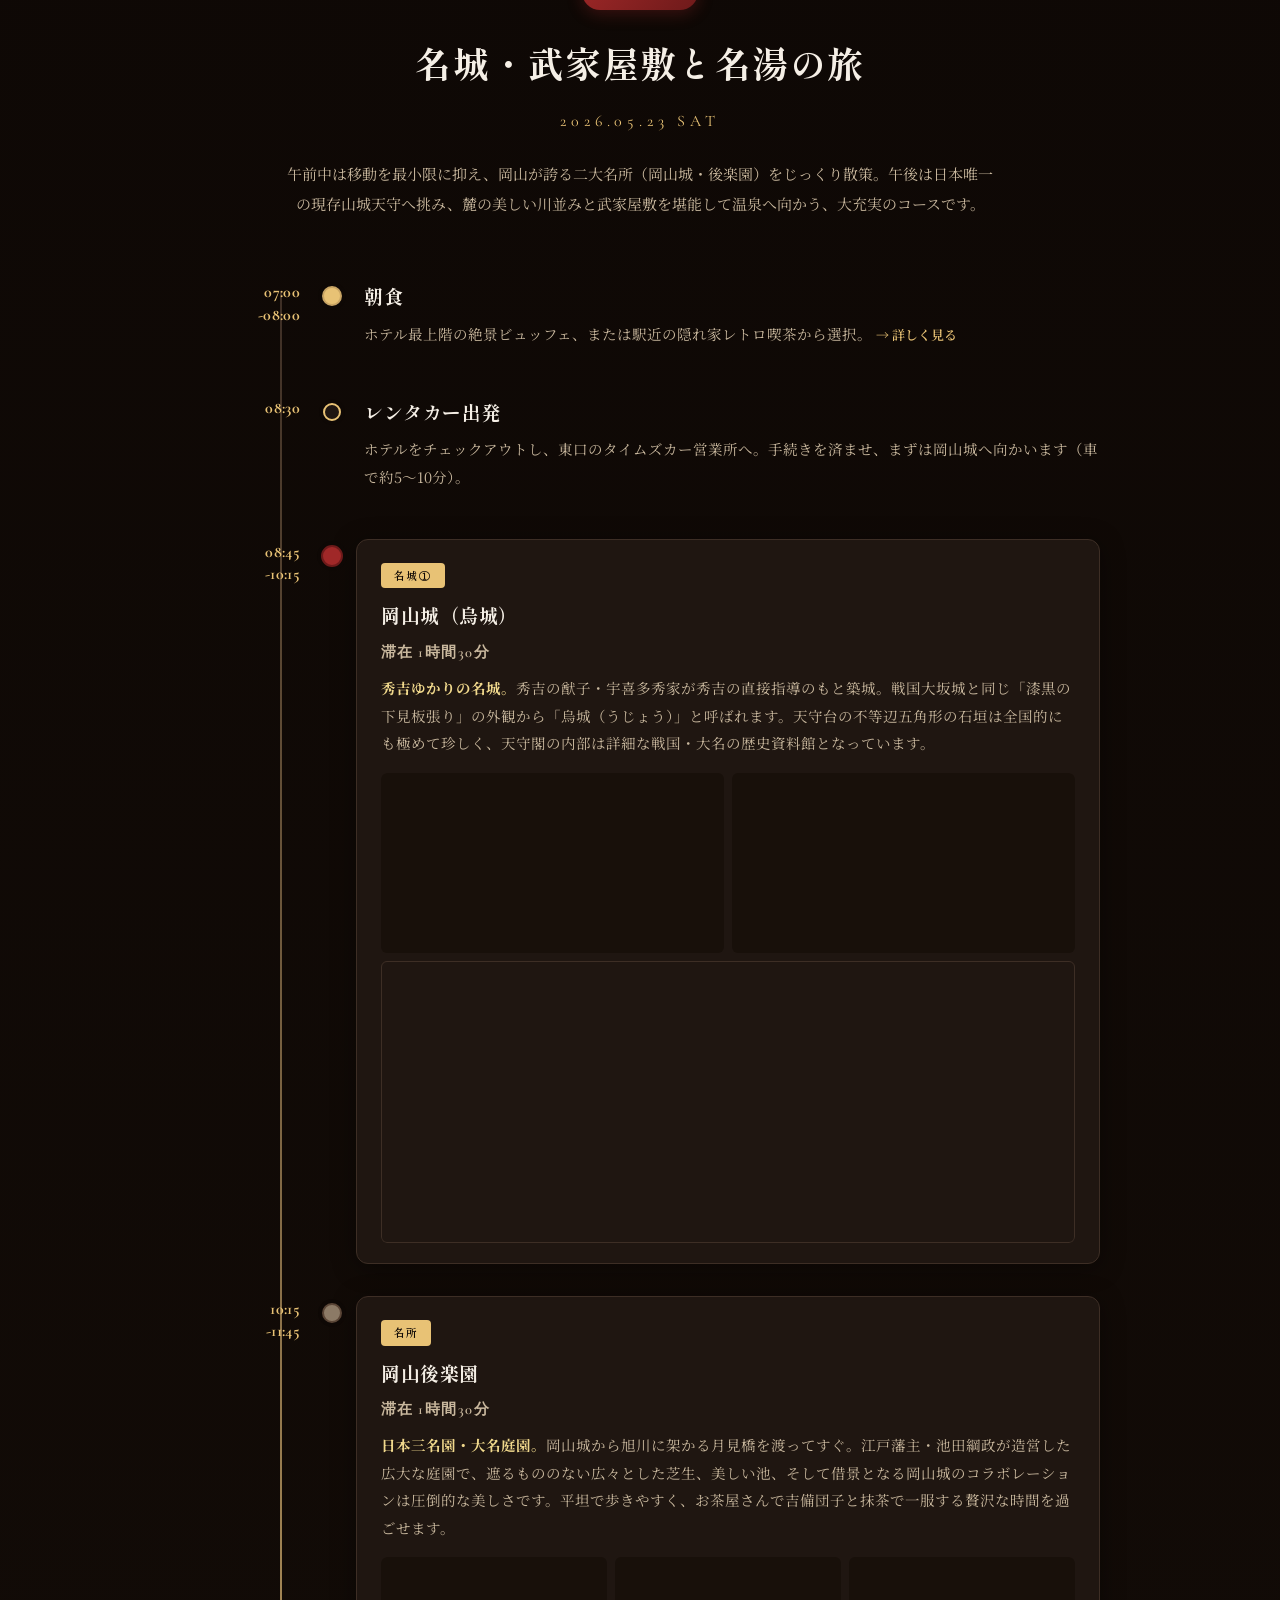
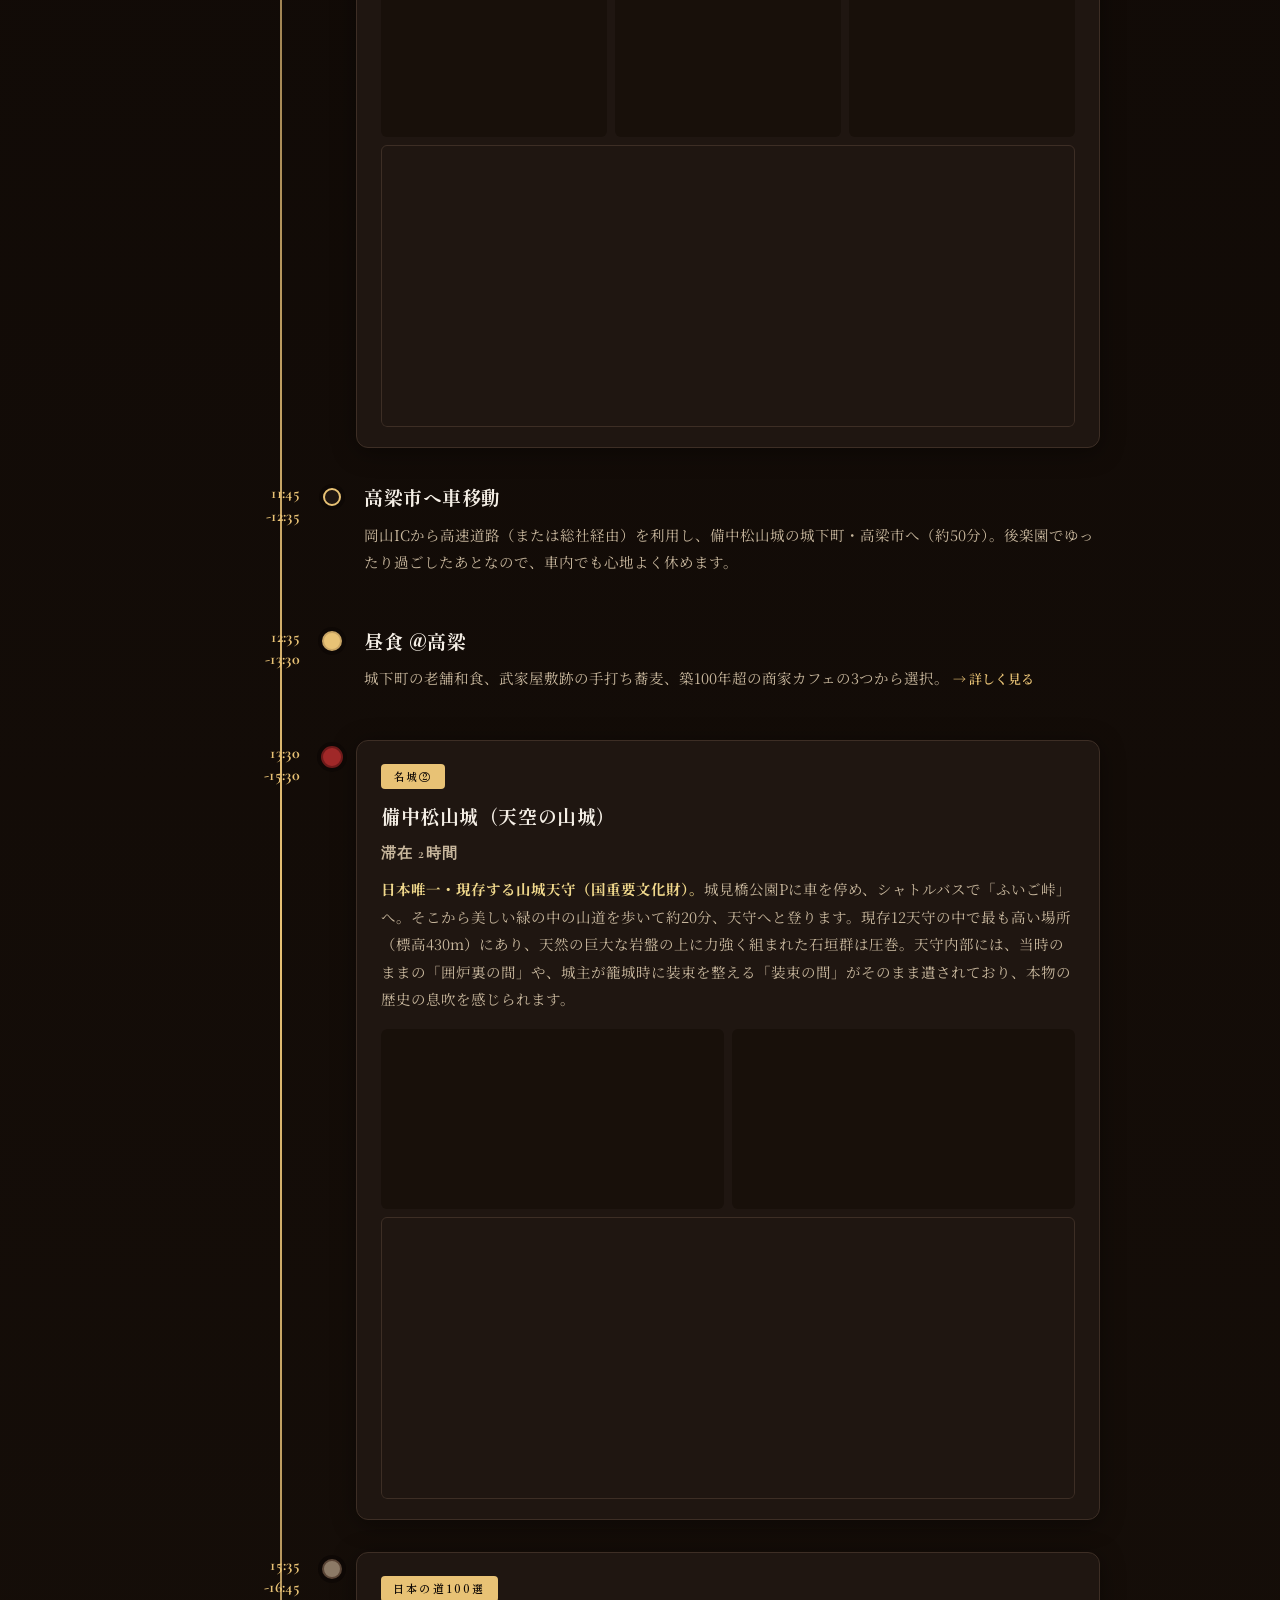
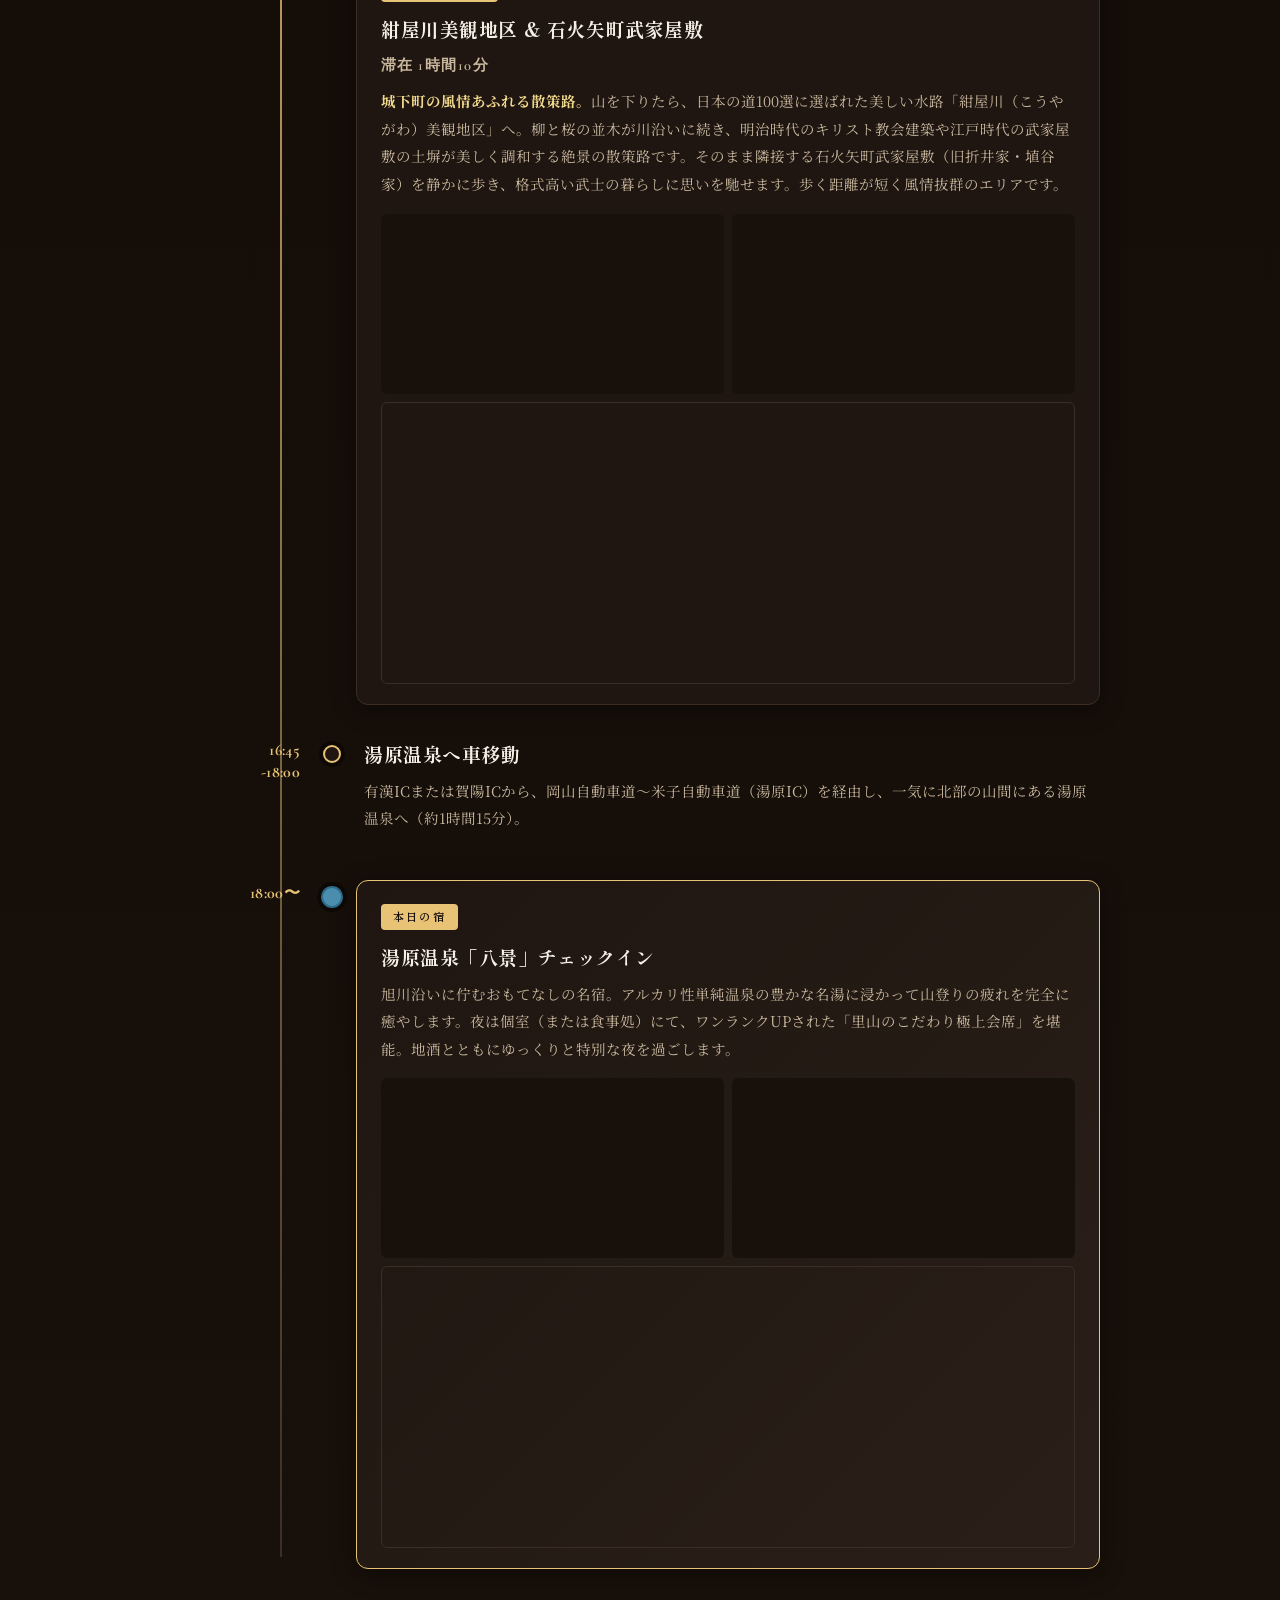
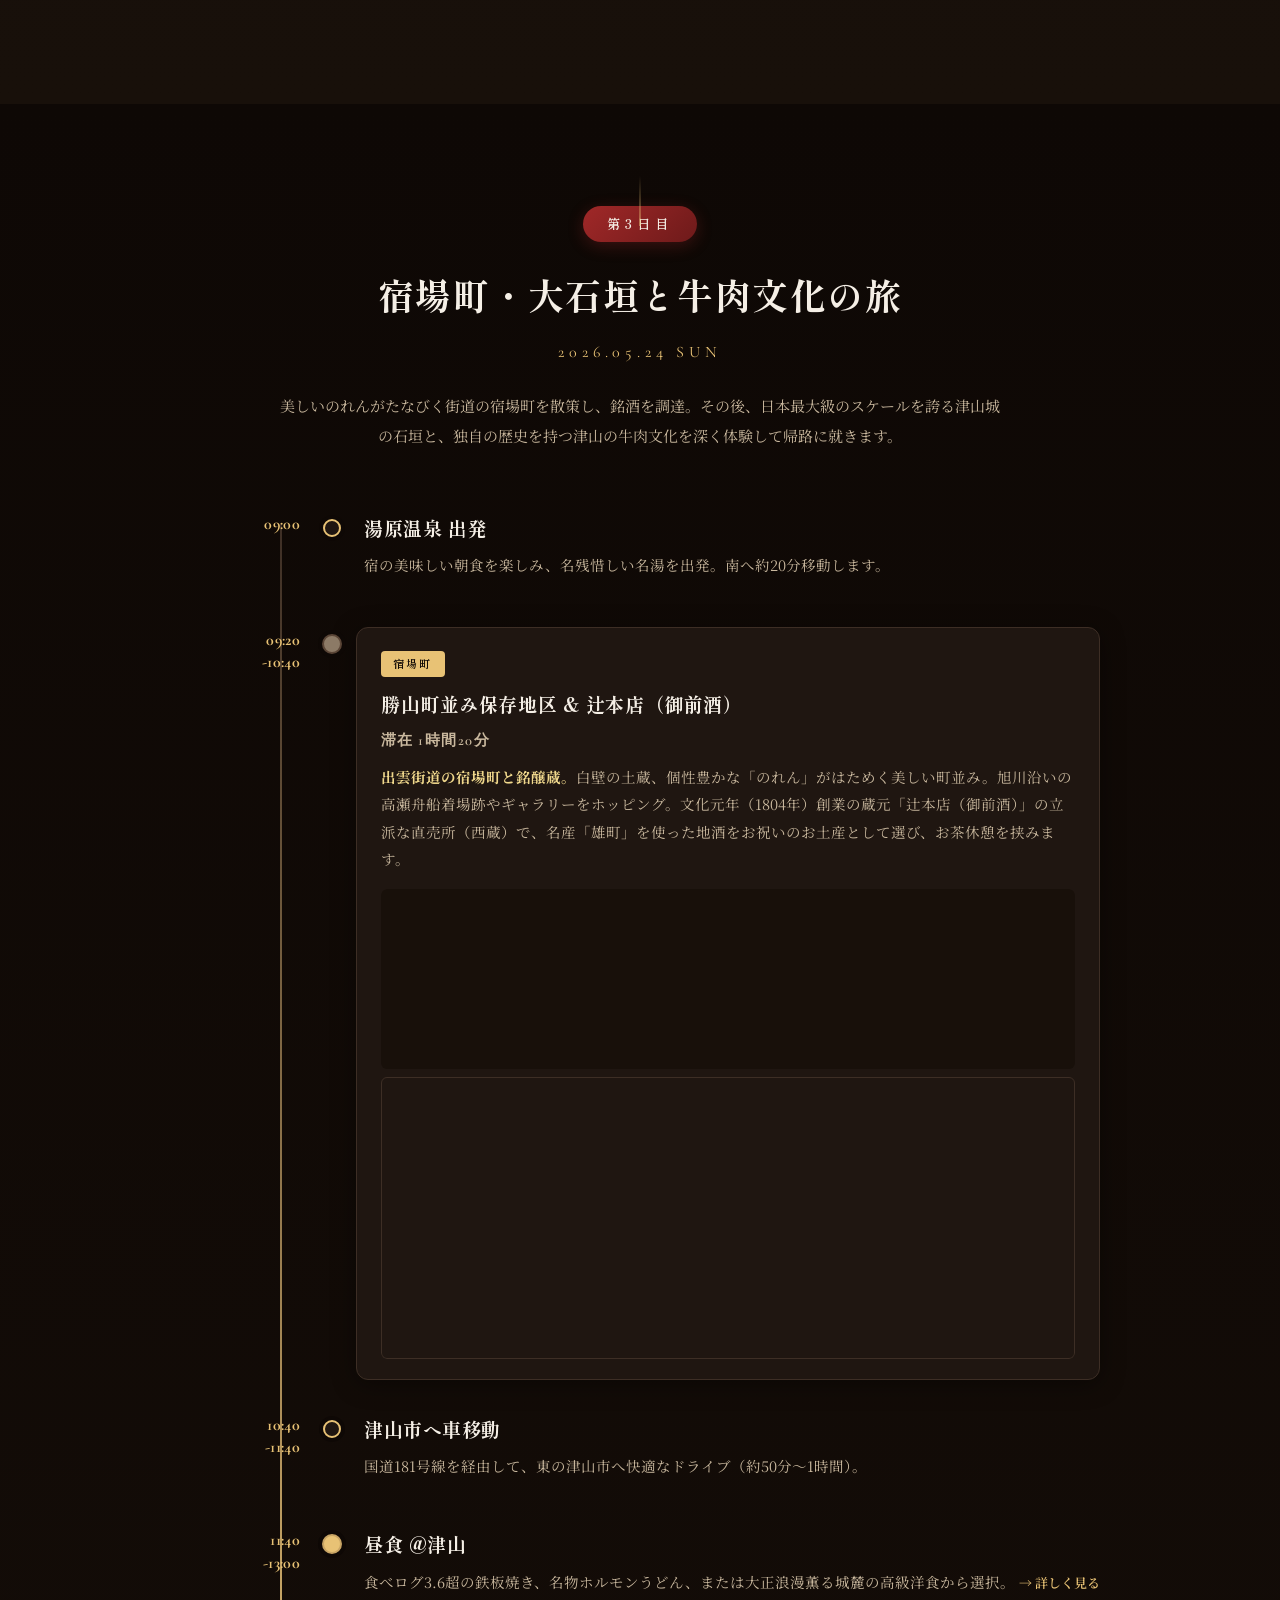
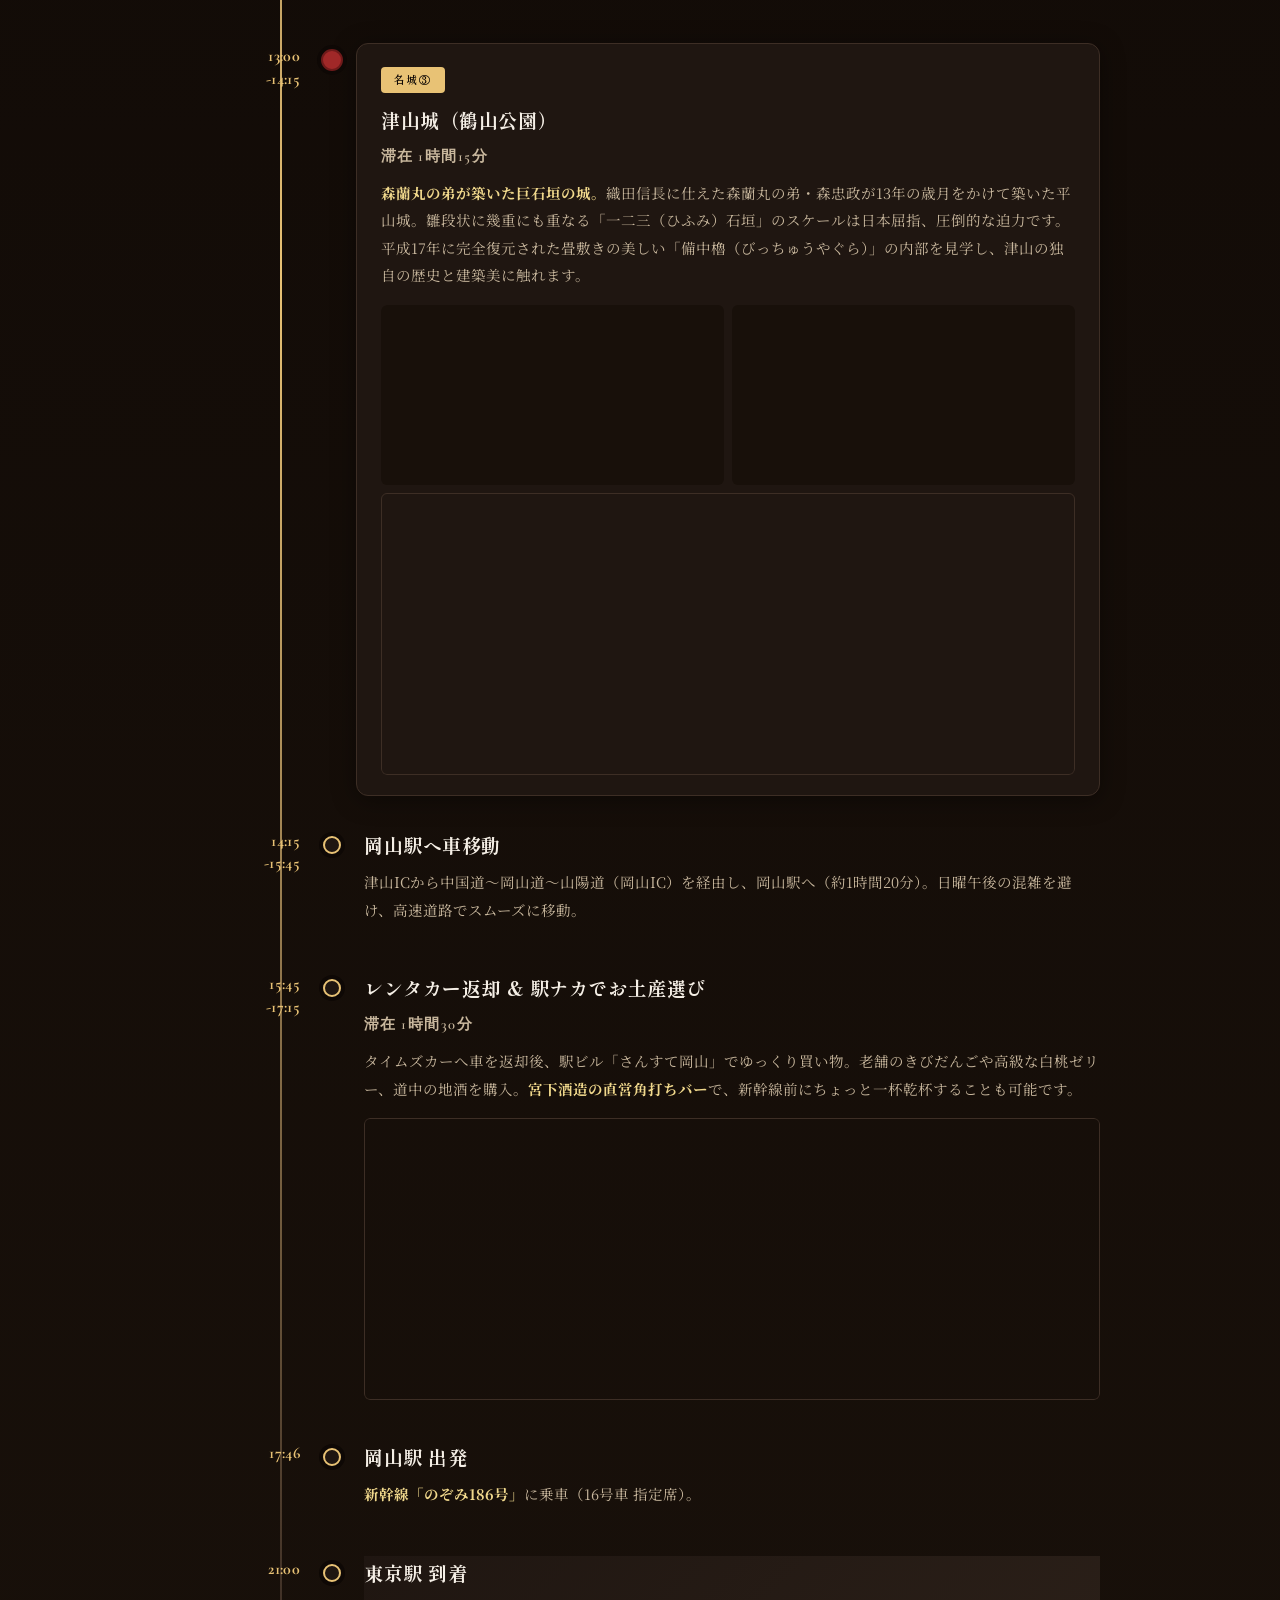
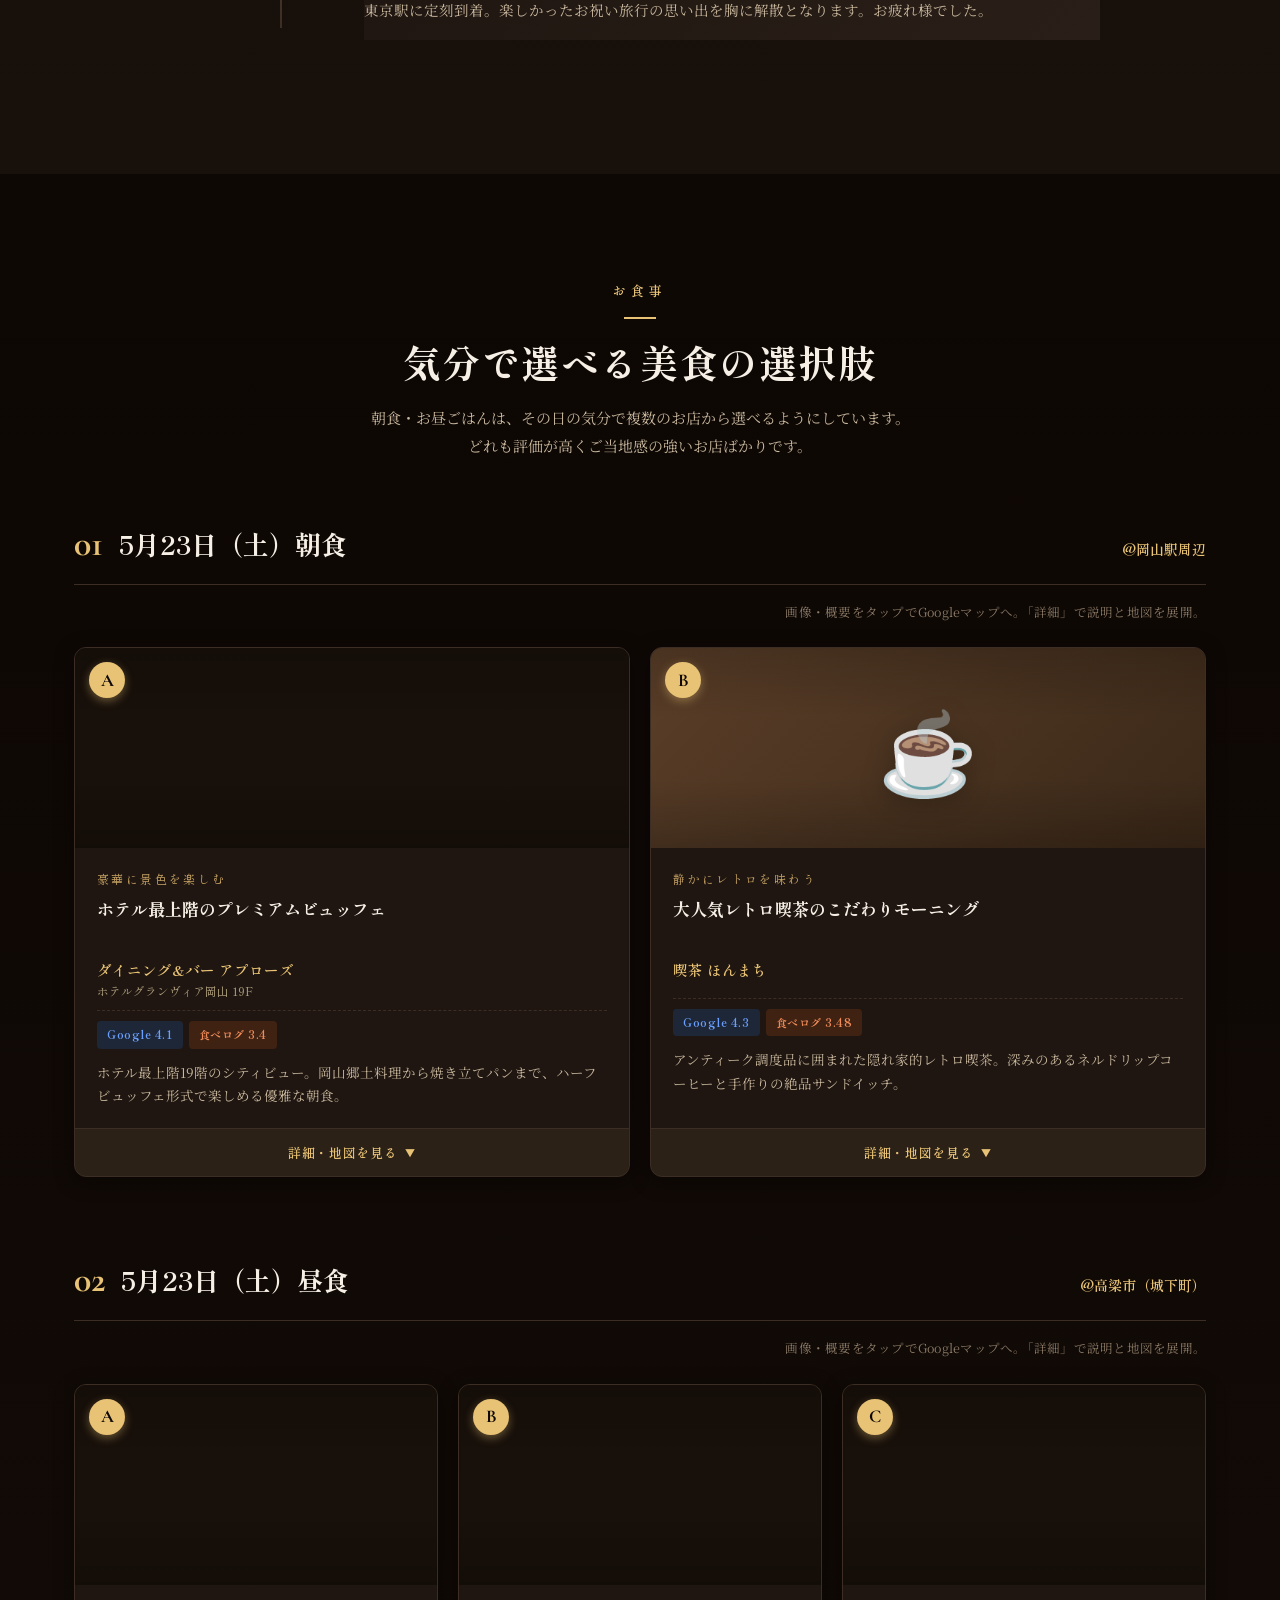
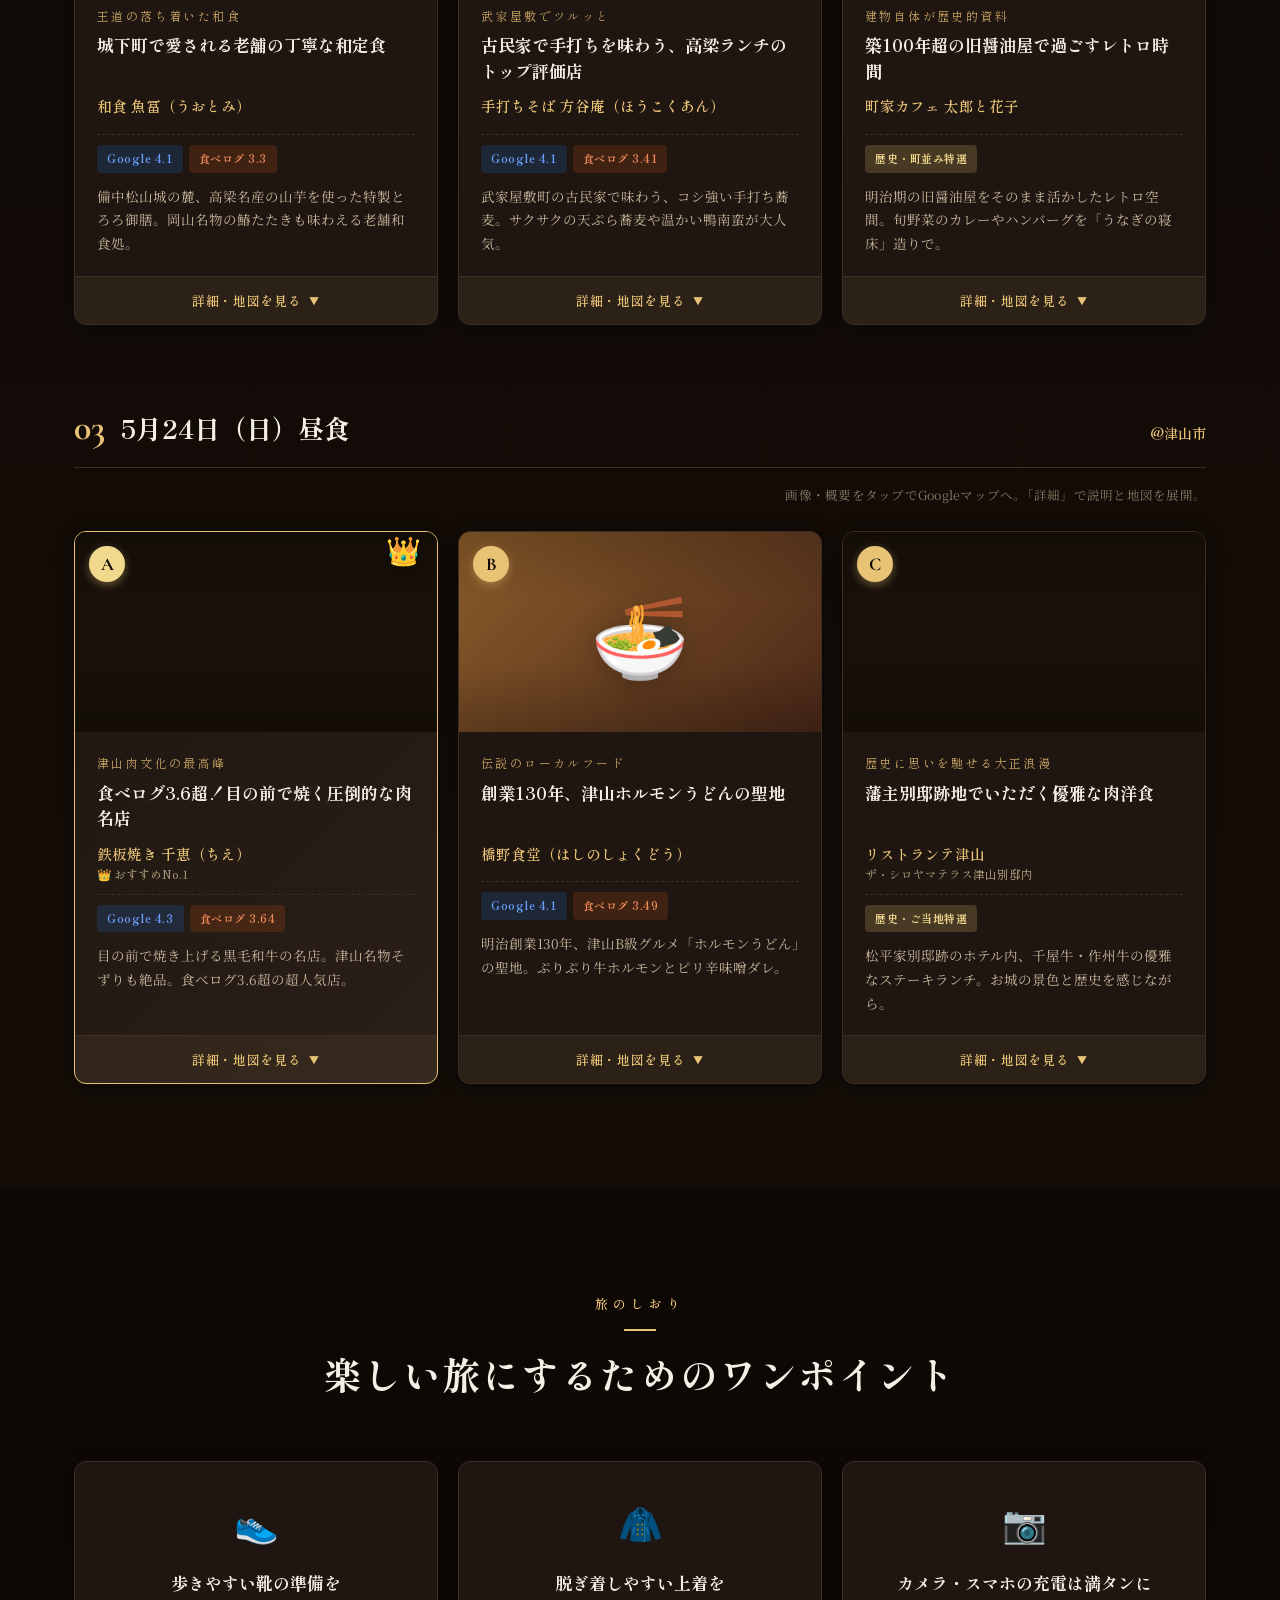
==== commit 2bc43669: "fix: ファビコンの金色をより鮮やかに強化（スマホ対応） - 寿文字のグラデーションを #FFF0A0 → #FFD93F → #F5B700 → #D49500 へ   (前: #FFE89A →" ====
--- a/index.html
+++ b/index.html
@@ -8,10 +8,10 @@
 <meta property="og:title" content="祝・還暦 岡山名城と日本三名園・美作の旅">
 <meta property="og:description" content="岡山名城・日本三名園と湯原温泉を巡る2泊3日の特別な旅">
 <meta property="og:type" content="website">
-<link rel="icon" type="image/svg+xml" href="favicon.svg">
-<link rel="icon" type="image/png" sizes="32x32" href="favicon-32x32.png">
-<link rel="icon" type="image/png" sizes="16x16" href="favicon-16x16.png">
-<link rel="apple-touch-icon" sizes="180x180" href="apple-touch-icon.png">
+<link rel="icon" type="image/svg+xml" href="favicon.svg?v=3">
+<link rel="icon" type="image/png" sizes="32x32" href="favicon-32x32.png?v=3">
+<link rel="icon" type="image/png" sizes="16x16" href="favicon-16x16.png?v=3">
+<link rel="apple-touch-icon" sizes="180x180" href="apple-touch-icon.png?v=3">
 <link rel="manifest" href="manifest.json">
 <meta name="theme-color" content="#B23E3E">
 <meta name="apple-mobile-web-app-capable" content="yes">
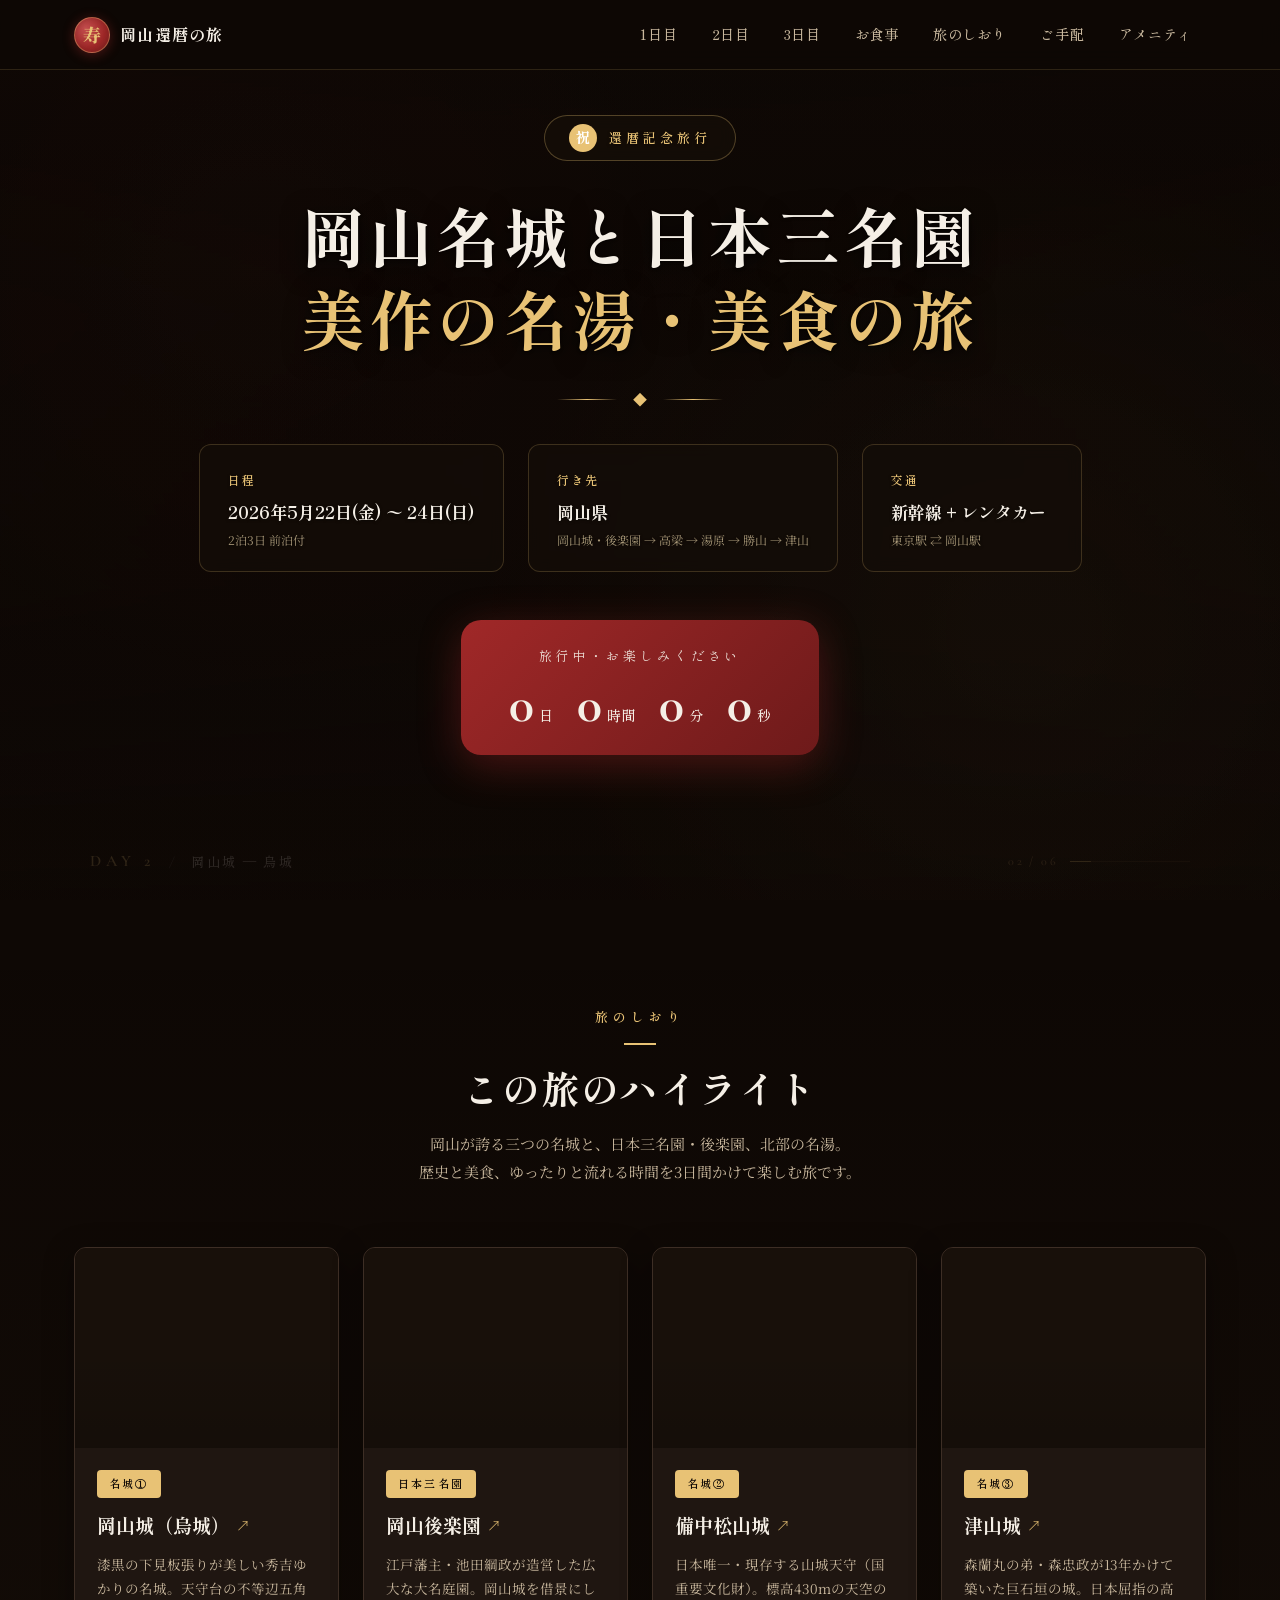
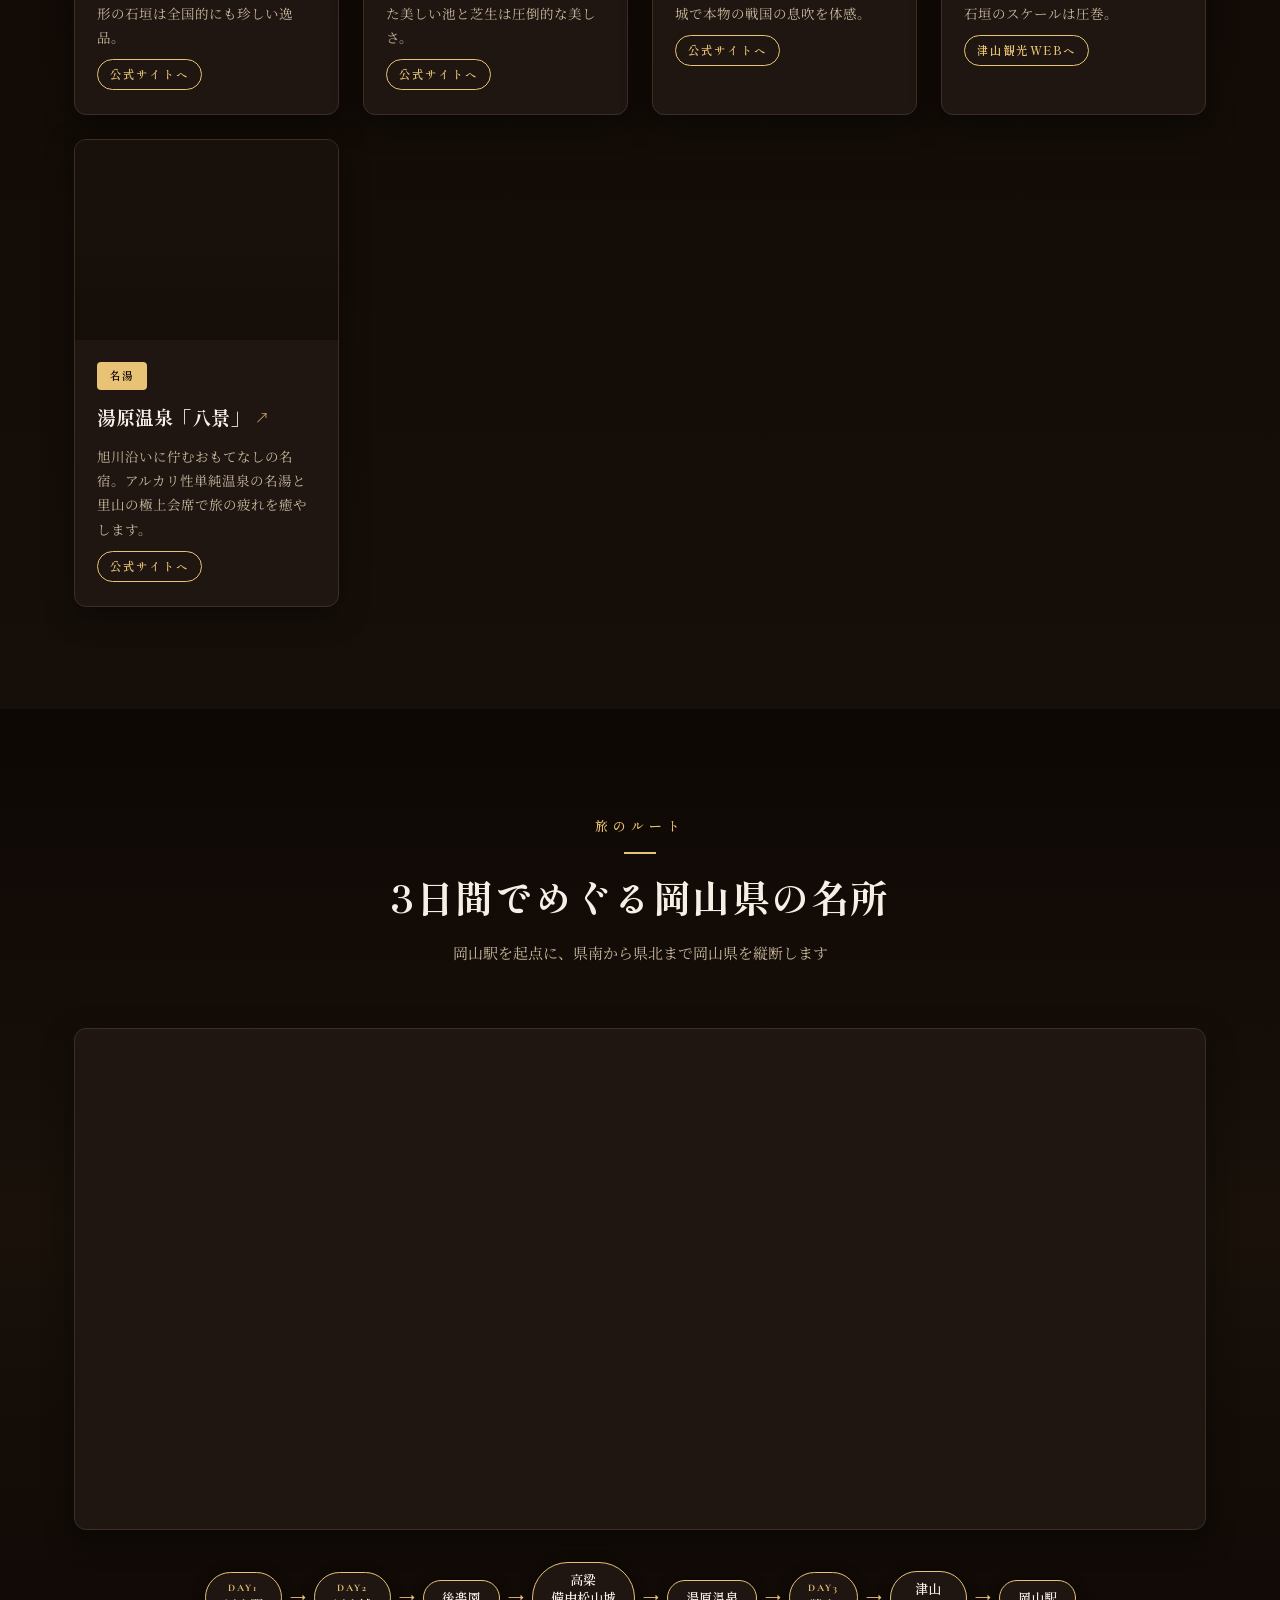
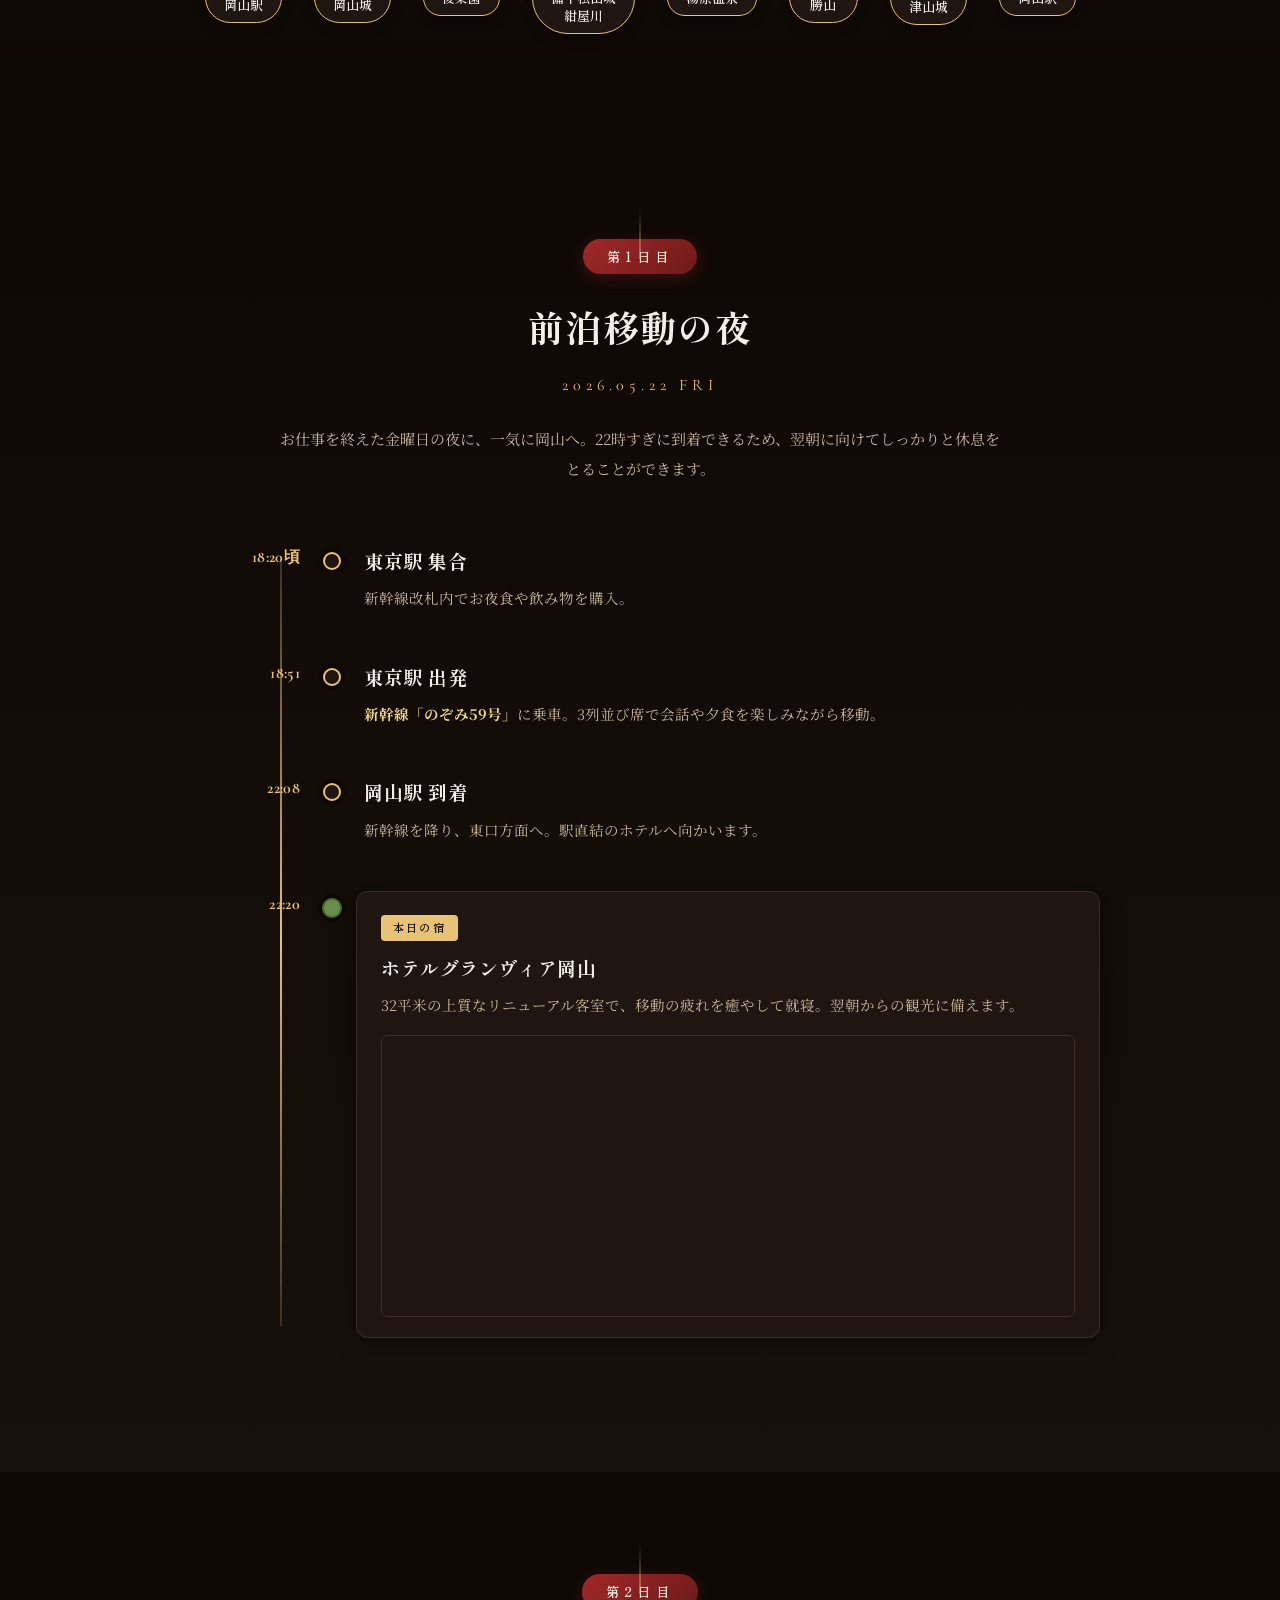
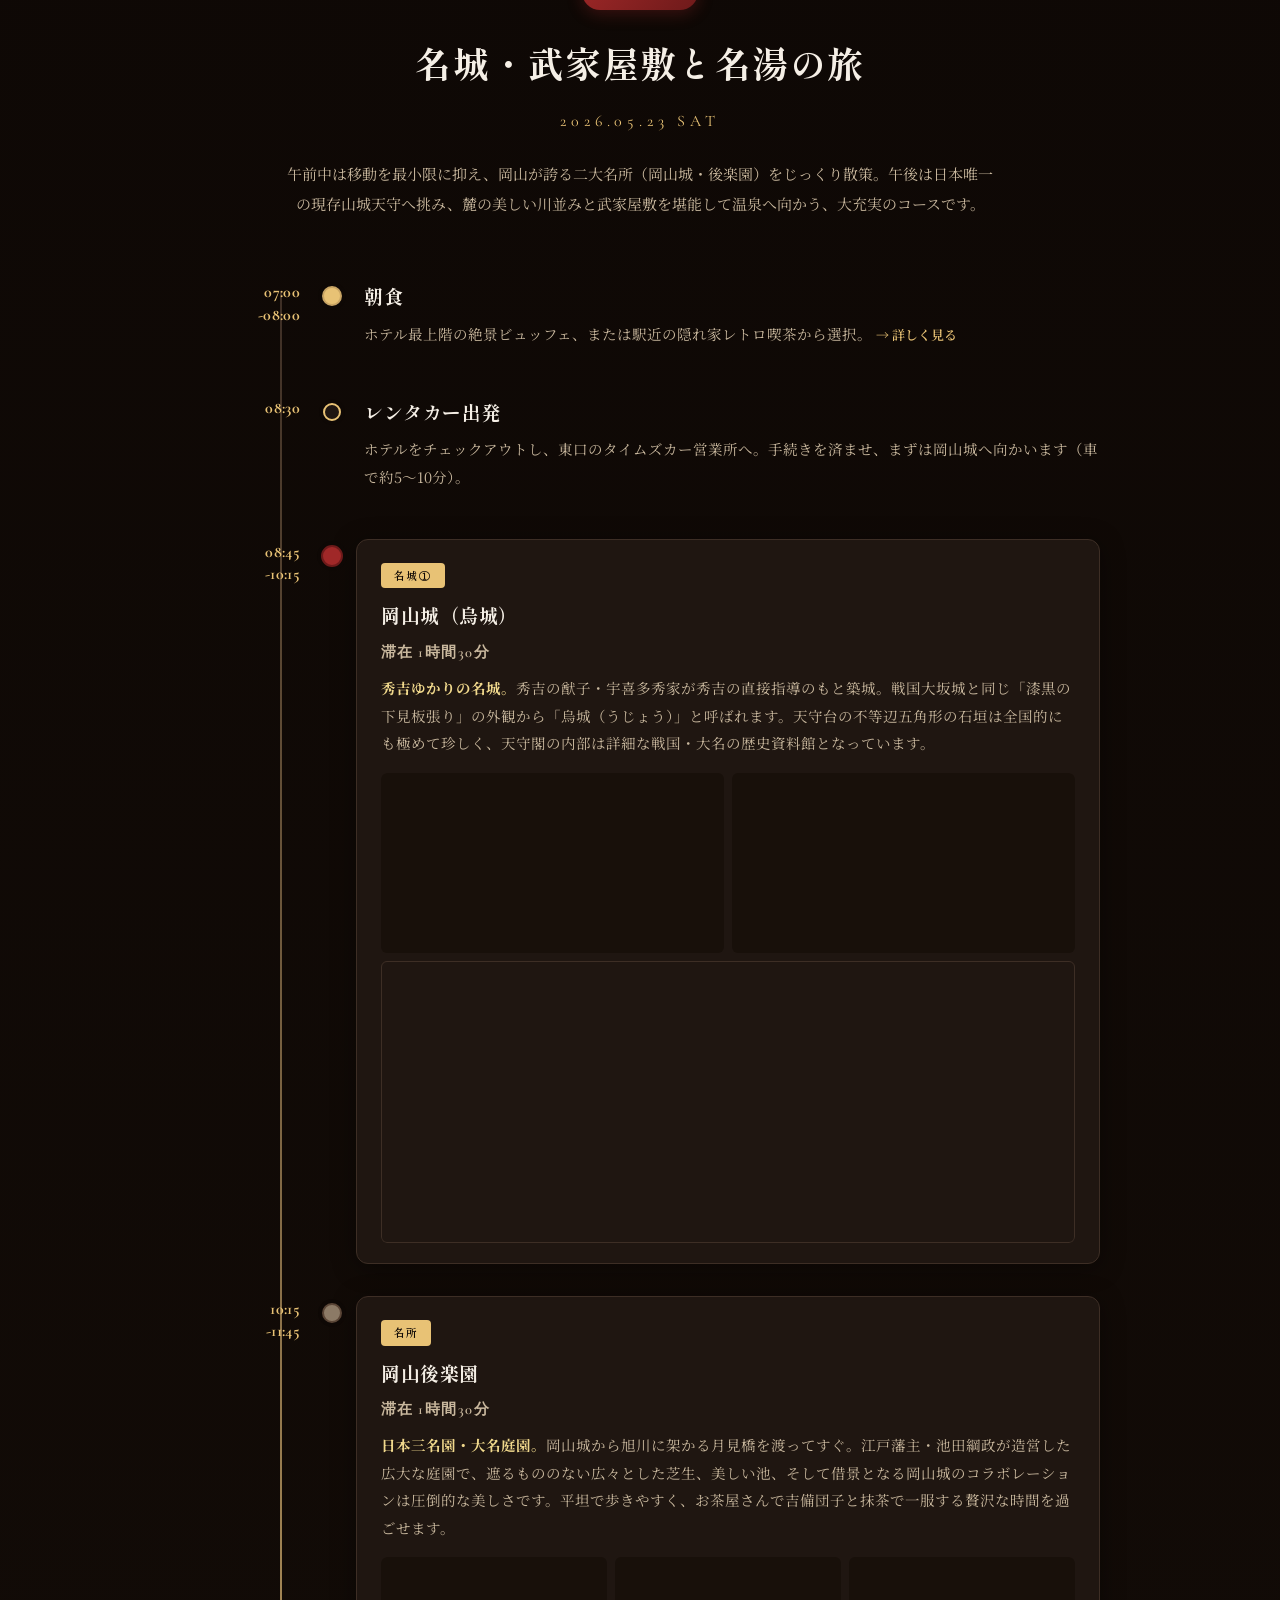
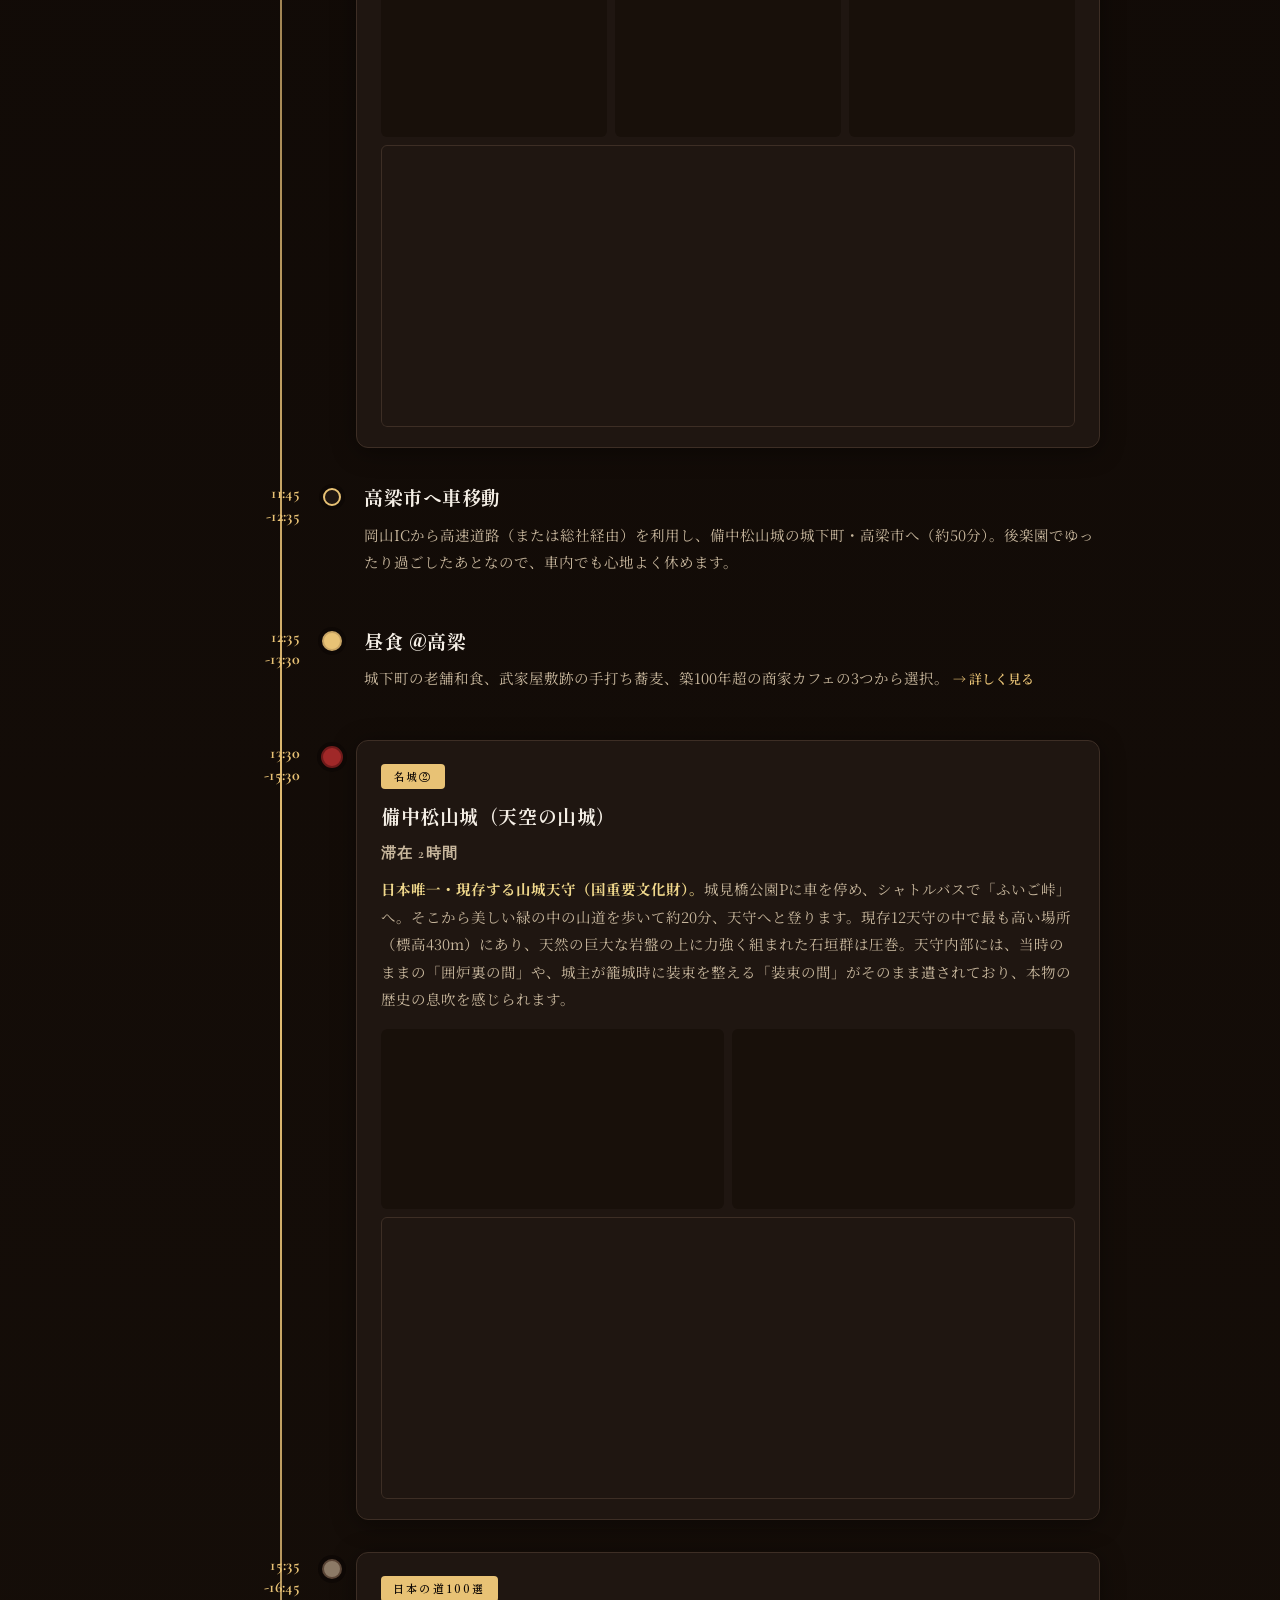
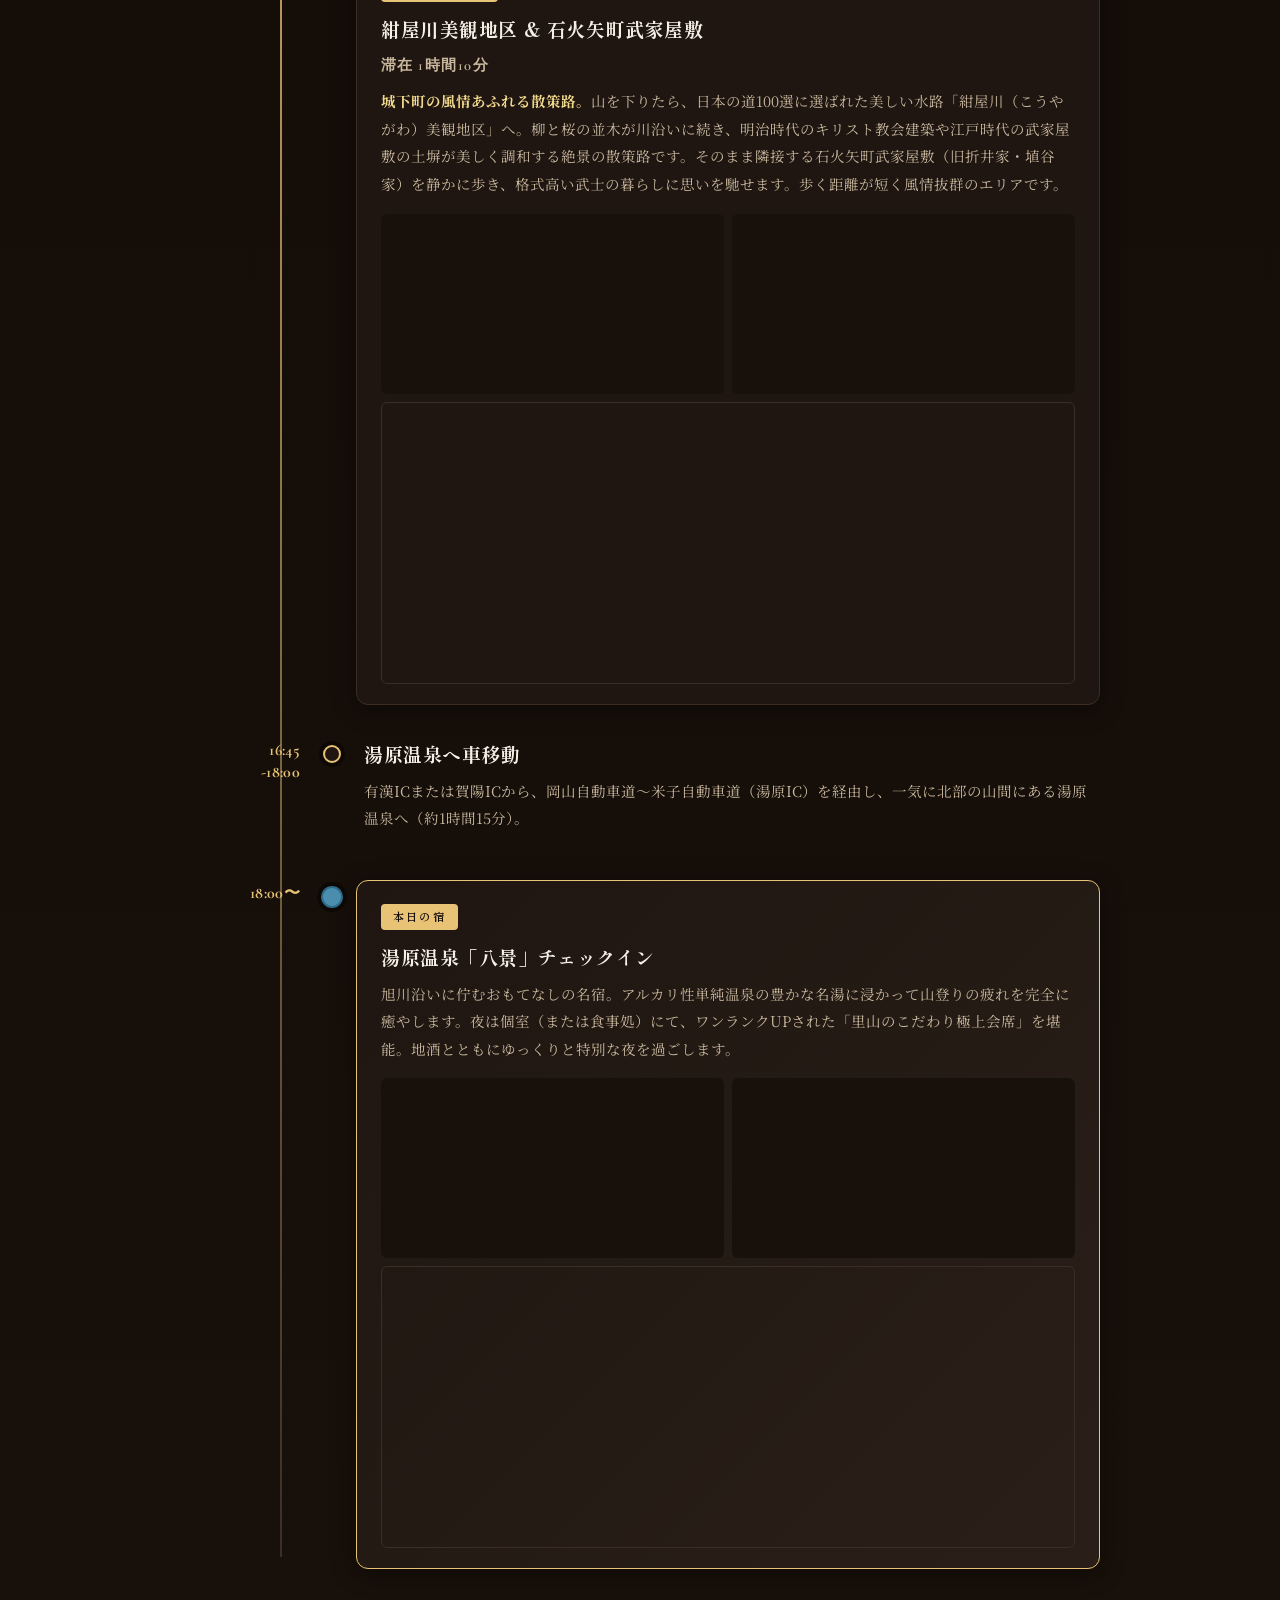
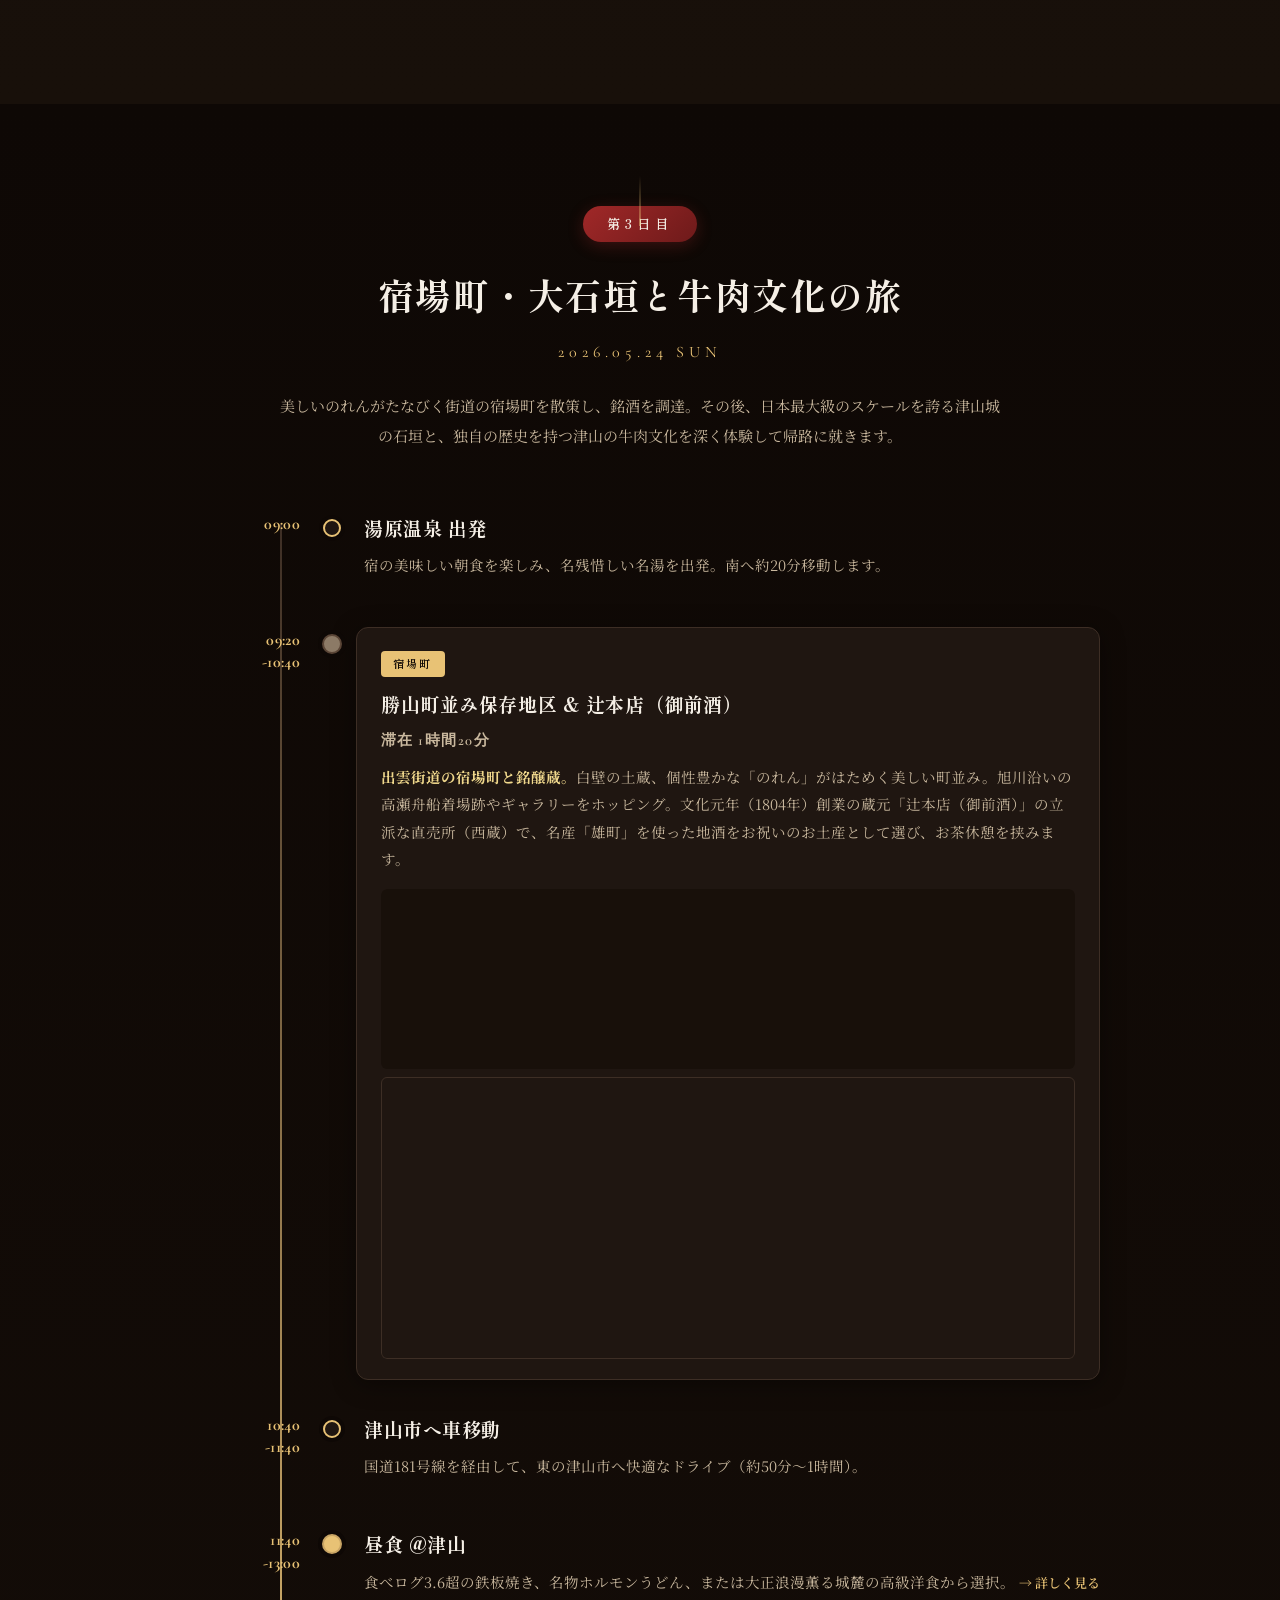
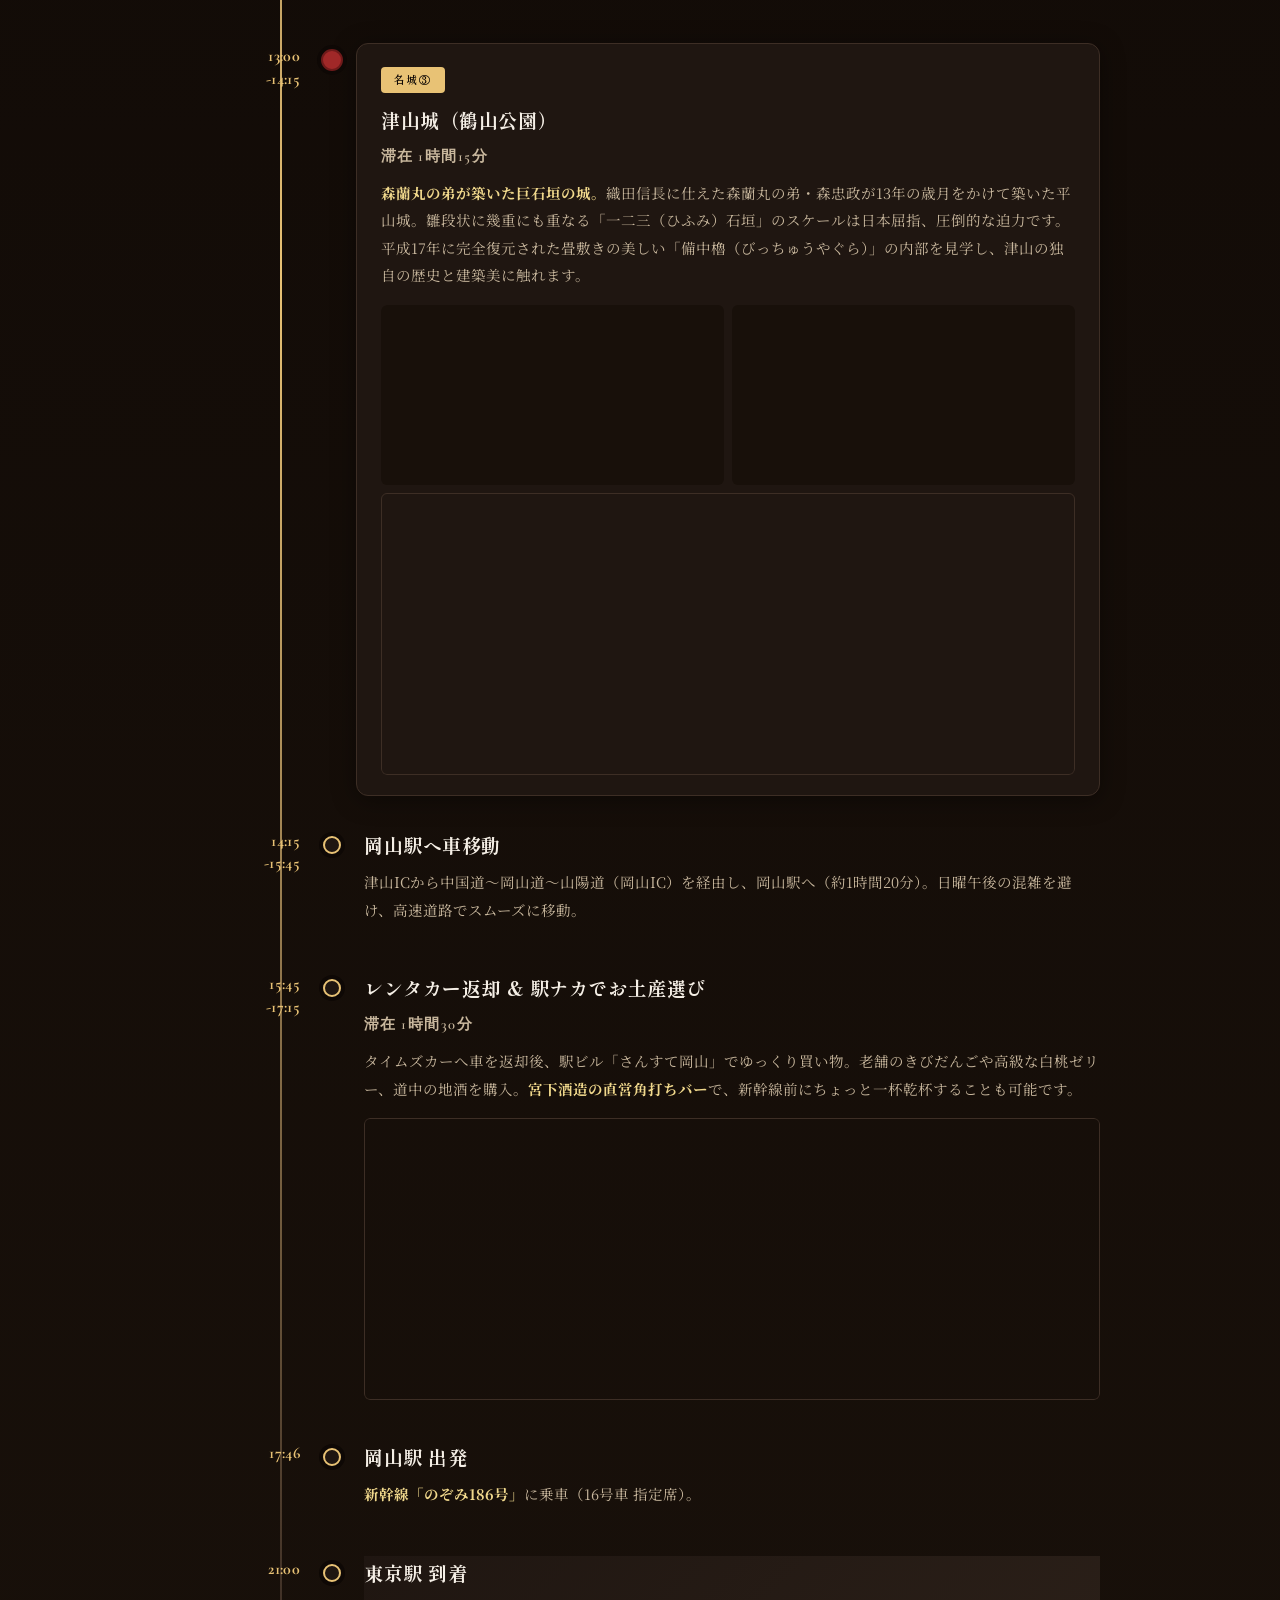
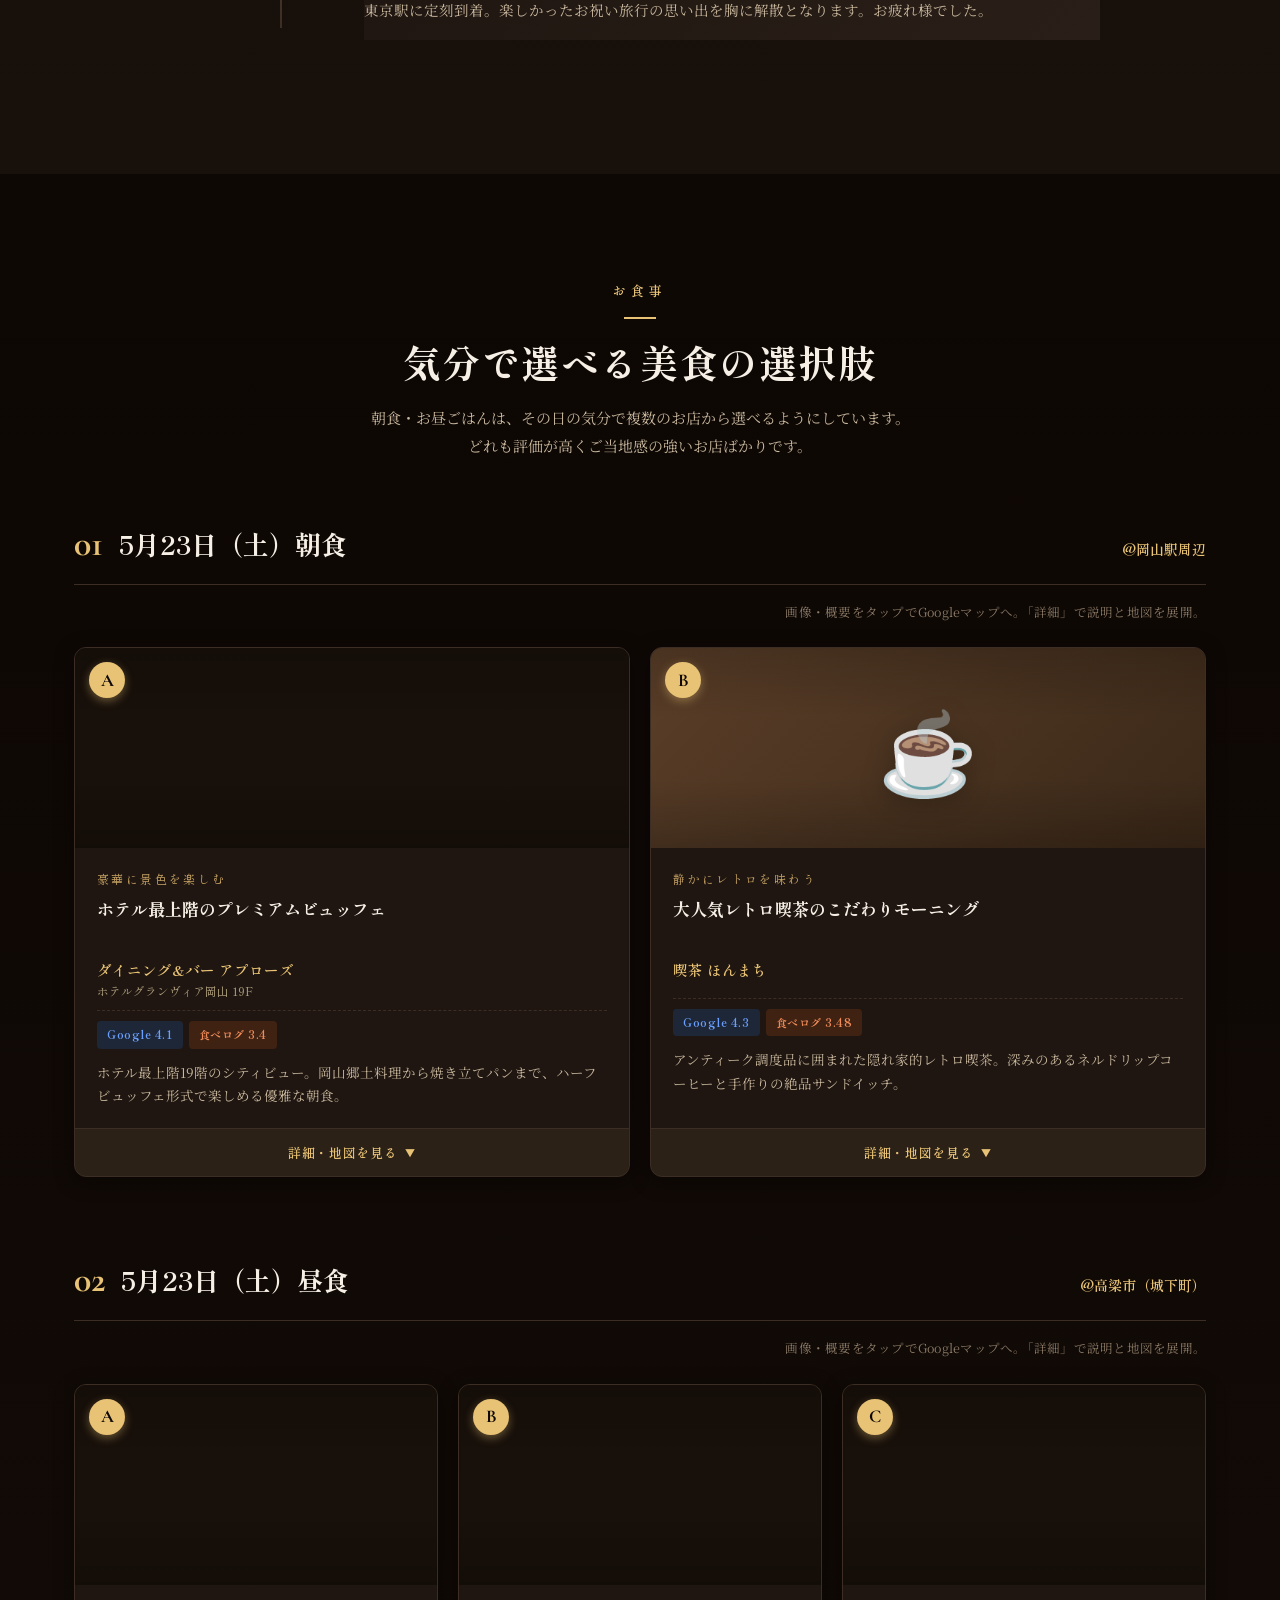
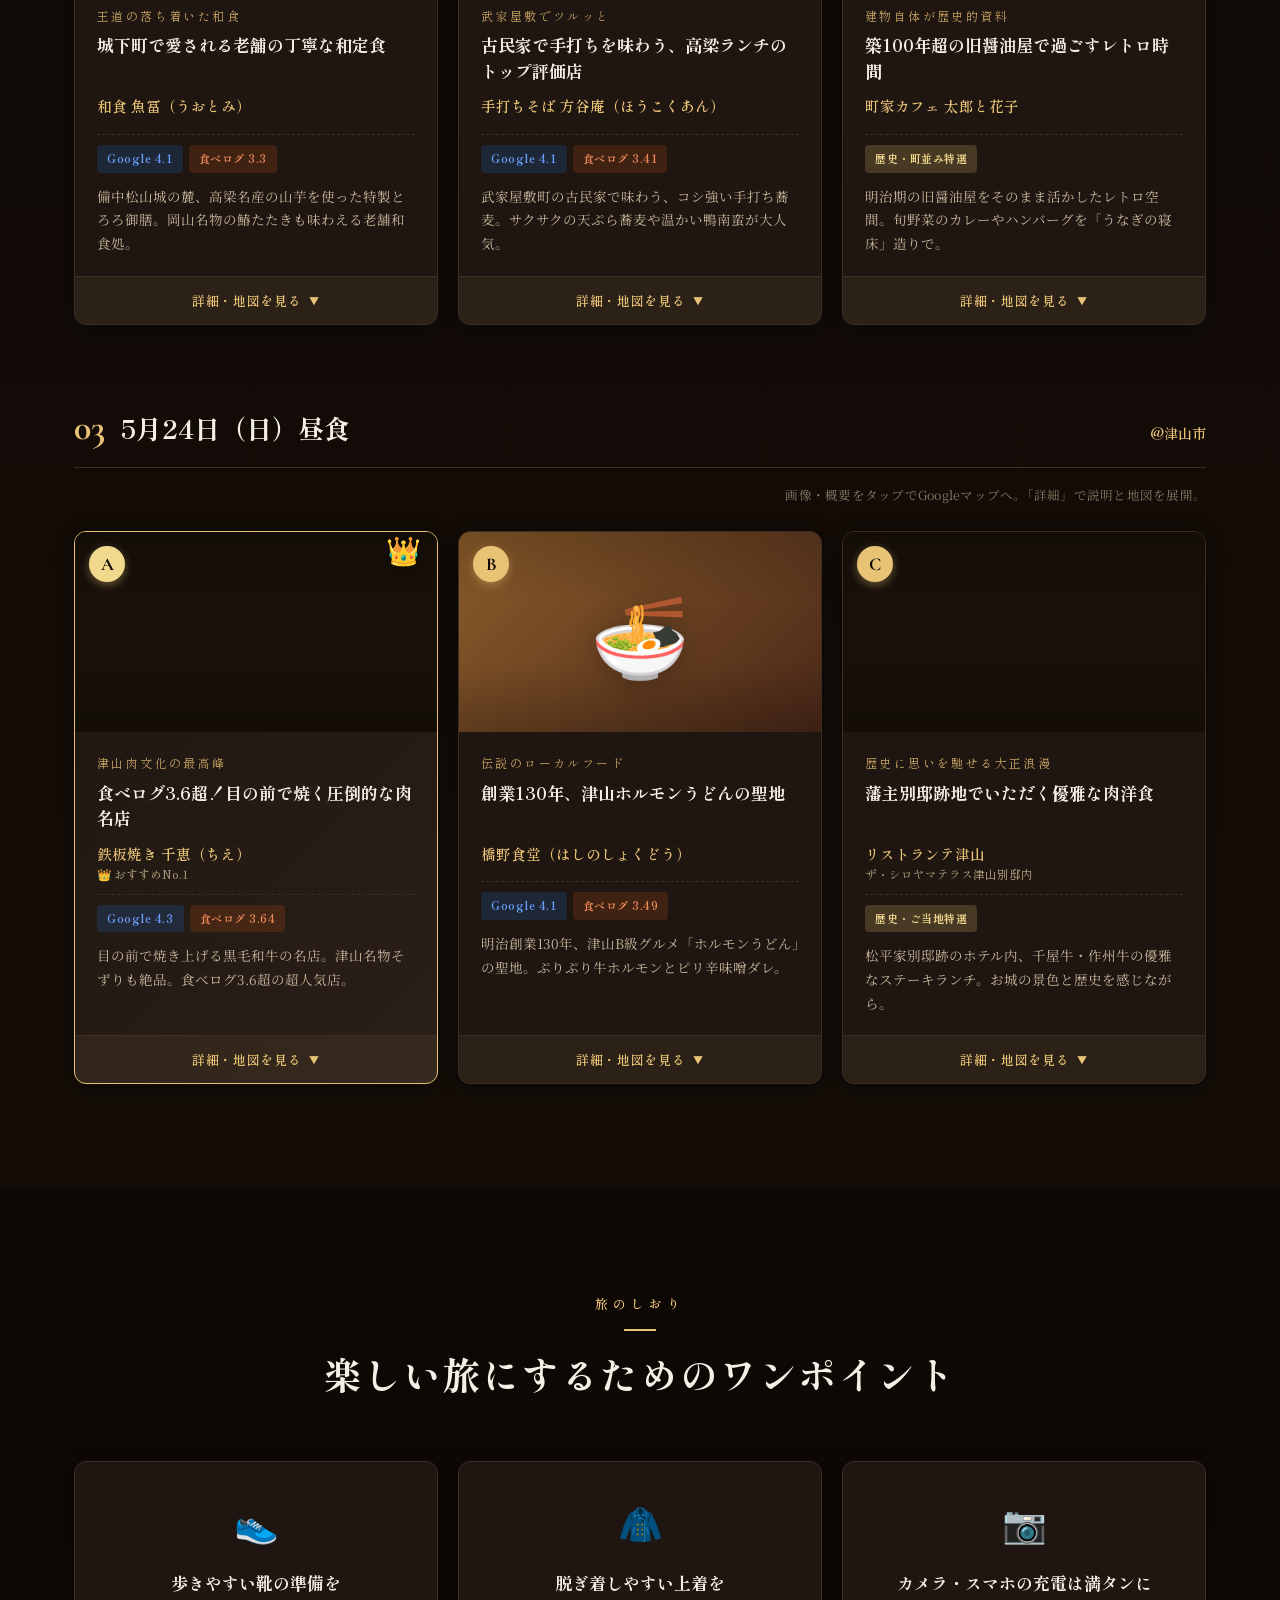
==== commit 52c7f897: "feat: カウントダウンに秒数を追加（毎秒更新） - 「日 / 時間 / 分」→「日 / 時間 / 分 / 秒」の4区分 - 更新間隔: 60秒 → 1秒に変更 - 秒は2桁ゼロパディング表示（例:" ====
--- a/index.html
+++ b/index.html
@@ -511,6 +511,7 @@
         <div class="countdown-item"><span class="countdown-value" id="days">--</span><span class="countdown-unit">日</span></div>
         <div class="countdown-item"><span class="countdown-value" id="hours">--</span><span class="countdown-unit">時間</span></div>
         <div class="countdown-item"><span class="countdown-value" id="minutes">--</span><span class="countdown-unit">分</span></div>
+        <div class="countdown-item"><span class="countdown-value" id="seconds">--</span><span class="countdown-unit">秒</span></div>
       </div>
     </div>
   </div>
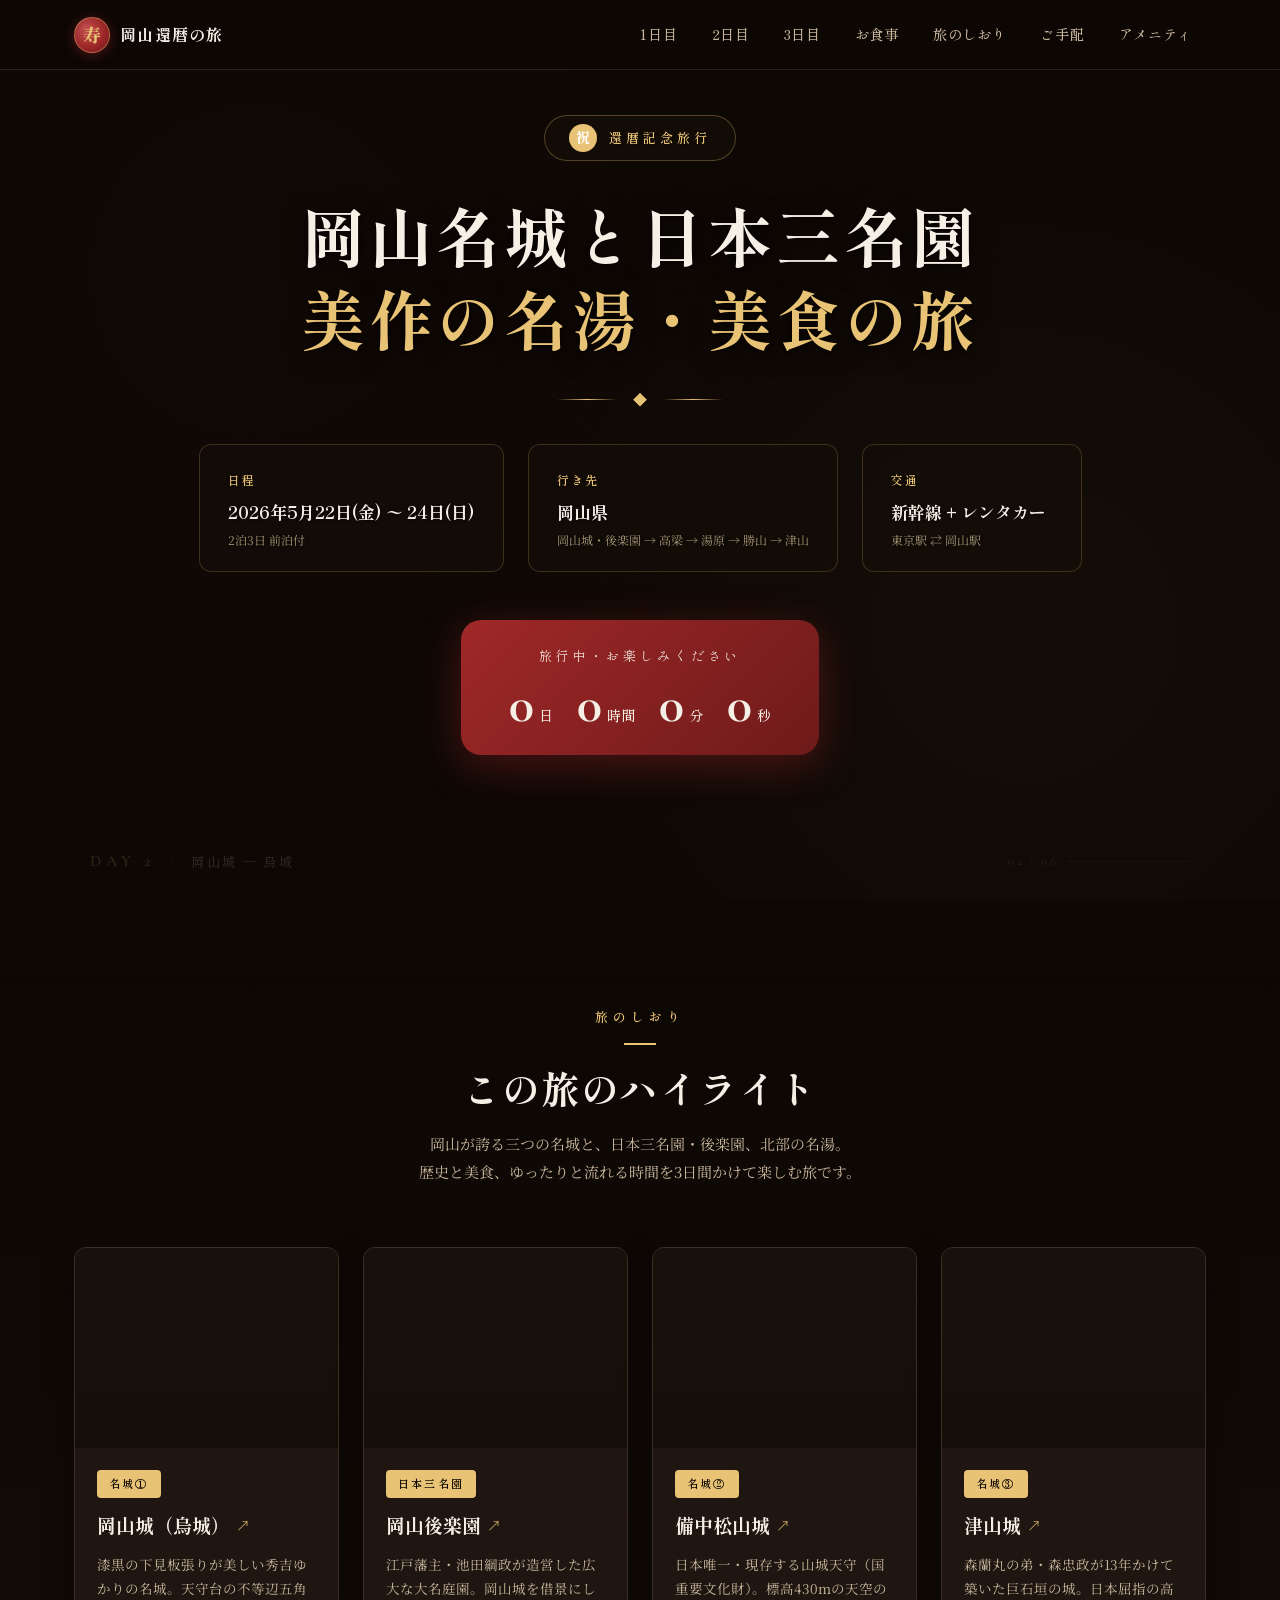
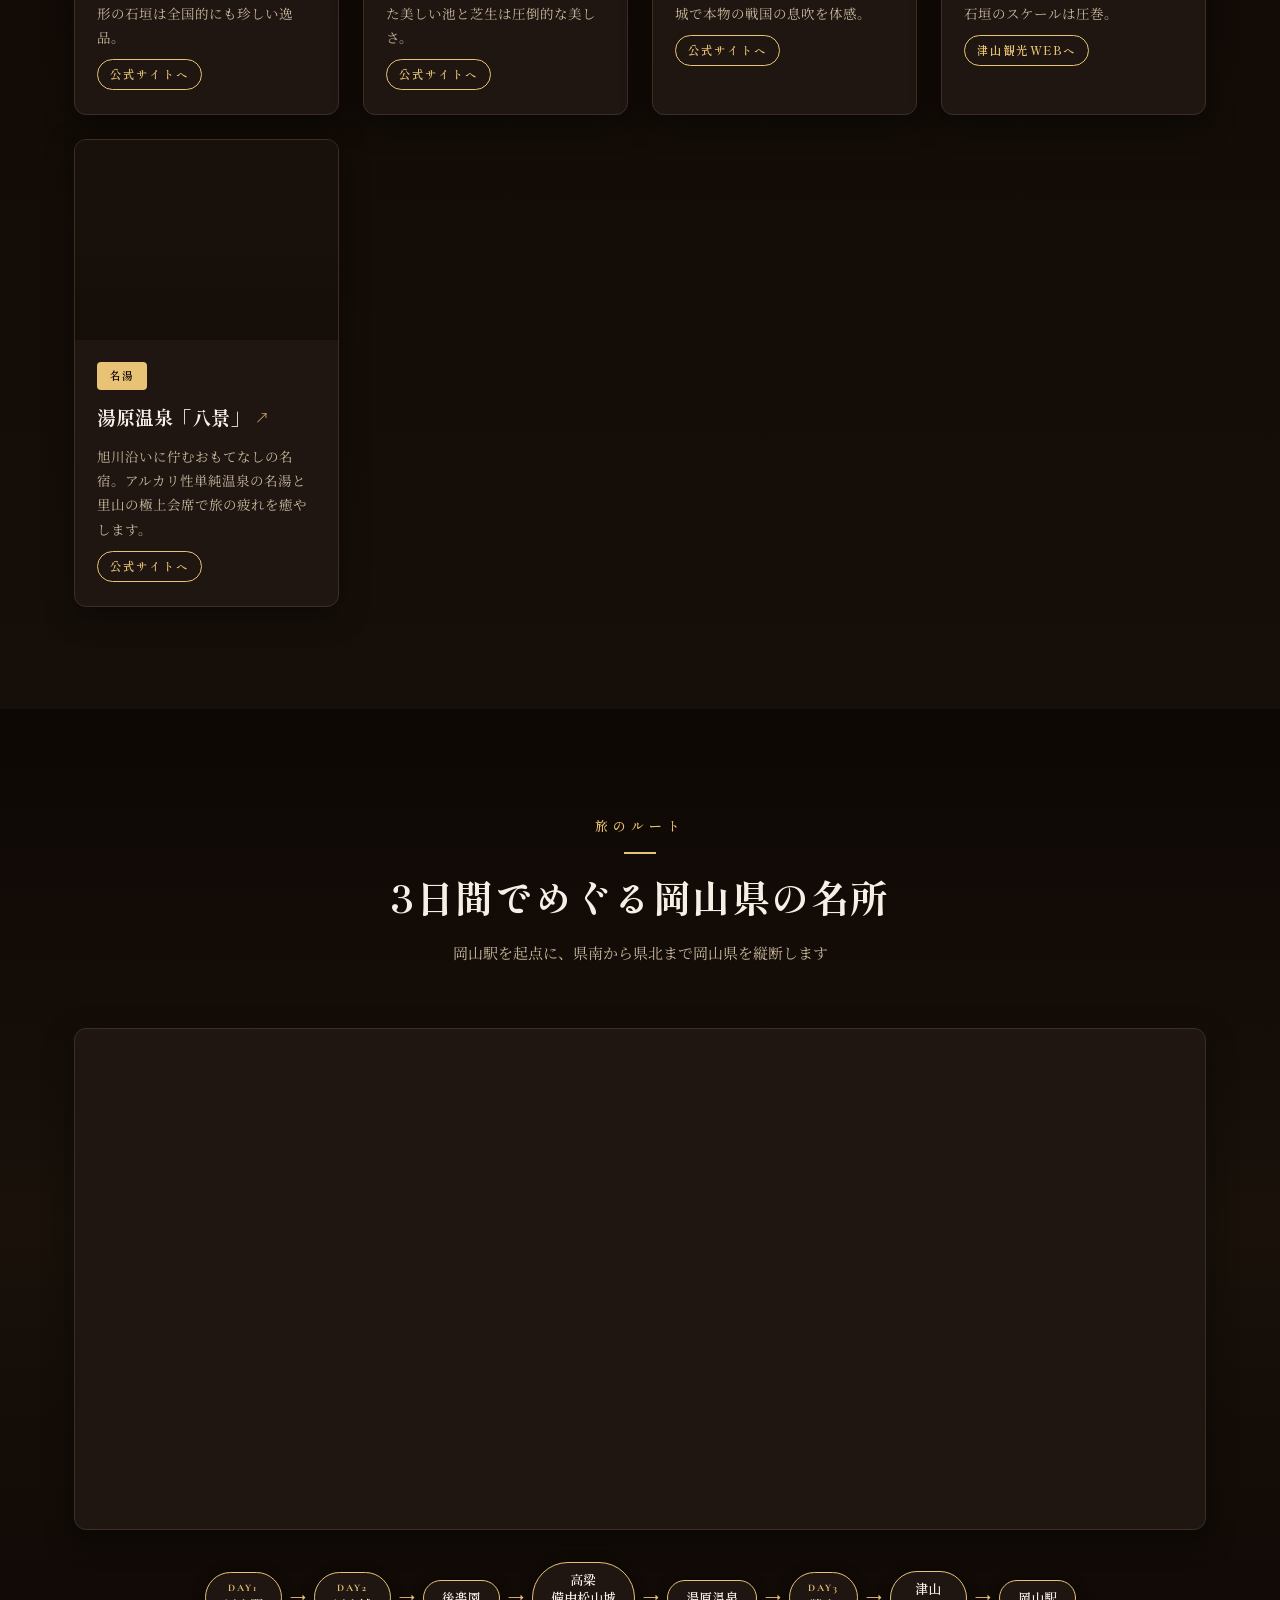
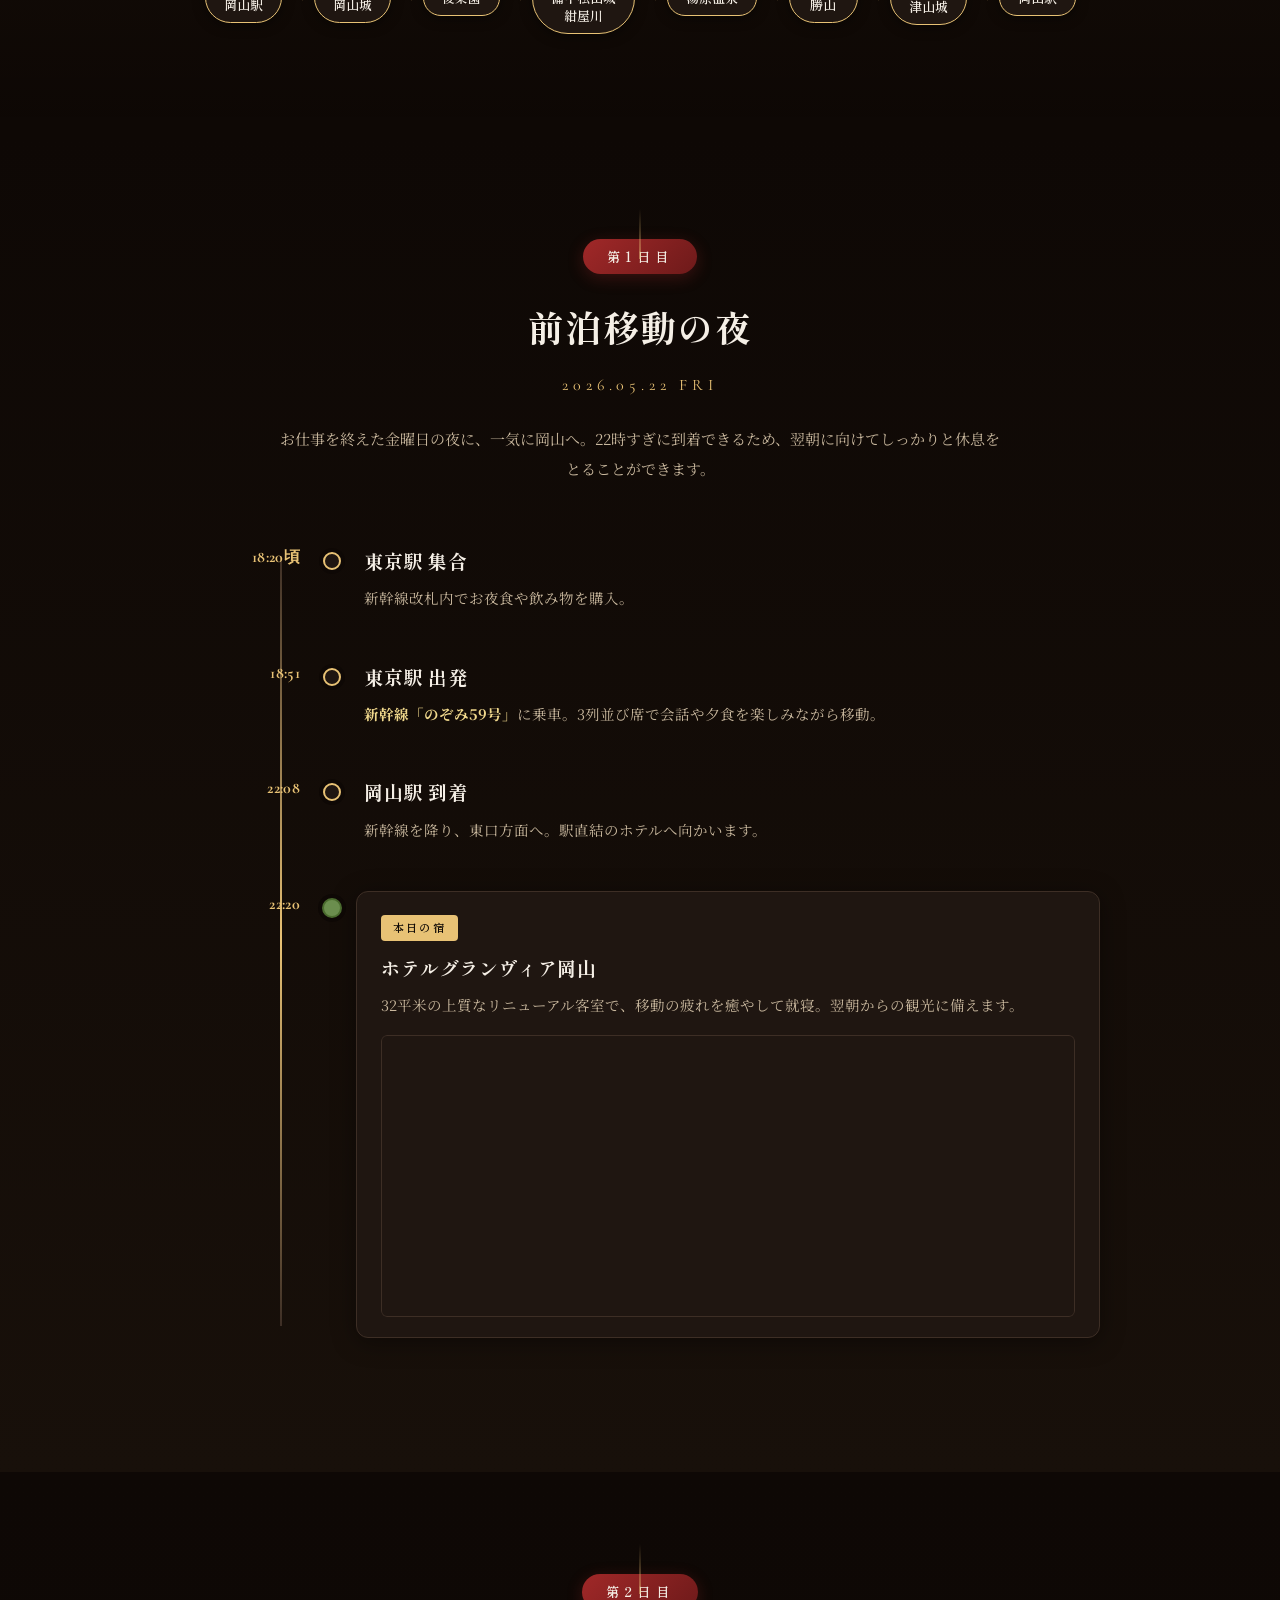
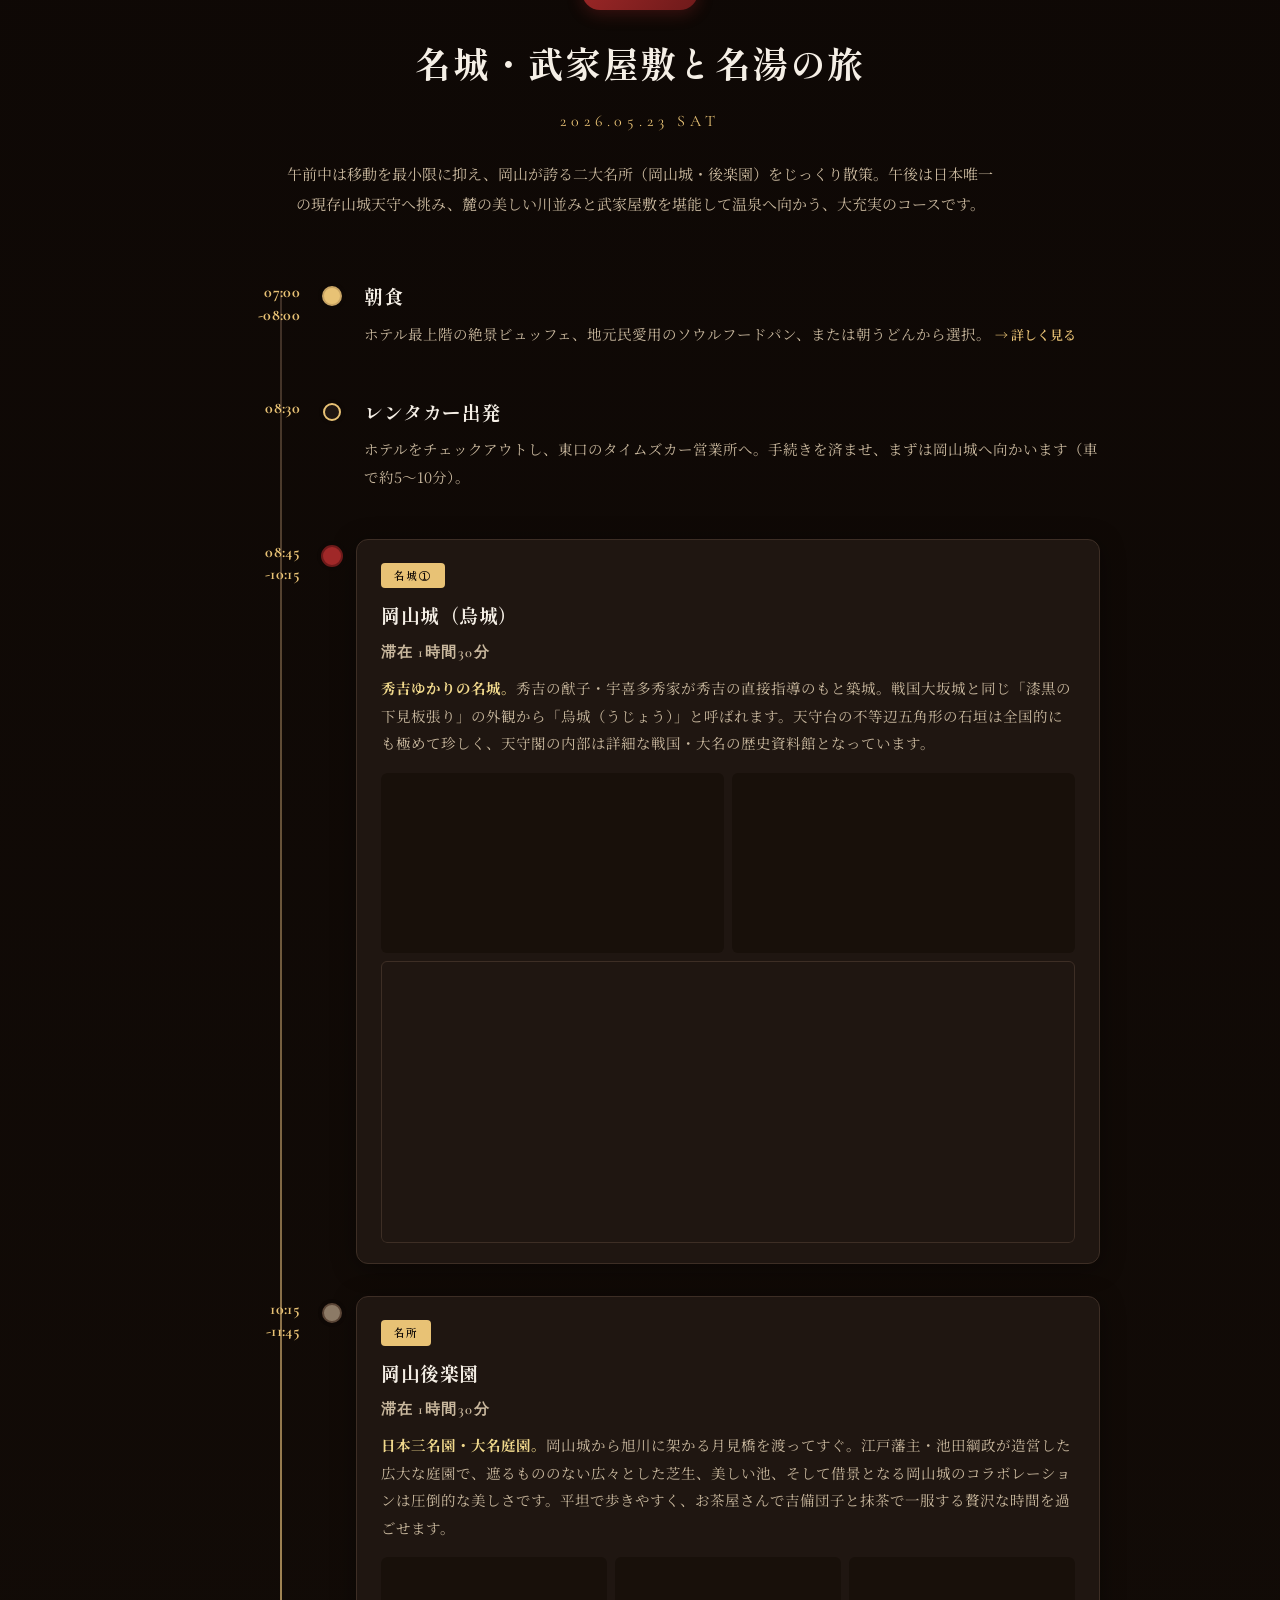
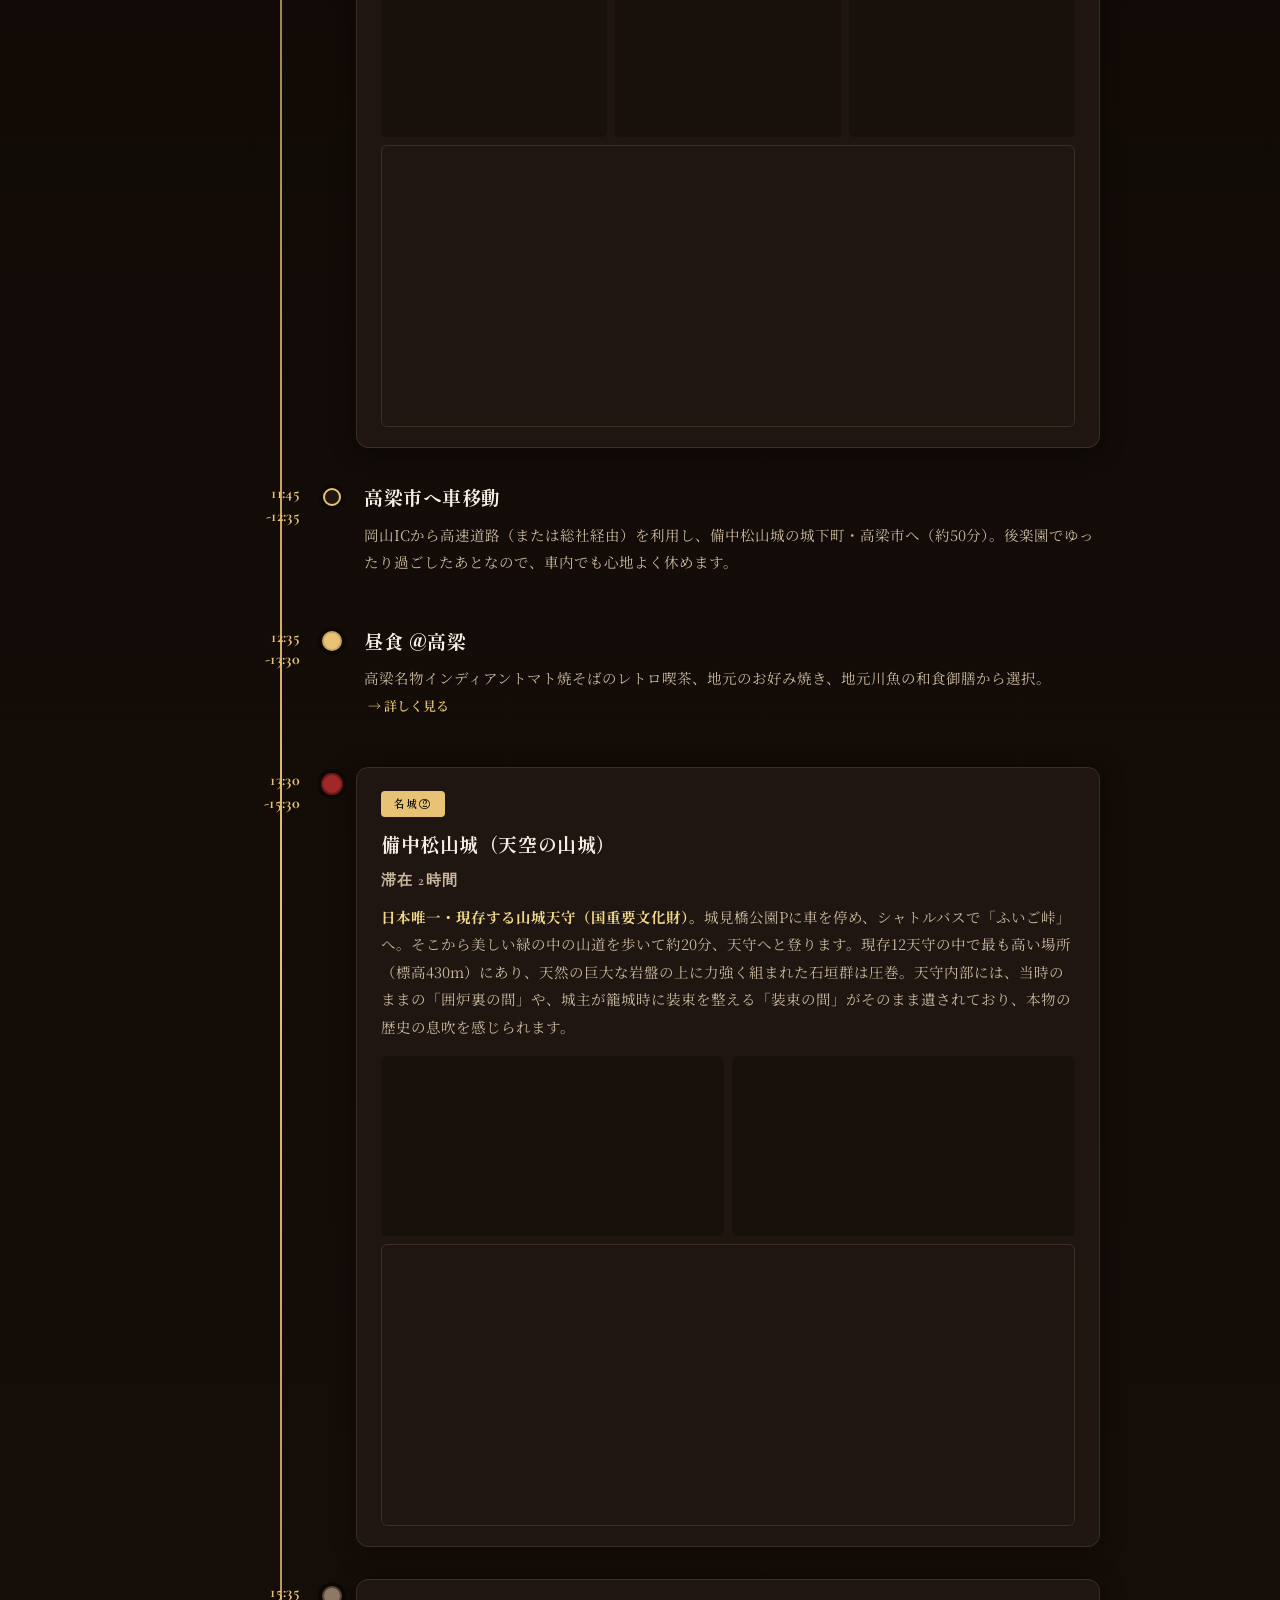
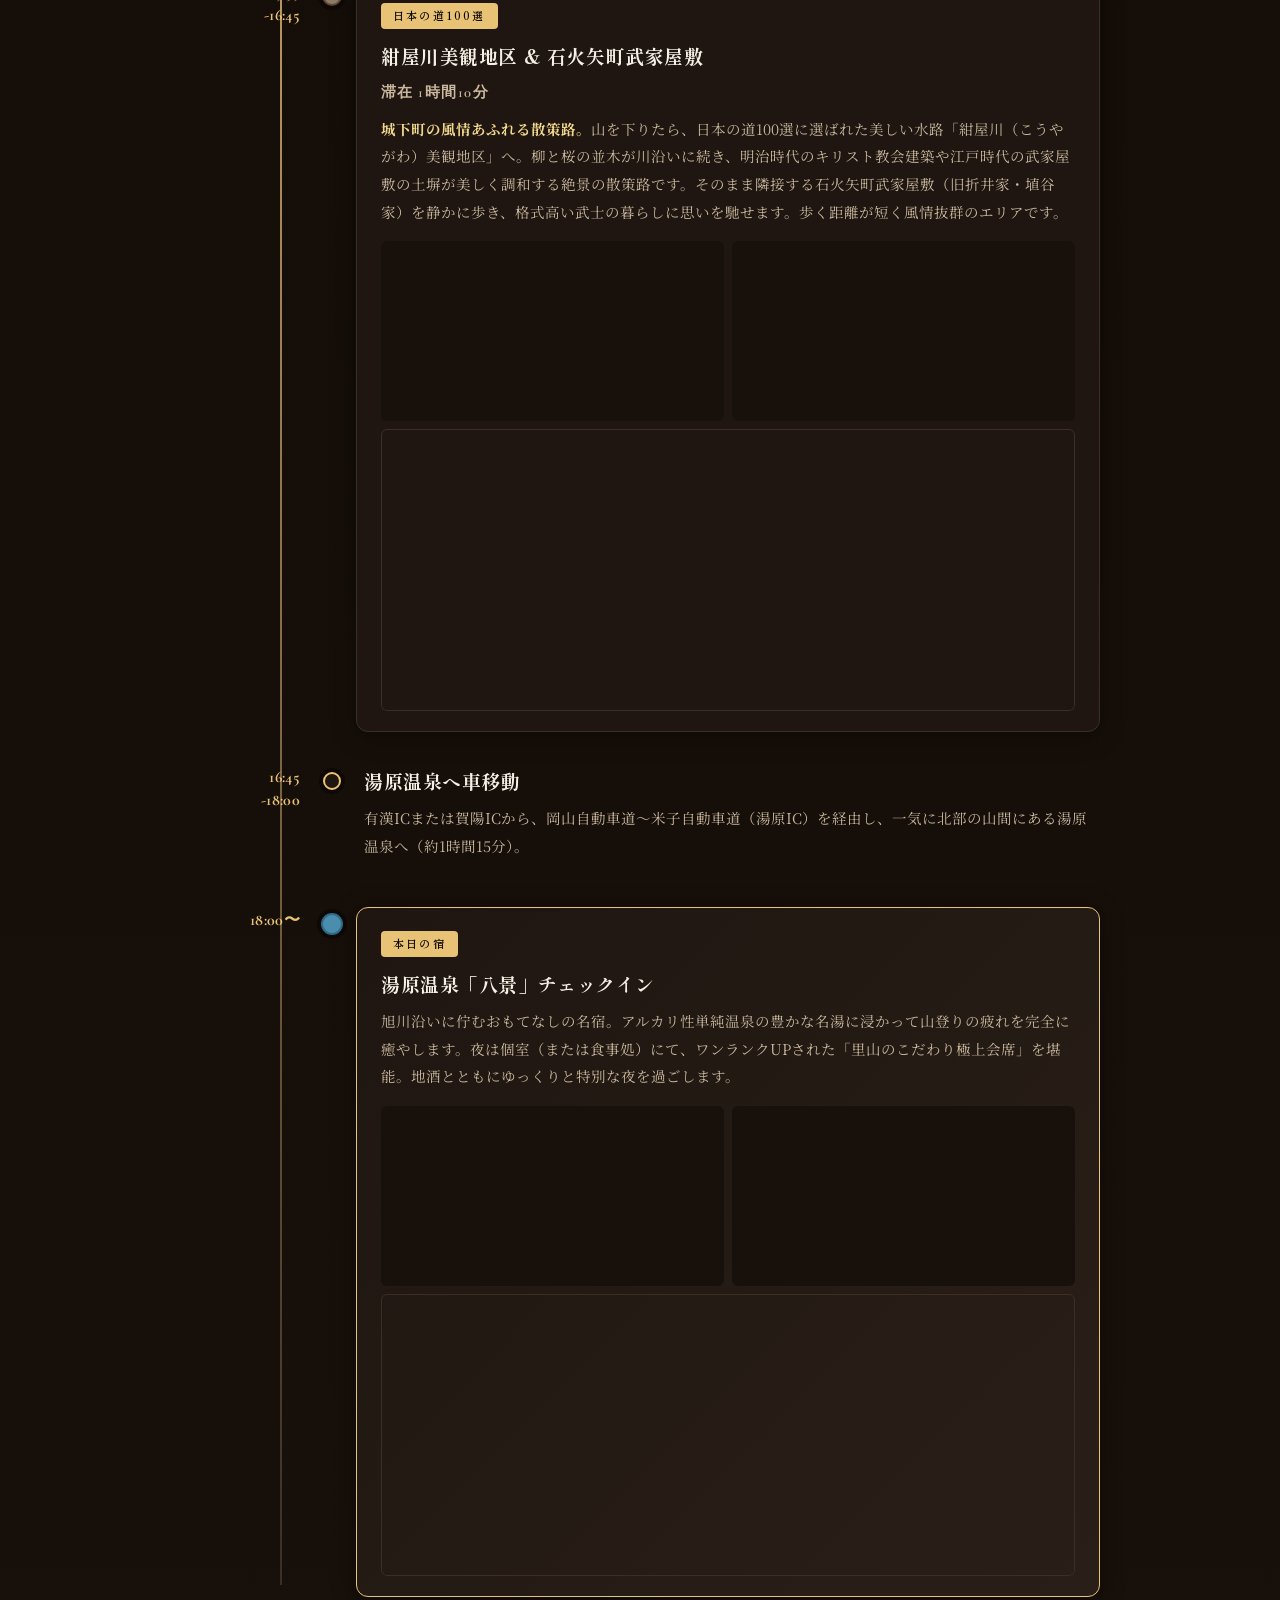
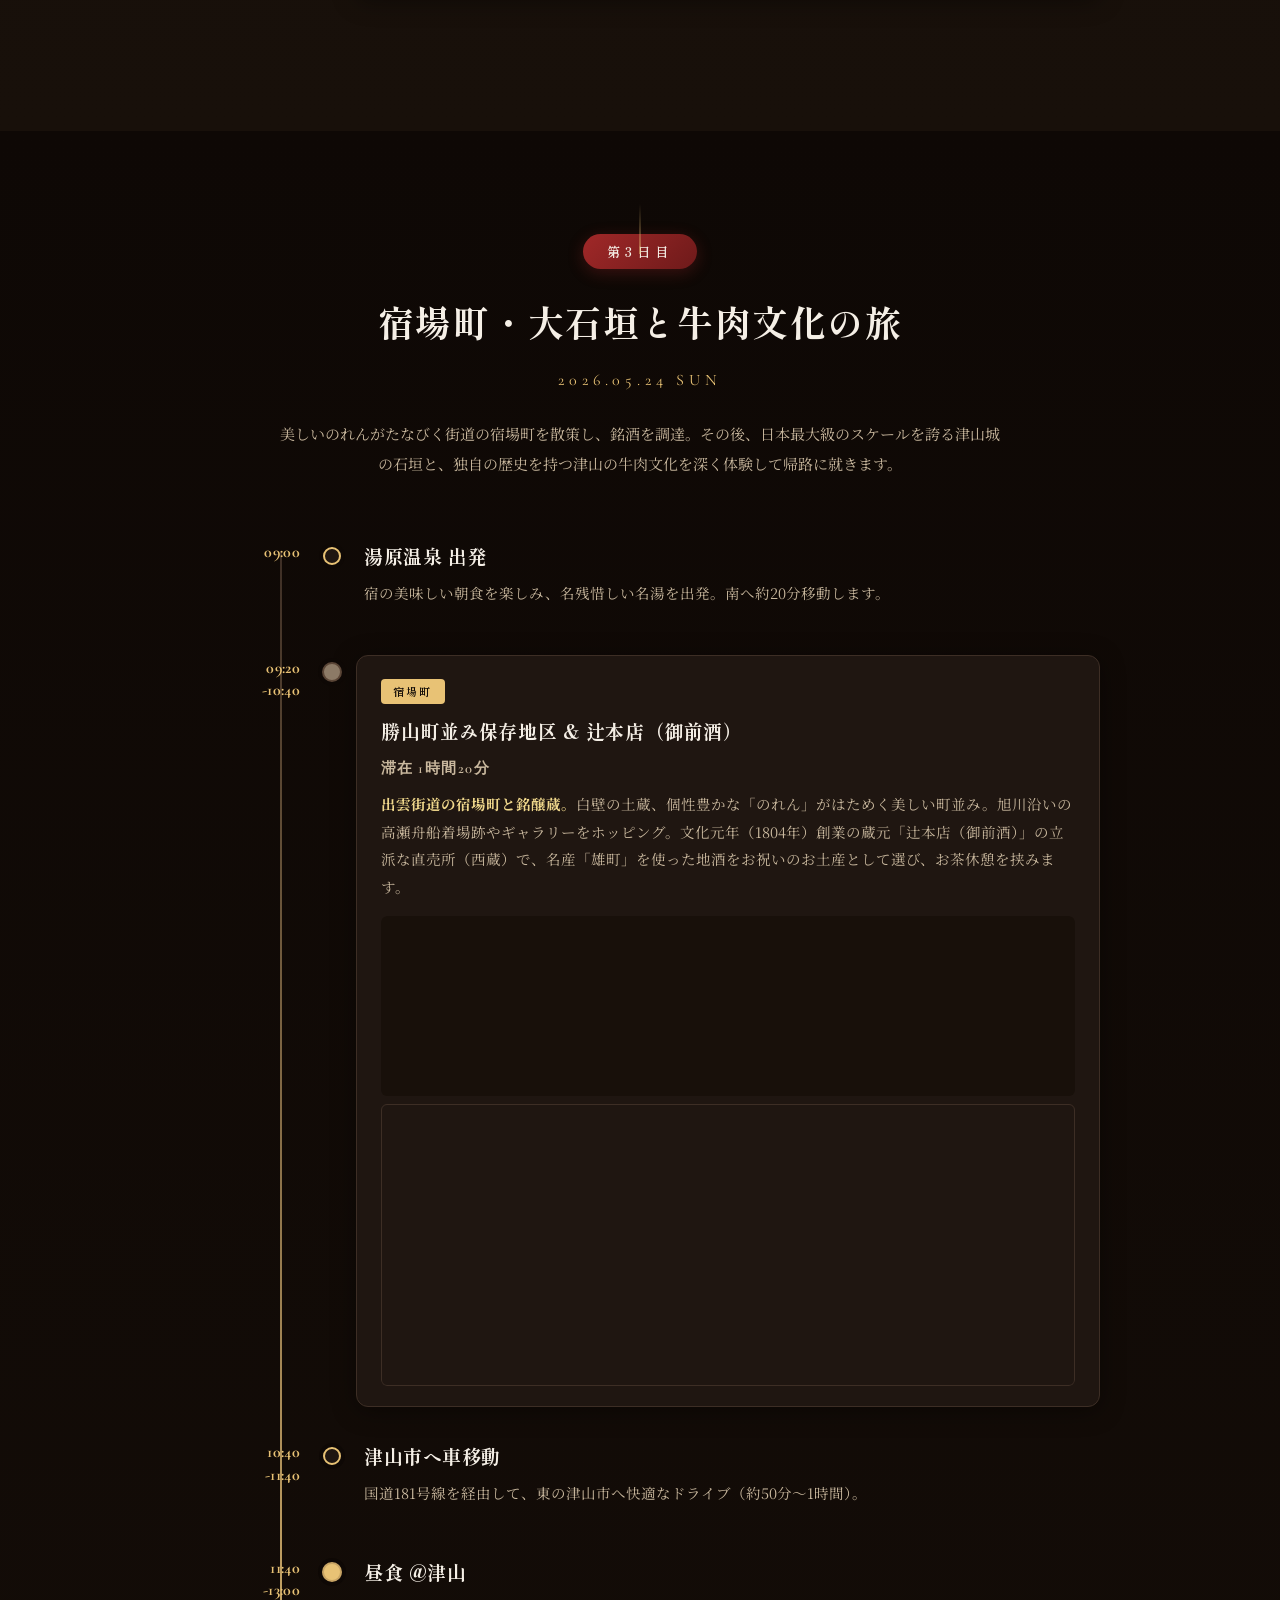
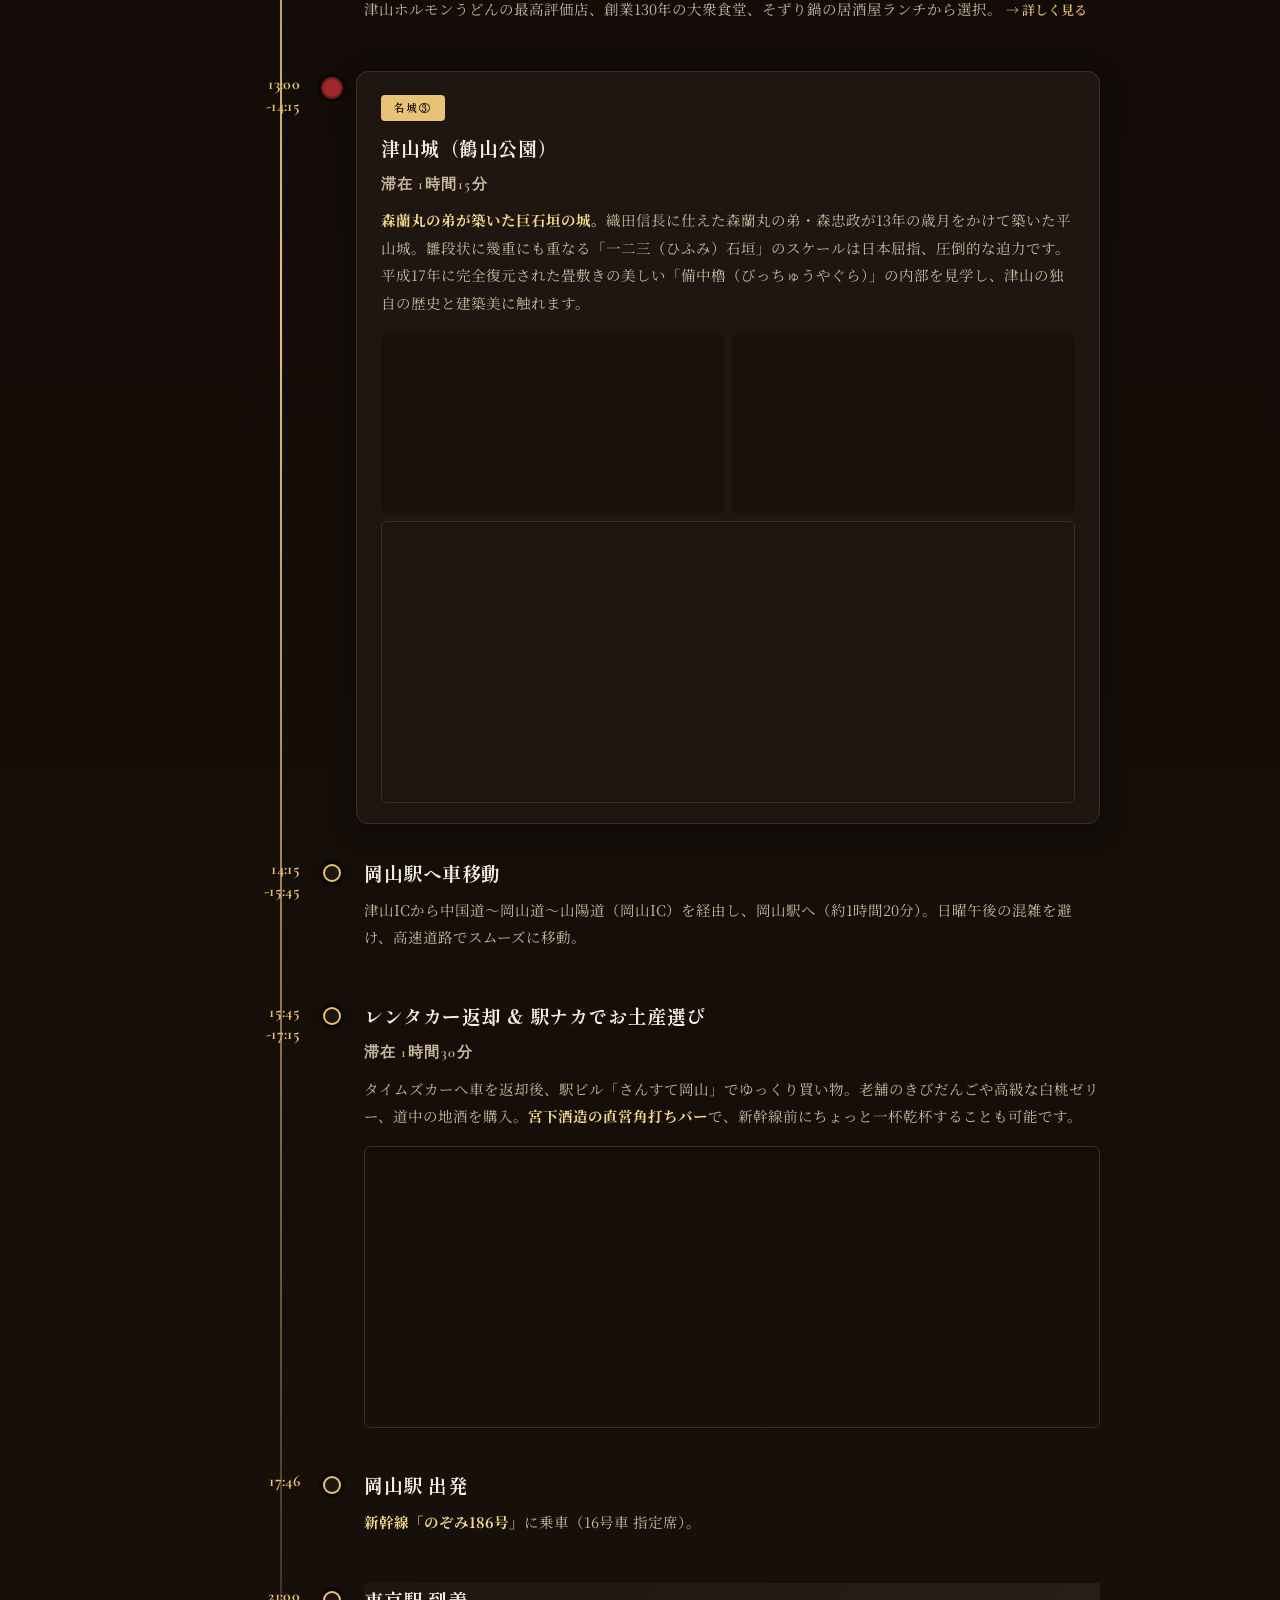
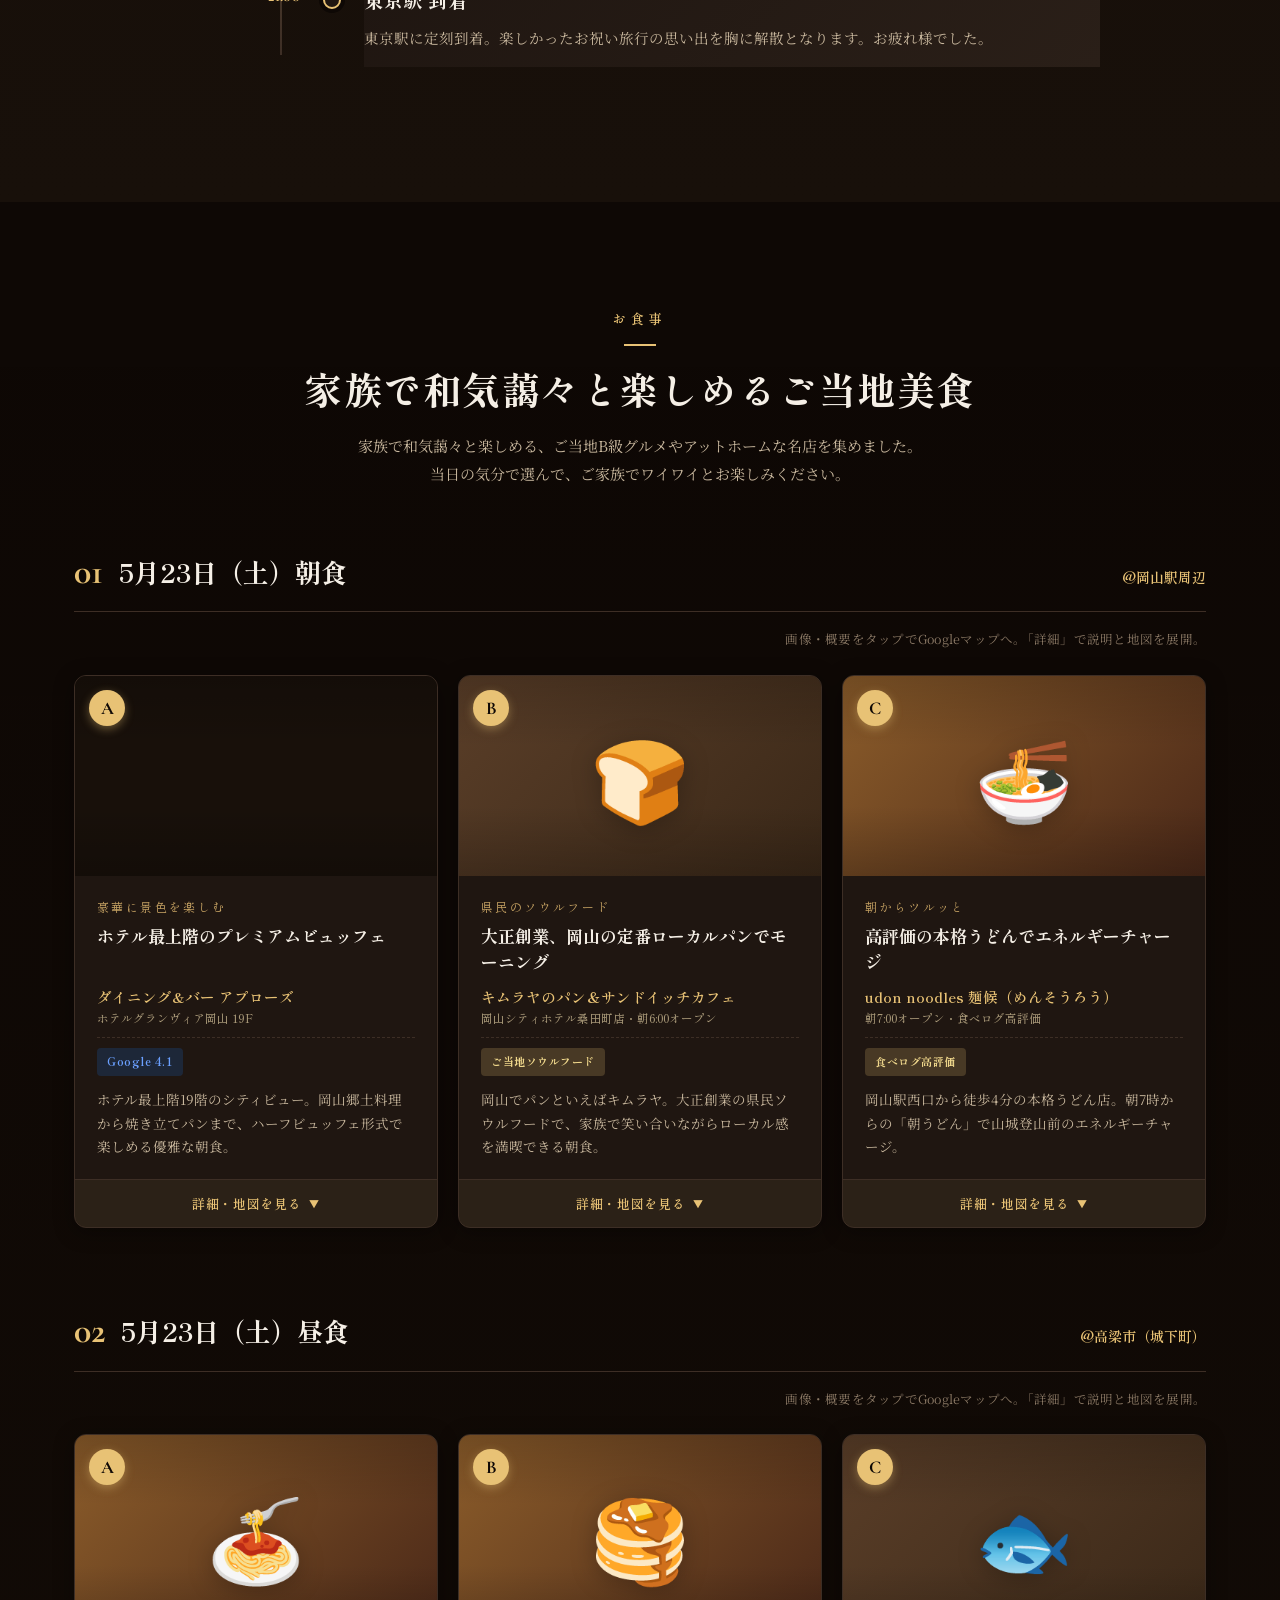
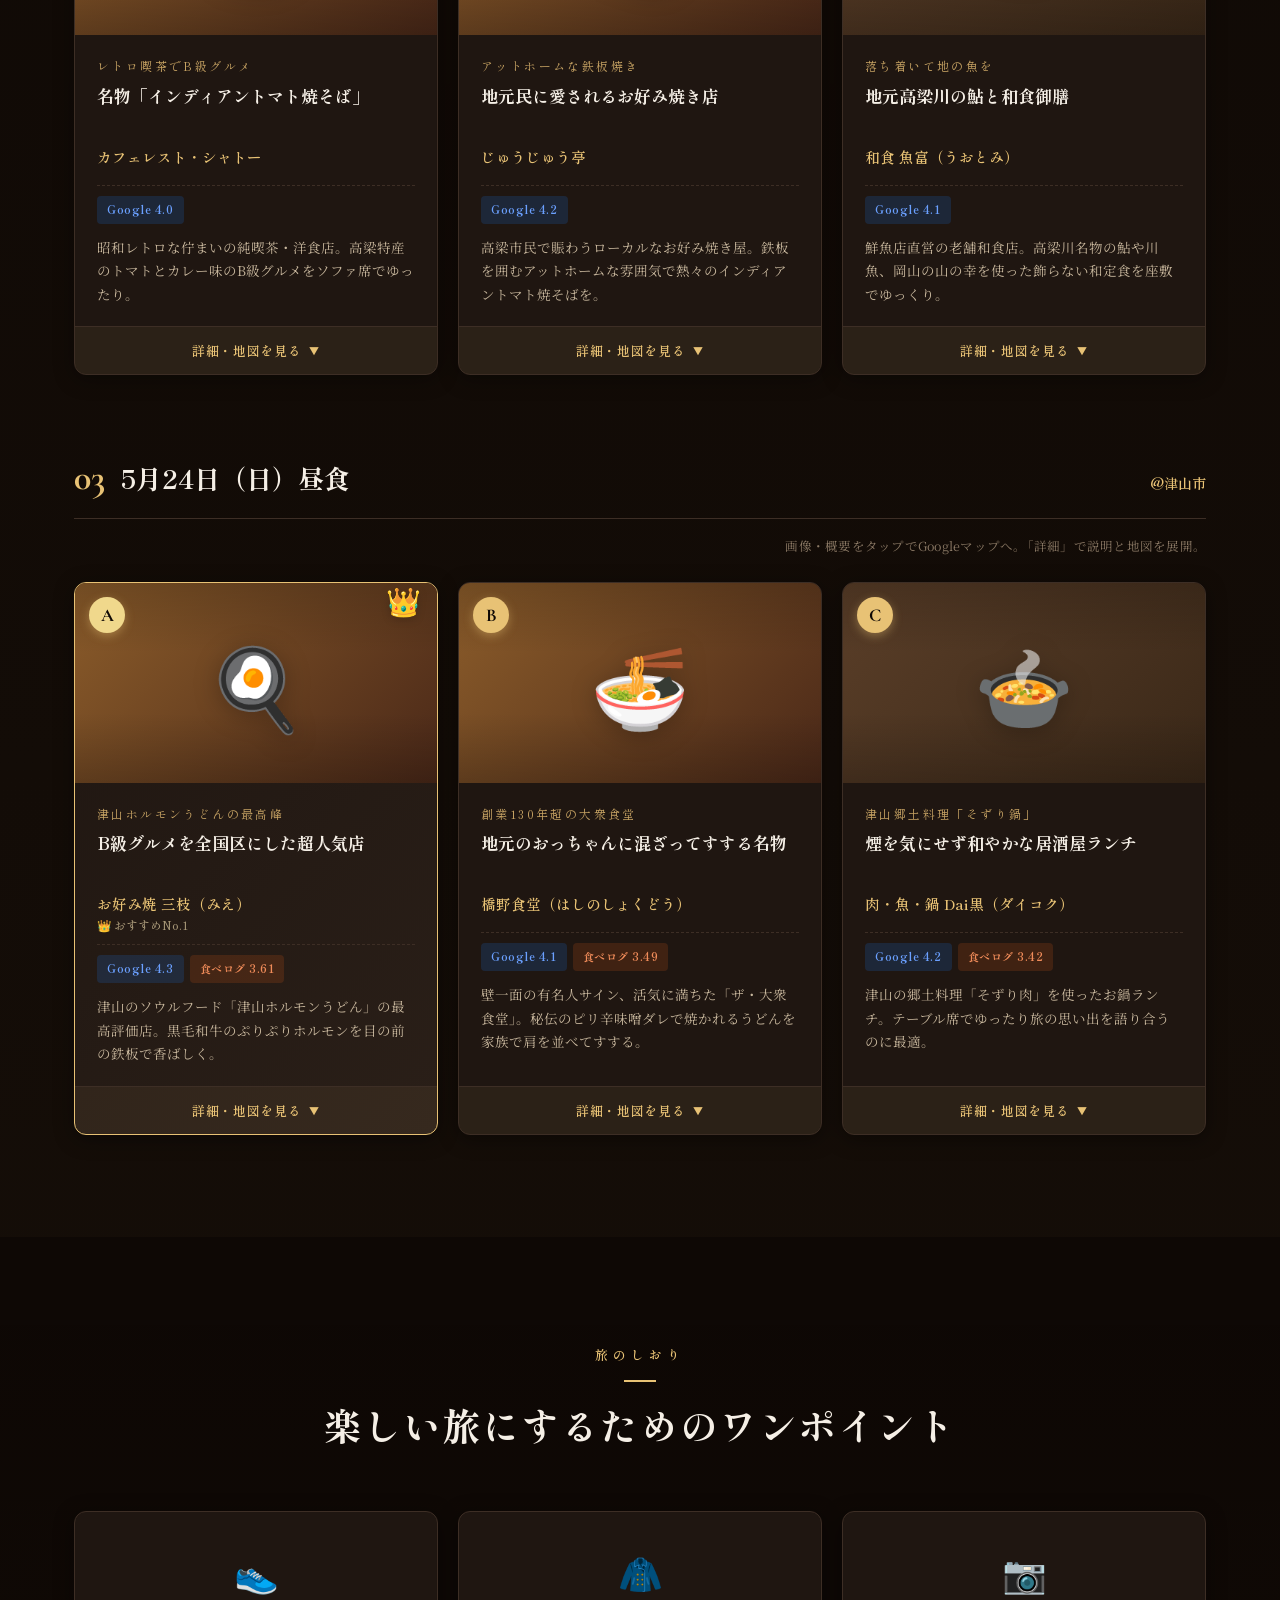
==== commit a8a02cb0: "feat: 食事処をv3に全面更新 — 家族で和気藹々と楽しめるB級グルメ中心に 朝食 @岡山駅周辺 (2→3択): - A: ダイニング＆バー アプローズ (継続) - B: 喫茶ほんまち → キム" ====
--- a/index.html
+++ b/index.html
@@ -698,7 +698,7 @@
         <div class="timeline-marker timeline-marker-food"></div>
         <div class="timeline-content">
           <h3 class="timeline-title">朝食</h3>
-          <p>ホテル最上階の絶景ビュッフェ、または駅近の隠れ家レトロ喫茶から選択。<a href="#food-breakfast" class="inline-link">→ 詳しく見る</a></p>
+          <p>ホテル最上階の絶景ビュッフェ、地元民愛用のソウルフードパン、または朝うどんから選択。<a href="#food-breakfast" class="inline-link">→ 詳しく見る</a></p>
         </div>
       </div>
 
@@ -782,7 +782,7 @@
         <div class="timeline-marker timeline-marker-food"></div>
         <div class="timeline-content">
           <h3 class="timeline-title">昼食 @高梁</h3>
-          <p>城下町の老舗和食、武家屋敷跡の手打ち蕎麦、築100年超の商家カフェの3つから選択。<a href="#food-lunch1" class="inline-link">→ 詳しく見る</a></p>
+          <p>高梁名物インディアントマト焼そばのレトロ喫茶、地元のお好み焼き、地元川魚の和食御膳から選択。<a href="#food-lunch1" class="inline-link">→ 詳しく見る</a></p>
         </div>
       </div>
 
@@ -943,7 +943,7 @@
         <div class="timeline-marker timeline-marker-food"></div>
         <div class="timeline-content">
           <h3 class="timeline-title">昼食 @津山</h3>
-          <p>食べログ3.6超の鉄板焼き、名物ホルモンうどん、または大正浪漫薫る城麓の高級洋食から選択。<a href="#food-lunch2" class="inline-link">→ 詳しく見る</a></p>
+          <p>津山ホルモンうどんの最高評価店、創業130年の大衆食堂、そずり鍋の居酒屋ランチから選択。<a href="#food-lunch2" class="inline-link">→ 詳しく見る</a></p>
         </div>
       </div>
 
@@ -1032,8 +1032,8 @@
   <div class="container">
     <div class="section-header">
       <span class="section-number">お食事</span>
-      <h2 class="section-title">気分で選べる美食の選択肢</h2>
-      <p class="section-subtitle">朝食・お昼ごはんは、その日の気分で複数のお店から選べるようにしています。<br>どれも評価が高くご当地感の強いお店ばかりです。</p>
+      <h2 class="section-title">家族で和気藹々と楽しめるご当地美食</h2>
+      <p class="section-subtitle">家族で和気藹々と楽しめる、ご当地B級グルメやアットホームな名店を集めました。<br>当日の気分で選んで、ご家族でワイワイとお楽しみください。</p>
     </div>
 
     <!-- Breakfast -->
@@ -1057,7 +1057,6 @@
               <div class="food-card-shop">ダイニング&バー アプローズ<br><small>ホテルグランヴィア岡山 19F</small></div>
               <div class="food-card-rating">
                 <span class="rating-badge google">Google 4.1</span>
-                <span class="rating-badge tabelog">食べログ 3.4</span>
               </div>
               <p class="food-card-brief">ホテル最上階19階のシティビュー。岡山郷土料理から焼き立てパンまで、ハーフビュッフェ形式で楽しめる優雅な朝食。</p>
             </div>
@@ -1081,17 +1080,16 @@
           <div class="food-card-summary" data-clickable="true">
             <div class="food-card-photo food-card-photo-placeholder food-photo-coffee">
               <span class="food-card-letter">B</span>
-              <span class="food-card-photo-emoji" aria-hidden="true">☕</span>
+              <span class="food-card-photo-emoji" aria-hidden="true">🍞</span>
             </div>
             <div class="food-card-info">
-              <div class="food-card-tagline">静かにレトロを味わう</div>
-              <h4 class="food-card-title">大人気レトロ喫茶のこだわりモーニング</h4>
-              <div class="food-card-shop">喫茶 ほんまち</div>
+              <div class="food-card-tagline">県民のソウルフード</div>
+              <h4 class="food-card-title">大正創業、岡山の定番ローカルパンでモーニング</h4>
+              <div class="food-card-shop">キムラヤのパン＆サンドイッチカフェ<br><small>岡山シティホテル桑田町店・朝6:00オープン</small></div>
               <div class="food-card-rating">
-                <span class="rating-badge google">Google 4.3</span>
-                <span class="rating-badge tabelog">食べログ 3.48</span>
+                <span class="rating-badge feature">ご当地ソウルフード</span>
               </div>
-              <p class="food-card-brief">アンティーク調度品に囲まれた隠れ家的レトロ喫茶。深みのあるネルドリップコーヒーと手作りの絶品サンドイッチ。</p>
+              <p class="food-card-brief">岡山でパンといえばキムラヤ。大正創業の県民ソウルフードで、家族で笑い合いながらローカル感を満喫できる朝食。</p>
             </div>
           </div>
           <button type="button" class="food-card-toggle" aria-expanded="false">
@@ -1100,10 +1098,41 @@
           </button>
           <div class="food-card-details">
             <div class="food-card-details-inner">
-              <p class="food-card-desc">岡山駅東口からすぐの場所にある、アンティークな調度品に囲まれた隠れ家的な超人気レトロ喫茶。食べログでも3.5に迫る高評価。丁寧に淹れられた深みのあるネルドリップコーヒーと、手作りの絶品サンドイッチ、厚切りトーストなどのモーニングセットが静かな音楽とともに楽しめます。</p>
-              <p class="food-card-rec"><strong>こんな朝に：</strong>「あまり多く食べられない。静かな空間でゆっくり目を覚ましたい」という朝に。</p>
+              <p class="food-card-desc">岡山でパンといえば「キムラヤ」。大正時代から続く岡山県民のソウルフードで、「バナナクリームロール」や「たくあんサラダロール」など面白いパンがたくさんあります。カフェスペースで朝からお得な手作りサンドイッチのモーニングセットを食べられ、家族で笑い合いながらローカル感を満喫できます。</p>
+              <p class="food-card-rec"><strong>こんな朝に：</strong>「岡山ならではの定番ローカルパンで、家族でわいわい朝食を楽しみたい」時に。</p>
               <div class="food-card-map">
-                <iframe src="https://maps.google.com/maps?q=喫茶+ほんまち+岡山&hl=ja&z=17&output=embed" width="100%" height="220" style="border:0;" allowfullscreen="" loading="lazy" referrerpolicy="no-referrer-when-downgrade"></iframe>
+                <iframe src="https://maps.google.com/maps?q=キムラヤのパン+岡山シティホテル桑田町&hl=ja&z=17&output=embed" width="100%" height="220" style="border:0;" allowfullscreen="" loading="lazy" referrerpolicy="no-referrer-when-downgrade"></iframe>
+              </div>
+            </div>
+          </div>
+        </article>
+
+        <article class="food-card">
+          <div class="food-card-summary" data-clickable="true">
+            <div class="food-card-photo food-card-photo-placeholder food-photo-noodle">
+              <span class="food-card-letter">C</span>
+              <span class="food-card-photo-emoji" aria-hidden="true">🍜</span>
+            </div>
+            <div class="food-card-info">
+              <div class="food-card-tagline">朝からツルッと</div>
+              <h4 class="food-card-title">高評価の本格うどんでエネルギーチャージ</h4>
+              <div class="food-card-shop">udon noodles 麺候（めんそうろう）<br><small>朝7:00オープン・食べログ高評価</small></div>
+              <div class="food-card-rating">
+                <span class="rating-badge feature">食べログ高評価</span>
+              </div>
+              <p class="food-card-brief">岡山駅西口から徒歩4分の本格うどん店。朝7時からの「朝うどん」で山城登山前のエネルギーチャージ。</p>
+            </div>
+          </div>
+          <button type="button" class="food-card-toggle" aria-expanded="false">
+            <span class="food-card-toggle-text">詳細・地図を見る</span>
+            <span class="food-card-toggle-icon" aria-hidden="true">▼</span>
+          </button>
+          <div class="food-card-details">
+            <div class="food-card-details-inner">
+              <p class="food-card-desc">岡山駅西口から徒歩4分の場所にある本格うどん店。土日は朝7時から開いており、地元の人に混ざって「朝うどん」が楽しめます。うどんと「卵かけご飯」の朝食セットなどがリーズナブルに味わえ、山城登山の前のエネルギーチャージとしては最高に胃袋に優しいローカルグルメです。</p>
+              <p class="food-card-rec"><strong>こんな朝に：</strong>「胃に優しいローカル朝食で、午後の山登りに備えたい」時に。</p>
+              <div class="food-card-map">
+                <iframe src="https://maps.google.com/maps?q=udon+noodles+麺候+岡山&hl=ja&z=17&output=embed" width="100%" height="220" style="border:0;" allowfullscreen="" loading="lazy" referrerpolicy="no-referrer-when-downgrade"></iframe>
               </div>
             </div>
           </div>
@@ -1125,18 +1154,18 @@
 
         <article class="food-card">
           <div class="food-card-summary" data-clickable="true">
-            <div class="food-card-photo" style="background-image: url('https://commons.wikimedia.org/wiki/Special:FilePath/211231_Former_Samurai_Residence_of_the_Ashimori_Domain_Okayama_Okayama_pref_Japan02s3.jpg');">
+            <div class="food-card-photo food-card-photo-placeholder food-photo-noodle">
               <span class="food-card-letter">A</span>
+              <span class="food-card-photo-emoji" aria-hidden="true">🍝</span>
             </div>
             <div class="food-card-info">
-              <div class="food-card-tagline">王道の落ち着いた和食</div>
-              <h4 class="food-card-title">城下町で愛される老舗の丁寧な和定食</h4>
-              <div class="food-card-shop">和食 魚冨（うおとみ）</div>
+              <div class="food-card-tagline">レトロ喫茶でB級グルメ</div>
+              <h4 class="food-card-title">名物「インディアントマト焼そば」</h4>
+              <div class="food-card-shop">カフェレスト・シャトー</div>
               <div class="food-card-rating">
-                <span class="rating-badge google">Google 4.1</span>
-                <span class="rating-badge tabelog">食べログ 3.3</span>
+                <span class="rating-badge google">Google 4.0</span>
               </div>
-              <p class="food-card-brief">備中松山城の麓、高梁名産の山芋を使った特製とろろ御膳。岡山名物の鰆たたきも味わえる老舗和食処。</p>
+              <p class="food-card-brief">昭和レトロな佇まいの純喫茶・洋食店。高梁特産のトマトとカレー味のB級グルメをソファ席でゆったり。</p>
             </div>
           </div>
           <button type="button" class="food-card-toggle" aria-expanded="false">
@@ -1145,10 +1174,10 @@
           </button>
           <div class="food-card-details">
             <div class="food-card-details-inner">
-              <p class="food-card-desc">備中松山城の麓にある歴史ある和食処。地元の新鮮な食材を使い、お刺身、天ぷら、小鉢、煮物、そして高梁名産の山芋（特製とろろ御膳）などが美しく並ぶ上品な和食御膳。岡山名物の「鰆（サワラ）のたたき」や「ばら寿司」も味わえます。</p>
-              <p class="food-card-rec"><strong>こんな昼に：</strong>午後の山登りに向けて、胃もたれせず、しっかり栄養を蓄えられる安心の王道ランチを落ち着いた和室で楽しみたい時に。</p>
+              <p class="food-card-desc">昔ながらの純喫茶・洋食店といった昭和レトロな佇まい。高梁特産のトマトとカレー味をミックスしたB級グルメ「備中高梁インディアントマト焼そば」を、ゆったりとしたソファ席で家族でつつくことができます。ハンバーグなどの定食もあるため、シェアするのにも最適です。</p>
+              <p class="food-card-rec"><strong>こんな昼に：</strong>「ご当地B級グルメをレトロな空間で家族でシェアしながら楽しみたい」時に。</p>
               <div class="food-card-map">
-                <iframe src="https://maps.google.com/maps?q=和食+魚冨+高梁&hl=ja&z=16&output=embed" width="100%" height="220" style="border:0;" allowfullscreen="" loading="lazy" referrerpolicy="no-referrer-when-downgrade"></iframe>
+                <iframe src="https://maps.google.com/maps?q=カフェレスト+シャトー+高梁&hl=ja&z=16&output=embed" width="100%" height="220" style="border:0;" allowfullscreen="" loading="lazy" referrerpolicy="no-referrer-when-downgrade"></iframe>
               </div>
             </div>
           </div>
@@ -1156,18 +1185,18 @@
 
         <article class="food-card">
           <div class="food-card-summary" data-clickable="true">
-            <div class="food-card-photo" style="background-image: url('https://commons.wikimedia.org/wiki/Special:FilePath/Mori_soba_of_Fuji-soba.jpg');">
+            <div class="food-card-photo food-card-photo-placeholder food-photo-noodle">
               <span class="food-card-letter">B</span>
+              <span class="food-card-photo-emoji" aria-hidden="true">🥞</span>
             </div>
             <div class="food-card-info">
-              <div class="food-card-tagline">武家屋敷でツルッと</div>
-              <h4 class="food-card-title">古民家で手打ちを味わう、高梁ランチのトップ評価店</h4>
-              <div class="food-card-shop">手打ちそば 方谷庵（ほうこくあん）</div>
+              <div class="food-card-tagline">アットホームな鉄板焼き</div>
+              <h4 class="food-card-title">地元民に愛されるお好み焼き店</h4>
+              <div class="food-card-shop">じゅうじゅう亭</div>
               <div class="food-card-rating">
-                <span class="rating-badge google">Google 4.1</span>
-                <span class="rating-badge tabelog">食べログ 3.41</span>
+                <span class="rating-badge google">Google 4.2</span>
               </div>
-              <p class="food-card-brief">武家屋敷町の古民家で味わう、コシ強い手打ち蕎麦。サクサクの天ぷら蕎麦や温かい鴨南蛮が大人気。</p>
+              <p class="food-card-brief">高梁市民で賑わうローカルなお好み焼き屋。鉄板を囲むアットホームな雰囲気で熱々のインディアントマト焼そばを。</p>
             </div>
           </div>
           <button type="button" class="food-card-toggle" aria-expanded="false">
@@ -1176,10 +1205,10 @@
           </button>
           <div class="food-card-details">
             <div class="food-card-details-inner">
-              <p class="food-card-desc">武家屋敷跡の美しい町並みにある、古い邸宅を改修した風情抜群のお蕎麦屋さん。高梁の美味しい水で打たれた蕎麦はコシが強く、喉越しが良いとグルメサイトでも非常に高い評価。サクサクの天ぷら蕎麦や、温かい鴨南蛮などが大人気です。</p>
-              <p class="food-card-rec"><strong>こんな昼に：</strong>「午後の山城登城に備えてあっさり済ませたい。江戸の風情も感じたい」という時に最適。</p>
+              <p class="food-card-desc">高梁市民で賑わうローカルなお好み焼き屋さん。鉄板を囲むアットホームな雰囲気の中、熱々のインディアントマト焼そばや関西風お好み焼きをハフハフしながら楽しめます。「これ変わってて美味しいね！」と会話が弾む、気取らない名店です。</p>
+              <p class="food-card-rec"><strong>こんな昼に：</strong>「地元の人と同じ空間で、気取らずにアツアツの鉄板焼きを楽しみたい」時に。</p>
               <div class="food-card-map">
-                <iframe src="https://maps.google.com/maps?q=方谷庵+高梁&hl=ja&z=16&output=embed" width="100%" height="220" style="border:0;" allowfullscreen="" loading="lazy" referrerpolicy="no-referrer-when-downgrade"></iframe>
+                <iframe src="https://maps.google.com/maps?q=じゅうじゅう亭+高梁&hl=ja&z=16&output=embed" width="100%" height="220" style="border:0;" allowfullscreen="" loading="lazy" referrerpolicy="no-referrer-when-downgrade"></iframe>
               </div>
             </div>
           </div>
@@ -1187,17 +1216,18 @@
 
         <article class="food-card">
           <div class="food-card-summary" data-clickable="true">
-            <div class="food-card-photo" style="background-image: url('https://commons.wikimedia.org/wiki/Special:FilePath/Hanamizuki_street_in_Takahashi_city,_Okayama_Apr_16,_2018.jpg');">
+            <div class="food-card-photo food-card-photo-placeholder food-photo-coffee">
               <span class="food-card-letter">C</span>
+              <span class="food-card-photo-emoji" aria-hidden="true">🐟</span>
             </div>
             <div class="food-card-info">
-              <div class="food-card-tagline">建物自体が歴史的資料</div>
-              <h4 class="food-card-title">築100年超の旧醤油屋で過ごすレトロ時間</h4>
-              <div class="food-card-shop">町家カフェ 太郎と花子</div>
+              <div class="food-card-tagline">落ち着いて地の魚を</div>
+              <h4 class="food-card-title">地元高梁川の鮎と和食御膳</h4>
+              <div class="food-card-shop">和食 魚富（うおとみ）</div>
               <div class="food-card-rating">
-                <span class="rating-badge feature">歴史・町並み特選</span>
+                <span class="rating-badge google">Google 4.1</span>
               </div>
-              <p class="food-card-brief">明治期の旧醤油屋をそのまま活かしたレトロ空間。旬野菜のカレーやハンバーグを「うなぎの寝床」造りで。</p>
+              <p class="food-card-brief">鮮魚店直営の老舗和食店。高梁川名物の鮎や川魚、岡山の山の幸を使った飾らない和定食を座敷でゆっくり。</p>
             </div>
           </div>
           <button type="button" class="food-card-toggle" aria-expanded="false">
@@ -1206,10 +1236,10 @@
           </button>
           <div class="food-card-details">
             <div class="food-card-details-inner">
-              <p class="food-card-desc">本町町並み保存地区（かつての商人町）にあり、明治期に建てられた本物の商家（旧醤油屋）をそのまま活かしたレトロなカフェレストラン。太い梁、むき出しの土間、奥へ続く細長い「うなぎの寝床」の造りなど、当時の大商人の暮らしがそのまま遺されています。食事は地元の旬の野菜を使ったカレーやハンバーグなどがいただけます。</p>
-              <p class="food-card-rec"><strong>こんな昼に：</strong>「歴史ある建物の空間そのものに浸りたい。商人の歴史にも興味がある」という時に。</p>
+              <p class="food-card-desc">鮮魚店直営の老舗和食店。「B級グルメではなく落ち着いて地元の魚を食べたい」時用。高梁川名物の鮎（あゆ）や川魚、岡山の山の幸を使った飾らない和定食を座敷でゆっくり食べられます。午後の山登り前に胃もたれせず、しっかり栄養を蓄えられます。</p>
+              <p class="food-card-rec"><strong>こんな昼に：</strong>「ご当地B級グルメより落ち着いた和食で、山登り前にしっかり栄養補給したい」時に。</p>
               <div class="food-card-map">
-                <iframe src="https://maps.google.com/maps?q=町家カフェ+太郎と花子+高梁&hl=ja&z=16&output=embed" width="100%" height="220" style="border:0;" allowfullscreen="" loading="lazy" referrerpolicy="no-referrer-when-downgrade"></iframe>
+                <iframe src="https://maps.google.com/maps?q=和食+魚富+高梁&hl=ja&z=16&output=embed" width="100%" height="220" style="border:0;" allowfullscreen="" loading="lazy" referrerpolicy="no-referrer-when-downgrade"></iframe>
               </div>
             </div>
           </div>
@@ -1230,18 +1260,19 @@
 
         <article class="food-card food-card-top">
           <div class="food-card-summary" data-clickable="true">
-            <div class="food-card-photo" style="background-image: url('https://commons.wikimedia.org/wiki/Special:FilePath/KobeBeefOnGrill.jpg');">
+            <div class="food-card-photo food-card-photo-placeholder food-photo-noodle">
               <span class="food-card-letter">A</span>
+              <span class="food-card-photo-emoji" aria-hidden="true">🍳</span>
             </div>
             <div class="food-card-info">
-              <div class="food-card-tagline">津山肉文化の最高峰</div>
-              <h4 class="food-card-title">食べログ3.6超！目の前で焼く圧倒的な肉名店</h4>
-              <div class="food-card-shop">鉄板焼き 千恵（ちえ）<br><small>👑 おすすめNo.1</small></div>
+              <div class="food-card-tagline">津山ホルモンうどんの最高峰</div>
+              <h4 class="food-card-title">B級グルメを全国区にした超人気店</h4>
+              <div class="food-card-shop">お好み焼 三枝（みえ）<br><small>👑 おすすめNo.1</small></div>
               <div class="food-card-rating">
                 <span class="rating-badge google">Google 4.3</span>
-                <span class="rating-badge tabelog">食べログ 3.64</span>
+                <span class="rating-badge tabelog">食べログ 3.61</span>
               </div>
-              <p class="food-card-brief">目の前で焼き上げる黒毛和牛の名店。津山名物そずりも絶品。食べログ3.6超の超人気店。</p>
+              <p class="food-card-brief">津山のソウルフード「津山ホルモンうどん」の最高評価店。黒毛和牛のぷりぷりホルモンを目の前の鉄板で香ばしく。</p>
             </div>
           </div>
           <button type="button" class="food-card-toggle" aria-expanded="false">
@@ -1250,10 +1281,10 @@
           </button>
           <div class="food-card-details">
             <div class="food-card-details-inner">
-              <p class="food-card-desc">津山を代表する超名店であり、食べログでも圧倒的高評価を誇る肉の聖地。目の前の鉄板で、職人が最高の焼き加減で黒毛和牛（サガリや新鮮なミノ、ロース）をタレとともに焼き上げてくれます。津山名物の「そずり（骨の周りの削ぎ落とし肉）」の炒め物や、極上の肉料理に言葉を失います。</p>
-              <p class="food-card-rec"><strong>こんな昼に：</strong>「最高に美味いご当地のお肉を贅沢に味わいたい！」という時に（※超人気店のため事前予約必須）。</p>
+              <p class="food-card-desc">津山が全国に誇るソウルフード「津山ホルモンうどん」の最高評価店。黒毛和牛のぷりぷりホルモンを目の前の鉄板で香ばしく焼き上げてくれます。普通のタレと「塩ホルモンうどん」を頼んで、家族でシェアして味比べしながらワイワイ食べるのが最高の楽しみ方です。</p>
+              <p class="food-card-rec"><strong>こんな昼に：</strong>「津山名物ホルモンうどんを家族でシェアしながら味比べを楽しみたい」時に（※超人気店のため事前予約推奨）。</p>
               <div class="food-card-map">
-                <iframe src="https://maps.google.com/maps?q=鉄板焼+千恵+津山&hl=ja&z=16&output=embed" width="100%" height="220" style="border:0;" allowfullscreen="" loading="lazy" referrerpolicy="no-referrer-when-downgrade"></iframe>
+                <iframe src="https://maps.google.com/maps?q=お好み焼+三枝+津山&hl=ja&z=16&output=embed" width="100%" height="220" style="border:0;" allowfullscreen="" loading="lazy" referrerpolicy="no-referrer-when-downgrade"></iframe>
               </div>
             </div>
           </div>
@@ -1266,14 +1297,14 @@
               <span class="food-card-photo-emoji" aria-hidden="true">🍜</span>
             </div>
             <div class="food-card-info">
-              <div class="food-card-tagline">伝説のローカルフード</div>
-              <h4 class="food-card-title">創業130年、津山ホルモンうどんの聖地</h4>
+              <div class="food-card-tagline">創業130年超の大衆食堂</div>
+              <h4 class="food-card-title">地元のおっちゃんに混ざってすする名物</h4>
               <div class="food-card-shop">橋野食堂（はしのしょくどう）</div>
               <div class="food-card-rating">
                 <span class="rating-badge google">Google 4.1</span>
                 <span class="rating-badge tabelog">食べログ 3.49</span>
               </div>
-              <p class="food-card-brief">明治創業130年、津山B級グルメ「ホルモンうどん」の聖地。ぷりぷり牛ホルモンとピリ辛味噌ダレ。</p>
+              <p class="food-card-brief">壁一面の有名人サイン、活気に満ちた「ザ・大衆食堂」。秘伝のピリ辛味噌ダレで焼かれるうどんを家族で肩を並べてすする。</p>
             </div>
           </div>
           <button type="button" class="food-card-toggle" aria-expanded="false">
@@ -1282,8 +1313,8 @@
           </button>
           <div class="food-card-details">
             <div class="food-card-details-inner">
-              <p class="food-card-desc">明治時代から続く、津山B級グルメ「ホルモンうどん」の伝説的な老舗有名店。全国からここの味を求めて人が集まります。新鮮で臭みが一切なく、ぷりぷりの大きな牛ホルモンを、秘伝のピリ辛味噌ダレと特製うどんで一気に焼き上げる、五感を刺激する香ばしさが堪りません。</p>
-              <p class="food-card-rec"><strong>こんな昼に：</strong>「地元の人に混じって、津山にしかない唯一無二のローカルフードをガツンと食べたい！」という時に。</p>
+              <p class="food-card-desc">壁一面に有名人のサインが貼られ、活気に満ちた「ザ・大衆食堂」。気取った空気は一切ゼロ。秘伝のピリ辛味噌ダレで焼かれるうどんはクセになる味で、家族で肩を並べてすする最高のローカル体験ができます。※材料がなくなり次第終了</p>
+              <p class="food-card-rec"><strong>こんな昼に：</strong>「地元のおっちゃんに混ざって、気取らないローカル体験を楽しみたい」時に（※売り切れ次第終了）。</p>
               <div class="food-card-map">
                 <iframe src="https://maps.google.com/maps?q=橋野食堂+津山&hl=ja&z=16&output=embed" width="100%" height="220" style="border:0;" allowfullscreen="" loading="lazy" referrerpolicy="no-referrer-when-downgrade"></iframe>
               </div>
@@ -1293,17 +1324,19 @@
 
         <article class="food-card">
           <div class="food-card-summary" data-clickable="true">
-            <div class="food-card-photo" style="background-image: url('https://commons.wikimedia.org/wiki/Special:FilePath/Tsuyama_Castle_Bitchuu-yagura.jpg');">
+            <div class="food-card-photo food-card-photo-placeholder food-photo-coffee">
               <span class="food-card-letter">C</span>
+              <span class="food-card-photo-emoji" aria-hidden="true">🍲</span>
             </div>
             <div class="food-card-info">
-              <div class="food-card-tagline">歴史に思いを馳せる大正浪漫</div>
-              <h4 class="food-card-title">藩主別邸跡地でいただく優雅な肉洋食</h4>
-              <div class="food-card-shop">リストランテ津山<br><small>ザ・シロヤマテラス津山別邸内</small></div>
+              <div class="food-card-tagline">津山郷土料理「そずり鍋」</div>
+              <h4 class="food-card-title">煙を気にせず和やかな居酒屋ランチ</h4>
+              <div class="food-card-shop">肉・魚・鍋 Dai黒（ダイコク）</div>
               <div class="food-card-rating">
-                <span class="rating-badge feature">歴史・ご当地特選</span>
+                <span class="rating-badge google">Google 4.2</span>
+                <span class="rating-badge tabelog">食べログ 3.42</span>
               </div>
-              <p class="food-card-brief">松平家別邸跡のホテル内、千屋牛・作州牛の優雅なステーキランチ。お城の景色と歴史を感じながら。</p>
+              <p class="food-card-brief">津山の郷土料理「そずり肉」を使ったお鍋ランチ。テーブル席でゆったり旅の思い出を語り合うのに最適。</p>
             </div>
           </div>
           <button type="button" class="food-card-toggle" aria-expanded="false">
@@ -1312,10 +1345,10 @@
           </button>
           <div class="food-card-details">
             <div class="food-card-details-inner">
-              <p class="food-card-desc">津山城のすぐ麓、かつての「津山藩主・松平家の別邸（御対面所）跡地」に建つハイクラスホテルの洗練されたメインダイニング。江戸時代、全国で唯一「養生喰い（薬としての肉食）」が特別に許されていた津山の深い牛肉の歴史背景を感じながら、ブランド和牛である「千屋牛」や「作州牛」のステーキ、または上品な肉洋食をいただけます。</p>
-              <p class="food-card-rec"><strong>こんな昼に：</strong>「お城の麓の美しい景色と歴史的価値のある場所で、落ち着いて優雅にステーキランチを楽しみたい」という時に。</p>
+              <p class="food-card-desc">「鉄板の匂いや煙が服につくのは避けたいけれど、ローカルフードは食べたい」という場合はこちら。牛の骨周りのお肉を削ぎ落とした津山の郷土料理「そずり肉」を使ったお鍋のランチ定食がリーズナブルに食べられます。ゆったりしたテーブル席で旅行の思い出を語り合うのにぴったりです。</p>
+              <p class="food-card-rec"><strong>こんな昼に：</strong>「鉄板の煙や匂いを避けつつ、ローカルな郷土料理を落ち着いて楽しみたい」時に。</p>
               <div class="food-card-map">
-                <iframe src="https://maps.google.com/maps?q=ザ・シロヤマテラス津山別邸&hl=ja&z=16&output=embed" width="100%" height="220" style="border:0;" allowfullscreen="" loading="lazy" referrerpolicy="no-referrer-when-downgrade"></iframe>
+                <iframe src="https://maps.google.com/maps?q=肉魚鍋+Dai黒+津山&hl=ja&z=16&output=embed" width="100%" height="220" style="border:0;" allowfullscreen="" loading="lazy" referrerpolicy="no-referrer-when-downgrade"></iframe>
               </div>
             </div>
           </div>
